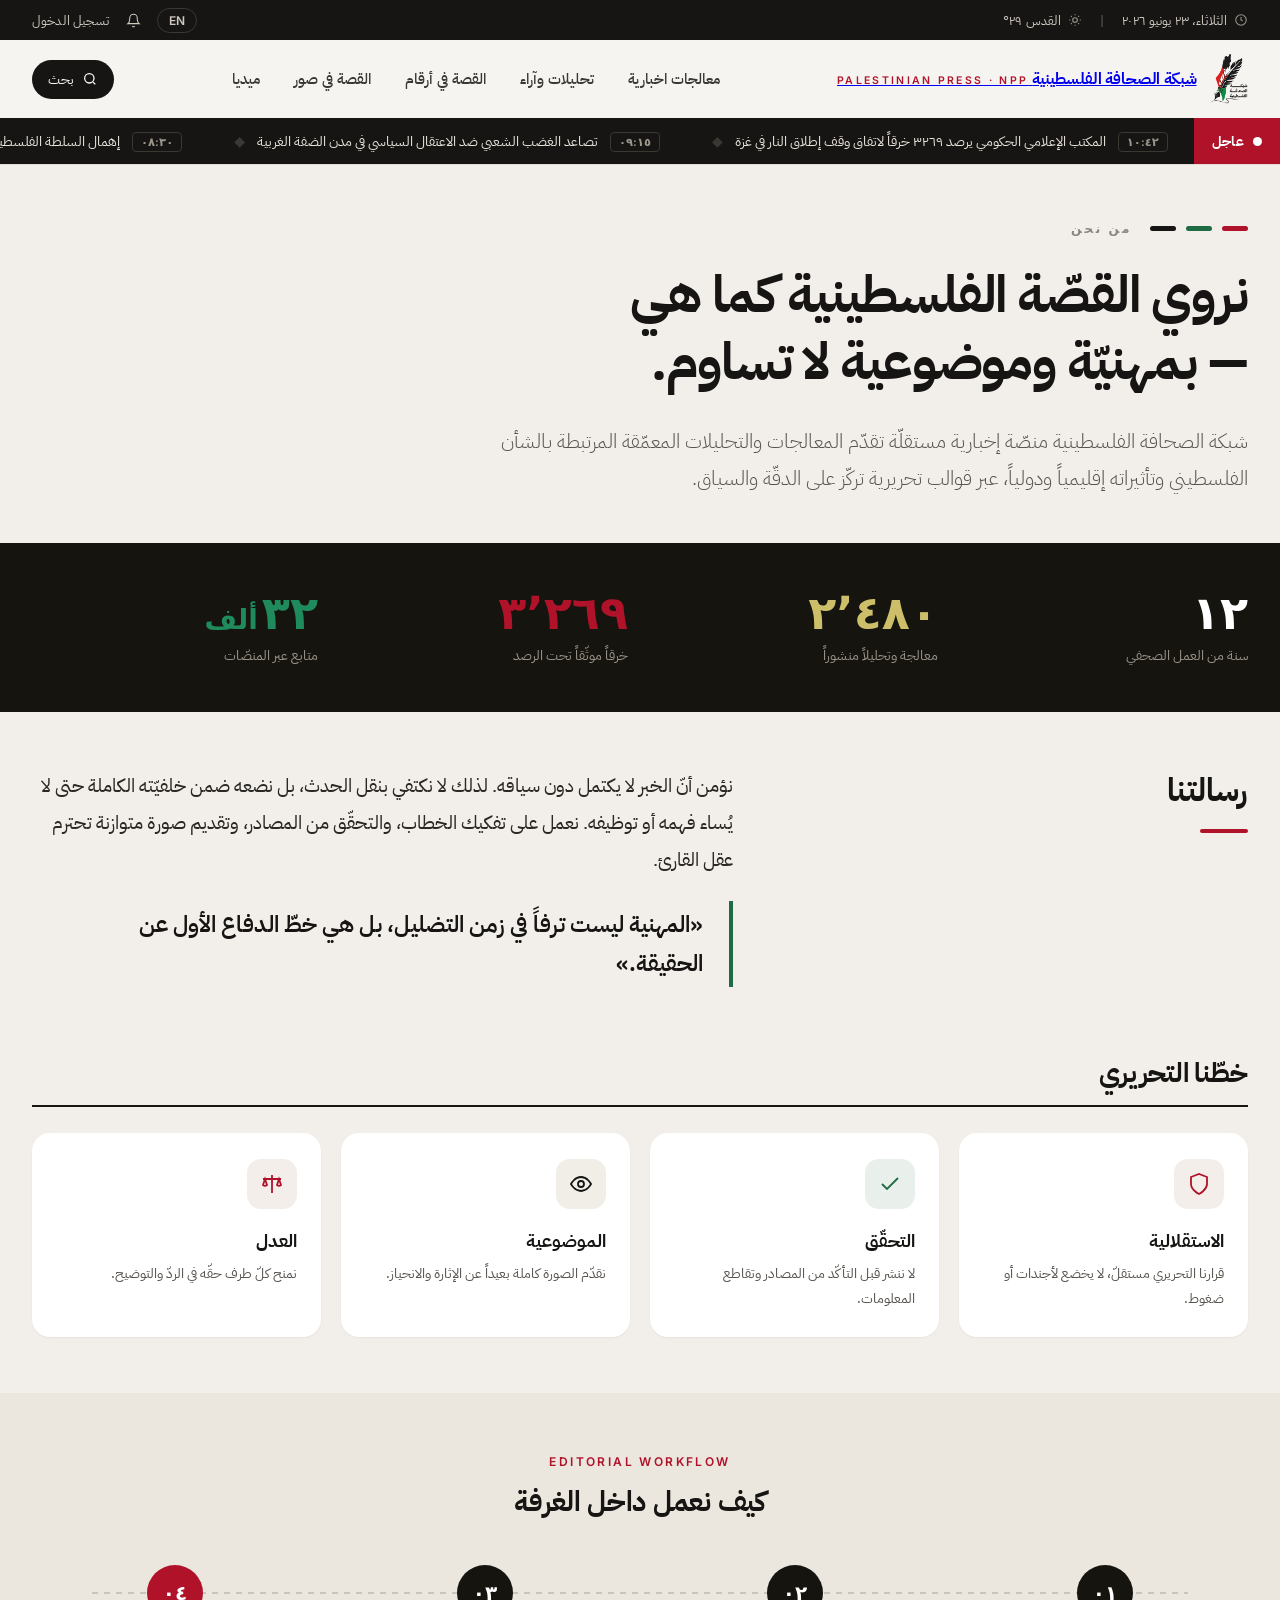
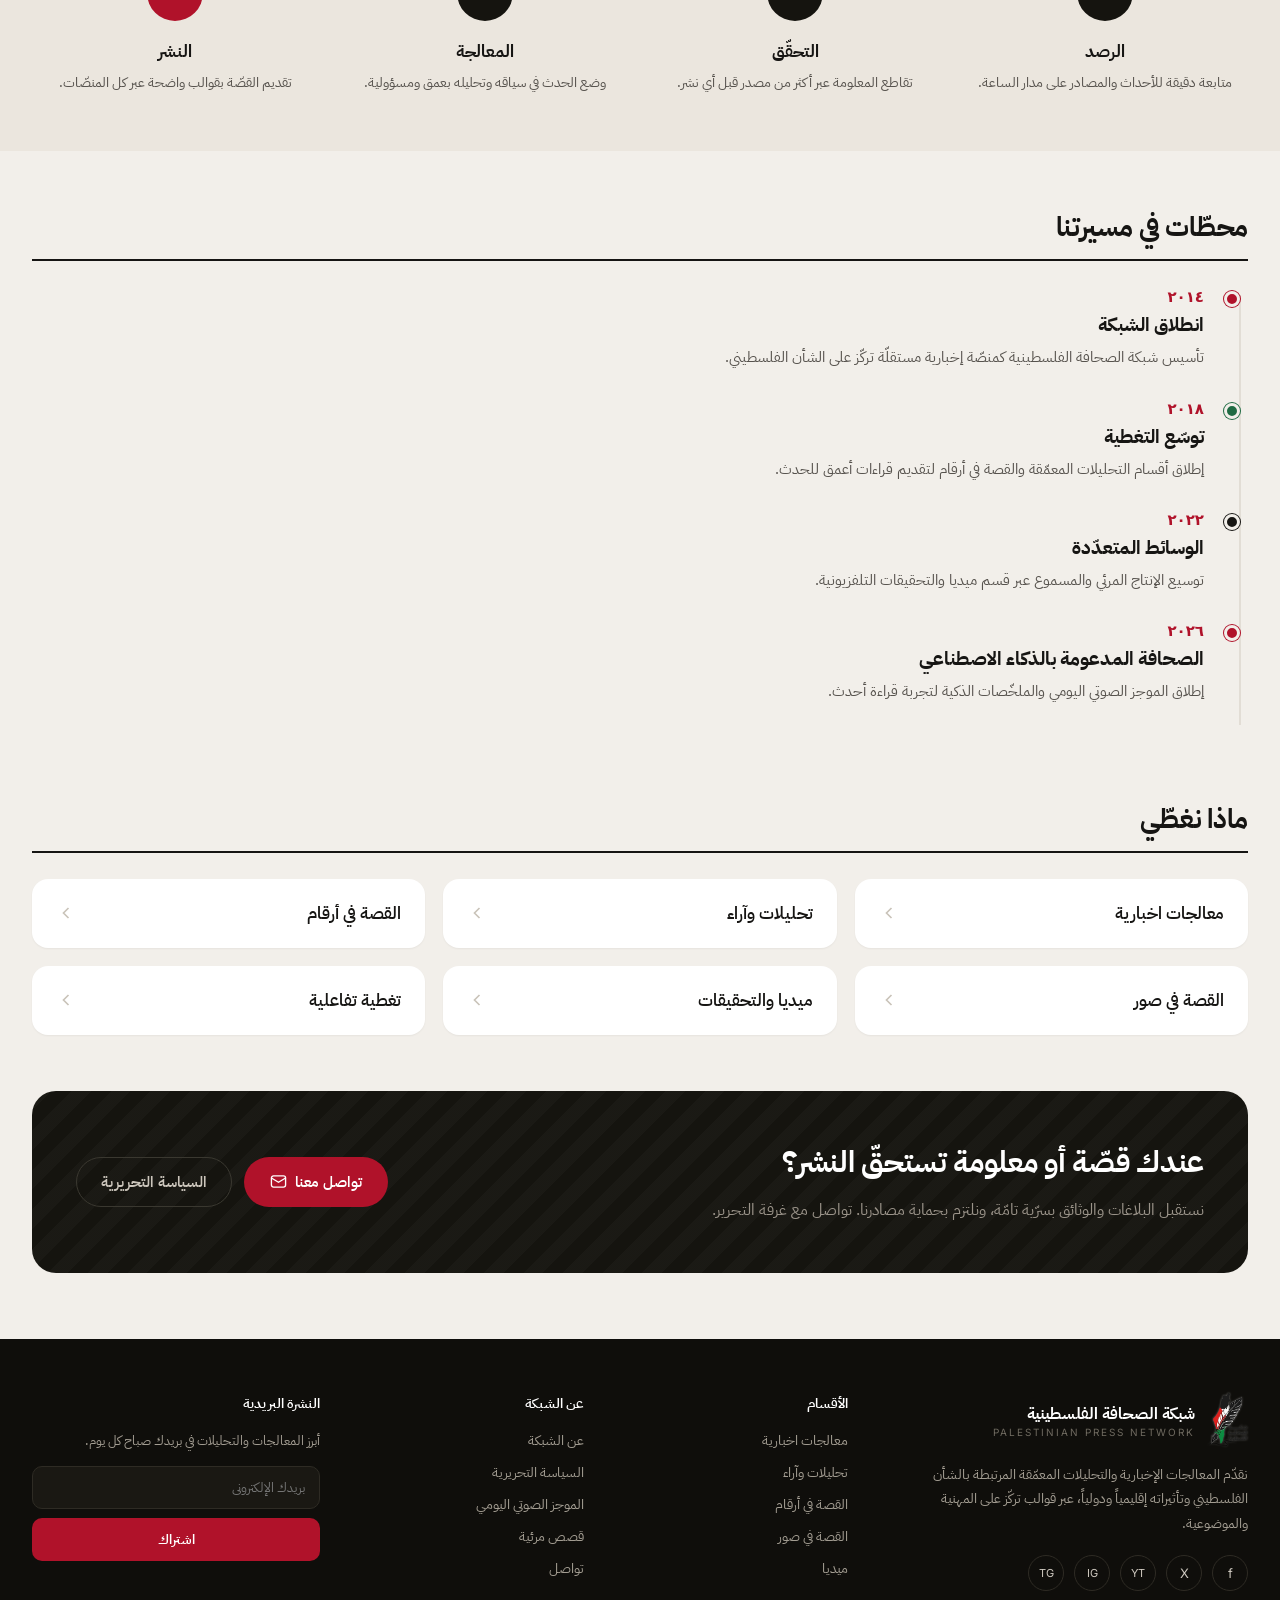
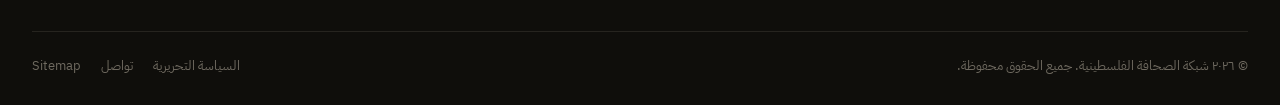
==== about.html @ 94c75599 "en" ====
<!DOCTYPE html>
<html lang="ar" dir="rtl">
<head>
  <meta charset="utf-8">
  <meta name="viewport" content="width=device-width, initial-scale=1">
  <title>عن الشبكة — شبكة الصحافة الفلسطينية NPP</title>
  <link rel="preconnect" href="https://fonts.googleapis.com">
  <link rel="preconnect" href="https://fonts.gstatic.com" crossorigin>
  <link href="https://fonts.googleapis.com/css2?family=IBM+Plex+Sans+Arabic:wght@300;400;500;600;700&family=Inter:wght@400;500;600;700;800&display=swap" rel="stylesheet">
  <link rel="stylesheet" href="assets/css/style.css">
</head>
<body>
<div class="npp" dir="rtl">

  <!-- ===================== الشريط العلوي ===================== -->
  <div class="topbar">
    <div class="wrap topbar__inner">
      <div class="topbar__group">
        <span class="topbar__item">
          <svg width="14" height="14" viewBox="0 0 24 24" fill="none" stroke="#9b958b" stroke-width="1.8"><circle cx="12" cy="12" r="9"/><path d="M12 7v5l3 2"/></svg>
          <span data-i18n="date">الثلاثاء، ٢٣ يونيو ٢٠٢٦</span>
        </span>
        <span class="topbar__sep">|</span>
        <span class="topbar__item">
          <svg width="14" height="14" viewBox="0 0 24 24" fill="none" stroke="#9b958b" stroke-width="1.8"><circle cx="12" cy="12" r="4"/><path d="M12 2v2M12 20v2M4 12H2M22 12h-2M5 5l1.5 1.5M17.5 17.5L19 19M19 5l-1.5 1.5M6.5 17.5L5 19"/></svg>
          <span data-i18n="weather">القدس ٢٩°</span>
        </span>
      </div>
      <div class="topbar__group topbar__group--end">
        <button class="topbar__lang" type="button" data-lang-toggle data-i18n="langBtn">EN</button>
        <span class="topbar__bell">
          <svg width="15" height="15" viewBox="0 0 24 24" fill="none" stroke="#CFC9C0" stroke-width="1.7"><path d="M18 8a6 6 0 1 0-12 0c0 7-3 9-3 9h18s-3-2-3-9"/><path d="M13.7 21a2 2 0 0 1-3.4 0"/></svg>
        </span>
        <span class="topbar__signin" data-i18n="signin">تسجيل الدخول</span>
      </div>
    </div>
  </div>

  <!-- ===================== الهيدر اللاصق + التيكر ===================== -->
  <header class="masthead">
    <div class="wrap masthead__inner">
      <a class="brand" href="index.html">
        <img class="brand__logo" src="assets/img/logo.webp" alt="شبكة الصحافة الفلسطينية">
        <span>
          <span class="brand__name">شبكة الصحافة الفلسطينية</span>
          <span class="brand__sub">PALESTINIAN PRESS · NPP</span>
        </span>
      </a>
      <nav class="mainnav">
        <a class="mainnav__link" href="articles.html" data-i18n="nav0">معالجات اخبارية</a>
        <a class="mainnav__link" href="articles.html" data-i18n="nav1">تحليلات وآراء</a>
        <a class="mainnav__link" href="articles.html" data-i18n="nav2">القصة في أرقام</a>
        <a class="mainnav__link" href="articles.html" data-i18n="nav3">القصة في صور</a>
        <a class="mainnav__link" href="articles.html" data-i18n="nav4">ميديا</a>
      </nav>
      <button class="search-btn" type="button">
        <svg width="16" height="16" viewBox="0 0 24 24" fill="none" stroke="#fff" stroke-width="1.9"><circle cx="11" cy="11" r="7"/><path d="m20 20-3.2-3.2"/></svg>
        بحث
      </button>
    </div>

    <div class="ticker">
      <div class="ticker__label">
        <span class="ticker__dot"></span>
        <span data-i18n="breaking">عاجل</span>
      </div>
      <div class="ticker__viewport">
        <div class="ticker__track">
          <!-- نسخة 1 -->
          <span class="ticker__item"><span class="ticker__time">١٠:٤٢</span><span class="ticker__text">المكتب الإعلامي الحكومي يرصد ٣٢٦٩ خرقاً لاتفاق وقف إطلاق النار في غزة</span><span class="ticker__diamond">◆</span></span>
          <span class="ticker__item"><span class="ticker__time">٠٩:١٥</span><span class="ticker__text">تصاعد الغضب الشعبي ضد الاعتقال السياسي في مدن الضفة الغربية</span><span class="ticker__diamond">◆</span></span>
          <span class="ticker__item"><span class="ticker__time">٠٨:٣٠</span><span class="ticker__text">إهمال السلطة الفلسطينية يهدّد بانهيار المستشفيات في الضفة</span><span class="ticker__diamond">◆</span></span>
          <span class="ticker__item"><span class="ticker__time">٠٧:٥٠</span><span class="ticker__text">انقسامات فتح تهدّد بتصعيد معركة خلافة عباس بعد المؤتمر الثامن</span><span class="ticker__diamond">◆</span></span>
          <!-- نسخة 2 (لاستمرارية الحركة) -->
          <span class="ticker__item"><span class="ticker__time">١٠:٤٢</span><span class="ticker__text">المكتب الإعلامي الحكومي يرصد ٣٢٦٩ خرقاً لاتفاق وقف إطلاق النار في غزة</span><span class="ticker__diamond">◆</span></span>
          <span class="ticker__item"><span class="ticker__time">٠٩:١٥</span><span class="ticker__text">تصاعد الغضب الشعبي ضد الاعتقال السياسي في مدن الضفة الغربية</span><span class="ticker__diamond">◆</span></span>
          <span class="ticker__item"><span class="ticker__time">٠٨:٣٠</span><span class="ticker__text">إهمال السلطة الفلسطينية يهدّد بانهيار المستشفيات في الضفة</span><span class="ticker__diamond">◆</span></span>
          <span class="ticker__item"><span class="ticker__time">٠٧:٥٠</span><span class="ticker__text">انقسامات فتح تهدّد بتصعيد معركة خلافة عباس بعد المؤتمر الثامن</span><span class="ticker__diamond">◆</span></span>
        </div>
      </div>
    </div>
  </header>

  <!-- ===================== المانيفستو (Hero) ===================== -->
  <section class="about__hero wrap">
    <div class="about__eyebrow">
      <span class="about__flag about__flag--red"></span>
      <span class="about__flag about__flag--green"></span>
      <span class="about__flag about__flag--ink"></span>
      <span class="about__kicker">من نحن</span>
    </div>
    <h1 class="about__manifesto">نروي القصّة الفلسطينية كما هي — بمهنيّة وموضوعية لا تساوم.</h1>
    <p class="about__lead">شبكة الصحافة الفلسطينية منصّة إخبارية مستقلّة تقدّم المعالجات والتحليلات المعمّقة المرتبطة بالشأن الفلسطيني وتأثيراته إقليمياً ودولياً، عبر قوالب تحريرية تركّز على الدقّة والسياق.</p>
  </section>

  <!-- ===================== شريط الأرقام (count-up) ===================== -->
  <section class="about__stats" data-counters>
    <div class="wrap about__stats-grid">
      <div class="about__stat">
        <div class="about__stat-value about__stat-value--white"><span data-count-to="12">٠</span></div>
        <div class="about__stat-label">سنة من العمل الصحفي</div>
      </div>
      <div class="about__stat">
        <div class="about__stat-value about__stat-value--gold"><span data-count-to="2480">٠</span></div>
        <div class="about__stat-label">معالجة وتحليلاً منشوراً</div>
      </div>
      <div class="about__stat">
        <div class="about__stat-value about__stat-value--red"><span data-count-to="3269">٠</span></div>
        <div class="about__stat-label">خرقاً موثّقاً تحت الرصد</div>
      </div>
      <div class="about__stat">
        <div class="about__stat-value about__stat-value--green"><span data-count-to="32">٠</span><span class="about__stat-suffix">ألف</span></div>
        <div class="about__stat-label">متابع عبر المنصّات</div>
      </div>
    </div>
  </section>

  <!-- ===================== رسالتنا ===================== -->
  <section class="about__mission wrap">
    <div class="about__mission-grid">
      <h2 class="about__mission-title">رسالتنا<span class="about__mission-rule"></span></h2>
      <div>
        <p class="about__mission-p">نؤمن أنّ الخبر لا يكتمل دون سياقه. لذلك لا نكتفي بنقل الحدث، بل نضعه ضمن خلفيّته الكاملة حتى لا يُساء فهمه أو توظيفه. نعمل على تفكيك الخطاب، والتحقّق من المصادر، وتقديم صورة متوازنة تحترم عقل القارئ.</p>
        <blockquote class="about__quote">
          <p class="about__quote-text">«المهنية ليست ترفاً في زمن التضليل، بل هي خطّ الدفاع الأول عن الحقيقة.»</p>
        </blockquote>
      </div>
    </div>
  </section>

  <!-- ===================== خطّنا التحريري (القيم) ===================== -->
  <section class="about__values wrap">
    <div class="sec-head">
      <h2 class="sec-head__title">خطّنا التحريري</h2>
    </div>
    <div class="about__values-grid">
      <div class="about__value">
        <div class="about__value-icon about__value-icon--red">
          <svg width="24" height="24" viewBox="0 0 24 24" fill="none" stroke="currentColor" stroke-width="1.8"><path d="M12 22s8-4 8-10V5l-8-3-8 3v7c0 6 8 10 8 10z"/></svg>
        </div>
        <h3 class="about__value-title">الاستقلالية</h3>
        <p class="about__value-desc">قرارنا التحريري مستقلّ، لا يخضع لأجندات أو ضغوط.</p>
      </div>
      <div class="about__value">
        <div class="about__value-icon about__value-icon--green">
          <svg width="24" height="24" viewBox="0 0 24 24" fill="none" stroke="currentColor" stroke-width="1.8"><path d="M20 6 9 17l-5-5"/></svg>
        </div>
        <h3 class="about__value-title">التحقّق</h3>
        <p class="about__value-desc">لا ننشر قبل التأكّد من المصادر وتقاطع المعلومات.</p>
      </div>
      <div class="about__value">
        <div class="about__value-icon about__value-icon--ink">
          <svg width="24" height="24" viewBox="0 0 24 24" fill="none" stroke="currentColor" stroke-width="1.8"><circle cx="12" cy="12" r="3"/><path d="M2 12s3.5-7 10-7 10 7 10 7-3.5 7-10 7-10-7-10-7z"/></svg>
        </div>
        <h3 class="about__value-title">الموضوعية</h3>
        <p class="about__value-desc">نقدّم الصورة كاملة بعيداً عن الإثارة والانحياز.</p>
      </div>
      <div class="about__value">
        <div class="about__value-icon about__value-icon--red">
          <svg width="24" height="24" viewBox="0 0 24 24" fill="none" stroke="currentColor" stroke-width="1.8"><path d="M12 3v18M3 7h18M5 7l2 6a3 3 0 0 1-4 0zm14 0l2 6a3 3 0 0 1-4 0z"/></svg>
        </div>
        <h3 class="about__value-title">العدل</h3>
        <p class="about__value-desc">نمنح كلّ طرف حقّه في الردّ والتوضيح.</p>
      </div>
    </div>
  </section>

  <!-- ===================== كيف نعمل (Workflow) ===================== -->
  <section class="about__flow">
    <div class="wrap about__flow-pad">
      <div class="about__flow-head">
        <span class="about__flow-kicker">EDITORIAL WORKFLOW</span>
        <h2 class="about__flow-title">كيف نعمل داخل الغرفة</h2>
      </div>
      <div class="about__flow-grid">
        <span class="about__flow-rail"></span>
        <div class="about__step">
          <div class="about__step-num">٠١</div>
          <h3 class="about__step-title">الرصد</h3>
          <p class="about__step-desc">متابعة دقيقة للأحداث والمصادر على مدار الساعة.</p>
        </div>
        <div class="about__step">
          <div class="about__step-num">٠٢</div>
          <h3 class="about__step-title">التحقّق</h3>
          <p class="about__step-desc">تقاطع المعلومة عبر أكثر من مصدر قبل أي نشر.</p>
        </div>
        <div class="about__step">
          <div class="about__step-num">٠٣</div>
          <h3 class="about__step-title">المعالجة</h3>
          <p class="about__step-desc">وضع الحدث في سياقه وتحليله بعمق ومسؤولية.</p>
        </div>
        <div class="about__step">
          <div class="about__step-num about__step-num--red">٠٤</div>
          <h3 class="about__step-title">النشر</h3>
          <p class="about__step-desc">تقديم القصّة بقوالب واضحة عبر كل المنصّات.</p>
        </div>
      </div>
    </div>
  </section>

  <!-- ===================== محطّات في مسيرتنا ===================== -->
  <section class="about__miles wrap">
    <div class="sec-head">
      <h2 class="sec-head__title">محطّات في مسيرتنا</h2>
    </div>
    <div class="about__timeline">
      <span class="about__timeline-rail"></span>
      <div class="about__mile">
        <span class="about__mile-dot about__mile-dot--red"></span>
        <div class="about__mile-year">٢٠١٤</div>
        <h3 class="about__mile-title">انطلاق الشبكة</h3>
        <p class="about__mile-desc">تأسيس شبكة الصحافة الفلسطينية كمنصّة إخبارية مستقلّة تركّز على الشأن الفلسطيني.</p>
      </div>
      <div class="about__mile">
        <span class="about__mile-dot about__mile-dot--green"></span>
        <div class="about__mile-year">٢٠١٨</div>
        <h3 class="about__mile-title">توسّع التغطية</h3>
        <p class="about__mile-desc">إطلاق أقسام التحليلات المعمّقة والقصة في أرقام لتقديم قراءات أعمق للحدث.</p>
      </div>
      <div class="about__mile">
        <span class="about__mile-dot about__mile-dot--ink"></span>
        <div class="about__mile-year">٢٠٢٢</div>
        <h3 class="about__mile-title">الوسائط المتعدّدة</h3>
        <p class="about__mile-desc">توسيع الإنتاج المرئي والمسموع عبر قسم ميديا والتحقيقات التلفزيونية.</p>
      </div>
      <div class="about__mile">
        <span class="about__mile-dot about__mile-dot--red"></span>
        <div class="about__mile-year">٢٠٢٦</div>
        <h3 class="about__mile-title">الصحافة المدعومة بالذكاء الاصطناعي</h3>
        <p class="about__mile-desc">إطلاق الموجز الصوتي اليومي والملخّصات الذكية لتجربة قراءة أحدث.</p>
      </div>
    </div>
  </section>

  <!-- ===================== ماذا نغطّي ===================== -->
  <section class="about__coverage wrap">
    <div class="sec-head">
      <h2 class="sec-head__title">ماذا نغطّي</h2>
    </div>
    <div class="about__coverage-grid">
      <a href="articles.html" class="about__sec">
        <span class="about__sec-label">معالجات اخبارية</span>
        <svg class="about__sec-arrow" width="20" height="20" viewBox="0 0 24 24" fill="none" stroke="currentColor" stroke-width="2"><path d="M15 18l-6-6 6-6"/></svg>
      </a>
      <a href="articles.html" class="about__sec">
        <span class="about__sec-label">تحليلات وآراء</span>
        <svg class="about__sec-arrow" width="20" height="20" viewBox="0 0 24 24" fill="none" stroke="currentColor" stroke-width="2"><path d="M15 18l-6-6 6-6"/></svg>
      </a>
      <a href="articles.html" class="about__sec">
        <span class="about__sec-label">القصة في أرقام</span>
        <svg class="about__sec-arrow" width="20" height="20" viewBox="0 0 24 24" fill="none" stroke="currentColor" stroke-width="2"><path d="M15 18l-6-6 6-6"/></svg>
      </a>
      <a href="articles.html" class="about__sec">
        <span class="about__sec-label">القصة في صور</span>
        <svg class="about__sec-arrow" width="20" height="20" viewBox="0 0 24 24" fill="none" stroke="currentColor" stroke-width="2"><path d="M15 18l-6-6 6-6"/></svg>
      </a>
      <a href="articles.html" class="about__sec">
        <span class="about__sec-label">ميديا والتحقيقات</span>
        <svg class="about__sec-arrow" width="20" height="20" viewBox="0 0 24 24" fill="none" stroke="currentColor" stroke-width="2"><path d="M15 18l-6-6 6-6"/></svg>
      </a>
      <a href="articles.html" class="about__sec">
        <span class="about__sec-label">تغطية تفاعلية</span>
        <svg class="about__sec-arrow" width="20" height="20" viewBox="0 0 24 24" fill="none" stroke="currentColor" stroke-width="2"><path d="M15 18l-6-6 6-6"/></svg>
      </a>
    </div>
  </section>

  <!-- ===================== CTA ===================== -->
  <section class="about__cta-sec wrap">
    <div class="about__cta">
      <div class="about__cta-tex"></div>
      <div class="about__cta-row">
        <div class="about__cta-text">
          <h2 class="about__cta-title">عندك قصّة أو معلومة تستحقّ النشر؟</h2>
          <p class="about__cta-desc">نستقبل البلاغات والوثائق بسرّية تامّة، ونلتزم بحماية مصادرنا. تواصل مع غرفة التحرير.</p>
        </div>
        <div class="about__cta-actions">
          <a class="about__cta-btn" href="contact.html">تواصل معنا
            <svg width="17" height="17" viewBox="0 0 24 24" fill="none" stroke="#fff" stroke-width="1.9"><rect x="2" y="4" width="20" height="16" rx="3"/><path d="m2 7 10 6 10-6"/></svg>
          </a>
          <a class="ghost-btn about__cta-ghost" href="about.html">السياسة التحريرية</a>
        </div>
      </div>
    </div>
  </section>

  <!-- ===================== الفوتر ===================== -->
  <footer class="footer">
    <div class="wrap footer__pad">
      <div class="footer__grid">
        <div>
          <div class="footer__brand-row">
            <img class="footer__logo" src="assets/img/logo.webp" alt="">
            <div><div class="footer__name">شبكة الصحافة الفلسطينية</div><div class="footer__name-sub">PALESTINIAN PRESS NETWORK</div></div>
          </div>
          <p class="footer__desc">نقدّم المعالجات الإخبارية والتحليلات المعمّقة المرتبطة بالشأن الفلسطيني وتأثيراته إقليمياً ودولياً، عبر قوالب تركّز على المهنية والموضوعية.</p>
          <div class="socials">
            <span class="social">f</span>
            <span class="social">X</span>
            <span class="social social--sm">YT</span>
            <span class="social social--sm">IG</span>
            <span class="social social--sm">TG</span>
          </div>
        </div>
        <div>
          <div class="footer__heading" data-i18n="f_sections">الأقسام</div>
          <div class="footer__links">
            <a href="articles.html">معالجات اخبارية</a>
            <a href="articles.html">تحليلات وآراء</a>
            <a href="articles.html">القصة في أرقام</a>
            <a href="articles.html">القصة في صور</a>
            <a href="articles.html">ميديا</a>
          </div>
        </div>
        <div>
          <div class="footer__heading" data-i18n="f_about">عن الشبكة</div>
          <div class="footer__links">
            <a href="about.html" data-i18n="f_about">عن الشبكة</a>
            <a href="about.html" data-i18n="f_policy">السياسة التحريرية</a>
            <a href="#" data-i18n="s_audio">الموجز الصوتي اليومي</a>
            <a href="#" data-i18n="s_video">قصص مرئية</a>
            <a href="contact.html" data-i18n="f_contact">تواصل</a>
          </div>
        </div>
        <div>
          <div class="footer__heading" data-i18n="nl">النشرة البريدية</div>
          <p class="footer__news-desc" data-i18n="nlDesc">أبرز المعالجات والتحليلات في بريدك صباح كل يوم.</p>
          <form class="footer__news-form" onsubmit="return false">
            <input class="footer__news-input" type="email" placeholder="بريدك الإلكتروني" data-i18n-ph="emailPh">
            <button class="footer__news-btn" type="submit" data-i18n="subscribe">اشتراك</button>
          </form>
        </div>
      </div>
      <div class="footer__bottom">
        <span class="footer__rights" data-i18n="rights">© ٢٠٢٦ شبكة الصحافة الفلسطينية. جميع الحقوق محفوظة.</span>
        <div class="footer__legal">
          <a href="about.html" data-i18n="f_policy">السياسة التحريرية</a>
          <a href="contact.html" data-i18n="f_contact">تواصل</a>
          <a href="#">Sitemap</a>
        </div>
      </div>
    </div>
  </footer>

</div>

<script src="assets/js/main.js"></script>
</body>
</html>
---- assets/css/style.css ----
/* ==========================================================================
   شبكة الصحافة الفلسطينية — NPP News Theme
   كل استايل الثيم في الملف ده. مفيش أي استايل داخل الـ HTML.
   التنظيم: 1) متغيرات  2) أساسيات + أنميشن  3) أدوات عامة
            4) الهيدر  5) أقسام الصفحة  6) الفوتر  7) العناصر العائمة
   ========================================================================== */

/* 1) ===================== متغيرات التصميم (Design Tokens) ================= */
:root {
  /* ألوان */
  --bg: #F2EFEA;
  --ink: #161513;
  --red: #B0122A;
  --red-dark: #7d0d1f;
  --green: #1F6B43;
  --green-bright: #1F8A5B;
  --green-deep: #16502f;
  --paper: #fff;
  --line: #E2DDD5;
  --muted: #57534E;
  --muted-2: #8A857E;
  --gold: #cdbf6a;

  /* أسطح داكنة */
  --d-panel: #15140F;
  --d-footer: #0F0E0B;
  --d-card-1: #1b1a15;
  --d-card-2: #221f18;
  --d-chip: #2a2821;
  --d-line: #26241f;

  /* نص على الداكن */
  --on-d-1: #EDE8E0;
  --on-d-2: #cdc7bd;
  --on-d-3: #a59f95;
  --on-d-4: #9b948a;
  --on-d-5: #7d7669;

  /* خطوط */
  --font-ar: 'IBM Plex Sans Arabic', system-ui, sans-serif;
  --font-lat: 'Inter', system-ui, sans-serif;

  /* قياسات */
  --maxw: 1320px;
  --pad-x: 32px;
}

/* 2) ===================== أساسيات + أنميشن =============================== */
* { box-sizing: border-box; }

body {
  margin: 0;
  background: var(--bg);
  font-family: var(--font-ar);
  -webkit-font-smoothing: antialiased;
}

::selection { background: var(--red); color: #fff; }

img { display: block; }
button { font-family: var(--font-ar); }

.npp {
  min-height: 100vh;
  color: var(--ink);
  font-family: var(--font-ar);
}

@keyframes marquee { from { transform: translateX(0); } to { transform: translateX(-50%); } }
@keyframes pulse {
  0%   { box-shadow: 0 0 0 0 rgba(176,18,42,.55); }
  70%  { box-shadow: 0 0 0 8px rgba(176,18,42,0); }
  100% { box-shadow: 0 0 0 0 rgba(176,18,42,0); }
}
@keyframes pulseG {
  0%   { box-shadow: 0 0 0 0 rgba(31,107,67,.5); }
  70%  { box-shadow: 0 0 0 10px rgba(31,107,67,0); }
  100% { box-shadow: 0 0 0 0 rgba(31,107,67,0); }
}
@keyframes fadeUp { from { opacity: 0; transform: translateY(8px); } to { opacity: 1; transform: none; } }
@keyframes eq { 0%, 100% { transform: scaleY(.35); } 50% { transform: scaleY(1); } }

/* 3) ===================== أدوات عامة ==================================== */
.wrap { max-width: var(--maxw); margin: 0 auto; padding: 0 var(--pad-x); }
.lat  { font-family: var(--font-lat); }

/* رأس قسم قابل لإعادة الاستخدام */
.sec-head {
  display: flex; align-items: flex-end; justify-content: space-between;
  border-bottom: 2px solid var(--ink); padding-bottom: 12px; margin-bottom: 26px;
}
.sec-head__title { margin: 0; font-size: 27px; font-weight: 700; letter-spacing: -.01em; }
.sec-head__more {
  display: flex; align-items: center; gap: 6px;
  color: var(--red); font-size: 14px; font-weight: 600; text-decoration: none;
}
.sec-head--dark { border-bottom-color: #2e2b24; }
.sec-head--dark .sec-head__title { color: #fff; }
.sec-head--dark .sec-head__more { color: var(--green-bright); }

/* شارات ملوّنة (تتكرر في الفيد والأرقام والخط الزمني) */
.tag--red   { background: var(--red); }
.tag--green { background: var(--green); }
.tag--grey  { background: var(--muted-2); }

/* زر صوت دائري أبيض */
.audio-btn {
  width: 48px; height: 48px; border-radius: 50%;
  background: #fff; border: none; cursor: pointer;
  display: flex; align-items: center; justify-content: center; flex-shrink: 0;
}
.audio-btn--lg { width: 54px; height: 54px; }
.audio-btn__pause { display: none; }
.npp.is-playing .audio-btn__pause { display: block; }
.npp.is-playing .audio-btn__play { display: none; }
.audio-btn__play { margin-inline-start: 3px; }

/* زر شبح (إطار فقط) */
.ghost-btn {
  display: flex; align-items: center; gap: 7px;
  background: none; border: 1px solid #3a3830; color: var(--on-d-2);
  padding: 8px 15px; border-radius: 20px; cursor: pointer; font-size: 13.5px;
}

/* صور بتدرّج رمادي (الستايل الأساسي للثيم) */
.mono { width: 100%; height: 100%; object-fit: cover; filter: grayscale(1) contrast(1.04); }
.cover-abs { position: absolute; inset: 0; }

/* 4) ===================== الشريط العلوي + الهيدر + التيكر ================ */
.topbar { background: var(--ink); color: #CFC9C0; }
.topbar__inner {
  display: flex; align-items: center; justify-content: space-between;
  height: 40px; font-size: 12.5px; letter-spacing: .01em;
}
.topbar__group { display: flex; align-items: center; gap: 18px; white-space: nowrap; overflow: hidden; }
.topbar__group--end { gap: 16px; flex-shrink: 0; }
.topbar__item { display: flex; align-items: center; gap: 7px; }
.topbar__sep { opacity: .45; }
.topbar__lang {
  background: none; border: 1px solid #3a3833; color: #CFC9C0;
  font-family: var(--font-lat); font-size: 12px; font-weight: 600;
  padding: 4px 11px; border-radius: 20px; cursor: pointer; letter-spacing: .04em; flex-shrink: 0;
}
.topbar__bell { display: flex; align-items: center; gap: 6px; cursor: pointer; }
.topbar__signin { cursor: pointer; color: #CFC9C0; }

.masthead {
  position: sticky; top: 0; z-index: 40;
  background: rgba(247,245,241,.92); backdrop-filter: blur(12px);
  border-bottom: 1px solid var(--line);
}
.masthead__inner {
  display: flex; align-items: center; justify-content: space-between;
  gap: 28px; height: 78px;
}
.brand { display: flex; align-items: center; gap: 14px; flex-shrink: 0; }
.brand__logo { height: 50px; width: auto; }
.brand__name { font-weight: 700; font-size: 16px; letter-spacing: -.01em; line-height: 1.15; }
.brand__sub { font-family: var(--font-lat); font-size: 10.5px; font-weight: 600; letter-spacing: .22em; color: var(--red); }

.mainnav { display: flex; align-items: center; gap: 4px; }
.mainnav__link {
  position: relative; padding: 8px 15px; font-size: 15px; font-weight: 500;
  color: #3a3833; text-decoration: none; border-radius: 8px;
  transition: background .15s, color .15s;
}
.mainnav__link:hover { background: #EBE6DE; color: var(--ink); }

.search-btn {
  display: flex; align-items: center; gap: 8px; flex-shrink: 0;
  background: var(--ink); color: #fff; border: none;
  padding: 9px 16px; border-radius: 24px; cursor: pointer; font-size: 14px;
}

.ticker { background: var(--ink); color: var(--bg); height: 46px; display: flex; align-items: stretch; overflow: hidden; }
.ticker__label {
  display: flex; align-items: center; gap: 9px; flex-shrink: 0; position: relative; z-index: 2;
  background: var(--red); color: #fff; padding: 0 18px; font-weight: 700; font-size: 13.5px; letter-spacing: .02em;
}
.ticker__dot { width: 9px; height: 9px; border-radius: 50%; background: #fff; animation: pulse 1.6s infinite; }
.ticker__viewport { flex: 1; overflow: hidden; position: relative; display: flex; align-items: center; }
.ticker__track {
  display: flex; align-items: center; white-space: nowrap;
  animation: marquee 38s linear infinite; will-change: transform;
}
.ticker:hover .ticker__track { animation-play-state: paused; }
.ticker__item { display: inline-flex; align-items: center; gap: 12px; padding: 0 26px; font-size: 14px; }
.ticker__time {
  font-family: var(--font-lat); font-size: 11.5px; font-weight: 600; color: #9b958b;
  border: 1px solid #3a3833; padding: 2px 8px; border-radius: 4px;
}
.ticker__text { color: #E9E4DC; }
.ticker__diamond { color: #3a3833; }

/* 5) ===================== أقسام الصفحة ================================== */

/* --- 5.1 مركز المعلومات (Hero) --- */
.ic { padding: 34px var(--pad-x) 16px; }
.ic__head { display: flex; align-items: center; justify-content: space-between; margin-bottom: 18px; }
.ic__titles { display: flex; align-items: baseline; gap: 14px; }
.ic__title { margin: 0; font-size: 22px; font-weight: 700; letter-spacing: -.01em; color: var(--ink); }
.ic__kicker { font-family: var(--font-lat); font-size: 11px; font-weight: 600; letter-spacing: .22em; color: var(--red); }
.ic__live { display: flex; align-items: center; gap: 8px; font-size: 12.5px; color: var(--muted); }
.ic__live-dot { width: 8px; height: 8px; border-radius: 50%; background: var(--green); animation: pulseG 1.8s infinite; }
.ic__grid { display: grid; grid-template-columns: 1.85fr 1fr; gap: 20px; align-items: stretch; }
.ic__left { display: flex; flex-direction: column; gap: 20px; }

.zoneA {
  position: relative; border-radius: 20px; overflow: hidden; flex: 1; min-height: 400px;
  display: flex; flex-direction: column; justify-content: flex-end;
  background: linear-gradient(160deg, #2a2721, #141310);
  box-shadow: 0 24px 60px -28px rgba(20,18,14,.5); cursor: pointer;
}
.zoneA__badge {
  position: absolute; top: 18px; inset-inline-start: 18px; z-index: 3;
  display: flex; align-items: center; gap: 7px;
  background: rgba(15,13,10,.6); backdrop-filter: blur(6px); border: 1px solid rgba(255,255,255,.16);
  color: #fff; font-size: 11px; font-weight: 600; letter-spacing: .06em; padding: 5px 11px; border-radius: 20px;
  font-family: var(--font-lat);
}
.zoneA__img { position: absolute; inset: 0; width: 100%; height: 100%; object-fit: cover; filter: grayscale(1) contrast(1.05) brightness(.82); }
.zoneA__overlay { position: absolute; inset: 0; background: linear-gradient(0deg, rgba(15,13,10,.94) 0%, rgba(15,13,10,.5) 48%, rgba(15,13,10,.15) 78%); }
.zoneA__body { position: relative; padding: 36px 40px; }
.zoneA__cat { display: inline-block; background: var(--red); color: #fff; font-size: 12.5px; font-weight: 600; padding: 5px 13px; border-radius: 6px; margin-bottom: 16px; }
.zoneA__title { margin: 0 0 16px; font-size: 36px; line-height: 1.32; font-weight: 700; color: #fff; letter-spacing: -.01em; max-width: 34ch; text-wrap: balance; }
.zoneA__excerpt { margin: 0 0 18px; font-size: 15.5px; line-height: 1.8; color: var(--on-d-2); max-width: 60ch; }
.zoneA__meta { display: flex; align-items: center; gap: 16px; font-size: 13.5px; color: var(--on-d-3); font-family: var(--font-lat); }
.zoneA__meta-name { color: #E9E4DC; font-family: var(--font-ar); }
.zoneA__meta-read { display: flex; align-items: center; gap: 5px; }

.zoneCD { display: grid; grid-template-columns: 1fr 1fr; gap: 20px; }

.zoneC {
  position: relative; background: linear-gradient(140deg, #1b1a15, #221f18);
  border-radius: 18px; padding: 20px; display: flex; flex-direction: column;
  box-shadow: 0 18px 44px -28px rgba(20,18,14,.5);
}
.zoneC__head { display: flex; align-items: center; gap: 9px; margin-bottom: 14px; }
.badge-ai { font-size: 10px; font-weight: 600; letter-spacing: .06em; color: #0f0d0a; background: var(--gold); padding: 2px 8px; border-radius: 4px; font-family: var(--font-lat); }
.zoneC__label { font-size: 12px; color: var(--on-d-4); }
.zoneC__row { display: flex; align-items: center; gap: 14px; }
.zoneC__info { min-width: 0; flex: 1; }
.zoneC__title { font-size: 14px; font-weight: 600; color: var(--on-d-1); line-height: 1.45; margin-bottom: 4px; overflow: hidden; text-overflow: ellipsis; white-space: nowrap; }
.zoneC__time { font-family: var(--font-lat); font-size: 11.5px; color: #8a847a; }
.zoneC__bar { margin-top: 14px; height: 4px; border-radius: 3px; background: #34302a; overflow: hidden; }
.zoneC__fill { height: 100%; width: 34%; background: var(--red); border-radius: 3px; }

.zoneD {
  position: relative; border-radius: 18px; overflow: hidden; min-height: 150px; cursor: pointer;
  background: var(--d-card-1); box-shadow: 0 18px 44px -28px rgba(20,18,14,.5);
}
.zoneD__img { position: absolute; inset: 0; width: 100%; height: 100%; object-fit: cover; filter: grayscale(1) contrast(1.05) brightness(.72); }
.zoneD__overlay { position: absolute; inset: 0; background: linear-gradient(0deg, rgba(15,13,9,.92), rgba(15,13,9,.1) 60%); }
.zoneD__badge {
  position: absolute; top: 14px; inset-inline-start: 14px; z-index: 2;
  background: rgba(15,13,10,.6); backdrop-filter: blur(6px); border: 1px solid rgba(255,255,255,.16);
  color: #fff; font-size: 11px; font-weight: 600; padding: 4px 10px; border-radius: 20px; font-family: var(--font-lat);
}
.zoneD__dur { position: absolute; top: 14px; inset-inline-end: 14px; z-index: 2; background: rgba(15,13,10,.7); color: #fff; font-size: 11px; font-family: var(--font-lat); padding: 3px 8px; border-radius: 5px; }
.zoneD__title { position: absolute; bottom: 0; z-index: 2; margin: 0; padding: 16px; font-size: 14px; line-height: 1.5; font-weight: 600; color: #fff; }

/* دائرة زر تشغيل فوق الصور */
.play-circle {
  position: absolute; top: 50%; left: 50%; transform: translate(-50%, -50%); z-index: 2;
  border-radius: 50%; background: rgba(255,255,255,.18); backdrop-filter: blur(4px);
  border: 1px solid rgba(255,255,255,.4); display: flex; align-items: center; justify-content: center;
}
.play-circle--sm { width: 36px; height: 36px; background: rgba(255,255,255,.2); backdrop-filter: blur(3px); }
.play-circle--md { width: 46px; height: 46px; }
.play-circle--lg { width: 56px; height: 56px; background: rgba(255,255,255,.16); border-color: rgba(255,255,255,.35); }
.play-circle__icon { margin-inline-start: 2px; }
.play-circle__icon--lg { margin-inline-start: 3px; }

/* --- 5.2 مركز الرصد المباشر (Feed) --- */
.feed {
  background: var(--d-panel); border-radius: 20px; padding: 24px 22px;
  display: flex; flex-direction: column; box-shadow: 0 24px 60px -30px rgba(20,18,14,.45);
}
.feed__head { display: flex; align-items: center; justify-content: space-between; padding-bottom: 16px; border-bottom: 1px solid #2a2823; }
.feed__head-l { display: flex; align-items: center; gap: 9px; }
.feed__title { color: #fff; font-weight: 600; font-size: 15px; }
.feed__clock { font-family: var(--font-lat); font-size: 12.5px; color: var(--green-bright); letter-spacing: .05em; }
.feed__list { display: flex; flex-direction: column; margin-top: 6px; }
.feed__item { position: relative; padding: 15px 18px 15px 0; border-bottom: 1px solid #211f1a; cursor: pointer; transition: background .15s; }
.feed__item:hover { background: #1c1b16; }
.feed__node { position: absolute; top: 18px; right: 5px; width: 8px; height: 8px; border-radius: 50%; background: #332f28; border: 2px solid #4a463d; }
.feed__rail { position: absolute; top: 26px; bottom: -1px; right: 8px; width: 1px; background: #26241f; }
.feed__body { padding-right: 22px; }
.feed__meta { display: flex; align-items: center; gap: 9px; margin-bottom: 7px; }
.feed__tag { font-size: 11px; font-weight: 600; color: #fff; padding: 2px 8px; border-radius: 4px; }
.feed__time { font-family: var(--font-lat); font-size: 11.5px; color: var(--on-d-5); }
.feed__text { font-size: 14px; line-height: 1.6; color: #d8d2c8; }
.feed__more { margin-top: auto; padding-top: 16px; display: flex; align-items: center; justify-content: center; gap: 8px; color: var(--green-bright); font-size: 14px; font-weight: 600; text-decoration: none; }

/* --- 5.3 الموجز الصوتي اليومي --- */
.brief { padding: 40px var(--pad-x); }
.brief__card { background: linear-gradient(135deg, #1b1a15 0%, #221f18 100%); border-radius: 24px; overflow: hidden; box-shadow: 0 30px 70px -34px rgba(20,18,14,.6); }
.brief__grid { display: grid; grid-template-columns: 300px 1fr; }
.brief__cover { position: relative; background: linear-gradient(155deg, var(--red), var(--red-dark)); min-height: 300px; display: flex; align-items: center; justify-content: center; }
.brief__cover-tex { position: absolute; inset: 0; background-image: repeating-linear-gradient(45deg, rgba(0,0,0,.07) 0 14px, transparent 14px 28px); }
.brief__cover-in { position: relative; text-align: center; color: #fff; }
.brief__cover-ring { width: 78px; height: 78px; border-radius: 50%; border: 2px solid rgba(255,255,255,.55); display: flex; align-items: center; justify-content: center; margin: 0 auto 16px; }
.brief__cover-tag { font-family: var(--font-lat); font-size: 11px; letter-spacing: .28em; opacity: .85; }
.brief__player { padding: 30px 36px; color: var(--on-d-1); display: flex; flex-direction: column; }
.brief__top { display: flex; align-items: center; gap: 10px; margin-bottom: 10px; }
.brief__kicker { font-size: 13px; color: var(--on-d-4); }
.brief__title { margin: 0 0 8px; font-size: 25px; font-weight: 700; color: #fff; line-height: 1.4; }
.brief__desc { margin: 0 0 20px; font-size: 14.5px; line-height: 1.75; color: var(--on-d-3); max-width: 70ch; }

.waveform { display: flex; align-items: flex-end; gap: 2px; height: 60px; cursor: pointer; margin-bottom: 14px; }
.waveform__bar { flex: 1; border-radius: 2px; min-height: 3px; background: #D8D3CA; }

.brief__controls { display: flex; align-items: center; gap: 18px; flex-wrap: wrap; }
.brief__times { display: flex; align-items: center; gap: 8px; font-family: var(--font-lat); font-size: 13px; color: var(--on-d-2); }
.brief__times .sep { color: #5f5a51; }
.brief__rem { color: #8a847a; }
.speed-btn { background: var(--d-chip); color: var(--on-d-1); border: none; padding: 8px 14px; border-radius: 20px; cursor: pointer; font-family: var(--font-lat); font-size: 13px; font-weight: 600; }
.brief__vol { display: flex; align-items: center; gap: 8px; color: #8a847a; }
.brief__spacer { flex: 1; }
.brief__transcript { margin-top: 22px; padding-top: 18px; border-top: 1px solid #2c2a23; }
.brief__transcript-h { font-size: 12.5px; font-weight: 600; letter-spacing: .04em; color: var(--on-d-5); margin-bottom: 8px; }
.brief__transcript-p { margin: 0; font-size: 14px; line-height: 1.85; color: var(--on-d-4); max-width: 90ch; }

/* --- 5.4 أحدث المعالجات (Latest) --- */
.latest { padding: 34px var(--pad-x); }
.cards { display: grid; grid-template-columns: repeat(3, 1fr); gap: 22px; }
.card { background: #fff; border-radius: 18px; overflow: hidden; cursor: pointer; box-shadow: 0 1px 2px rgba(20,18,14,.04); transition: transform .2s, box-shadow .2s; }
.card:hover { transform: translateY(-4px); box-shadow: 0 18px 40px -22px rgba(20,18,14,.4); }
.card__media { position: relative; aspect-ratio: 16/10; background: #E9E4DC; overflow: hidden; }
.card__cat { position: absolute; top: 13px; inset-inline-start: 13px; z-index: 2; background: rgba(22,21,19,.86); color: #fff; font-size: 11.5px; font-weight: 500; padding: 4px 10px; border-radius: 6px; }
.card__body { padding: 18px 18px 20px; }
.card__title { margin: 0 0 14px; font-size: 17px; line-height: 1.55; font-weight: 600; color: var(--ink); }
.card__meta { display: flex; align-items: center; gap: 12px; font-size: 12.5px; color: var(--muted-2); font-family: var(--font-lat); }

/* --- 5.5 تحليلات وآراء (Analysis) --- */
.analysis { background: var(--d-panel); margin-top: 24px; }
.analysis__pad { padding: 48px var(--pad-x); }
.analysis__grid { display: grid; grid-template-columns: 1.5fr 1fr; gap: 32px; }
.analysis__lead { cursor: pointer; }
.analysis__lead-media { position: relative; aspect-ratio: 16/9; border-radius: 16px; overflow: hidden; background: var(--d-card-1); margin-bottom: 20px; }
.analysis__lead-img { position: absolute; inset: 0; width: 100%; height: 100%; object-fit: cover; filter: grayscale(1) contrast(1.05) brightness(.88); }
.analysis__lead-cat { position: absolute; top: 15px; inset-inline-start: 15px; z-index: 2; background: var(--green); color: #fff; font-size: 12px; font-weight: 600; padding: 4px 12px; border-radius: 6px; }
.analysis__lead-title { margin: 0 0 12px; font-size: 28px; line-height: 1.4; font-weight: 700; color: #fff; letter-spacing: -.01em; text-wrap: balance; }
.analysis__lead-excerpt { margin: 0 0 14px; font-size: 15px; line-height: 1.8; color: var(--on-d-3); }
.analysis__lead-by { font-size: 13px; color: var(--on-d-5); font-family: var(--font-lat); }
.analysis__list { display: flex; flex-direction: column; }
.analysis__item { padding: 20px 0; border-bottom: 1px solid #28261f; cursor: pointer; display: flex; gap: 16px; transition: opacity .15s; }
.analysis__item:hover { opacity: .82; }
.analysis__thumb { width: 96px; height: 72px; flex-shrink: 0; border-radius: 10px; overflow: hidden; background: var(--d-card-1); }
.analysis__thumb img { width: 100%; height: 100%; object-fit: cover; filter: grayscale(1) contrast(1.04) brightness(.92); }
.analysis__item-title { margin: 0 0 9px; font-size: 16px; line-height: 1.5; font-weight: 600; color: var(--on-d-1); }
.analysis__item-by { font-size: 12px; color: var(--on-d-5); font-family: var(--font-lat); }

/* --- 5.6 القصة في أرقام (Numbers) --- */
.numbers { padding: 48px var(--pad-x); }
.numbers__grid { display: grid; grid-template-columns: repeat(3, 1fr); gap: 22px; }
.stat { background: #fff; border-radius: 18px; padding: 34px 30px; box-shadow: 0 1px 2px rgba(20,18,14,.04); }
.stat__value { font-family: var(--font-lat); font-weight: 800; font-size: 60px; line-height: 1; letter-spacing: -.03em; }
.stat__rule { margin-top: 16px; width: 42px; height: 3px; border-radius: 2px; }
.stat__label { margin-top: 16px; font-size: 16px; line-height: 1.6; color: #3a3833; font-weight: 500; }
.stat--red   .stat__value { color: var(--red); }   .stat--red   .stat__rule { background: var(--red); }
.stat--ink   .stat__value { color: var(--ink); }   .stat--ink   .stat__rule { background: var(--ink); }
.stat--green .stat__value { color: var(--green); } .stat--green .stat__rule { background: var(--green); }

/* --- 5.7 القصة في صور (Pictures) --- */
.pictures { padding: 14px var(--pad-x) 48px; }
.pictures__list { display: flex; flex-direction: column; gap: 20px; }
.photo { display: grid; grid-template-columns: 380px 1fr; gap: 28px; background: #fff; border-radius: 18px; overflow: hidden; cursor: pointer; box-shadow: 0 1px 2px rgba(20,18,14,.04); transition: box-shadow .2s; }
.photo:hover { box-shadow: 0 18px 44px -24px rgba(20,18,14,.4); }
.photo__media { position: relative; aspect-ratio: 16/10; background: #E6E1D9; overflow: hidden; }
.photo__count { position: absolute; bottom: 13px; inset-inline-start: 13px; z-index: 2; display: flex; align-items: center; gap: 6px; background: rgba(22,21,19,.86); color: #fff; font-size: 11.5px; padding: 4px 10px; border-radius: 6px; }
.photo__body { padding: 26px 28px 26px 0; display: flex; flex-direction: column; justify-content: center; }
.photo__title { margin: 0 0 12px; font-size: 22px; line-height: 1.5; font-weight: 700; color: var(--ink); letter-spacing: -.005em; }
.photo__desc { margin: 0 0 16px; font-size: 15px; line-height: 1.8; color: var(--muted); max-width: 62ch; }
.photo__date { font-size: 13px; color: var(--muted-2); font-family: var(--font-lat); }

/* --- 5.8 قصص مرئية (Videos) --- */
.videos { background: var(--d-panel); }
.videos__pad { padding: 48px var(--pad-x); }
.videos__kicker { font-size: 12.5px; font-weight: 600; letter-spacing: .1em; color: var(--green-bright); margin-bottom: 6px; font-family: var(--font-lat); }
.videos__grid { display: grid; grid-template-columns: repeat(4, 1fr); gap: 20px; }
.video-card { cursor: pointer; }
.video-card__media { position: relative; aspect-ratio: 9/12; border-radius: 16px; overflow: hidden; background: var(--d-card-1); transition: transform .2s; }
.video-card:hover .video-card__media { transform: translateY(-4px); }
.video-card__img { position: absolute; inset: 0; width: 100%; height: 100%; object-fit: cover; filter: grayscale(1) contrast(1.05) brightness(.8); }
.video-card__overlay { position: absolute; inset: 0; background: linear-gradient(0deg, rgba(15,13,9,.92), rgba(15,13,9,.1) 55%, rgba(15,13,9,.25)); }
.video-card__cat { position: absolute; top: 13px; inset-inline-start: 13px; background: rgba(22,21,19,.8); color: #fff; font-size: 11px; font-weight: 500; padding: 3px 9px; border-radius: 5px; }
.video-card__dur { position: absolute; top: 13px; inset-inline-end: 13px; background: rgba(22,21,19,.8); color: #fff; font-size: 11px; font-family: var(--font-lat); padding: 3px 8px; border-radius: 5px; }
.video-card__title { position: absolute; bottom: 0; margin: 0; padding: 18px; font-size: 15.5px; line-height: 1.55; font-weight: 600; color: #fff; }

/* --- 5.9 تغطية تفاعلية (Coverage) --- */
.coverage { padding: 48px var(--pad-x); }
.coverage__head { border-bottom: 2px solid var(--ink); padding-bottom: 12px; margin-bottom: 26px; }
.coverage__title { margin: 0 0 6px; font-size: 27px; font-weight: 700; letter-spacing: -.01em; }
.coverage__sub { margin: 0; font-size: 14.5px; color: var(--muted); }
.coverage__grid { display: grid; grid-template-columns: 1.5fr 1fr; gap: 22px; }
.map {
  position: relative; border-radius: 18px; overflow: hidden; min-height: 380px; background: #EAE5DD;
  background-image: repeating-linear-gradient(0deg, rgba(0,0,0,.025) 0 24px, transparent 24px 48px),
                    repeating-linear-gradient(90deg, rgba(0,0,0,.025) 0 24px, transparent 24px 48px);
}
.map__label { position: absolute; top: 16px; inset-inline-start: 18px; font-family: var(--font-lat); font-size: 10.5px; letter-spacing: .18em; color: #a39d92; }
.hotspot { position: absolute; text-align: center; }
.hotspot--gaza   { top: 34%; left: 46%; }
.hotspot--ram    { top: 52%; left: 62%; }
.hotspot--jenin  { top: 24%; left: 66%; }
.hotspot__dot { display: block; width: 11px; height: 11px; border-radius: 50%; margin: 0 auto; }
.hotspot__dot--red   { width: 14px; height: 14px; background: var(--red); animation: pulse 2s infinite; }
.hotspot__dot--green { background: var(--green); animation: pulseG 2.4s infinite; }
.hotspot__dot--green-slow { background: var(--green); animation: pulseG 2.8s infinite; }
.hotspot__label { display: inline-block; margin-top: 7px; background: var(--ink); color: #fff; font-size: 11.5px; padding: 3px 9px; border-radius: 5px; }
.map__legend { position: absolute; bottom: 18px; inset-inline-end: 18px; display: flex; gap: 16px; background: rgba(255,255,255,.82); backdrop-filter: blur(4px); padding: 9px 15px; border-radius: 10px; font-size: 12px; color: #3a3833; }
.map__legend-item { display: flex; align-items: center; gap: 6px; }
.map__legend-dot { width: 9px; height: 9px; border-radius: 50%; }

.coverage__side { display: flex; flex-direction: column; gap: 18px; }
.timeline-card { background: #fff; border-radius: 18px; padding: 24px; box-shadow: 0 1px 2px rgba(20,18,14,.04); }
.timeline-card__h { font-size: 15px; font-weight: 600; margin-bottom: 18px; }
.tl { display: flex; flex-direction: column; }
.tl__item { position: relative; padding: 0 22px 18px 0; }
.tl__item--last { padding-bottom: 0; }
.tl__dot { position: absolute; top: 3px; inset-inline-start: 6px; width: 11px; height: 11px; border-radius: 50%; }
.tl__dot--red { background: var(--red); }
.tl__dot--green { background: var(--green); }
.tl__dot--grey { background: #C9C3B9; }
.tl__line { position: absolute; top: 14px; bottom: 0; inset-inline-start: 11px; width: 1px; background: var(--line); }
.tl__content { padding-inline-start: 30px; }
.tl__time { font-family: var(--font-lat); font-size: 12px; color: var(--muted-2); margin-bottom: 3px; }
.tl__text { font-size: 14px; line-height: 1.5; color: var(--ink); }
.coverage__stats { display: grid; grid-template-columns: 1fr 1fr; gap: 14px; }
.minstat { background: var(--d-panel); border-radius: 16px; padding: 20px; }
.minstat__value { font-family: var(--font-lat); font-weight: 800; font-size: 30px; color: #fff; line-height: 1; }
.minstat__label { font-size: 12.5px; color: var(--on-d-4); margin-top: 6px; }

/* --- 5.10 الأكثر قراءة + الأكثر تداولاً --- */
.lists { padding: 14px var(--pad-x) 52px; }
.lists__grid { display: grid; grid-template-columns: 1.4fr 1fr; gap: 42px; }
.list-head { border-bottom: 2px solid var(--ink); padding-bottom: 12px; }
.list-head__title { margin: 0; font-size: 24px; font-weight: 700; letter-spacing: -.01em; }
.mostread__head { margin-bottom: 8px; }
.mostread__item { display: flex; align-items: center; gap: 20px; padding: 18px 0; border-bottom: 1px solid var(--line); cursor: pointer; transition: opacity .15s; }
.mostread__item:hover { opacity: .7; }
.mostread__rank { font-family: var(--font-lat); font-weight: 800; font-size: 30px; color: #D6D0C6; flex-shrink: 0; width: 46px; }
.mostread__title { margin: 0 0 6px; font-size: 16.5px; line-height: 1.5; font-weight: 600; color: var(--ink); }
.mostread__tag { font-size: 12px; color: var(--red); font-weight: 500; }

.trending__head { margin-bottom: 20px; }
.tags { display: flex; flex-wrap: wrap; gap: 11px; }
.tag-chip { display: flex; align-items: center; gap: 9px; background: #fff; border: 1px solid var(--line); padding: 10px 15px; border-radius: 24px; text-decoration: none; cursor: pointer; transition: border-color .15s, transform .15s; }
.tag-chip:hover { border-color: var(--ink); transform: translateY(-2px); }
.tag-chip__hash { color: var(--red); font-weight: 700; font-family: var(--font-lat); }
.tag-chip__label { font-size: 14px; color: var(--ink); font-weight: 500; }
.tag-chip__count { font-family: var(--font-lat); font-size: 11.5px; color: var(--muted-2); background: var(--bg); padding: 2px 8px; border-radius: 12px; }

.newsletter { margin-top: 28px; background: linear-gradient(135deg, var(--green), var(--green-deep)); border-radius: 18px; padding: 26px; color: #fff; }
.newsletter__title { font-size: 17px; font-weight: 700; margin-bottom: 6px; }
.newsletter__desc { margin: 0 0 16px; font-size: 13.5px; line-height: 1.7; color: #cfe6da; }
.newsletter__form { display: flex; gap: 8px; }
.newsletter__input { flex: 1; border: none; border-radius: 10px; padding: 11px 14px; font-family: var(--font-ar); font-size: 13.5px; background: rgba(255,255,255,.92); }
.newsletter__btn { background: #fff; color: var(--green-deep); border: none; border-radius: 10px; padding: 0 18px; font-weight: 700; font-family: var(--font-ar); font-size: 13.5px; cursor: pointer; }

/* 6) ===================== الفوتر ======================================= */
.footer { background: var(--d-footer); color: #A39D92; }
.footer__pad { padding: 54px var(--pad-x) 30px; }
.footer__grid { display: grid; grid-template-columns: 1.6fr 1fr 1fr 1fr; gap: 36px; padding-bottom: 40px; border-bottom: 1px solid var(--d-line); }
.footer__brand-row { display: flex; align-items: center; gap: 13px; margin-bottom: 16px; }
.footer__logo { height: 54px; width: auto; filter: drop-shadow(0 0 1px rgba(255,255,255,.4)); }
.footer__name { color: #fff; font-weight: 700; font-size: 16px; }
.footer__name-sub { font-family: var(--font-lat); font-size: 10px; letter-spacing: .2em; color: #6f6a60; }
.footer__desc { margin: 0 0 18px; font-size: 13.5px; line-height: 1.85; max-width: 46ch; }
.socials { display: flex; gap: 10px; }
.social { width: 36px; height: 36px; border-radius: 50%; border: 1px solid #2e2b24; display: flex; align-items: center; justify-content: center; cursor: pointer; font-family: var(--font-lat); font-size: 13px; color: #cfc9c0; }
.social--sm { font-size: 11px; }
.footer__heading { color: #fff; font-weight: 600; font-size: 14px; margin-bottom: 16px; }
.footer__links { display: flex; flex-direction: column; gap: 11px; font-size: 13.5px; }
.footer__links a { color: #A39D92; text-decoration: none; }
.footer__news-desc { margin: 0 0 14px; font-size: 13px; line-height: 1.7; }
.footer__news-form { display: flex; flex-direction: column; gap: 9px; }
.footer__news-input { border: 1px solid #2e2b24; background: #1a1813; border-radius: 10px; padding: 11px 14px; font-family: var(--font-ar); font-size: 13px; color: #fff; }
.footer__news-btn { background: var(--red); color: #fff; border: none; border-radius: 10px; padding: 11px; font-weight: 600; font-family: var(--font-ar); font-size: 13.5px; cursor: pointer; }
.footer__bottom { display: flex; align-items: center; justify-content: space-between; padding-top: 24px; flex-wrap: wrap; gap: 12px; }
.footer__rights { font-size: 12.5px; color: #6f6a60; }
.footer__legal { display: flex; gap: 20px; font-size: 12.5px; }
.footer__legal a { color: #6f6a60; text-decoration: none; }

/* 7) ===================== العناصر العائمة ============================== */

/* مشغّل مصغّر عائم — يظهر بس وقت التشغيل */
.miniplayer {
  position: fixed; bottom: 22px; inset-inline-start: 22px; z-index: 80;
  width: 340px; max-width: calc(100vw - 44px);
  background: var(--d-panel); border-radius: 16px; box-shadow: 0 24px 60px -20px rgba(0,0,0,.55);
  overflow: hidden; display: none;
}
.npp.is-playing .miniplayer { display: block; animation: fadeUp .3s ease; }
.miniplayer__bar { height: 3px; background: #34302a; }
.miniplayer__fill { height: 100%; width: 34%; background: var(--red); }
.miniplayer__row { display: flex; align-items: center; gap: 13px; padding: 13px 15px; }
.miniplayer__icon { width: 46px; height: 46px; border-radius: 11px; flex-shrink: 0; background: linear-gradient(155deg, var(--red), var(--red-dark)); display: flex; align-items: center; justify-content: center; }
.eq { display: flex; align-items: flex-end; gap: 2px; height: 18px; }
.eq span { width: 2.5px; background: #fff; border-radius: 2px; height: 100%; transform-origin: bottom; animation: eq .9s ease-in-out infinite; }
.eq span:nth-child(1) { animation-delay: 0s; }
.eq span:nth-child(2) { animation-delay: .25s; }
.eq span:nth-child(3) { animation-delay: .5s; }
.eq span:nth-child(4) { animation-delay: .15s; }
.miniplayer__info { min-width: 0; flex: 1; }
.miniplayer__np { font-size: 10px; font-weight: 600; letter-spacing: .1em; color: var(--green-bright); font-family: var(--font-lat); margin-bottom: 3px; }
.miniplayer__title { font-size: 13.5px; font-weight: 600; color: var(--on-d-1); overflow: hidden; text-overflow: ellipsis; white-space: nowrap; }
.miniplayer__btn { width: 40px; height: 40px; border-radius: 50%; background: #fff; border: none; cursor: pointer; display: flex; align-items: center; justify-content: center; flex-shrink: 0; }

/* مودال الفيديو — يظهر بس عند الفتح */
.modal {
  position: fixed; inset: 0; z-index: 90;
  background: rgba(10,9,7,.78); backdrop-filter: blur(14px);
  display: none; align-items: center; justify-content: center; padding: 40px;
}
.modal.is-open { display: flex; animation: fadeUp .25s ease; }
.modal__dialog { width: min(1100px, 100%); max-height: 90vh; overflow: auto; background: var(--d-panel); border-radius: 22px; box-shadow: 0 40px 100px -30px rgba(0,0,0,.7); }
.modal__media { position: relative; aspect-ratio: 16/9; background: #0c0b08; display: flex; align-items: center; justify-content: center; border-radius: 22px 22px 0 0; overflow: hidden; }
.modal__img { position: absolute; inset: 0; width: 100%; height: 100%; object-fit: cover; filter: grayscale(1) contrast(1.04) brightness(.6); }
.modal__play { width: 78px; height: 78px; border-radius: 50%; background: rgba(255,255,255,.16); border: 1px solid rgba(255,255,255,.4); display: flex; align-items: center; justify-content: center; }
.modal__play svg { margin-inline-start: 4px; }
.modal__close { position: absolute; top: 16px; inset-inline-end: 16px; width: 40px; height: 40px; border-radius: 50%; background: rgba(0,0,0,.5); border: none; cursor: pointer; display: flex; align-items: center; justify-content: center; }
.modal__body { padding: 26px 30px 32px; }
.modal__meta { display: flex; align-items: center; gap: 10px; margin-bottom: 12px; }
.modal__cat { background: var(--red); color: #fff; font-size: 11.5px; font-weight: 600; padding: 3px 11px; border-radius: 5px; }
.modal__dur { font-family: var(--font-lat); font-size: 12.5px; color: #8a847a; }
.modal__title { margin: 0 0 18px; font-size: 24px; line-height: 1.45; font-weight: 700; color: #fff; }
.modal__tabs { display: flex; gap: 8px; margin-bottom: 18px; }
.tab { background: transparent; color: var(--on-d-2); border: 1px solid #2e2b24; padding: 8px 18px; border-radius: 22px; cursor: pointer; font-family: var(--font-ar); font-size: 13.5px; font-weight: 500; }
.tab.is-active { background: #fff; color: var(--ink); }
.modal__tabs-spacer { flex: 1; }
.modal__share { display: flex; align-items: center; gap: 7px; background: none; border: 1px solid #2e2b24; color: var(--on-d-2); padding: 8px 16px; border-radius: 22px; cursor: pointer; font-family: var(--font-ar); font-size: 13.5px; }
.modal__script { display: none; flex-direction: column; gap: 12px; margin-bottom: 24px; }
.modal__script.is-active { display: flex; }
.modal__script p { margin: 0; font-size: 14.5px; line-height: 1.85; color: var(--on-d-3); }
.modal__related-title { font-size: 13px; font-weight: 600; color: var(--on-d-5); margin-bottom: 14px; }
.modal__related { display: grid; grid-template-columns: repeat(3, 1fr); gap: 14px; }
.relcard { cursor: pointer; }
.relcard__media { position: relative; aspect-ratio: 16/10; border-radius: 12px; overflow: hidden; background: var(--d-card-1); margin-bottom: 9px; }
.relcard__img { position: absolute; inset: 0; width: 100%; height: 100%; object-fit: cover; filter: grayscale(1) contrast(1.04) brightness(.7); }
.relcard__dur { position: absolute; bottom: 8px; inset-inline-end: 8px; background: rgba(0,0,0,.6); color: #fff; font-size: 10.5px; font-family: var(--font-lat); padding: 2px 7px; border-radius: 4px; }
.relcard__title { margin: 0; font-size: 13px; line-height: 1.5; font-weight: 500; color: var(--on-d-2); }

/* 8) ===================== استجابة (Responsive) ========================= */
@media (max-width: 1024px) {
  .ic__grid,
  .analysis__grid,
  .coverage__grid,
  .lists__grid,
  .brief__grid { grid-template-columns: 1fr; }
  .videos__grid { grid-template-columns: repeat(2, 1fr); }
  .footer__grid { grid-template-columns: 1fr 1fr; }
  .photo { grid-template-columns: 1fr; }
  .photo__body { padding: 0 22px 24px; }
}
@media (max-width: 768px) {
  :root { --pad-x: 18px; }
  .mainnav { display: none; }
  .cards,
  .numbers__grid,
  .modal__related { grid-template-columns: 1fr; }
  .zoneCD { grid-template-columns: 1fr; }
  .zoneA__title { font-size: 27px; }
  .brief__title,
  .analysis__lead-title { font-size: 22px; }
}
@media (max-width: 520px) {
  .videos__grid { grid-template-columns: 1fr; }
  .footer__grid { grid-template-columns: 1fr; }
  .topbar__group .topbar__item:nth-child(3) { display: none; }
}


/* ======================================================================
   استايل الصفحات الداخلية (مولّد آلياً من تحويل صفحات DC)
   ====================================================================== */

/* ===== article.html ===== */

/* شريط تقدّم القراءة العلوي */
.article__progress { position: fixed; top: 0; inset-inline: 0; height: 3px; z-index: 60; background: transparent; }
.article__progress-fill { height: 100%; width: 0%; background: var(--red); transition: width .1s linear; }

/* تخطيط المقال: شريط مشاركة + المتن + الشريط الجانبي */
.article { padding-top: 0; }
.article__layout { display: grid; grid-template-columns: 64px minmax(0, 1fr) 340px; gap: 36px; align-items: start; }

/* شريط المشاركة الجانبي اللاصق */
.article__rail { position: sticky; top: 96px; display: flex; flex-direction: column; gap: 10px; padding-top: 40px; }
.article__rail-label { font-family: var(--font-lat); font-size: 10.5px; font-weight: 600; letter-spacing: .1em; color: var(--muted-2); writing-mode: vertical-rl; transform: rotate(180deg); align-self: center; margin-bottom: 6px; }
.article__rail-btn { width: 44px; height: 44px; border-radius: 50%; border: 1px solid var(--line); background: var(--paper); cursor: pointer; display: flex; align-items: center; justify-content: center; color: #3a3833; font-family: var(--font-lat); font-weight: 700; font-size: 16px; transition: transform .15s ease, border-color .15s ease; }
.article__rail-btn:hover { transform: translateY(-2px); border-color: var(--ink); }
.article__rail-btn--wa { color: var(--green); }

/* المتن الرئيسي */
.article__main { padding-top: 34px; min-width: 0; }
.article__crumb { display: flex; align-items: center; gap: 8px; font-size: 13px; color: var(--muted-2); margin-bottom: 18px; }
.article__crumb-link { color: var(--muted-2); text-decoration: none; }
.article__crumb-link--active { color: var(--red); font-weight: 600; }
.article__crumb-sep { opacity: .6; }
.article__headline { margin: 0 0 20px; font-size: 40px; line-height: 1.32; font-weight: 700; letter-spacing: -.015em; text-wrap: balance; max-width: 24ch; color: var(--ink); }
.article__deck { margin: 0 0 24px; font-size: 20px; line-height: 1.7; color: var(--muted); font-weight: 300; max-width: 60ch; }

/* بيانات الكاتب */
.article__byline { display: flex; align-items: center; justify-content: space-between; flex-wrap: wrap; gap: 14px; padding-bottom: 22px; border-bottom: 1px solid var(--line); }
.article__byline-id { display: flex; align-items: center; gap: 12px; }
.article__avatar { width: 46px; height: 46px; border-radius: 50%; background: var(--d-panel); color: #fff; display: flex; align-items: center; justify-content: center; font-weight: 700; font-size: 16px; flex-shrink: 0; }
.article__author { font-size: 14.5px; font-weight: 600; color: var(--ink); text-decoration: none; }
.article__author:hover { color: var(--red); }
.article__byline-meta { font-size: 12.5px; color: var(--muted-2); margin-top: 2px; }
.article__tools { display: flex; align-items: center; gap: 8px; }
.article__tool { width: 38px; height: 38px; border-radius: 10px; border: 1px solid var(--line); background: var(--paper); cursor: pointer; display: flex; align-items: center; justify-content: center; font-family: var(--font-lat); font-size: 13px; font-weight: 600; color: var(--muted); transition: border-color .15s ease, background .15s ease, color .15s ease; }
.article__tool:hover { border-color: var(--ink); }
.article__tool--lg { font-size: 16px; font-weight: 700; color: var(--ink); }
.article__tool.is-saved { background: var(--d-panel); border-color: var(--d-panel); color: #fff; }

/* مشغّل الاستماع للمقال */
.article__listen { margin: 24px 0; background: linear-gradient(135deg, var(--d-card-1), var(--d-card-2)); border-radius: 18px; padding: 20px 22px; color: var(--on-d-1); box-shadow: 0 18px 44px -30px rgba(20,18,14,.5); display: flex; align-items: center; gap: 14px; flex-wrap: wrap; }
.article__listen-btn { flex-shrink: 0; width: 52px; height: 52px; }
.article__listen-body { flex: 1; min-width: 200px; }
.article__listen-head { display: flex; align-items: center; gap: 9px; margin-bottom: 8px; }
.article__listen-title { font-size: 13.5px; font-weight: 600; color: #fff; }
.article__listen-sub { font-size: 12px; color: #8a847a; }
.article__wave { display: flex; align-items: flex-end; gap: 2px; height: 30px; cursor: pointer; }
.article__wave-bar { flex: 1; border-radius: 2px; min-height: 3px; background: var(--d-chip); }
.article__listen-foot { display: flex; align-items: center; gap: 12px; flex-shrink: 0; }
.article__listen-time { font-family: var(--font-lat); font-size: 12.5px; color: var(--on-d-2); }
.article__listen-slash { color: #5f5a51; }

/* الصورة الرئيسية */
.article__figure { margin: 24px 0 30px; }
.article__figure-media { position: relative; aspect-ratio: 16/9; border-radius: 16px; overflow: hidden; background: var(--d-panel); }
.article__caption { margin-top: 10px; font-size: 13px; color: var(--muted-2); display: flex; gap: 8px; }
.article__caption-rule { width: 3px; background: var(--red); border-radius: 2px; flex-shrink: 0; }

/* جسم المقال (الفقرات والعناوين الفرعية) */
.article__prose { font-size: 18.5px; }
.article__prose p { margin: 0 0 22px; line-height: 2.05; color: #2A2825; letter-spacing: -.002em; }
.article__subhead { margin: 38px 0 16px; font-size: 25px; line-height: 1.45; font-weight: 700; color: var(--ink); letter-spacing: -.01em; }
.article__dropcap { float: right; font-size: 62px; line-height: .82; font-weight: 700; color: var(--red); margin: 6px 14px 0 0; }
.article__quote { margin: 32px 0; padding: 4px 26px; border-inline-start: 4px solid var(--red); background: var(--paper); border-radius: 0 14px 14px 0; }
.article__quote p { margin: 0; padding: 22px 0; font-size: 24px; line-height: 1.7; font-weight: 600; color: var(--ink); }

/* الوسوم */
.article__tags { display: flex; flex-wrap: wrap; gap: 10px; margin: 32px 0 0; }
.article__tag { display: flex; align-items: center; gap: 6px; background: var(--paper); border: 1px solid var(--line); padding: 8px 14px; border-radius: 22px; font-size: 13.5px; color: var(--ink); text-decoration: none; transition: border-color .15s ease; }
.article__tag:hover { border-color: var(--ink); }
.article__tag-hash { color: var(--red); font-family: var(--font-lat); }

/* صفّ المشاركة */
.article__share { display: flex; align-items: center; justify-content: space-between; flex-wrap: wrap; gap: 14px; margin: 28px 0; padding: 18px 22px; background: var(--paper); border-radius: 16px; box-shadow: 0 1px 2px rgba(20,18,14,.05); }
.article__share-label { font-size: 14.5px; font-weight: 600; color: var(--ink); }
.article__share-btns { display: flex; align-items: center; gap: 9px; flex-wrap: wrap; }
.article__share-btn { display: flex; align-items: center; gap: 7px; background: var(--d-panel); color: #fff; border: none; padding: 9px 15px; border-radius: 22px; cursor: pointer; font-size: 13px; font-weight: 600; transition: transform .15s ease; }
.article__share-btn:hover { transform: translateY(-2px); }
.article__share-f { font-family: var(--font-lat); font-weight: 700; }
.article__share-btn--wa { background: var(--green); }
.article__share-btn--ghost { background: var(--paper); color: #3a3833; border: 1px solid var(--line); }

/* نبذة الكاتب */
.article__bio { display: flex; gap: 18px; align-items: flex-start; margin: 8px 0 36px; padding: 24px; background: var(--d-panel); border-radius: 18px; color: var(--on-d-1); }
.article__bio-avatar { width: 58px; height: 58px; border-radius: 50%; background: var(--d-chip); color: #fff; display: flex; align-items: center; justify-content: center; font-weight: 700; font-size: 20px; flex-shrink: 0; }
.article__bio-body { flex: 1; }
.article__bio-name { display: inline-block; font-size: 16px; font-weight: 700; color: #fff; margin-bottom: 5px; text-decoration: none; }
.article__bio-desc { margin: 0 0 12px; font-size: 13.5px; line-height: 1.8; color: var(--on-d-4); }
.article__bio-link { font-size: 12.5px; color: var(--green-bright); font-weight: 600; text-decoration: none; }

/* الشريط الجانبي */
.article__sidebar { position: sticky; top: 96px; padding-top: 34px; display: flex; flex-direction: column; gap: 18px; }
.article__widget { background: var(--paper); border-radius: 18px; padding: 22px; box-shadow: 0 1px 2px rgba(20,18,14,.05); }
.article__widget--top { border-top: 3px solid var(--red); }
.article__widget-head { display: flex; align-items: center; gap: 9px; margin-bottom: 16px; }
.article__widget-title { font-size: 15px; font-weight: 700; color: var(--ink); }
.article__widget-title--solo { display: block; margin-bottom: 14px; }
.article__points { list-style: none; margin: 0; padding: 0; display: flex; flex-direction: column; gap: 14px; }
.article__point { display: flex; gap: 11px; font-size: 14px; line-height: 1.7; color: #2A2825; }
.article__point-dot { width: 7px; height: 7px; border-radius: 50%; background: var(--red); margin-top: 8px; flex-shrink: 0; }
.article__toc { display: flex; flex-direction: column; gap: 2px; }
.article__toc-link { padding: 9px 12px; border-radius: 10px; font-size: 14px; color: var(--muted); text-decoration: none; border-inline-start: 2px solid transparent; }
.article__toc-link--active { color: #3a3833; border-inline-start-color: var(--red); background: #FAF8F4; }
.article__most { display: flex; flex-direction: column; gap: 15px; }
.article__most-item { display: flex; gap: 12px; align-items: flex-start; text-decoration: none; }
.article__most-rank { font-family: var(--font-lat); font-weight: 800; font-size: 19px; color: #D6D0C6; width: 18px; flex-shrink: 0; }
.article__most-title { font-size: 14px; line-height: 1.5; color: var(--ink); font-weight: 500; }
.article__most-item:hover .article__most-title { color: var(--red); }
.article__nl { margin-top: 0; }

/* اقرأ أيضاً */
.article__related { padding: 20px 0 70px; }
.article__card-link { color: inherit; text-decoration: none; }
.article__card-link:hover { color: var(--red); }

/* إشعار منبثق */
.article__toast { position: fixed; bottom: 24px; left: 50%; transform: translateX(-50%) translateY(12px); z-index: 90; background: var(--d-panel); color: #fff; padding: 13px 22px; border-radius: 24px; font-size: 14px; box-shadow: 0 18px 44px -18px rgba(0,0,0,.5); display: flex; align-items: center; gap: 9px; opacity: 0; pointer-events: none; transition: opacity .25s ease, transform .25s ease; }
.article__toast.is-visible { opacity: 1; transform: translateX(-50%) translateY(0); }

/* استجابة */
@media (max-width: 1024px) {
  .article__layout { grid-template-columns: 1fr; }
  .article__rail { position: static; flex-direction: row; flex-wrap: wrap; padding-top: 24px; }
  .article__rail-label { writing-mode: horizontal-tb; transform: none; align-self: center; margin-bottom: 0; }
  .article__sidebar { position: static; }
}
@media (max-width: 768px) {
  .article__headline { font-size: 28px; }
  .article__deck { font-size: 17px; }
  .article__quote p { font-size: 20px; }
}

/* ===== articles.html ===== */
/* صفحة الأرشيف: هيرو بحث + شبكة كروت معالجات مع تصفية حيّة.
   تعيد استخدام: .wrap .card .card__media .card__cat .card__body .card__title
   .mono .cover-abs .play-circle .lat ومتغيرات الألوان. */

/* --- هيرو البحث --- */
.articles__hero { background: var(--d-panel); color: #fff; }
.articles__hero-inner { padding: 46px var(--pad-x) 40px; }
.articles__kicker {
  font-family: var(--font-lat); font-size: 12px; font-weight: 600;
  letter-spacing: .22em; color: var(--red); margin-bottom: 10px;
}
.articles__title {
  margin: 0 0 26px; font-size: 44px; font-weight: 700;
  letter-spacing: -.015em; line-height: 1.2; color: #fff;
}
.articles__search { position: relative; max-width: 760px; }
.articles__search-icon { position: absolute; top: 50%; inset-inline-start: 20px; transform: translateY(-50%); }
.articles__search-input {
  width: 100%; height: 62px; border: none; border-radius: 16px;
  background: var(--d-card-2); color: #fff; font-family: var(--font-ar);
  font-size: 17px; padding: 0 56px; outline: none;
}
.articles__search-input::placeholder { color: #9b958b; }
.articles__search-clear {
  position: absolute; top: 50%; inset-inline-end: 18px; transform: translateY(-50%);
  width: 30px; height: 30px; border-radius: 50%; background: #3a372f;
  border: none; cursor: pointer; display: flex; align-items: center; justify-content: center;
}
.articles__suggest { display: flex; align-items: center; gap: 10px; margin-top: 18px; flex-wrap: wrap; }
.articles__suggest-label { font-size: 13px; color: var(--on-d-5); }
.articles__sug {
  background: transparent; border: 1px solid #3a372f; color: var(--on-d-2);
  padding: 6px 13px; border-radius: 20px; cursor: pointer;
  font-family: var(--font-ar); font-size: 13px; transition: all .15s ease;
}
.articles__sug:hover { background: var(--ink); color: #fff; border-color: var(--ink); }

/* --- تخطيط الجسم --- */
.articles__layout {
  display: grid; grid-template-columns: 288px minmax(0, 1fr);
  gap: 32px; align-items: start;
}

/* --- شريط الفلاتر --- */
.articles__facets {
  position: sticky; top: 96px; padding-top: 30px;
  display: flex; flex-direction: column; gap: 18px;
}
.articles__facets-head { display: flex; align-items: center; justify-content: space-between; }
.articles__facets-title { font-size: 16px; font-weight: 700; }
.articles__reset {
  background: none; border: none; color: var(--red);
  font-size: 13px; font-weight: 600; cursor: pointer; font-family: var(--font-ar);
}
.articles__facet-card {
  background: var(--paper); border-radius: 16px; padding: 18px 20px;
  box-shadow: 0 1px 2px rgba(20, 18, 14, .05);
}
.articles__facet-h { font-size: 13.5px; font-weight: 700; color: var(--ink); margin-bottom: 12px; }

/* التصنيف */
.articles__cat-list { display: flex; flex-direction: column; gap: 2px; }
.articles__cat {
  display: flex; align-items: center; justify-content: space-between; gap: 8px;
  border: none; background: transparent; cursor: pointer; padding: 9px 11px;
  border-radius: 10px; text-align: start; font-family: var(--font-ar);
  transition: background .15s ease;
}
.articles__cat:hover { background: #F0ECE5; }
.articles__cat.is-active { background: #F4EEEA; }
.articles__cat-name {
  display: flex; align-items: center; gap: 9px;
  font-size: 14px; color: #3a3833; font-weight: 500;
}
.articles__cat.is-active .articles__cat-name { color: var(--red); font-weight: 700; }
.articles__cat-count { font-family: var(--font-lat); font-size: 12px; color: var(--muted-2); }
.articles__dot { width: 8px; height: 8px; border-radius: 50%; flex-shrink: 0; }
.articles__dot--grey  { background: var(--muted-2); }
.articles__dot--red   { background: var(--red); }
.articles__dot--green { background: var(--green); }
.articles__dot--ink   { background: var(--ink); }
.articles__dot--gold  { background: #C99A2E; }
.articles__dot--blue  { background: #2A6FDB; }

/* نوع المحتوى */
.articles__type-list { display: flex; flex-direction: column; gap: 9px; }
.articles__type { display: flex; align-items: center; gap: 10px; cursor: pointer; }
.articles__check { position: absolute; opacity: 0; width: 0; height: 0; }
.articles__check-box {
  width: 20px; height: 20px; border-radius: 6px; border: 2px solid #D6D0C6;
  background: #fff; display: flex; align-items: center; justify-content: center; flex-shrink: 0;
}
.articles__check-box svg { width: 12px; height: 12px; opacity: 0; }
.articles__check:checked + .articles__check-box { border-color: var(--red); background: var(--red); }
.articles__check:checked + .articles__check-box svg { opacity: 1; }
.articles__type-label { font-size: 14px; color: #3a3833; }

/* الفترة الزمنية */
.articles__time-list { display: flex; flex-wrap: wrap; gap: 8px; }
.articles__time {
  border: 1px solid var(--line); background: #fff; color: #3a3833;
  padding: 7px 13px; border-radius: 18px; cursor: pointer;
  font-family: var(--font-ar); font-size: 13px; font-weight: 500;
  transition: all .15s ease;
}
.articles__time.is-active { background: var(--ink); color: #fff; border-color: var(--ink); }

/* --- النتائج --- */
.articles__results { padding-top: 30px; min-width: 0; padding-bottom: 60px; }
.articles__toolbar {
  display: flex; align-items: center; justify-content: space-between;
  flex-wrap: wrap; gap: 14px; margin-bottom: 18px;
}
.articles__count { font-size: 15px; color: var(--muted); }
.articles__count b { color: var(--ink); font-size: 18px; }
.articles__tools { display: flex; align-items: center; gap: 12px; }
.articles__sort { display: flex; align-items: center; gap: 7px; }
.articles__sort-label { font-size: 13px; color: var(--muted-2); }
.articles__sort-btn {
  border: none; background: transparent; color: var(--muted);
  padding: 7px 13px; border-radius: 18px; cursor: pointer;
  font-family: var(--font-ar); font-size: 13px; font-weight: 600;
}
.articles__sort-btn.is-active { background: var(--ink); color: #fff; }
.articles__view { display: flex; gap: 3px; background: #E7E2DA; padding: 3px; border-radius: 11px; }
.articles__view-btn {
  width: 36px; height: 34px; border: none; border-radius: 8px; background: transparent;
  color: var(--muted-2); cursor: pointer; display: flex; align-items: center; justify-content: center;
}
.articles__view-btn.is-active { background: #fff; color: var(--ink); }

/* شارات الفلاتر النشطة */
.articles__chips { display: flex; align-items: center; flex-wrap: wrap; gap: 9px; margin-bottom: 22px; }
.articles__chip {
  display: flex; align-items: center; gap: 8px; background: #fff;
  border: 1px solid var(--line); padding: 7px 13px; border-radius: 20px;
  cursor: pointer; font-family: var(--font-ar); font-size: 13px; color: var(--ink);
  transition: border-color .15s ease;
}
.articles__chip:hover { border-color: var(--ink); }
.articles__chip svg { width: 13px; height: 13px; }

/* الشبكة */
.articles__grid { display: grid; grid-template-columns: repeat(2, 1fr); gap: 22px; }
.articles__card { display: flex; flex-direction: column; animation: fadeUp .3s ease; }
.articles__card[hidden] { display: none; }
.articles__card-cover { display: block; position: absolute; inset: 0; }
.articles__card-body { display: flex; flex-direction: column; flex: 1; }
.articles__card-link { color: inherit; text-decoration: none; }
.articles__card-link:hover { color: var(--red); }
.articles__excerpt { margin: 0 0 16px; font-size: 13.5px; line-height: 1.7; color: var(--muted); }
.articles__meta {
  margin-top: auto; display: flex; align-items: center; gap: 11px;
  font-size: 12.5px; color: var(--muted-2); font-family: var(--font-lat);
}
.articles__by { font-family: var(--font-ar); color: var(--muted-2); text-decoration: none; }
.articles__by:hover { color: var(--red); }

/* عرض القائمة */
.articles__grid.is-list { grid-template-columns: 1fr; gap: 16px; }
.articles__grid.is-list .articles__card { flex-direction: row; }
.articles__grid.is-list .card__media { width: 240px; flex-shrink: 0; aspect-ratio: 16/11; }
.articles__grid.is-list .articles__card-body { padding: 22px 24px 22px 0; justify-content: center; }
.articles__grid.is-list .card__title { font-size: 21px; }
.articles__grid.is-list .articles__excerpt { font-size: 14.5px; max-width: 64ch; }

/* حالة عدم وجود نتائج */
.articles__empty { text-align: center; padding: 70px 20px; animation: fadeUp .3s ease; }
.articles__empty[hidden] { display: none; }
.articles__empty-icon {
  width: 74px; height: 74px; border-radius: 50%; background: #E7E2DA;
  display: flex; align-items: center; justify-content: center; margin: 0 auto 18px;
}
.articles__empty-title { font-size: 19px; font-weight: 700; margin-bottom: 8px; }
.articles__empty-desc { margin: 0 0 18px; font-size: 14.5px; color: var(--muted); }
.articles__empty-btn {
  background: var(--ink); color: #fff; border: none; padding: 11px 22px;
  border-radius: 24px; cursor: pointer; font-family: var(--font-ar); font-size: 14px; font-weight: 600;
}

@media (max-width: 1024px) {
  .articles__layout { grid-template-columns: 1fr; }
  .articles__facets { position: static; top: auto; }
}
@media (max-width: 768px) {
  .articles__title { font-size: 30px; }
  .articles__grid { grid-template-columns: 1fr; }
  .articles__grid.is-list .articles__card { flex-direction: column; }
  .articles__grid.is-list .card__media { width: 100%; aspect-ratio: 16/10; }
  .articles__grid.is-list .articles__card-body { padding: 18px 18px 20px; }
}

/* ===== author.html ===== */
/* صفحة الكاتب: هيرو + كارت إحصائيات متراكب + تبويبات مقالات/فيديو/نبذة + شريط جانبي.
   كل ألوان البراند عبر التوكنز (var(--red)/--green/--ink…). تدرّجات الخريطة الحرارية
   فقط hex لعدم وجود توكنز لها. الكلاسات كلها بادئة author- لتفادي أي تعارض. */

/* --- هيرو الكاتب --- */
.author-hero { position: relative; overflow: hidden; background: var(--d-panel); color: #fff; }
.author-hero__tex { position: absolute; inset: 0; background-image: repeating-linear-gradient(135deg, rgba(255,255,255,.022) 0 14px, transparent 14px 28px); }
.author-hero__inner { position: relative; display: flex; align-items: flex-start; gap: 30px; flex-wrap: wrap; padding-top: 50px; padding-bottom: 130px; }
.author-hero__photo-wrap { position: relative; flex-shrink: 0; }
.author-hero__photo { width: 140px; height: 140px; border-radius: 24px; overflow: hidden; background: var(--d-card-2); border: 1px solid var(--d-line); }
.author-hero__verify { position: absolute; bottom: -8px; inset-inline-start: -8px; width: 34px; height: 34px; border-radius: 50%; background: var(--green); border: 3px solid var(--d-panel); display: flex; align-items: center; justify-content: center; }
.author-hero__main { flex: 1; min-width: 280px; }
.author-hero__top { display: flex; align-items: center; gap: 11px; margin-bottom: 8px; flex-wrap: wrap; }
.author-hero__role { font-family: var(--font-lat); font-size: 11.5px; font-weight: 600; letter-spacing: .16em; color: var(--gold); }
.author-hero__bullet { width: 4px; height: 4px; border-radius: 50%; background: #5f5a51; }
.author-hero__loc { font-size: 13px; color: var(--on-d-4); display: flex; align-items: center; gap: 5px; }
.author-hero__name { margin: 0 0 14px; font-size: 42px; font-weight: 700; letter-spacing: -.015em; }
.author-hero__bio { margin: 0 0 22px; font-size: 16.5px; line-height: 1.85; color: var(--on-d-2); max-width: 62ch; }
.author-hero__actions { display: flex; align-items: center; gap: 12px; flex-wrap: wrap; }
.author-hero__follow { display: flex; align-items: center; gap: 8px; background: var(--red); color: #fff; border: 1px solid var(--red); padding: 11px 24px; border-radius: 26px; cursor: pointer; font-family: var(--font-ar); font-size: 15px; font-weight: 600; transition: background .15s, color .15s, border-color .15s; }
.author-hero__follow-check { display: none; }
.author-hero__follow.is-following { background: #fff; color: var(--ink); border-color: #fff; }
.author-hero__follow.is-following .author-hero__follow-check { display: block; }
.author-hero__socials { display: flex; align-items: center; gap: 8px; }
.author-hero__soc { width: 42px; height: 42px; border-radius: 50%; border: 1px solid #3a372f; display: flex; align-items: center; justify-content: center; cursor: pointer; color: var(--on-d-2); transition: background .15s, border-color .15s, color .15s; }
.author-hero__soc--lat { font-family: var(--font-lat); font-weight: 700; font-size: 15px; }
.author-hero__soc:hover { background: var(--d-chip); border-color: var(--d-chip); color: #fff; }

/* --- كارت الإحصائيات المتراكب --- */
.author-stats { margin-top: -66px; position: relative; z-index: 2; background: var(--paper); border-radius: 20px; padding: 6px; box-shadow: 0 26px 60px -34px rgba(20,18,14,.5); display: grid; grid-template-columns: repeat(4, 1fr); }
.author-stats__cell { padding: 24px 26px; }
.author-stats__cell--div { border-inline-end: 1px solid #EFEAE2; }
.author-stats__value { font-family: var(--font-lat); font-weight: 800; font-size: 34px; line-height: 1; }
.author-stats__value--ink { color: var(--ink); }
.author-stats__value--red { color: var(--red); }
.author-stats__value--green { color: var(--green); }
.author-stats__unit { font-size: 20px; }
.author-stats__label { margin-top: 6px; font-size: 13.5px; color: var(--muted-2); }

/* --- شبكة جسم الصفحة --- */
.author-body { display: grid; grid-template-columns: minmax(0, 1fr) 320px; gap: 36px; align-items: start; padding-top: 34px; padding-bottom: 60px; }
.author-body__main { min-width: 0; }

/* --- التبويبات --- */
.author-tabs { display: flex; align-items: center; gap: 4px; border-bottom: 1px solid var(--line); margin-bottom: 26px; }
.author-tabs__btn { position: relative; background: none; border: none; cursor: pointer; padding: 13px 18px; font-family: var(--font-ar); font-size: 15px; font-weight: 500; color: var(--muted-2); }
.author-tabs__btn::after { content: ""; position: absolute; bottom: -1px; inset-inline: 14px; height: 3px; border-radius: 3px; background: transparent; }
.author-tabs__btn.is-active { font-weight: 700; color: var(--ink); }
.author-tabs__btn.is-active::after { background: var(--red); }

/* --- ألواح التبويبات --- */
.author-panel { display: none; }
.author-panel.is-active { display: block; animation: fadeUp .3s ease; }

/* --- المقال المثبّت --- */
.author-pinned { position: relative; display: flex; flex-direction: column; justify-content: flex-end; border-radius: 20px; overflow: hidden; background: var(--d-panel); min-height: 340px; margin-bottom: 22px; text-decoration: none; cursor: pointer; transition: transform .2s ease, box-shadow .2s ease; }
.author-pinned:hover { transform: translateY(-4px); box-shadow: 0 22px 48px -26px rgba(20,18,14,.42); }
.author-pinned__img { filter: grayscale(1) contrast(1.05) brightness(.82); }
.author-pinned__overlay { position: absolute; inset: 0; background: linear-gradient(0deg, rgba(15,13,10,.95) 0%, rgba(15,13,10,.4) 55%, transparent 80%); }
.author-pinned__flag { position: absolute; top: 18px; inset-inline-start: 18px; z-index: 2; display: flex; align-items: center; gap: 7px; background: rgba(15,13,10,.6); backdrop-filter: blur(6px); border: 1px solid rgba(255,255,255,.16); color: #fff; font-size: 11.5px; font-weight: 600; padding: 5px 12px; border-radius: 20px; }
.author-pinned__body { position: relative; padding: 32px 34px; }
.author-pinned__cat { display: inline-block; background: var(--red); color: #fff; font-size: 12px; font-weight: 600; padding: 5px 12px; border-radius: 6px; margin-bottom: 14px; }
.author-pinned__title { margin: 0 0 12px; font-size: 30px; line-height: 1.34; font-weight: 700; color: #fff; letter-spacing: -.01em; max-width: 26ch; text-wrap: balance; }
.author-pinned__meta { display: flex; align-items: center; gap: 13px; font-family: var(--font-lat); font-size: 13px; color: var(--on-d-3); }

/* --- شبكة مقالات الكاتب (تعيد استخدام .card) --- */
.author-grid { display: grid; grid-template-columns: repeat(2, 1fr); gap: 20px; }
.author-grid__link { color: inherit; text-decoration: none; }
.author-grid__link:hover { color: var(--red); }

/* --- قائمة الأكثر قراءة --- */
.author-ranklist { display: flex; flex-direction: column; }
.author-rank { display: flex; align-items: center; gap: 22px; padding: 20px 0; border-bottom: 1px solid var(--line); cursor: pointer; text-decoration: none; transition: opacity .15s; }
.author-rank:hover { opacity: .7; }
.author-rank__n { font-family: var(--font-lat); font-weight: 800; font-size: 34px; color: #D6D0C6; width: 54px; flex-shrink: 0; text-align: center; }
.author-rank__body { flex: 1; }
.author-rank__title { margin: 0 0 7px; font-size: 18px; line-height: 1.5; font-weight: 600; color: var(--ink); }
.author-rank__meta { display: flex; align-items: center; gap: 11px; font-family: var(--font-lat); font-size: 12.5px; color: var(--muted-2); }
.author-rank__cat { color: var(--red); font-weight: 600; font-family: var(--font-ar); }
.author-rank__chev { flex-shrink: 0; }

/* --- فيديوهات الكاتب --- */
.author-videos { display: grid; grid-template-columns: repeat(2, 1fr); gap: 20px; }
.author-vid { cursor: pointer; }
.author-vid__media { position: relative; aspect-ratio: 16/9; border-radius: 16px; overflow: hidden; background: var(--d-panel); transition: transform .2s ease; }
.author-vid:hover .author-vid__media { transform: translateY(-4px); }
.author-vid__img { filter: grayscale(1) contrast(1.05) brightness(.72); }
.author-vid__overlay { position: absolute; inset: 0; background: linear-gradient(0deg, rgba(15,13,9,.85), transparent 60%); }
.author-vid__dur { position: absolute; top: 13px; inset-inline-end: 13px; z-index: 2; background: rgba(15,13,10,.7); color: #fff; font-size: 11px; font-family: var(--font-lat); padding: 3px 8px; border-radius: 5px; }
.author-vid__title { position: absolute; bottom: 0; z-index: 2; margin: 0; padding: 18px; font-size: 16px; line-height: 1.5; font-weight: 600; color: #fff; }

/* --- نبذة + اقتباس --- */
.author-about { background: var(--paper); border-radius: 18px; padding: 28px 30px; box-shadow: 0 1px 2px rgba(20,18,14,.05); margin-bottom: 20px; }
.author-about__h { margin: 0 0 14px; font-size: 19px; font-weight: 700; }
.author-about__p { margin: 0 0 16px; font-size: 15.5px; line-height: 1.95; color: #2A2825; }
.author-about__p--last { margin-bottom: 0; }
.author-quote { margin: 0; position: relative; overflow: hidden; background: var(--d-panel); border-radius: 18px; padding: 34px 32px; color: #fff; }
.author-quote__mark { position: absolute; top: 8px; inset-inline-start: 24px; font-size: 120px; line-height: 1; color: var(--d-line); font-family: Georgia, serif; }
.author-quote__text { margin: 0 0 16px; position: relative; font-size: 23px; line-height: 1.7; font-weight: 600; max-width: 46ch; }
.author-quote__by { font-size: 13.5px; color: var(--on-d-4); }

/* --- الشريط الجانبي --- */
.author-side { display: flex; flex-direction: column; gap: 18px; }
.author-widget { background: var(--paper); border-radius: 18px; padding: 20px 22px; box-shadow: 0 1px 2px rgba(20,18,14,.05); }
.author-widget__head { display: flex; align-items: center; justify-content: space-between; margin-bottom: 14px; }
.author-widget__title { font-size: 14.5px; font-weight: 700; }
.author-widget__title--mb { margin-bottom: 14px; }
.author-widget__note { font-size: 12px; color: var(--muted-2); }

/* خريطة نشاط النشر — تدرّجات أخضر بلا توكنز عدا المستوى الأعلى */
.author-heat { display: grid; grid-template-rows: repeat(7, 11px); grid-auto-flow: column; gap: 4px; }
.author-heat__cell { width: 11px; height: 11px; border-radius: 3px; background: #ECE7DF; transition: transform .12s ease; }
.author-heat__cell:hover { transform: scale(1.35); }
.author-heat__cell--0 { background: #ECE7DF; }
.author-heat__cell--1 { background: #bcd6c6; }
.author-heat__cell--2 { background: #6fa886; }
.author-heat__cell--3 { background: var(--green); }
.author-heat__legend { display: flex; align-items: center; justify-content: flex-end; gap: 6px; margin-top: 12px; font-size: 11px; color: var(--muted-2); }
.author-heat__key { width: 11px; height: 11px; border-radius: 3px; }
.author-heat__key--0 { background: #ECE7DF; }
.author-heat__key--1 { background: #bcd6c6; }
.author-heat__key--2 { background: #6fa886; }
.author-heat__key--3 { background: var(--green); }

/* المحاور (chips) */
.author-beats { display: flex; flex-wrap: wrap; gap: 9px; }
.author-beat { display: flex; align-items: center; gap: 6px; background: var(--bg); padding: 7px 13px; border-radius: 20px; font-size: 13px; }
.author-beat__hash { color: var(--red); font-family: var(--font-lat); }

/* الاشتراك بالكاتب */
.author-subscribe { background: linear-gradient(135deg, var(--green), var(--green-deep)); border-radius: 18px; padding: 22px; color: #fff; }
.author-subscribe__title { font-size: 16px; font-weight: 700; margin-bottom: 6px; }
.author-subscribe__desc { margin: 0 0 14px; font-size: 13px; line-height: 1.7; color: #cfe6da; }
.author-subscribe__form { display: flex; flex-direction: column; gap: 8px; }
.author-subscribe__input { border: none; border-radius: 10px; padding: 11px 14px; font-family: var(--font-ar); font-size: 13.5px; background: rgba(255,255,255,.92); }
.author-subscribe__btn { background: #fff; color: var(--green-deep); border: none; border-radius: 10px; padding: 11px; font-weight: 700; font-family: var(--font-ar); font-size: 13.5px; cursor: pointer; }

/* --- استجابة صفحة الكاتب --- */
@media (max-width: 1024px) {
  .author-body { grid-template-columns: 1fr; }
}
@media (max-width: 768px) {
  .author-hero__name { font-size: 32px; }
  .author-stats { grid-template-columns: repeat(2, 1fr); }
  .author-stats__cell:nth-child(2) { border-inline-end: none; }
  .author-grid,
  .author-videos { grid-template-columns: 1fr; }
}

/* ===== about.html ===== */

/* المانيفستو (Hero) */
.about__hero { padding: 56px var(--pad-x) 46px; }
.about__eyebrow { display: flex; align-items: center; gap: 10px; margin-bottom: 26px; }
.about__flag { width: 26px; height: 5px; border-radius: 3px; }
.about__flag--red { background: var(--red); }
.about__flag--green { background: var(--green); }
.about__flag--ink { background: var(--ink); }
.about__kicker { font-family: var(--font-lat); font-size: 12px; font-weight: 600; letter-spacing: .22em; color: var(--muted-2); margin-inline-start: 8px; }
.about__manifesto { margin: 0 0 28px; font-size: 52px; line-height: 1.28; font-weight: 700; letter-spacing: -.02em; max-width: 20ch; text-wrap: balance; color: var(--ink); }
.about__lead { margin: 0; font-size: 20px; line-height: 1.85; color: var(--muted); font-weight: 300; max-width: 64ch; }

/* شريط الأرقام (count-up) */
.about__stats { background: var(--d-panel); color: #fff; }
.about__stats-grid { display: grid; grid-template-columns: repeat(4, 1fr); gap: 24px; padding-top: 46px; padding-bottom: 46px; }
.about__stat-value { font-family: var(--font-lat); font-weight: 800; font-size: 46px; line-height: 1; }
.about__stat-value--white { color: #fff; }
.about__stat-value--gold { color: var(--gold); }
.about__stat-value--red { color: var(--red); }
.about__stat-value--green { color: var(--green-bright); }
.about__stat-suffix { font-size: 28px; margin-inline-start: 4px; }
.about__stat-label { margin-top: 10px; font-size: 14px; color: var(--on-d-4); }

/* رسالتنا */
.about__mission { padding: 56px var(--pad-x); }
.about__mission-grid { display: grid; grid-template-columns: 0.8fr 1.2fr; gap: 48px; align-items: start; }
.about__mission-title { margin: 0; font-size: 32px; font-weight: 700; letter-spacing: -.01em; line-height: 1.4; color: var(--ink); }
.about__mission-rule { display: block; width: 48px; height: 4px; background: var(--red); border-radius: 3px; margin-top: 16px; }
.about__mission-p { margin: 0 0 22px; font-size: 18.5px; line-height: 2; color: #2A2825; }
.about__quote { margin: 0; padding: 4px 26px; border-inline-start: 4px solid var(--green); }
.about__quote-text { margin: 0; font-size: 23px; line-height: 1.7; font-weight: 600; color: var(--ink); }

/* خطّنا التحريري (القيم) */
.about__values { padding: 10px var(--pad-x) 56px; }
.about__values-grid { display: grid; grid-template-columns: repeat(4, 1fr); gap: 20px; }
.about__value { background: var(--paper); border-radius: 18px; padding: 26px 24px; box-shadow: 0 1px 2px rgba(20,18,14,.05); transition: transform .2s ease, box-shadow .2s ease; }
.about__value:hover { transform: translateY(-4px); box-shadow: 0 22px 48px -28px rgba(20,18,14,.4); }
.about__value-icon { width: 50px; height: 50px; border-radius: 14px; display: flex; align-items: center; justify-content: center; margin-bottom: 18px; }
.about__value-icon--red { background: #F4EEEA; color: var(--red); }
.about__value-icon--green { background: #E9F0EC; color: var(--green); }
.about__value-icon--ink { background: #F1EEE7; color: var(--ink); }
.about__value-title { margin: 0 0 8px; font-size: 18px; font-weight: 700; color: var(--ink); }
.about__value-desc { margin: 0; font-size: 14px; line-height: 1.75; color: var(--muted); }

/* كيف نعمل (Workflow) */
.about__flow { background: #EBE6DE; }
.about__flow-pad { padding: 56px var(--pad-x); }
.about__flow-head { text-align: center; margin-bottom: 42px; }
.about__flow-kicker { font-family: var(--font-lat); font-size: 12px; font-weight: 600; letter-spacing: .2em; color: var(--red); }
.about__flow-title { margin: 8px 0 0; font-size: 28px; font-weight: 700; letter-spacing: -.01em; color: var(--ink); }
.about__flow-grid { position: relative; display: grid; grid-template-columns: repeat(4, 1fr); gap: 24px; }
.about__flow-rail { position: absolute; top: 27px; inset-inline: 60px; height: 2px; background: repeating-linear-gradient(90deg, #C9C3B9 0 6px, transparent 6px 12px); }
.about__step { position: relative; text-align: center; }
.about__step-num { width: 56px; height: 56px; border-radius: 50%; background: var(--d-panel); color: #fff; font-family: var(--font-lat); font-weight: 800; font-size: 20px; display: flex; align-items: center; justify-content: center; margin: 0 auto 18px; }
.about__step-num--red { background: var(--red); }
.about__step-title { margin: 0 0 8px; font-size: 17px; font-weight: 700; color: var(--ink); }
.about__step-desc { margin: 0; font-size: 13.5px; line-height: 1.7; color: var(--muted); }

/* محطّات في مسيرتنا */
.about__miles { padding: 56px var(--pad-x); }
.about__timeline { position: relative; padding-inline-start: 8px; }
.about__timeline-rail { position: absolute; top: 8px; bottom: 8px; inset-inline-start: 7px; width: 2px; background: var(--line); }
.about__mile { position: relative; padding-inline-start: 36px; padding-bottom: 28px; }
.about__mile-dot { position: absolute; top: 4px; inset-inline-start: 0; width: 16px; height: 16px; border-radius: 50%; border: 3px solid var(--bg); }
.about__mile-dot--red { background: var(--red); box-shadow: 0 0 0 1px var(--red); }
.about__mile-dot--green { background: var(--green); box-shadow: 0 0 0 1px var(--green); }
.about__mile-dot--ink { background: var(--ink); box-shadow: 0 0 0 1px var(--ink); }
.about__mile-year { font-family: var(--font-lat); font-weight: 800; font-size: 15px; color: var(--red); margin-bottom: 5px; }
.about__mile-title { margin: 0 0 6px; font-size: 18.5px; font-weight: 700; color: var(--ink); }
.about__mile-desc { margin: 0; font-size: 14.5px; line-height: 1.75; color: var(--muted); max-width: 70ch; }

/* ماذا نغطّي */
.about__coverage { padding: 10px var(--pad-x) 56px; }
.about__coverage-grid { display: grid; grid-template-columns: repeat(3, 1fr); gap: 18px; }
.about__sec { display: flex; align-items: center; justify-content: space-between; gap: 14px; background: var(--paper); border-radius: 16px; padding: 22px 24px; text-decoration: none; box-shadow: 0 1px 2px rgba(20,18,14,.05); color: var(--ink); transition: background .2s ease, color .2s ease; }
.about__sec:hover { background: var(--d-panel); color: #fff; }
.about__sec-label { font-size: 17px; font-weight: 600; color: inherit; }
.about__sec-arrow { color: #C9C3B9; }
.about__sec:hover .about__sec-arrow { color: #fff; }

/* CTA */
.about__cta-sec { padding: 0 var(--pad-x) 66px; }
.about__cta { position: relative; overflow: hidden; background: var(--d-panel); border-radius: 24px; padding: 48px 44px; color: #fff; }
.about__cta-tex { position: absolute; inset: 0; background-image: repeating-linear-gradient(135deg, rgba(255,255,255,.022) 0 14px, transparent 14px 28px); }
.about__cta-row { position: relative; display: flex; align-items: center; justify-content: space-between; flex-wrap: wrap; gap: 24px; }
.about__cta-text { max-width: 54ch; }
.about__cta-title { margin: 0 0 12px; font-size: 30px; font-weight: 700; letter-spacing: -.01em; }
.about__cta-desc { margin: 0; font-size: 16px; line-height: 1.8; color: var(--on-d-4); }
.about__cta-actions { display: flex; gap: 12px; flex-shrink: 0; }
.about__cta-btn { display: flex; align-items: center; gap: 8px; background: var(--red); color: #fff; border: none; padding: 13px 26px; border-radius: 26px; cursor: pointer; font-size: 15px; font-weight: 600; text-decoration: none; }
.about__cta-ghost { padding: 13px 24px; border-radius: 26px; font-size: 15px; font-weight: 600; text-decoration: none; color: var(--on-d-2); }

@media (max-width: 1024px) {
  .about__mission-grid { grid-template-columns: 1fr; }
  .about__values-grid,
  .about__stats-grid,
  .about__flow-grid { grid-template-columns: repeat(2, 1fr); }
  .about__flow-rail { display: none; }
  .about__coverage-grid { grid-template-columns: repeat(2, 1fr); }
}
@media (max-width: 768px) {
  .about__manifesto { font-size: 36px; }
  .about__stats-grid,
  .about__values-grid,
  .about__flow-grid,
  .about__coverage-grid { grid-template-columns: 1fr; }
  .about__cta-row { flex-direction: column; align-items: flex-start; }
}

/* ===== contact.html ===== */
/* صفحة «تواصل»: هيرو + فورم + حالة نجاح + قنوات + FAQ. كل الكلاسات بادئتها contact__ */

/* --- الهيرو --- */
.contact__hero { padding: 54px var(--pad-x) 30px; }
.contact__kicker-row { display: flex; align-items: center; gap: 10px; margin-bottom: 18px; }
.contact__flag { width: 26px; height: 5px; border-radius: 3px; }
.contact__flag--red { background: var(--red); }
.contact__flag--green { background: var(--green); }
.contact__flag--ink { background: var(--ink); }
.contact__kicker { font-family: var(--font-lat); font-size: 12px; font-weight: 600; letter-spacing: .22em; color: var(--muted-2); margin-inline-start: 8px; }
.contact__title { margin: 0 0 16px; font-size: 46px; line-height: 1.25; font-weight: 700; letter-spacing: -.02em; max-width: 20ch; color: var(--ink); }
.contact__lead-row { display: flex; align-items: center; gap: 18px; flex-wrap: wrap; }
.contact__lead { margin: 0; font-size: 19px; line-height: 1.7; color: var(--muted); font-weight: 300; max-width: 54ch; }
.contact__pill { display: flex; align-items: center; gap: 8px; background: #E9F0EC; color: var(--green); font-size: 13.5px; font-weight: 600; padding: 8px 15px; border-radius: 22px; flex-shrink: 0; }
.contact__pill-dot { width: 9px; height: 9px; border-radius: 50%; background: var(--green); }

/* --- شبكة الجسم --- */
.contact { padding: 0 var(--pad-x) 50px; }
.contact__grid { display: grid; grid-template-columns: minmax(0, 1.4fr) 1fr; gap: 30px; align-items: start; }

/* --- بطاقة الفورم --- */
.contact__panel { background: var(--paper); border-radius: 22px; padding: 30px 32px; box-shadow: 0 1px 3px rgba(20,18,14,.06); }
.contact__panel-title { margin: 0 0 6px; font-size: 22px; font-weight: 700; color: var(--ink); }
.contact__panel-sub { margin: 0 0 22px; font-size: 14px; color: var(--muted-2); }
.contact__req { color: var(--red); }

/* نوع الرسالة */
.contact__field-label { font-size: 13.5px; font-weight: 600; margin-bottom: 10px; }
.contact__purposes { display: flex; flex-wrap: wrap; gap: 9px; margin-bottom: 22px; }
.contact__purpose { display: flex; align-items: center; gap: 8px; border: 1px solid var(--line); background: var(--paper); color: #3a3833; padding: 9px 15px; border-radius: 22px; cursor: pointer; font-family: var(--font-ar); font-size: 13.5px; font-weight: 600; transition: background .15s, color .15s, border-color .15s; }
.contact__purpose.is-active { background: var(--ink); color: #fff; border-color: var(--ink); }

/* مفتاح السرّية */
.contact__secure { display: flex; align-items: center; justify-content: space-between; gap: 14px; background: #FAF8F4; border: 1px solid #EFEAE2; border-radius: 14px; padding: 15px 18px; margin-bottom: 20px; }
.contact__secure-info { display: flex; align-items: flex-start; gap: 11px; }
.contact__secure-info svg { flex-shrink: 0; margin-top: 1px; }
.contact__secure-title { font-size: 14.5px; font-weight: 600; color: var(--ink); }
.contact__secure-desc { font-size: 12.5px; color: var(--muted); line-height: 1.6; margin-top: 2px; }
.contact__switch { position: relative; width: 50px; height: 28px; border-radius: 16px; border: none; cursor: pointer; background: #D6D0C6; flex-shrink: 0; transition: background .2s; }
.contact__switch[aria-checked="true"] { background: var(--green); }
.contact__switch-knob { position: absolute; top: 3px; inset-inline-start: 3px; width: 22px; height: 22px; border-radius: 50%; background: #fff; transition: inset-inline-start .2s; box-shadow: 0 1px 3px rgba(0,0,0,.25); }
.contact__switch[aria-checked="true"] .contact__switch-knob { inset-inline-start: 25px; }

/* الاسم + البريد */
.contact__identity { display: grid; grid-template-columns: 1fr 1fr; gap: 16px; margin-bottom: 16px; }
.contact__identity[hidden] { display: none; }
.contact__col { display: flex; flex-direction: column; }
.contact__col--block { margin-bottom: 16px; }
.contact__label { font-size: 13px; font-weight: 600; margin-bottom: 7px; }
.contact__input { width: 100%; height: 48px; border: 1.5px solid var(--line); border-radius: 12px; background: var(--paper); font-family: var(--font-ar); font-size: 14.5px; padding: 0 14px; transition: border-color .15s; }
.contact__input:focus { outline: none; border-color: var(--ink); }
.contact__input--ltr { font-family: var(--font-lat); direction: ltr; text-align: right; }
.contact__textarea { height: auto; min-height: 130px; padding: 13px 14px; line-height: 1.7; resize: vertical; }
.contact__input.is-invalid { border-color: var(--red); }
.contact__error { font-size: 12px; color: var(--red); margin-top: 6px; }
.contact__error:empty { display: none; }

/* شارة الوضع السرّي */
.contact__secure-note { display: flex; align-items: center; gap: 9px; background: var(--d-panel); color: #cfe6da; border-radius: 12px; padding: 13px 16px; margin-bottom: 16px; font-size: 13px; animation: fadeUp .2s ease; }
.contact__secure-note[hidden] { display: none; }

/* إرفاق */
.contact__attach { display: flex; align-items: center; gap: 10px; border: 1.5px dashed #D6D0C6; border-radius: 12px; padding: 14px 16px; margin-bottom: 22px; cursor: pointer; color: var(--muted); }
.contact__attach-text { font-size: 13.5px; }
.contact__attach-hint { color: var(--muted-2); }

/* زر الإرسال */
.contact__submit { width: 100%; height: 54px; background: var(--ink); color: #fff; border: none; border-radius: 14px; cursor: pointer; font-family: var(--font-ar); font-size: 16px; font-weight: 600; display: flex; align-items: center; justify-content: center; gap: 9px; }

/* حالة النجاح */
.contact__success { text-align: center; padding: 30px 10px; animation: fadeUp .3s ease; }
.contact__success[hidden] { display: none; }
.contact__success-icon { width: 78px; height: 78px; border-radius: 50%; background: #E9F0EC; display: flex; align-items: center; justify-content: center; margin: 0 auto 20px; animation: contact__pop .4s ease; }
.contact__success-title { margin: 0 0 10px; font-size: 24px; font-weight: 700; color: var(--ink); }
.contact__success-desc { margin: 0 auto 18px; font-size: 15px; line-height: 1.8; color: var(--muted); max-width: 46ch; }
.contact__refbox { display: inline-flex; align-items: center; gap: 9px; background: #FAF8F4; border: 1px solid #EFEAE2; border-radius: 12px; padding: 12px 18px; margin-bottom: 24px; }
.contact__ref-label { font-size: 13px; color: var(--muted-2); }
.contact__ref-no { font-size: 14px; font-weight: 700; color: var(--ink); letter-spacing: .02em; }
.contact__again { background: none; border: 1px solid var(--line); color: var(--ink); padding: 11px 22px; border-radius: 24px; cursor: pointer; font-family: var(--font-ar); font-size: 14px; font-weight: 600; }
@keyframes contact__pop { 0% { transform: scale(.7); opacity: 0; } 60% { transform: scale(1.08); } 100% { transform: scale(1); opacity: 1; } }

/* --- قنوات التواصل --- */
.contact__channels { display: flex; flex-direction: column; gap: 16px; }
.contact__chan { background: var(--paper); border-radius: 18px; padding: 20px 22px; box-shadow: 0 1px 2px rgba(20,18,14,.05); cursor: pointer; transition: transform .2s, box-shadow .2s; }
.contact__chan:hover { transform: translateY(-3px); box-shadow: 0 20px 44px -26px rgba(20,18,14,.4); }
.contact__chan--dark { background: var(--d-panel); color: var(--on-d-1); }
.contact__chan-head { display: flex; align-items: center; gap: 11px; margin-bottom: 8px; }
.contact__chan-ico { width: 40px; height: 40px; border-radius: 11px; display: flex; align-items: center; justify-content: center; flex-shrink: 0; }
.contact__chan-ico--red { background: #F4EEEA; }
.contact__chan-ico--green { background: #E9F0EC; }
.contact__chan-ico--dark { background: var(--d-line); }
.contact__chan-title { font-size: 15.5px; font-weight: 700; color: var(--ink); }
.contact__chan-title--on-dark { color: #fff; }
.contact__chan-mail { font-size: 13.5px; color: var(--muted); direction: ltr; text-align: right; }
.contact__chan-text { font-size: 13px; line-height: 1.7; color: var(--on-d-4); }

/* المكتب الرئيسي */
.contact__office { background: var(--paper); border-radius: 18px; padding: 20px 22px; box-shadow: 0 1px 2px rgba(20,18,14,.05); }
.contact__office-title { font-size: 14.5px; font-weight: 700; margin-bottom: 12px; }
.contact__office-row { display: flex; gap: 10px; margin-bottom: 12px; }
.contact__office-row:last-of-type { margin-bottom: 0; }
.contact__office-row svg { flex-shrink: 0; margin-top: 2px; }
.contact__office-text { font-size: 13.5px; line-height: 1.7; color: var(--muted); }
.contact__office-socials { display: flex; gap: 9px; margin-top: 16px; }
.contact__soc { width: 38px; height: 38px; border-radius: 50%; border: 1px solid var(--line); display: flex; align-items: center; justify-content: center; cursor: pointer; font-weight: 700; font-size: 14px; color: #3a3833; }

/* --- أسئلة شائعة --- */
.contact__faq { padding: 54px 0 20px; }
.contact__faq-list { display: flex; flex-direction: column; gap: 12px; }
.contact__faq-item { background: var(--paper); border-radius: 16px; box-shadow: 0 1px 2px rgba(20,18,14,.05); overflow: hidden; }
.contact__faq-q { width: 100%; display: flex; align-items: center; justify-content: space-between; gap: 14px; background: none; border: none; cursor: pointer; padding: 20px 24px; text-align: start; font-family: var(--font-ar); }
.contact__faq-q-text { font-size: 16.5px; font-weight: 600; color: var(--ink); }
.contact__faq-icon { width: 30px; height: 30px; border-radius: 50%; background: var(--bg); display: flex; align-items: center; justify-content: center; flex-shrink: 0; transition: transform .2s; }
.contact__faq-item.is-open .contact__faq-icon { transform: rotate(45deg); }
.contact__faq-a { display: none; padding: 0 24px 22px; animation: fadeUp .2s ease; }
.contact__faq-item.is-open .contact__faq-a { display: block; }
.contact__faq-a-text { margin: 0; font-size: 14.5px; line-height: 1.85; color: var(--muted); max-width: 86ch; }

/* --- استجابة --- */
@media (max-width: 1024px) {
  .contact__grid { grid-template-columns: 1fr; }
}
@media (max-width: 768px) {
  .contact__title { font-size: 32px; }
  .contact__lead { font-size: 16px; }
  .contact__identity { grid-template-columns: 1fr; }
}
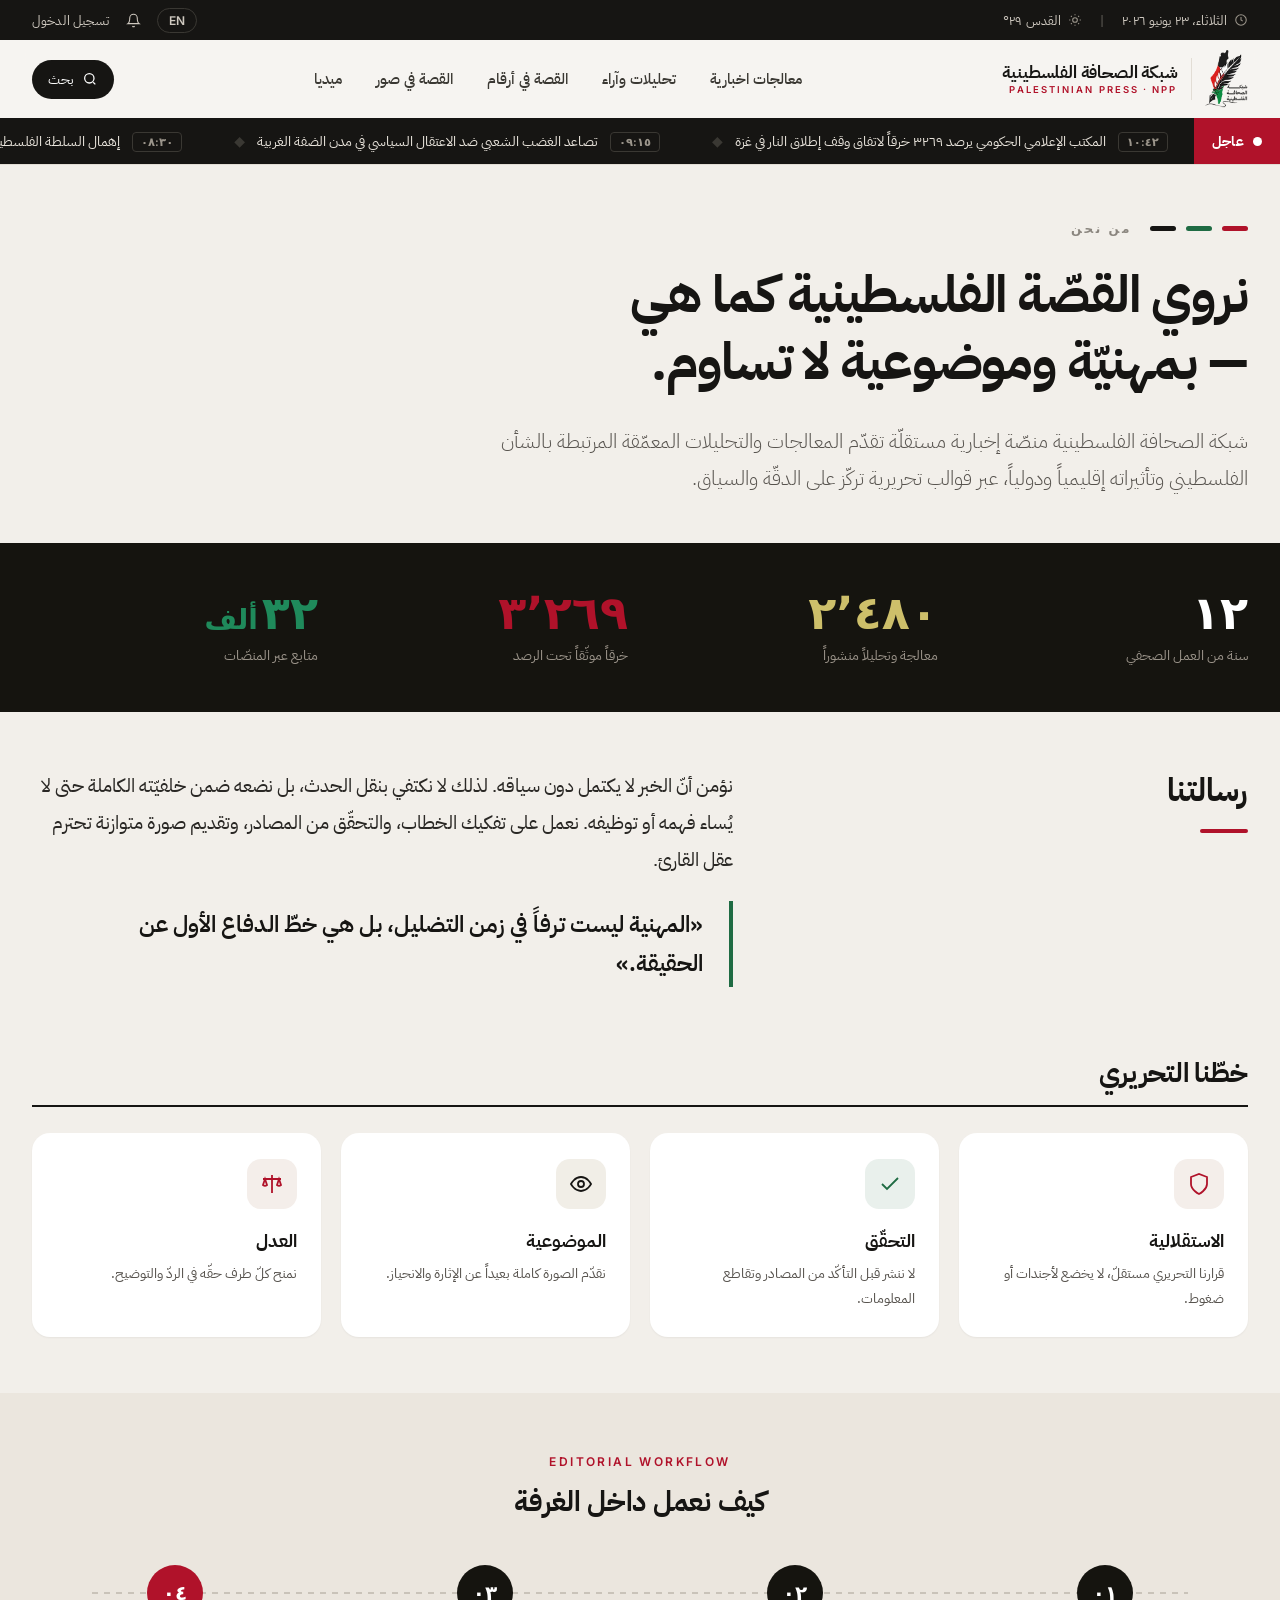
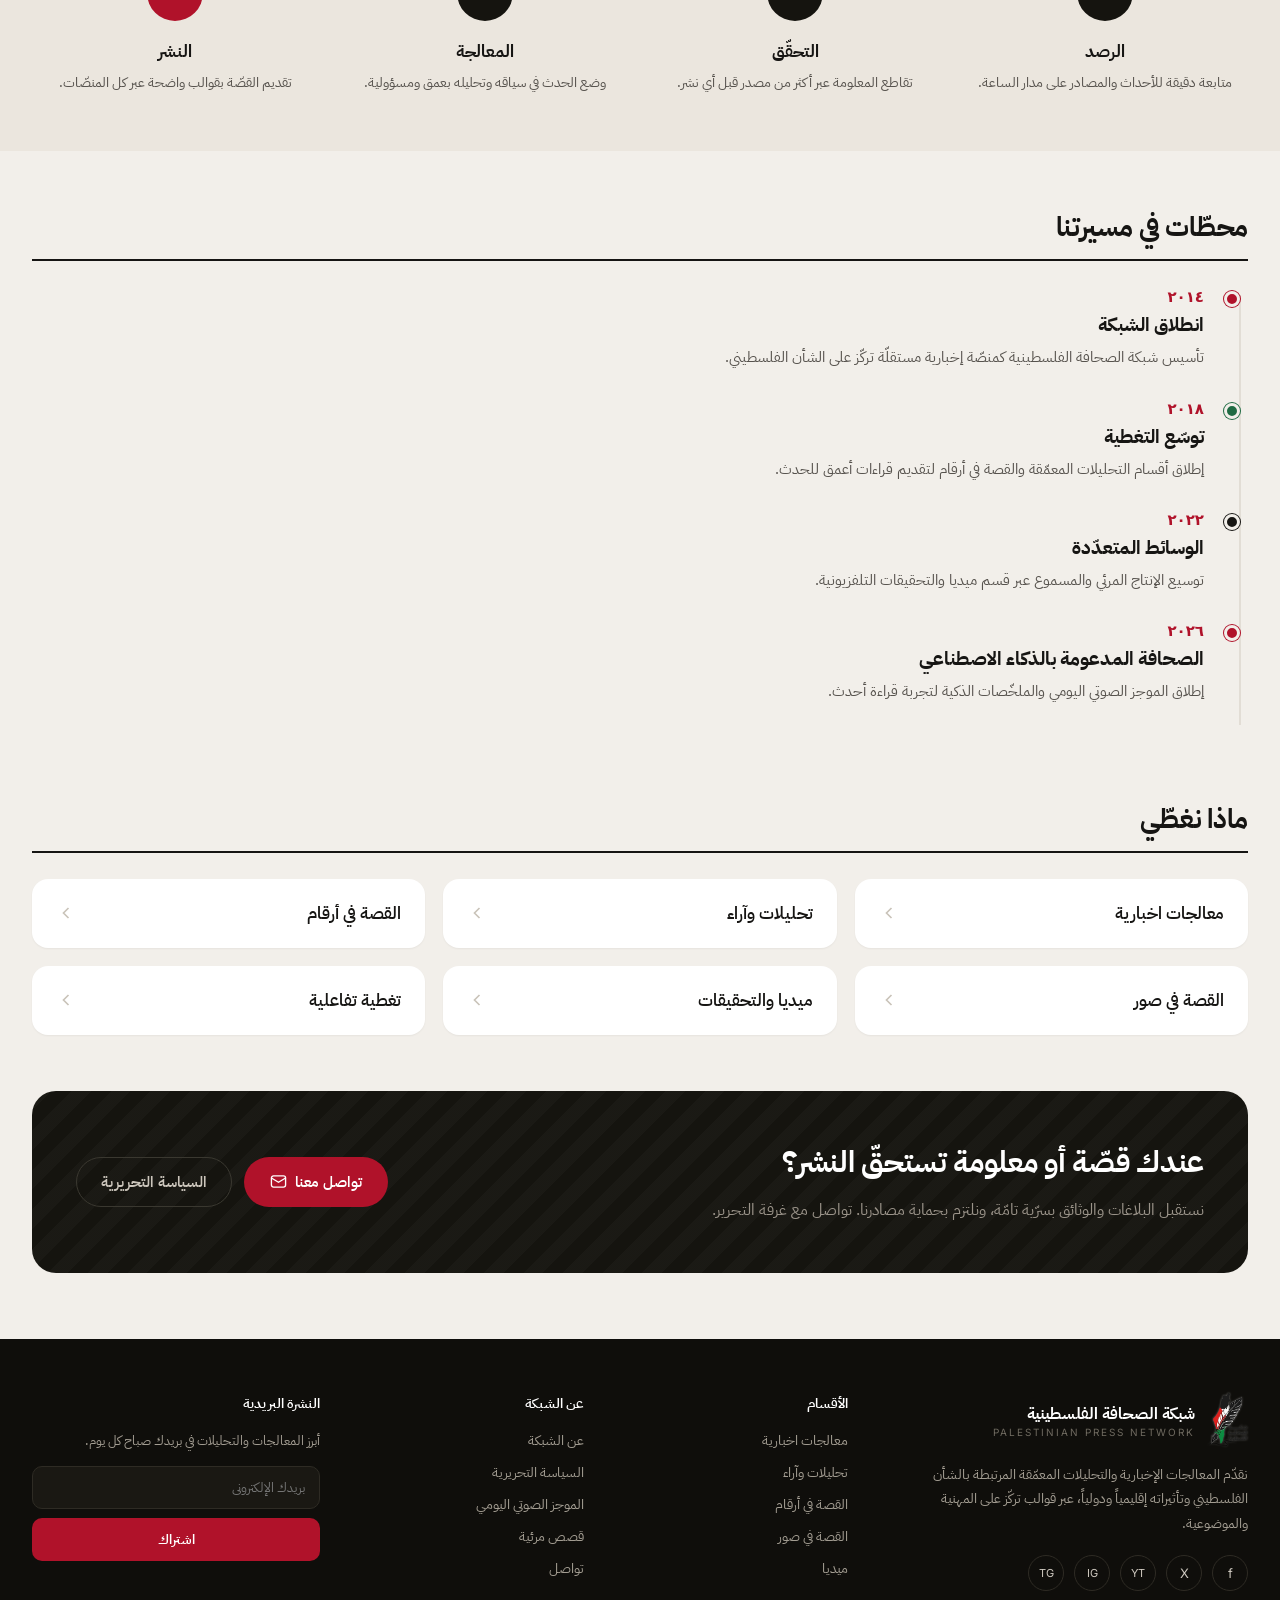
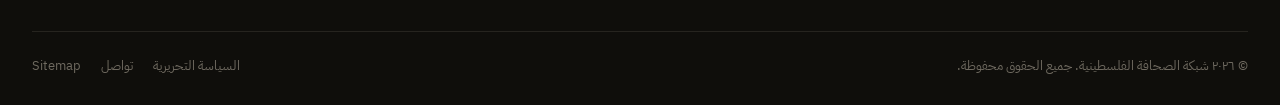
==== commit e6bc320b: "Signed-off-by: Eslam abselnasser <96479431+imsemoo@users.noreply.github.com>" ====
--- a/about.html
+++ b/about.html
@@ -41,7 +41,8 @@
     <div class="wrap masthead__inner">
       <a class="brand" href="index.html">
         <img class="brand__logo" src="assets/img/logo.webp" alt="شبكة الصحافة الفلسطينية">
-        <span>
+        <span class="brand__divider"></span>
+        <span class="brand__text">
           <span class="brand__name">شبكة الصحافة الفلسطينية</span>
           <span class="brand__sub">PALESTINIAN PRESS · NPP</span>
         </span>
--- a/assets/css/style.css
+++ b/assets/css/style.css
@@ -153,10 +153,12 @@
   display: flex; align-items: center; justify-content: space-between;
   gap: 28px; height: 78px;
 }
-.brand { display: flex; align-items: center; gap: 14px; flex-shrink: 0; }
-.brand__logo { height: 50px; width: auto; }
-.brand__name { font-weight: 700; font-size: 16px; letter-spacing: -.01em; line-height: 1.15; }
-.brand__sub { font-family: var(--font-lat); font-size: 10.5px; font-weight: 600; letter-spacing: .22em; color: var(--red); }
+.brand { display: flex; align-items: center; gap: 13px; flex-shrink: 0; text-decoration: none; }
+.brand__logo { height: 58px; width: auto; display: block; }
+.brand__divider { width: 1px; height: 42px; background: var(--line); flex-shrink: 0; }
+.brand__text { display: flex; flex-direction: column; gap: 4px; line-height: 1; }
+.brand__name { font-weight: 700; font-size: 17px; letter-spacing: -.01em; color: var(--ink); white-space: nowrap; }
+.brand__sub { font-family: var(--font-lat); font-size: 9.5px; font-weight: 600; letter-spacing: .22em; color: var(--red); white-space: nowrap; }
 
 .mainnav { display: flex; align-items: center; gap: 4px; }
 .mainnav__link {
@@ -351,67 +353,205 @@
 .analysis__item-title { margin: 0 0 9px; font-size: 16px; line-height: 1.5; font-weight: 600; color: var(--on-d-1); }
 .analysis__item-by { font-size: 12px; color: var(--on-d-5); font-family: var(--font-lat); }
 
-/* --- 5.6 القصة في أرقام (Numbers) --- */
-.numbers { padding: 48px var(--pad-x); }
-.numbers__grid { display: grid; grid-template-columns: repeat(3, 1fr); gap: 22px; }
-.stat { background: #fff; border-radius: 18px; padding: 34px 30px; box-shadow: 0 1px 2px rgba(20,18,14,.04); }
-.stat__value { font-family: var(--font-lat); font-weight: 800; font-size: 60px; line-height: 1; letter-spacing: -.03em; }
-.stat__rule { margin-top: 16px; width: 42px; height: 3px; border-radius: 2px; }
-.stat__label { margin-top: 16px; font-size: 16px; line-height: 1.6; color: #3a3833; font-weight: 500; }
-.stat--red   .stat__value { color: var(--red); }   .stat--red   .stat__rule { background: var(--red); }
-.stat--ink   .stat__value { color: var(--ink); }   .stat--ink   .stat__rule { background: var(--ink); }
-.stat--green .stat__value { color: var(--green); } .stat--green .stat__rule { background: var(--green); }
-
-/* --- 5.7 القصة في صور (Pictures) --- */
-.pictures { padding: 14px var(--pad-x) 48px; }
-.pictures__list { display: flex; flex-direction: column; gap: 20px; }
-.photo { display: grid; grid-template-columns: 380px 1fr; gap: 28px; background: #fff; border-radius: 18px; overflow: hidden; cursor: pointer; box-shadow: 0 1px 2px rgba(20,18,14,.04); transition: box-shadow .2s; }
-.photo:hover { box-shadow: 0 18px 44px -24px rgba(20,18,14,.4); }
-.photo__media { position: relative; aspect-ratio: 16/10; background: #E6E1D9; overflow: hidden; }
-.photo__count { position: absolute; bottom: 13px; inset-inline-start: 13px; z-index: 2; display: flex; align-items: center; gap: 6px; background: rgba(22,21,19,.86); color: #fff; font-size: 11.5px; padding: 4px 10px; border-radius: 6px; }
-.photo__body { padding: 26px 28px 26px 0; display: flex; flex-direction: column; justify-content: center; }
-.photo__title { margin: 0 0 12px; font-size: 22px; line-height: 1.5; font-weight: 700; color: var(--ink); letter-spacing: -.005em; }
-.photo__desc { margin: 0 0 16px; font-size: 15px; line-height: 1.8; color: var(--muted); max-width: 62ch; }
-.photo__date { font-size: 13px; color: var(--muted-2); font-family: var(--font-lat); }
-
-/* --- 5.8 قصص مرئية (Videos) --- */
+/* --- 5.6 القصة في أرقام — سجلّ مساءلة موثّق (فاتح، يتناسب مع إيقاع الصفحة) --- */
+.figures { position: relative; background: var(--bg); overflow: hidden; }
+.figures__bg { position: absolute; inset: 0; pointer-events: none;
+  background-image: repeating-linear-gradient(90deg, rgba(22,21,19,.028) 0 1px, transparent 1px 96px); }
+.figures__inner { position: relative; padding: 48px var(--pad-x); }
+
+.figures__head { display: flex; align-items: flex-end; justify-content: space-between; gap: 24px; flex-wrap: wrap;
+  padding-bottom: 14px; margin-bottom: 36px; border-bottom: 2px solid var(--ink); }
+.figures__kicker { display: block; font-family: var(--font-lat); font-size: 11px; font-weight: 600; letter-spacing: .26em; color: var(--red); margin-bottom: 9px; }
+.figures__title { margin: 0; font-size: 27px; font-weight: 700; letter-spacing: -.01em; color: var(--ink); }
+.figures__source { font-size: 12.5px; line-height: 1.7; color: var(--muted); }
+.figures__source-label { font-family: var(--font-lat); font-size: 10px; font-weight: 700; letter-spacing: .12em; color: var(--muted-2); border: 1px solid var(--line); padding: 1px 7px; border-radius: 4px; margin-inline-end: 7px; }
+.figures__source-date { display: block; color: var(--muted-2); margin-top: 3px; }
+
+.figures__grid { display: grid; grid-template-columns: 1.3fr 1fr; gap: 34px; align-items: stretch; }
+.figures__side { display: flex; flex-direction: column; }
+
+.figure { padding: 2px 0; }
+.figure--lead { padding-inline-end: 34px; border-inline-end: 1px solid var(--line); }
+.figures__side .figure { padding: 22px 0; }
+.figures__side .figure:first-child { padding-top: 2px; }
+.figures__side .figure + .figure { border-top: 1px solid var(--line); }
+
+.figure__value { font-family: var(--font-lat); font-weight: 800; line-height: .9; letter-spacing: -.035em; color: var(--ink); font-variant-numeric: tabular-nums; font-size: 62px; }
+.figure--lead .figure__value { font-size: 132px; }
+.figure__value--red { color: var(--red); }
+
+.figure__rule { display: block; height: 3px; width: 54px; border-radius: 2px; background: #CFC8BD; margin: 18px 0 14px; }
+.figure--lead .figure__rule { width: 92px; height: 4px; margin: 22px 0 16px; }
+.figure__rule--red { background: var(--red); }
+
+.figure__label { margin: 0; font-size: 15px; line-height: 1.7; color: var(--muted); max-width: 34ch; }
+.figure--lead .figure__label { font-size: 18.5px; color: #2A2825; font-weight: 500; max-width: 22ch; }
+
+.figure__live { display: flex; align-items: center; gap: 8px; margin-top: 18px; font-size: 12.5px; color: var(--muted-2); }
+.figure__live-dot { width: 8px; height: 8px; border-radius: 50%; background: var(--green); animation: pulseG 1.8s infinite; flex-shrink: 0; }
+
+.figures__more { display: inline-flex; align-items: center; gap: 7px; margin-top: 36px; color: var(--red); font-size: 14px; font-weight: 600; text-decoration: none; transition: gap .15s ease; }
+.figures__more:hover { gap: 11px; }
+
+@media (max-width: 860px) {
+  .figures__grid { grid-template-columns: 1fr; gap: 0; }
+  .figure--lead { padding-inline-end: 0; border-inline-end: none; padding-bottom: 26px; border-bottom: 1px solid var(--line); }
+  .figure--lead .figure__value { font-size: 92px; }
+  .figures__side .figure:first-child { padding-top: 22px; }
+}
+@media (prefers-reduced-motion: reduce) {
+  .figure__live-dot { animation: none; }
+}
+
+/* --- 5.7 القصة في صور — لفّة فيلم / كونتاكت شيت --- */
+.pictures { padding: 44px var(--pad-x) 52px; }
+.pictures__kicker { display: block; font-family: var(--font-lat); font-size: 11px; font-weight: 600; letter-spacing: .26em; color: var(--red); margin-bottom: 9px; }
+
+.essays { display: grid; grid-template-columns: 1.62fr 1fr; gap: 24px; }
+.essay { min-width: 0; }
+
+/* المنصّة: الطبعة المكبّرة */
+.essay__stage { position: relative; aspect-ratio: 3/2; background: var(--d-footer); border-radius: 16px 16px 0 0; overflow: hidden; cursor: pointer; }
+.essay__hero { position: absolute; inset: 0; width: 100%; height: 100%; object-fit: cover; filter: grayscale(1) contrast(1.05) brightness(.9); transition: opacity .35s ease; }
+.essay__overlay { position: absolute; inset: 0; background: linear-gradient(0deg, rgba(12,11,8,.93) 0%, rgba(12,11,8,.4) 46%, rgba(12,11,8,0) 74%); }
+.essay__caption { position: absolute; inset-inline: 0; bottom: 0; z-index: 2; padding: 26px 28px; }
+.essay__eyebrow { display: inline-flex; align-items: center; gap: 9px; font-size: 12px; font-weight: 600; color: #cdc7bd; margin-bottom: 11px; }
+.essay__eyebrow::before { content: ""; width: 20px; height: 2px; background: var(--red); }
+.essay__title { margin: 0; font-size: 25px; line-height: 1.5; font-weight: 700; color: #fff; letter-spacing: -.005em; max-width: 28ch; text-wrap: balance; }
+.essay__dek { margin: 11px 0 0; font-size: 14.5px; line-height: 1.75; color: #b7b1a6; max-width: 52ch; }
+
+/* عدّاد الإطار */
+.essay__counter, .essay__count-badge {
+  position: absolute; top: 16px; inset-inline-start: 16px; z-index: 2;
+  display: inline-flex; align-items: center; gap: 7px;
+  background: rgba(12,11,8,.6); backdrop-filter: blur(6px); border: 1px solid rgba(255,255,255,.16);
+  color: #fff; font-family: var(--font-lat); font-size: 12px; font-weight: 600; letter-spacing: .04em;
+  padding: 5px 11px; border-radius: 20px;
+}
+.essay__counter b { font-weight: 700; }
+.essay__counter-sep { opacity: .5; }
+
+/* شريط الفيلم (التوقيع) */
+.filmstrip { position: relative; display: flex; gap: 5px; background: var(--d-footer); padding: 16px 12px; border-radius: 0 0 16px 16px; overflow-x: auto; scrollbar-width: thin; scrollbar-color: #3a372f transparent; }
+.filmstrip::before, .filmstrip::after { content: ""; position: absolute; inset-inline: 12px; height: 6px; pointer-events: none;
+  background-image: repeating-linear-gradient(90deg, var(--bg) 0 7px, transparent 7px 18px); }
+.filmstrip::before { top: 5px; }
+.filmstrip::after { bottom: 5px; }
+.filmstrip::-webkit-scrollbar { height: 6px; }
+.filmstrip::-webkit-scrollbar-thumb { background: #3a372f; border-radius: 3px; }
+
+.frame { position: relative; flex: 0 0 auto; width: 94px; aspect-ratio: 3/2; padding: 0; border: none; border-radius: 4px; overflow: hidden; cursor: pointer; background: var(--d-card-1); opacity: .5; transition: opacity .2s ease, box-shadow .2s ease; }
+.frame img { width: 100%; height: 100%; object-fit: cover; filter: grayscale(1); display: block; }
+.frame:hover, .frame:focus-visible { opacity: .9; outline: none; }
+.frame.is-active { opacity: 1; box-shadow: 0 0 0 2px var(--red); }
+.frame__no { position: absolute; top: 3px; inset-inline-start: 5px; font-family: var(--font-lat); font-size: 9.5px; font-weight: 700; color: #fff; text-shadow: 0 1px 2px rgba(0,0,0,.8); }
+.frame--more { display: flex; flex-direction: column; align-items: center; justify-content: center; gap: 1px; opacity: 1; text-decoration: none; background: var(--d-card-2); width: 78px; }
+.frame--more:hover { background: #2a2821; }
+.frame__more-n { font-family: var(--font-lat); font-weight: 800; font-size: 16px; color: #fff; }
+.frame__more-t { font-size: 9.5px; color: #9b948a; }
+
+/* القصة الثانية: ملصق طولي */
+.essay--alt { display: flex; flex-direction: column; border-radius: 16px; overflow: hidden; text-decoration: none;
+  box-shadow: 0 1px 2px rgba(20,18,14,.05); transition: transform .2s ease, box-shadow .2s ease; }
+.essay--alt:hover { transform: translateY(-3px); box-shadow: 0 24px 52px -26px rgba(20,18,14,.5); }
+.essay__stage--tall { flex: 1; aspect-ratio: auto; min-height: 360px; border-radius: 16px; }
+.essay--alt .essay__title { font-size: 19px; line-height: 1.55; }
+
+@media (max-width: 900px) {
+  .essays { grid-template-columns: 1fr; }
+  .essay__stage--tall { aspect-ratio: 16/10; min-height: 0; }
+}
+@media (prefers-reduced-motion: reduce) {
+  .essay__hero { transition: none; }
+}
+
+/* --- 5.8 قصص مرئية — قاعة عرض: فيلم مميّز + قائمة تشغيل --- */
 .videos { background: var(--d-panel); }
 .videos__pad { padding: 48px var(--pad-x); }
 .videos__kicker { font-size: 12.5px; font-weight: 600; letter-spacing: .1em; color: var(--green-bright); margin-bottom: 6px; font-family: var(--font-lat); }
-.videos__grid { display: grid; grid-template-columns: repeat(4, 1fr); gap: 20px; }
-.video-card { cursor: pointer; }
-.video-card__media { position: relative; aspect-ratio: 9/12; border-radius: 16px; overflow: hidden; background: var(--d-card-1); transition: transform .2s; }
-.video-card:hover .video-card__media { transform: translateY(-4px); }
-.video-card__img { position: absolute; inset: 0; width: 100%; height: 100%; object-fit: cover; filter: grayscale(1) contrast(1.05) brightness(.8); }
-.video-card__overlay { position: absolute; inset: 0; background: linear-gradient(0deg, rgba(15,13,9,.92), rgba(15,13,9,.1) 55%, rgba(15,13,9,.25)); }
-.video-card__cat { position: absolute; top: 13px; inset-inline-start: 13px; background: rgba(22,21,19,.8); color: #fff; font-size: 11px; font-weight: 500; padding: 3px 9px; border-radius: 5px; }
-.video-card__dur { position: absolute; top: 13px; inset-inline-end: 13px; background: rgba(22,21,19,.8); color: #fff; font-size: 11px; font-family: var(--font-lat); padding: 3px 8px; border-radius: 5px; }
-.video-card__title { position: absolute; bottom: 0; margin: 0; padding: 18px; font-size: 15.5px; line-height: 1.55; font-weight: 600; color: #fff; }
+.videos__layout { display: grid; grid-template-columns: 1.7fr 1fr; gap: 24px; align-items: stretch; }
+
+/* الفيلم المميّز */
+.feature { position: relative; border-radius: 18px; overflow: hidden; cursor: pointer; background: var(--d-card-1); min-height: 380px; display: flex; }
+.feature__img { position: absolute; inset: 0; width: 100%; height: 100%; object-fit: cover; filter: grayscale(1) contrast(1.05) brightness(.68); transition: transform .5s ease, filter .3s ease; }
+.feature:hover .feature__img { transform: scale(1.03); filter: grayscale(1) contrast(1.05) brightness(.76); }
+.feature__overlay { position: absolute; inset: 0; background: linear-gradient(0deg, rgba(12,11,8,.95) 0%, rgba(12,11,8,.35) 55%, rgba(12,11,8,.2) 100%); }
+.feature__top { position: absolute; top: 18px; inset-inline: 18px; z-index: 2; display: flex; align-items: center; gap: 9px; }
+.feature__cat { background: var(--red); color: #fff; font-size: 11.5px; font-weight: 600; padding: 4px 12px; border-radius: 6px; }
+.feature__dur { display: inline-flex; align-items: center; gap: 6px; background: rgba(12,11,8,.55); backdrop-filter: blur(6px); border: 1px solid rgba(255,255,255,.16); color: #fff; font-family: var(--font-lat); font-size: 11.5px; padding: 4px 10px; border-radius: 20px; }
+.feature__play { position: absolute; top: 46%; left: 50%; transform: translate(-50%,-50%); z-index: 2; width: 78px; height: 78px; border-radius: 50%; background: rgba(255,255,255,.13); backdrop-filter: blur(6px); border: 1px solid rgba(255,255,255,.45); display: flex; align-items: center; justify-content: center; transition: transform .2s ease, background .2s ease, border-color .2s ease; }
+.feature:hover .feature__play { transform: translate(-50%,-50%) scale(1.08); background: var(--red); border-color: var(--red); }
+.feature__play svg { margin-inline-start: 5px; }
+.feature__body { position: relative; z-index: 2; margin-top: auto; padding: 26px 28px; }
+.feature__title { margin: 0 0 9px; font-size: 24px; line-height: 1.4; font-weight: 700; color: #fff; letter-spacing: -.005em; max-width: 26ch; }
+.feature__dek { margin: 0; font-size: 14px; line-height: 1.7; color: #b7b1a6; max-width: 54ch; }
+
+/* قائمة التشغيل */
+.playlist { display: flex; flex-direction: column; gap: 8px; }
+.playlist__head { display: flex; align-items: center; gap: 8px; font-size: 12.5px; font-weight: 600; color: var(--on-d-4); padding: 2px 8px 8px; }
+.playlist__head-dot { width: 7px; height: 7px; border-radius: 50%; background: var(--green-bright); animation: pulseG 1.8s infinite; }
+.episode { display: grid; grid-template-columns: 128px 1fr; gap: 14px; align-items: center; width: 100%; padding: 8px; border: none; border-radius: 12px; background: transparent; text-align: start; cursor: pointer; transition: background .15s ease; font-family: var(--font-ar); }
+.episode:hover, .episode:focus-visible { background: var(--d-card-1); outline: none; }
+.episode__thumb { position: relative; aspect-ratio: 16/10; border-radius: 8px; overflow: hidden; background: var(--d-card-2); }
+.episode__img { position: absolute; inset: 0; width: 100%; height: 100%; object-fit: cover; filter: grayscale(1) contrast(1.05) brightness(.78); }
+.episode__play { position: absolute; top: 50%; left: 50%; transform: translate(-50%,-50%); width: 30px; height: 30px; border-radius: 50%; background: rgba(12,11,8,.5); backdrop-filter: blur(4px); border: 1px solid rgba(255,255,255,.4); display: flex; align-items: center; justify-content: center; opacity: 0; transition: opacity .15s ease; }
+.episode:hover .episode__play { opacity: 1; }
+.episode__play svg { margin-inline-start: 2px; }
+.episode__dur { position: absolute; bottom: 5px; inset-inline-end: 5px; background: rgba(12,11,8,.8); color: #fff; font-family: var(--font-lat); font-size: 10px; padding: 1px 6px; border-radius: 4px; }
+.episode__cat { font-size: 11.5px; font-weight: 600; color: var(--green-bright); margin-bottom: 5px; }
+.episode__title { margin: 0; font-size: 14.5px; line-height: 1.55; font-weight: 600; color: var(--on-d-1); }
 
 /* --- 5.9 تغطية تفاعلية (Coverage) --- */
 .coverage { padding: 48px var(--pad-x); }
 .coverage__head { border-bottom: 2px solid var(--ink); padding-bottom: 12px; margin-bottom: 26px; }
 .coverage__title { margin: 0 0 6px; font-size: 27px; font-weight: 700; letter-spacing: -.01em; }
 .coverage__sub { margin: 0; font-size: 14.5px; color: var(--muted); }
-.coverage__grid { display: grid; grid-template-columns: 1.5fr 1fr; gap: 22px; }
-.map {
-  position: relative; border-radius: 18px; overflow: hidden; min-height: 380px; background: #EAE5DD;
-  background-image: repeating-linear-gradient(0deg, rgba(0,0,0,.025) 0 24px, transparent 24px 48px),
-                    repeating-linear-gradient(90deg, rgba(0,0,0,.025) 0 24px, transparent 24px 48px);
-}
-.map__label { position: absolute; top: 16px; inset-inline-start: 18px; font-family: var(--font-lat); font-size: 10.5px; letter-spacing: .18em; color: #a39d92; }
-.hotspot { position: absolute; text-align: center; }
-.hotspot--gaza   { top: 34%; left: 46%; }
-.hotspot--ram    { top: 52%; left: 62%; }
-.hotspot--jenin  { top: 24%; left: 66%; }
-.hotspot__dot { display: block; width: 11px; height: 11px; border-radius: 50%; margin: 0 auto; }
-.hotspot__dot--red   { width: 14px; height: 14px; background: var(--red); animation: pulse 2s infinite; }
-.hotspot__dot--green { background: var(--green); animation: pulseG 2.4s infinite; }
-.hotspot__dot--green-slow { background: var(--green); animation: pulseG 2.8s infinite; }
-.hotspot__label { display: inline-block; margin-top: 7px; background: var(--ink); color: #fff; font-size: 11.5px; padding: 3px 9px; border-radius: 5px; }
-.map__legend { position: absolute; bottom: 18px; inset-inline-end: 18px; display: flex; gap: 16px; background: rgba(255,255,255,.82); backdrop-filter: blur(4px); padding: 9px 15px; border-radius: 10px; font-size: 12px; color: #3a3833; }
-.map__legend-item { display: flex; align-items: center; gap: 6px; }
-.map__legend-dot { width: 9px; height: 9px; border-radius: 50%; }
+.coverage__grid { display: grid; grid-template-columns: 1.5fr 1fr; gap: 22px; align-items: start; }
+
+/* لوحة خريطة الرصد (داكنة + SVG فلسطين) */
+.geomap { position: relative; display: flex; flex-direction: column; height: 540px; background: var(--d-panel); border-radius: 18px; overflow: hidden; box-shadow: 0 24px 60px -34px rgba(20,18,14,.45); }
+.geomap__head { display: flex; align-items: center; gap: 9px; padding: 16px 20px 6px; font-size: 12.5px; font-weight: 600; color: var(--on-d-2); z-index: 2; }
+.geomap__live-dot { width: 8px; height: 8px; border-radius: 50%; background: var(--green-bright); animation: pulseG 1.8s infinite; }
+.geomap__coords { margin-inline-start: auto; font-family: var(--font-lat); font-size: 10px; letter-spacing: .14em; color: var(--on-d-5); }
+.geomap__hint { padding: 0 20px; font-size: 11.5px; color: var(--on-d-5); z-index: 2; }
+.geomap__map { flex: 1; min-height: 0; background: var(--d-panel); }
+.geomap__map.leaflet-container { background: #100f0a; font-family: var(--font-ar); }
+
+/* علامات الخريطة المخصّصة (divIcon) */
+.geopin { display: block; }
+.geopin__dot, .geopin__pulse { position: absolute; top: 50%; left: 50%; width: 13px; height: 13px; border-radius: 50%; transform: translate(-50%, -50%); }
+.geopin__dot { border: 2px solid rgba(0,0,0,.4); box-shadow: 0 1px 3px rgba(0,0,0,.55); }
+.geopin__label { position: absolute; top: 50%; left: 15px; transform: translateY(-50%); white-space: nowrap; font-size: 12.5px; font-weight: 700; color: #fff; text-shadow: 0 1px 4px rgba(0,0,0,.95); }
+.geopin--red .geopin__dot { background: var(--red); }
+.geopin--red .geopin__pulse { background: var(--red); animation: pulse 2.2s infinite; }
+.geopin--green .geopin__dot { background: var(--green-bright); }
+.geopin--green .geopin__pulse { background: var(--green-bright); animation: pulseG 2.7s infinite; }
+.geopin.is-active .geopin__dot { box-shadow: 0 0 0 4px rgba(255,255,255,.85), 0 1px 3px rgba(0,0,0,.55); }
+
+/* تحكّمات Leaflet بالثيم الداكن */
+.leaflet-bar { border: none !important; box-shadow: 0 2px 12px rgba(0,0,0,.5) !important; }
+.leaflet-bar a { background: #221f18 !important; color: #e9e4dc !important; border-bottom: 1px solid #34302a !important; }
+.leaflet-bar a:hover { background: #2a2821 !important; }
+.leaflet-control-attribution { background: rgba(15,13,10,.72) !important; color: #8a847a !important; font-size: 10px !important; }
+.leaflet-control-attribution a { color: #a59f95 !important; }
+
+.geomap__legend { display: flex; gap: 16px; padding: 10px 20px 14px; font-size: 12px; color: var(--on-d-3); }
+.geomap__legend-item { display: flex; align-items: center; gap: 6px; }
+.geomap__legend-dot { width: 9px; height: 9px; border-radius: 50%; }
+
+/* كارت الموقع المختار (يتحدّث عند الضغط على علامة) */
+.locard { background: #fff; border-radius: 18px; padding: 22px 24px; box-shadow: 0 1px 2px rgba(20,18,14,.04); }
+.locard__head { display: flex; align-items: center; gap: 10px; margin-bottom: 16px; }
+.locard__pin { width: 11px; height: 11px; border-radius: 50%; flex-shrink: 0; }
+.locard__pin--red { background: var(--red); }
+.locard__pin--green { background: var(--green); }
+.locard__name { margin: 0; font-size: 18px; font-weight: 700; color: var(--ink); }
+.locard__tag { margin-inline-start: auto; font-size: 11.5px; font-weight: 600; padding: 3px 11px; border-radius: 20px; }
+.locard__tag--red { background: rgba(176,18,42,.1); color: var(--red); }
+.locard__tag--green { background: rgba(31,107,67,.13); color: var(--green); }
+.locard__value { font-family: var(--font-lat); font-weight: 800; font-size: 46px; line-height: 1; letter-spacing: -.02em; color: var(--ink); }
+.locard__label { font-size: 13px; color: var(--muted-2); margin-top: 7px; }
+.locard__note { margin: 14px 0 0; font-size: 13.5px; line-height: 1.75; color: var(--muted); }
 
 .coverage__side { display: flex; flex-direction: column; gap: 18px; }
 .timeline-card { background: #fff; border-radius: 18px; padding: 24px; box-shadow: 0 1px 2px rgba(20,18,14,.04); }
@@ -508,39 +648,60 @@
 .miniplayer__title { font-size: 13.5px; font-weight: 600; color: var(--on-d-1); overflow: hidden; text-overflow: ellipsis; white-space: nowrap; }
 .miniplayer__btn { width: 40px; height: 40px; border-radius: 50%; background: #fff; border: none; cursor: pointer; display: flex; align-items: center; justify-content: center; flex-shrink: 0; }
 
-/* مودال الفيديو — يظهر بس عند الفتح */
-.modal {
-  position: fixed; inset: 0; z-index: 90;
-  background: rgba(10,9,7,.78); backdrop-filter: blur(14px);
-  display: none; align-items: center; justify-content: center; padding: 40px;
-}
-.modal.is-open { display: flex; animation: fadeUp .25s ease; }
-.modal__dialog { width: min(1100px, 100%); max-height: 90vh; overflow: auto; background: var(--d-panel); border-radius: 22px; box-shadow: 0 40px 100px -30px rgba(0,0,0,.7); }
-.modal__media { position: relative; aspect-ratio: 16/9; background: #0c0b08; display: flex; align-items: center; justify-content: center; border-radius: 22px 22px 0 0; overflow: hidden; }
-.modal__img { position: absolute; inset: 0; width: 100%; height: 100%; object-fit: cover; filter: grayscale(1) contrast(1.04) brightness(.6); }
-.modal__play { width: 78px; height: 78px; border-radius: 50%; background: rgba(255,255,255,.16); border: 1px solid rgba(255,255,255,.4); display: flex; align-items: center; justify-content: center; }
-.modal__play svg { margin-inline-start: 4px; }
-.modal__close { position: absolute; top: 16px; inset-inline-end: 16px; width: 40px; height: 40px; border-radius: 50%; background: rgba(0,0,0,.5); border: none; cursor: pointer; display: flex; align-items: center; justify-content: center; }
-.modal__body { padding: 26px 30px 32px; }
-.modal__meta { display: flex; align-items: center; gap: 10px; margin-bottom: 12px; }
-.modal__cat { background: var(--red); color: #fff; font-size: 11.5px; font-weight: 600; padding: 3px 11px; border-radius: 5px; }
-.modal__dur { font-family: var(--font-lat); font-size: 12.5px; color: #8a847a; }
-.modal__title { margin: 0 0 18px; font-size: 24px; line-height: 1.45; font-weight: 700; color: #fff; }
-.modal__tabs { display: flex; gap: 8px; margin-bottom: 18px; }
-.tab { background: transparent; color: var(--on-d-2); border: 1px solid #2e2b24; padding: 8px 18px; border-radius: 22px; cursor: pointer; font-family: var(--font-ar); font-size: 13.5px; font-weight: 500; }
-.tab.is-active { background: #fff; color: var(--ink); }
-.modal__tabs-spacer { flex: 1; }
-.modal__share { display: flex; align-items: center; gap: 7px; background: none; border: 1px solid #2e2b24; color: var(--on-d-2); padding: 8px 16px; border-radius: 22px; cursor: pointer; font-family: var(--font-ar); font-size: 13.5px; }
-.modal__script { display: none; flex-direction: column; gap: 12px; margin-bottom: 24px; }
-.modal__script.is-active { display: flex; }
-.modal__script p { margin: 0; font-size: 14.5px; line-height: 1.85; color: var(--on-d-3); }
-.modal__related-title { font-size: 13px; font-weight: 600; color: var(--on-d-5); margin-bottom: 14px; }
-.modal__related { display: grid; grid-template-columns: repeat(3, 1fr); gap: 14px; }
-.relcard { cursor: pointer; }
-.relcard__media { position: relative; aspect-ratio: 16/10; border-radius: 12px; overflow: hidden; background: var(--d-card-1); margin-bottom: 9px; }
-.relcard__img { position: absolute; inset: 0; width: 100%; height: 100%; object-fit: cover; filter: grayscale(1) contrast(1.04) brightness(.7); }
-.relcard__dur { position: absolute; bottom: 8px; inset-inline-end: 8px; background: rgba(0,0,0,.6); color: #fff; font-size: 10.5px; font-family: var(--font-lat); padding: 2px 7px; border-radius: 4px; }
-.relcard__title { margin: 0; font-size: 13px; line-height: 1.5; font-weight: 500; color: var(--on-d-2); }
+/* مشغّل الفيديو — بوب أب نظيف */
+.player { position: fixed; inset: 0; z-index: 90; background: rgba(8,7,5,.82); backdrop-filter: blur(16px); display: none; align-items: center; justify-content: center; padding: 32px; }
+.player.is-open { display: flex; animation: fadeUp .25s ease; }
+.player__dialog { width: min(1040px, 100%); }
+.player__frame { position: relative; aspect-ratio: 16/9; background: #000; border-radius: 16px; overflow: hidden; box-shadow: 0 40px 110px -34px rgba(0,0,0,.85); }
+.player__img { position: absolute; inset: 0; width: 100%; height: 100%; object-fit: cover; filter: grayscale(1) contrast(1.04) brightness(.6); transition: filter .3s ease; }
+.player.is-playing .player__img { filter: grayscale(1) contrast(1.04) brightness(.46); }
+.player__big { position: absolute; top: 50%; left: 50%; transform: translate(-50%,-50%); z-index: 3; width: 84px; height: 84px; border-radius: 50%; background: rgba(255,255,255,.15); backdrop-filter: blur(6px); border: 1px solid rgba(255,255,255,.5); cursor: pointer; display: flex; align-items: center; justify-content: center; transition: transform .2s ease, background .2s ease, border-color .2s ease, opacity .25s ease; }
+.player__big:hover { transform: translate(-50%,-50%) scale(1.07); background: var(--red); border-color: var(--red); }
+.player__big svg { margin-inline-start: 5px; }
+.player.is-playing .player__big { opacity: 0; pointer-events: none; }
+.player__close { position: absolute; top: 14px; inset-inline-end: 14px; z-index: 4; width: 42px; height: 42px; border-radius: 50%; background: rgba(8,7,5,.5); backdrop-filter: blur(6px); border: 1px solid rgba(255,255,255,.18); cursor: pointer; display: flex; align-items: center; justify-content: center; }
+.player__close:hover { background: rgba(8,7,5,.85); }
+
+.player__controls { position: absolute; inset-inline: 0; bottom: 0; z-index: 3; padding: 34px 18px 14px; background: linear-gradient(0deg, rgba(8,7,5,.9), transparent); opacity: 0; transition: opacity .2s ease; }
+.player.is-open .player__frame:hover .player__controls, .player.is-playing .player__controls { opacity: 1; }
+.player__bar { direction: ltr; height: 4px; border-radius: 3px; background: rgba(255,255,255,.22); cursor: pointer; overflow: hidden; margin-bottom: 11px; }
+.player__bar-fill { height: 100%; width: 0%; background: var(--red); border-radius: 3px; }
+.player__ctrls { display: flex; align-items: center; gap: 16px; }
+.player__btn { background: none; border: none; padding: 0; cursor: pointer; color: #fff; display: flex; align-items: center; }
+.player__icon-pause { display: none; }
+.player.is-playing .player__icon-pause { display: block; }
+.player.is-playing .player__icon-play { display: none; }
+.player__time { font-family: var(--font-lat); font-size: 12.5px; color: #d8d2c8; }
+.player__time b { color: #fff; font-weight: 600; }
+.player__spacer { flex: 1; }
+
+.player__info { display: flex; align-items: center; gap: 12px; margin-top: 16px; }
+.player__cat { background: var(--red); color: #fff; font-size: 11.5px; font-weight: 600; padding: 4px 12px; border-radius: 6px; flex-shrink: 0; }
+.player__meta-dur { font-family: var(--font-lat); font-size: 12.5px; color: var(--on-d-4); flex-shrink: 0; }
+.player__title { margin: 0; font-size: 18px; line-height: 1.5; font-weight: 600; color: #fff; }
+
+/* لايت‌بوكس الصور — عارض معرض نظيف */
+.lightbox { position: fixed; inset: 0; z-index: 95; background: rgba(6,5,4,.93); backdrop-filter: blur(10px); display: none; flex-direction: column; padding: 20px; }
+.lightbox.is-open { display: flex; animation: fadeUp .2s ease; }
+.lightbox__top { display: flex; align-items: center; justify-content: space-between; gap: 16px; flex-shrink: 0; padding: 6px 8px 14px; }
+.lightbox__counter { font-family: var(--font-lat); font-size: 14px; font-weight: 700; color: #fff; letter-spacing: .05em; }
+.lightbox__counter span { color: rgba(255,255,255,.42); font-weight: 400; }
+.lightbox__close { width: 42px; height: 42px; border-radius: 50%; background: rgba(255,255,255,.08); border: 1px solid rgba(255,255,255,.16); cursor: pointer; display: flex; align-items: center; justify-content: center; }
+.lightbox__close:hover { background: rgba(255,255,255,.16); }
+.lightbox__stage { flex: 1; position: relative; display: flex; align-items: center; justify-content: center; min-height: 0; }
+.lightbox__img { max-width: 100%; max-height: 100%; object-fit: contain; border-radius: 8px; filter: grayscale(1) contrast(1.03); box-shadow: 0 30px 80px -30px rgba(0,0,0,.85); transition: opacity .25s ease; }
+.lightbox__nav { position: absolute; top: 50%; transform: translateY(-50%); width: 52px; height: 52px; border-radius: 50%; background: rgba(255,255,255,.08); border: 1px solid rgba(255,255,255,.18); color: #fff; cursor: pointer; display: flex; align-items: center; justify-content: center; transition: background .15s ease; }
+.lightbox__nav:hover { background: rgba(255,255,255,.2); }
+.lightbox__nav--prev { inset-inline-start: 8px; }
+.lightbox__nav--next { inset-inline-end: 8px; }
+.lightbox__caption { flex-shrink: 0; text-align: center; padding: 16px 12px 4px; }
+.lightbox__caption-title { margin: 0 auto; font-size: 15px; line-height: 1.6; color: #e9e4dc; max-width: 70ch; }
+.lightbox__caption-date { font-size: 12.5px; color: rgba(255,255,255,.5); margin-top: 5px; }
+
+@media (max-width: 600px) {
+  .lightbox__nav { width: 44px; height: 44px; }
+  .player { padding: 14px; }
+}
 
 /* 8) ===================== استجابة (Responsive) ========================= */
 @media (max-width: 1024px) {
@@ -549,7 +710,7 @@
   .coverage__grid,
   .lists__grid,
   .brief__grid { grid-template-columns: 1fr; }
-  .videos__grid { grid-template-columns: repeat(2, 1fr); }
+  .videos__layout { grid-template-columns: 1fr; }
   .footer__grid { grid-template-columns: 1fr 1fr; }
   .photo { grid-template-columns: 1fr; }
   .photo__body { padding: 0 22px 24px; }
@@ -557,16 +718,13 @@
 @media (max-width: 768px) {
   :root { --pad-x: 18px; }
   .mainnav { display: none; }
-  .cards,
-  .numbers__grid,
-  .modal__related { grid-template-columns: 1fr; }
+  .cards { grid-template-columns: 1fr; }
   .zoneCD { grid-template-columns: 1fr; }
   .zoneA__title { font-size: 27px; }
   .brief__title,
   .analysis__lead-title { font-size: 22px; }
 }
 @media (max-width: 520px) {
-  .videos__grid { grid-template-columns: 1fr; }
   .footer__grid { grid-template-columns: 1fr; }
   .topbar__group .topbar__item:nth-child(3) { display: none; }
 }
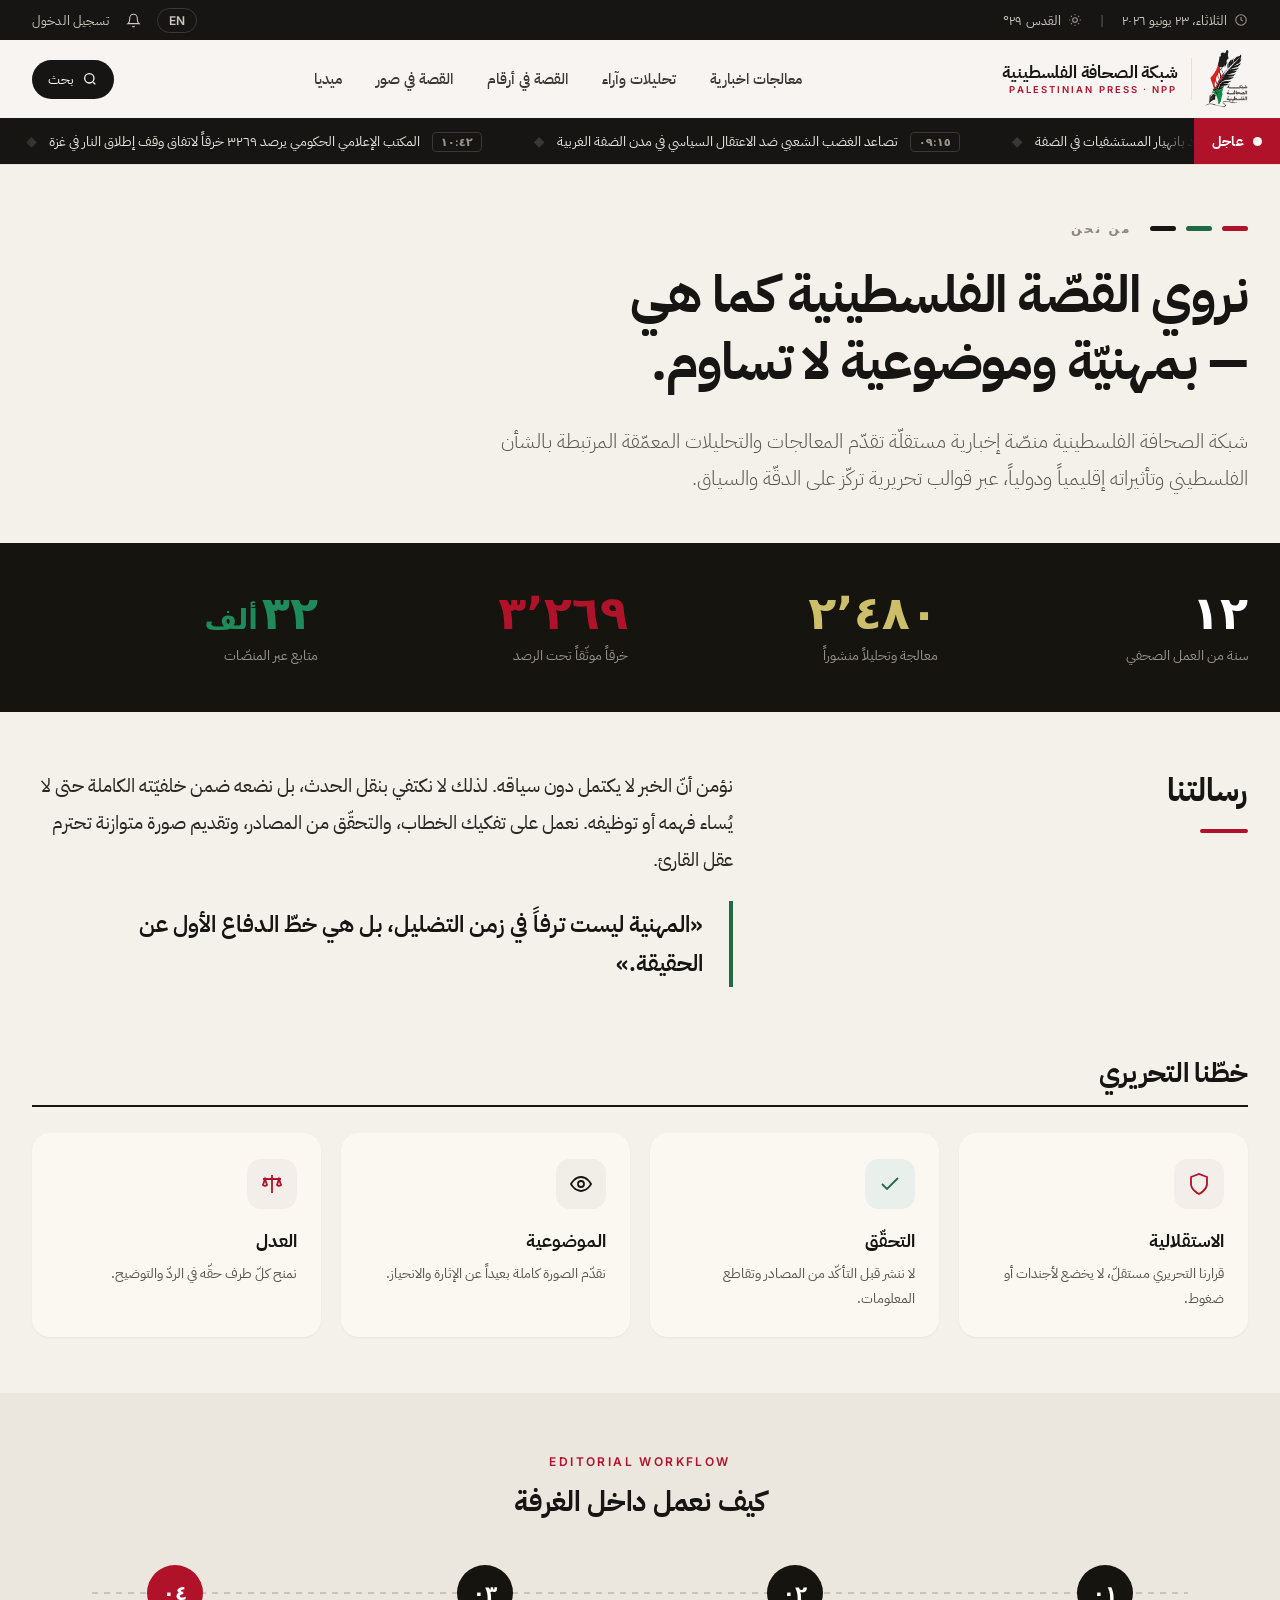
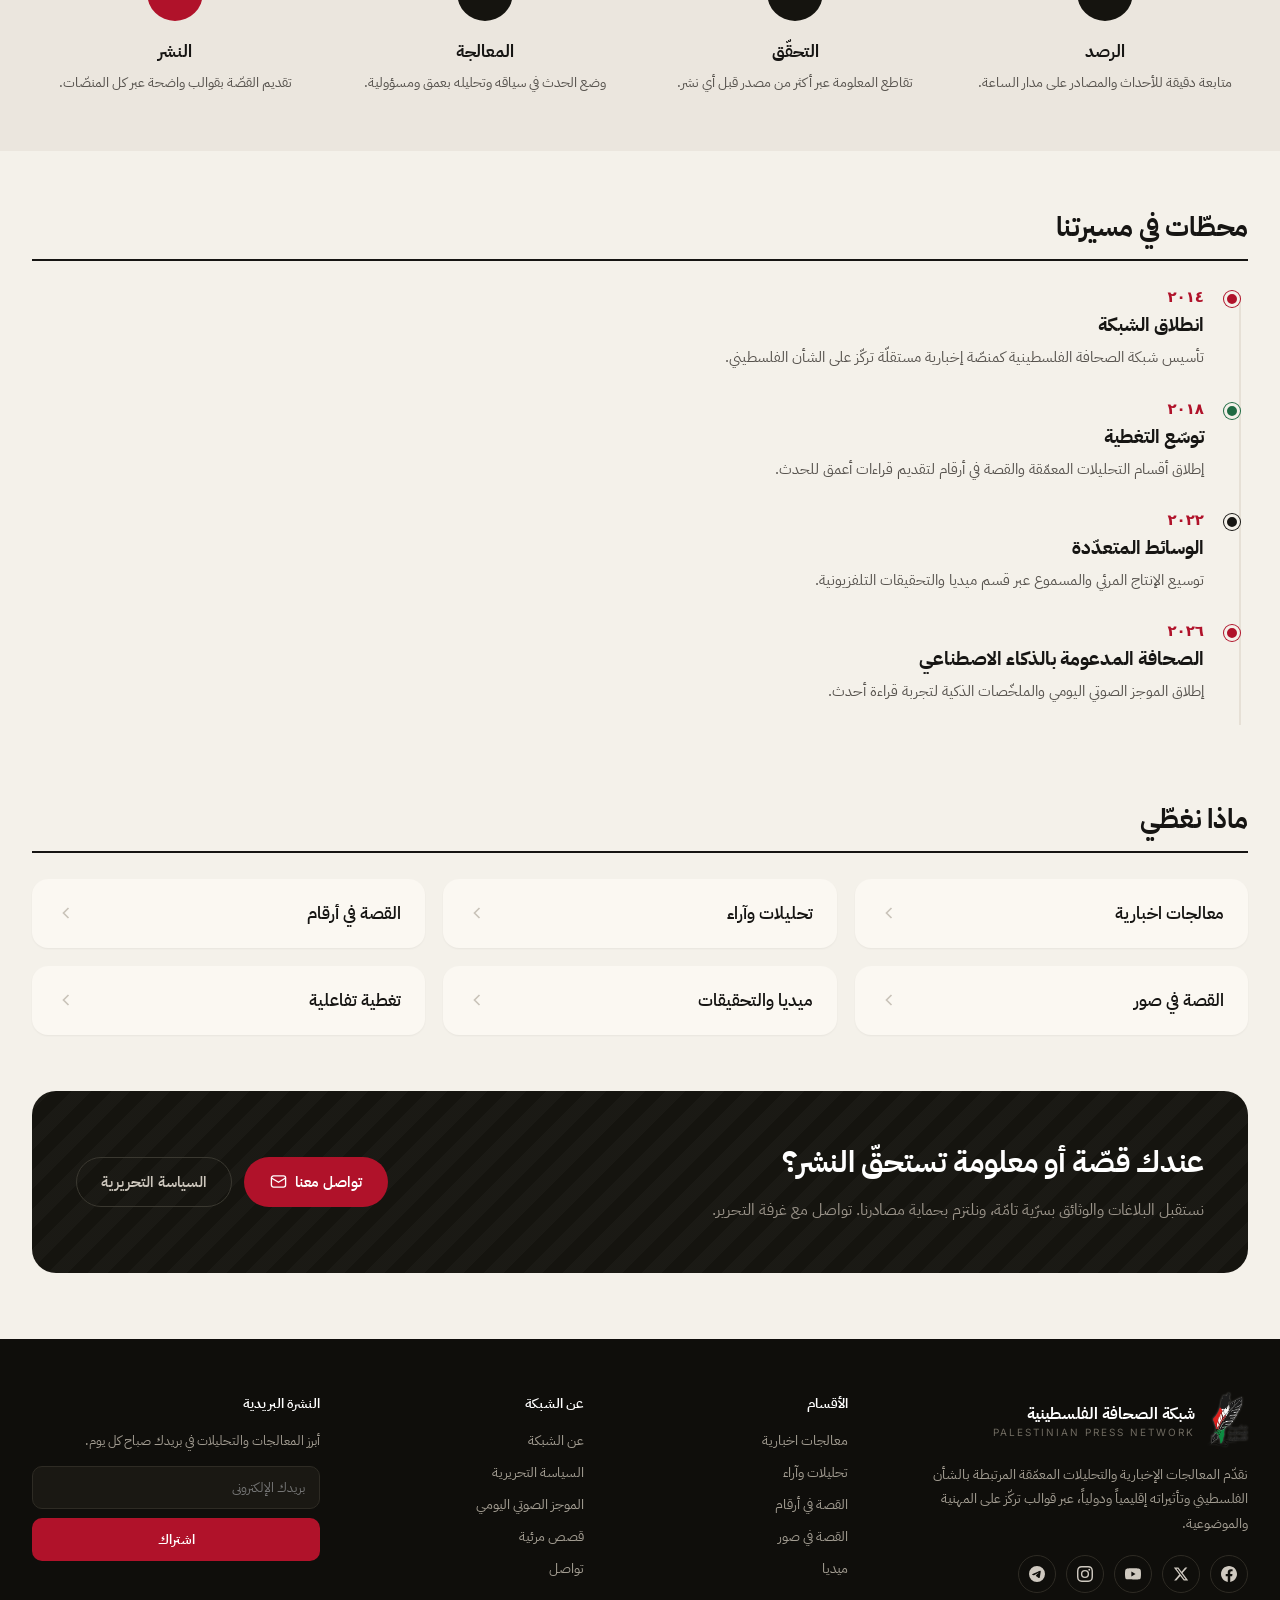
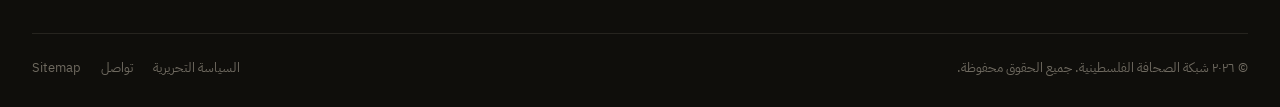
==== commit 89ea7b2b: "Signed-off-by: Eslam abselnasser <96479431+imsemoo@users.noreply.github.com>" ====
--- a/about.html
+++ b/about.html
@@ -296,11 +296,11 @@
           </div>
           <p class="footer__desc">نقدّم المعالجات الإخبارية والتحليلات المعمّقة المرتبطة بالشأن الفلسطيني وتأثيراته إقليمياً ودولياً، عبر قوالب تركّز على المهنية والموضوعية.</p>
           <div class="socials">
-            <span class="social">f</span>
-            <span class="social">X</span>
-            <span class="social social--sm">YT</span>
-            <span class="social social--sm">IG</span>
-            <span class="social social--sm">TG</span>
+            <a class="social" href="#" aria-label="فيسبوك"><svg viewBox="0 0 24 24" fill="currentColor" aria-hidden="true"><path d="M24 12.073c0-6.627-5.373-12-12-12s-12 5.373-12 12c0 5.99 4.388 10.954 10.125 11.854v-8.385H7.078v-3.47h3.047V9.43c0-3.007 1.792-4.669 4.533-4.669 1.312 0 2.686.235 2.686.235v2.953H15.83c-1.491 0-1.956.925-1.956 1.874v2.25h3.328l-.532 3.47h-2.796v8.385C19.612 23.027 24 18.062 24 12.073z"/></svg></a>
+            <a class="social" href="#" aria-label="منصة إكس"><svg viewBox="0 0 24 24" fill="currentColor" aria-hidden="true"><path d="M18.244 2.25h3.308l-7.227 8.26 8.502 11.24H16.17l-5.214-6.817L4.99 21.75H1.68l7.73-8.835L1.254 2.25H8.08l4.713 6.231zm-1.161 17.52h1.833L7.084 4.126H5.117z"/></svg></a>
+            <a class="social" href="#" aria-label="يوتيوب"><svg viewBox="0 0 24 24" fill="currentColor" aria-hidden="true"><path d="M23.498 6.186a3.016 3.016 0 0 0-2.122-2.136C19.505 3.545 12 3.545 12 3.545s-7.505 0-9.377.505A3.017 3.017 0 0 0 .502 6.186C0 8.07 0 12 0 12s0 3.93.502 5.814a3.016 3.016 0 0 0 2.122 2.136c1.871.505 9.376.505 9.376.505s7.505 0 9.377-.505a3.015 3.015 0 0 0 2.122-2.136C24 15.93 24 12 24 12s0-3.93-.502-5.814zM9.545 15.568V8.432L15.818 12l-6.273 3.568z"/></svg></a>
+            <a class="social" href="#" aria-label="إنستغرام"><svg viewBox="0 0 24 24" fill="currentColor" aria-hidden="true"><path d="M12 2.163c3.204 0 3.584.012 4.85.07 3.252.148 4.771 1.691 4.919 4.919.058 1.265.069 1.645.069 4.849 0 3.205-.012 3.584-.069 4.849-.149 3.225-1.664 4.771-4.919 4.919-1.266.058-1.644.07-4.85.07-3.204 0-3.584-.012-4.849-.07-3.26-.149-4.771-1.699-4.919-4.92-.058-1.265-.07-1.644-.07-4.849 0-3.204.013-3.583.07-4.849.149-3.227 1.664-4.771 4.919-4.919 1.266-.057 1.645-.069 4.849-.069zm0-2.163C8.741 0 8.333.014 7.053.072 2.695.272.273 2.69.073 7.052.014 8.333 0 8.741 0 12c0 3.259.014 3.668.072 4.948.2 4.358 2.618 6.78 6.98 6.98C8.333 23.986 8.741 24 12 24c3.259 0 3.668-.014 4.948-.072 4.354-.2 6.782-2.618 6.979-6.98.059-1.28.073-1.689.073-4.948 0-3.259-.014-3.667-.072-4.947-.196-4.354-2.617-6.78-6.979-6.98C15.668.014 15.259 0 12 0zm0 5.838a6.162 6.162 0 1 0 0 12.324 6.162 6.162 0 0 0 0-12.324zM12 16a4 4 0 1 1 0-8 4 4 0 0 1 0 8zm6.406-11.845a1.44 1.44 0 1 0 0 2.881 1.44 1.44 0 0 0 0-2.881z"/></svg></a>
+            <a class="social" href="#" aria-label="تيليغرام"><svg viewBox="0 0 24 24" fill="currentColor" aria-hidden="true"><path d="M11.944 0A12 12 0 0 0 0 12a12 12 0 0 0 12 12 12 12 0 0 0 12-12A12 12 0 0 0 12 0a12 12 0 0 0-.056 0zm4.962 7.224c.1-.002.321.023.465.14a.506.506 0 0 1 .171.325c.016.093.036.306.02.472-.18 1.898-.962 6.502-1.36 8.627-.168.9-.499 1.201-.82 1.23-.696.065-1.225-.46-1.9-.902-1.056-.693-1.653-1.124-2.678-1.8-1.185-.78-.417-1.21.258-1.91.177-.184 3.247-2.977 3.307-3.23.007-.032.014-.15-.056-.212s-.174-.041-.249-.024c-.106.024-1.793 1.14-5.061 3.345-.479.329-.913.489-1.302.481-.428-.009-1.252-.242-1.865-.44-.751-.244-1.349-.374-1.297-.789.027-.216.325-.437.893-.663 3.498-1.524 5.83-2.529 6.998-3.014 3.332-1.386 4.025-1.627 4.476-1.635z"/></svg></a>
           </div>
         </div>
         <div>
--- a/assets/css/style.css
+++ b/assets/css/style.css
@@ -8,15 +8,15 @@
 /* 1) ===================== متغيرات التصميم (Design Tokens) ================= */
 :root {
   /* ألوان */
-  --bg: #F2EFEA;
+  --bg: #F4F1EA;
   --ink: #161513;
   --red: #B0122A;
   --red-dark: #7d0d1f;
   --green: #1F6B43;
   --green-bright: #1F8A5B;
   --green-deep: #16502f;
-  --paper: #fff;
-  --line: #E2DDD5;
+  --paper: #FBF8F2;
+  --line: #E6E0D6;
   --muted: #57534E;
   --muted-2: #8A857E;
   --gold: #cdbf6a;
@@ -106,14 +106,14 @@
 /* زر صوت دائري أبيض */
 .audio-btn {
   width: 48px; height: 48px; border-radius: 50%;
-  background: #fff; border: none; cursor: pointer;
+  background: var(--paper); border: none; cursor: pointer;
   display: flex; align-items: center; justify-content: center; flex-shrink: 0;
 }
 .audio-btn--lg { width: 54px; height: 54px; }
 .audio-btn__pause { display: none; }
 .npp.is-playing .audio-btn__pause { display: block; }
 .npp.is-playing .audio-btn__play { display: none; }
-.audio-btn__play { margin-inline-start: 3px; }
+.audio-btn__play { margin-left: 2px; }
 
 /* زر شبح (إطار فقط) */
 .ghost-btn {
@@ -123,7 +123,7 @@
 }
 
 /* صور بتدرّج رمادي (الستايل الأساسي للثيم) */
-.mono { width: 100%; height: 100%; object-fit: cover; filter: grayscale(1) contrast(1.04); }
+.mono { width: 100%; height: 100%; object-fit: cover; filter: contrast(1.04); }
 .cover-abs { position: absolute; inset: 0; }
 
 /* 4) ===================== الشريط العلوي + الهيدر + التيكر ================ */
@@ -179,14 +179,15 @@
   display: flex; align-items: center; gap: 9px; flex-shrink: 0; position: relative; z-index: 2;
   background: var(--red); color: #fff; padding: 0 18px; font-weight: 700; font-size: 13.5px; letter-spacing: .02em;
 }
-.ticker__dot { width: 9px; height: 9px; border-radius: 50%; background: #fff; animation: pulse 1.6s infinite; }
-.ticker__viewport { flex: 1; overflow: hidden; position: relative; display: flex; align-items: center; }
+.ticker__dot { width: 9px; height: 9px; border-radius: 50%; background: var(--paper); animation: pulse 1.6s infinite; }
+.ticker__viewport { flex: 1; overflow: hidden; position: relative; display: flex; align-items: center; direction: ltr;
+  -webkit-mask-image: linear-gradient(90deg, transparent, #000 36px, #000 calc(100% - 36px), transparent);
+  mask-image: linear-gradient(90deg, transparent, #000 36px, #000 calc(100% - 36px), transparent); }
 .ticker__track {
-  display: flex; align-items: center; white-space: nowrap;
+  display: flex; align-items: center; white-space: nowrap; direction: ltr;
   animation: marquee 38s linear infinite; will-change: transform;
 }
-.ticker:hover .ticker__track { animation-play-state: paused; }
-.ticker__item { display: inline-flex; align-items: center; gap: 12px; padding: 0 26px; font-size: 14px; }
+.ticker__item { display: inline-flex; align-items: center; gap: 12px; padding: 0 26px; font-size: 14px; direction: rtl; }
 .ticker__time {
   font-family: var(--font-lat); font-size: 11.5px; font-weight: 600; color: #9b958b;
   border: 1px solid #3a3833; padding: 2px 8px; border-radius: 4px;
@@ -220,8 +221,8 @@
   color: #fff; font-size: 11px; font-weight: 600; letter-spacing: .06em; padding: 5px 11px; border-radius: 20px;
   font-family: var(--font-lat);
 }
-.zoneA__img { position: absolute; inset: 0; width: 100%; height: 100%; object-fit: cover; filter: grayscale(1) contrast(1.05) brightness(.82); }
-.zoneA__overlay { position: absolute; inset: 0; background: linear-gradient(0deg, rgba(15,13,10,.94) 0%, rgba(15,13,10,.5) 48%, rgba(15,13,10,.15) 78%); }
+.zoneA__img { position: absolute; inset: 0; width: 100%; height: 100%; object-fit: cover; filter: contrast(1.05) brightness(.94); }
+.zoneA__overlay { position: absolute; inset: 0; background: linear-gradient(0deg, rgba(15,13,10,.85) 0%, rgba(15,13,10,.32) 46%, rgba(15,13,10,0) 74%); }
 .zoneA__body { position: relative; padding: 36px 40px; }
 .zoneA__cat { display: inline-block; background: var(--red); color: #fff; font-size: 12.5px; font-weight: 600; padding: 5px 13px; border-radius: 6px; margin-bottom: 16px; }
 .zoneA__title { margin: 0 0 16px; font-size: 36px; line-height: 1.32; font-weight: 700; color: #fff; letter-spacing: -.01em; max-width: 34ch; text-wrap: balance; }
@@ -251,8 +252,8 @@
   position: relative; border-radius: 18px; overflow: hidden; min-height: 150px; cursor: pointer;
   background: var(--d-card-1); box-shadow: 0 18px 44px -28px rgba(20,18,14,.5);
 }
-.zoneD__img { position: absolute; inset: 0; width: 100%; height: 100%; object-fit: cover; filter: grayscale(1) contrast(1.05) brightness(.72); }
-.zoneD__overlay { position: absolute; inset: 0; background: linear-gradient(0deg, rgba(15,13,9,.92), rgba(15,13,9,.1) 60%); }
+.zoneD__img { position: absolute; inset: 0; width: 100%; height: 100%; object-fit: cover; filter: contrast(1.05) brightness(.94); }
+.zoneD__overlay { position: absolute; inset: 0; background: linear-gradient(0deg, rgba(15,13,9,.82), rgba(15,13,9,0) 62%); }
 .zoneD__badge {
   position: absolute; top: 14px; inset-inline-start: 14px; z-index: 2;
   background: rgba(15,13,10,.6); backdrop-filter: blur(6px); border: 1px solid rgba(255,255,255,.16);
@@ -270,8 +271,8 @@
 .play-circle--sm { width: 36px; height: 36px; background: rgba(255,255,255,.2); backdrop-filter: blur(3px); }
 .play-circle--md { width: 46px; height: 46px; }
 .play-circle--lg { width: 56px; height: 56px; background: rgba(255,255,255,.16); border-color: rgba(255,255,255,.35); }
-.play-circle__icon { margin-inline-start: 2px; }
-.play-circle__icon--lg { margin-inline-start: 3px; }
+.play-circle__icon { margin-left: 2px; }
+.play-circle__icon--lg { margin-left: 2px; }
 
 /* --- 5.2 مركز الرصد المباشر (Feed) --- */
 .feed {
@@ -298,11 +299,24 @@
 .brief { padding: 40px var(--pad-x); }
 .brief__card { background: linear-gradient(135deg, #1b1a15 0%, #221f18 100%); border-radius: 24px; overflow: hidden; box-shadow: 0 30px 70px -34px rgba(20,18,14,.6); }
 .brief__grid { display: grid; grid-template-columns: 300px 1fr; }
-.brief__cover { position: relative; background: linear-gradient(155deg, var(--red), var(--red-dark)); min-height: 300px; display: flex; align-items: center; justify-content: center; }
-.brief__cover-tex { position: absolute; inset: 0; background-image: repeating-linear-gradient(45deg, rgba(0,0,0,.07) 0 14px, transparent 14px 28px); }
-.brief__cover-in { position: relative; text-align: center; color: #fff; }
-.brief__cover-ring { width: 78px; height: 78px; border-radius: 50%; border: 2px solid rgba(255,255,255,.55); display: flex; align-items: center; justify-content: center; margin: 0 auto 16px; }
-.brief__cover-tag { font-family: var(--font-lat); font-size: 11px; letter-spacing: .28em; opacity: .85; }
+/* بوستر براند للموجز الصوتي (نسيج كوفية + هوية، بلا صور مولّدة) */
+.brief__cover { position: relative; min-height: 300px; overflow: hidden;
+  background:
+    repeating-linear-gradient(45deg, rgba(255,255,255,.03) 0 1.5px, transparent 1.5px 9px),
+    repeating-linear-gradient(-45deg, rgba(255,255,255,.022) 0 1.5px, transparent 1.5px 9px),
+    linear-gradient(155deg, #1e1c16 0%, #100f0a 100%); }
+.brief__cover::before { content: ""; position: absolute; top: 0; bottom: 0; inset-inline-start: 0; width: 5px;
+  background: linear-gradient(180deg, #1a1a1a 0 25%, #f4f1ea 25% 50%, var(--green) 50% 75%, var(--red) 75% 100%); }
+.brief__poster { position: relative; height: 100%; min-height: 300px; display: flex; flex-direction: column; justify-content: space-between; padding: 28px 26px; }
+.brief__poster-top { display: flex; align-items: center; justify-content: space-between; }
+.brief__poster-mark { font-family: var(--font-lat); font-weight: 800; font-size: 22px; letter-spacing: .16em; color: #fff; }
+.brief__poster-live { display: inline-flex; align-items: center; gap: 6px; font-family: var(--font-lat); font-size: 10px; font-weight: 600; letter-spacing: .18em; color: var(--on-d-3); }
+.brief__poster-live-dot { width: 7px; height: 7px; border-radius: 50%; background: var(--red); animation: pulse 1.8s infinite; }
+.brief__poster-wave { color: rgba(255,255,255,.42); margin: 18px 0; }
+.brief__poster-wave svg { display: block; width: 100%; height: 42px; }
+.brief__poster-rule { display: block; width: 40px; height: 3px; background: var(--red); border-radius: 2px; margin-bottom: 13px; }
+.brief__poster-title { font-size: 21px; font-weight: 700; color: #fff; line-height: 1.35; }
+.brief__poster-meta { margin-top: 7px; font-size: 12.5px; color: var(--on-d-3); }
 .brief__player { padding: 30px 36px; color: var(--on-d-1); display: flex; flex-direction: column; }
 .brief__top { display: flex; align-items: center; gap: 10px; margin-bottom: 10px; }
 .brief__kicker { font-size: 13px; color: var(--on-d-4); }
@@ -325,14 +339,14 @@
 
 /* --- 5.4 أحدث المعالجات (Latest) --- */
 .latest { padding: 34px var(--pad-x); }
-.cards { display: grid; grid-template-columns: repeat(3, 1fr); gap: 22px; }
-.card { background: #fff; border-radius: 18px; overflow: hidden; cursor: pointer; box-shadow: 0 1px 2px rgba(20,18,14,.04); transition: transform .2s, box-shadow .2s; }
+.cards { display: grid; grid-template-columns: repeat(3, 1fr); gap: 30px; }
+.card { background: var(--paper); border-radius: 18px; overflow: hidden; cursor: pointer; box-shadow: 0 1px 2px rgba(20,18,14,.04); transition: transform .2s, box-shadow .2s; }
 .card:hover { transform: translateY(-4px); box-shadow: 0 18px 40px -22px rgba(20,18,14,.4); }
 .card__media { position: relative; aspect-ratio: 16/10; background: #E9E4DC; overflow: hidden; }
 .card__cat { position: absolute; top: 13px; inset-inline-start: 13px; z-index: 2; background: rgba(22,21,19,.86); color: #fff; font-size: 11.5px; font-weight: 500; padding: 4px 10px; border-radius: 6px; }
-.card__body { padding: 18px 18px 20px; }
-.card__title { margin: 0 0 14px; font-size: 17px; line-height: 1.55; font-weight: 600; color: var(--ink); }
-.card__meta { display: flex; align-items: center; gap: 12px; font-size: 12.5px; color: var(--muted-2); font-family: var(--font-lat); }
+.card__body { padding: 24px 24px 26px; }
+.card__title { margin: 0 0 18px; font-size: 18.5px; line-height: 1.6; font-weight: 600; color: var(--ink); letter-spacing: -.005em; }
+.card__meta { display: flex; align-items: center; gap: 12px; font-size: 13px; color: var(--muted-2); font-family: var(--font-lat); }
 
 /* --- 5.5 تحليلات وآراء (Analysis) --- */
 .analysis { background: var(--d-panel); margin-top: 24px; }
@@ -340,7 +354,7 @@
 .analysis__grid { display: grid; grid-template-columns: 1.5fr 1fr; gap: 32px; }
 .analysis__lead { cursor: pointer; }
 .analysis__lead-media { position: relative; aspect-ratio: 16/9; border-radius: 16px; overflow: hidden; background: var(--d-card-1); margin-bottom: 20px; }
-.analysis__lead-img { position: absolute; inset: 0; width: 100%; height: 100%; object-fit: cover; filter: grayscale(1) contrast(1.05) brightness(.88); }
+.analysis__lead-img { position: absolute; inset: 0; width: 100%; height: 100%; object-fit: cover; filter: contrast(1.05) brightness(.94); }
 .analysis__lead-cat { position: absolute; top: 15px; inset-inline-start: 15px; z-index: 2; background: var(--green); color: #fff; font-size: 12px; font-weight: 600; padding: 4px 12px; border-radius: 6px; }
 .analysis__lead-title { margin: 0 0 12px; font-size: 28px; line-height: 1.4; font-weight: 700; color: #fff; letter-spacing: -.01em; text-wrap: balance; }
 .analysis__lead-excerpt { margin: 0 0 14px; font-size: 15px; line-height: 1.8; color: var(--on-d-3); }
@@ -349,58 +363,63 @@
 .analysis__item { padding: 20px 0; border-bottom: 1px solid #28261f; cursor: pointer; display: flex; gap: 16px; transition: opacity .15s; }
 .analysis__item:hover { opacity: .82; }
 .analysis__thumb { width: 96px; height: 72px; flex-shrink: 0; border-radius: 10px; overflow: hidden; background: var(--d-card-1); }
-.analysis__thumb img { width: 100%; height: 100%; object-fit: cover; filter: grayscale(1) contrast(1.04) brightness(.92); }
+.analysis__thumb img { width: 100%; height: 100%; object-fit: cover; filter: contrast(1.04) brightness(.92); }
 .analysis__item-title { margin: 0 0 9px; font-size: 16px; line-height: 1.5; font-weight: 600; color: var(--on-d-1); }
 .analysis__item-by { font-size: 12px; color: var(--on-d-5); font-family: var(--font-lat); }
 
-/* --- 5.6 القصة في أرقام — سجلّ مساءلة موثّق (فاتح، يتناسب مع إيقاع الصفحة) --- */
-.figures { position: relative; background: var(--bg); overflow: hidden; }
-.figures__bg { position: absolute; inset: 0; pointer-events: none;
-  background-image: repeating-linear-gradient(90deg, rgba(22,21,19,.028) 0 1px, transparent 1px 96px); }
-.figures__inner { position: relative; padding: 48px var(--pad-x); }
-
-.figures__head { display: flex; align-items: flex-end; justify-content: space-between; gap: 24px; flex-wrap: wrap;
-  padding-bottom: 14px; margin-bottom: 36px; border-bottom: 2px solid var(--ink); }
+/* --- 5.6 القصة في أرقام — لوحة بيانات (مؤشرات + رسم بياني شهري) --- */
+.figures { padding: 48px var(--pad-x); }
 .figures__kicker { display: block; font-family: var(--font-lat); font-size: 11px; font-weight: 600; letter-spacing: .26em; color: var(--red); margin-bottom: 9px; }
-.figures__title { margin: 0; font-size: 27px; font-weight: 700; letter-spacing: -.01em; color: var(--ink); }
-.figures__source { font-size: 12.5px; line-height: 1.7; color: var(--muted); }
+.figures__source { font-size: 12.5px; line-height: 1.7; color: var(--muted); text-align: start; }
 .figures__source-label { font-family: var(--font-lat); font-size: 10px; font-weight: 700; letter-spacing: .12em; color: var(--muted-2); border: 1px solid var(--line); padding: 1px 7px; border-radius: 4px; margin-inline-end: 7px; }
 .figures__source-date { display: block; color: var(--muted-2); margin-top: 3px; }
 
-.figures__grid { display: grid; grid-template-columns: 1.3fr 1fr; gap: 34px; align-items: stretch; }
-.figures__side { display: flex; flex-direction: column; }
-
-.figure { padding: 2px 0; }
-.figure--lead { padding-inline-end: 34px; border-inline-end: 1px solid var(--line); }
-.figures__side .figure { padding: 22px 0; }
-.figures__side .figure:first-child { padding-top: 2px; }
-.figures__side .figure + .figure { border-top: 1px solid var(--line); }
-
-.figure__value { font-family: var(--font-lat); font-weight: 800; line-height: .9; letter-spacing: -.035em; color: var(--ink); font-variant-numeric: tabular-nums; font-size: 62px; }
-.figure--lead .figure__value { font-size: 132px; }
-.figure__value--red { color: var(--red); }
-
-.figure__rule { display: block; height: 3px; width: 54px; border-radius: 2px; background: #CFC8BD; margin: 18px 0 14px; }
-.figure--lead .figure__rule { width: 92px; height: 4px; margin: 22px 0 16px; }
-.figure__rule--red { background: var(--red); }
-
-.figure__label { margin: 0; font-size: 15px; line-height: 1.7; color: var(--muted); max-width: 34ch; }
-.figure--lead .figure__label { font-size: 18.5px; color: #2A2825; font-weight: 500; max-width: 22ch; }
-
-.figure__live { display: flex; align-items: center; gap: 8px; margin-top: 18px; font-size: 12.5px; color: var(--muted-2); }
-.figure__live-dot { width: 8px; height: 8px; border-radius: 50%; background: var(--green); animation: pulseG 1.8s infinite; flex-shrink: 0; }
-
-.figures__more { display: inline-flex; align-items: center; gap: 7px; margin-top: 36px; color: var(--red); font-size: 14px; font-weight: 600; text-decoration: none; transition: gap .15s ease; }
+/* لوحة البيانات الموحّدة (متّسقة مع كروت الصفحة البيضاء) */
+.datapanel { display: grid; grid-template-columns: 290px 1fr; gap: 40px; align-items: stretch; background: var(--paper); border: 1px solid var(--line); border-radius: 20px; padding: 30px 34px; box-shadow: 0 1px 2px rgba(20,18,14,.04); }
+
+/* المؤشرات — مفصولة بخطوط شعرية لا بكروت */
+.kpis { display: flex; flex-direction: column; }
+.kpi { padding: 15px 0; }
+.kpi:first-child { padding-top: 0; }
+.kpi + .kpi { border-top: 1px solid var(--line); }
+.kpi__value { font-family: var(--font-lat); font-weight: 800; font-size: 38px; line-height: 1; letter-spacing: -.02em; color: var(--ink); font-variant-numeric: tabular-nums; }
+.kpis .kpi:first-child .kpi__value { font-size: 60px; letter-spacing: -.03em; }
+.kpi__value--red { color: var(--red); }
+.kpi__label { margin-top: 7px; font-size: 13px; line-height: 1.55; color: var(--muted-2); }
+.kpi--live { display: flex; align-items: center; gap: 9px; margin-top: auto; padding-top: 16px; border-top: 1px solid var(--line); font-size: 13px; color: var(--muted); }
+.kpi__live-dot { width: 8px; height: 8px; border-radius: 50%; background: var(--green); animation: pulseG 1.8s infinite; flex-shrink: 0; }
+
+/* الرسم البياني الشهري */
+.chart { display: flex; flex-direction: column; min-width: 0; }
+.chart__head { display: flex; align-items: center; justify-content: space-between; gap: 14px; margin-bottom: 26px; }
+.chart__title { margin: 0; font-size: 15px; font-weight: 700; color: var(--ink); }
+.chart__legend { display: flex; align-items: center; gap: 7px; font-size: 12px; color: var(--muted-2); }
+.chart__legend-dot { width: 9px; height: 9px; border-radius: 2px; background: var(--red); }
+.chart__bars { position: relative; display: flex; align-items: flex-end; gap: 10px; height: 208px; border-bottom: 2px solid var(--ink);
+  background-image: repeating-linear-gradient(to top, transparent 0 51px, rgba(22,21,19,.05) 51px 52px); }
+.fbar { flex: 1; height: 100%; display: flex; align-items: flex-end; min-width: 0; }
+.fbar__fill { position: relative; width: 100%; max-width: 54px; margin: 0 auto; height: 0; background: #D6CFC4; border-radius: 5px 5px 0 0; transition: height .9s cubic-bezier(.22,1,.36,1), background .15s ease; }
+.fbar__fill:hover { background: #C6BEB0; }
+.fbar--peak .fbar__fill { background: var(--red); }
+.fbar--peak .fbar__fill:hover { background: var(--red-dark); }
+.fbar__val { position: absolute; top: -21px; inset-inline: 0; text-align: center; font-family: var(--font-lat); font-size: 11.5px; font-weight: 700; color: var(--muted-2); }
+.fbar--peak .fbar__val { color: var(--red); }
+.chart__months { display: flex; gap: 10px; margin-top: 11px; }
+.fmonth { flex: 1; min-width: 0; text-align: center; font-size: 11.5px; color: var(--muted-2); }
+.fmonth--peak { color: var(--ink); font-weight: 700; }
+
+.figures__more { display: inline-flex; align-items: center; gap: 7px; margin-top: 22px; color: var(--red); font-size: 14px; font-weight: 600; text-decoration: none; transition: gap .15s ease; }
 .figures__more:hover { gap: 11px; }
 
 @media (max-width: 860px) {
-  .figures__grid { grid-template-columns: 1fr; gap: 0; }
-  .figure--lead { padding-inline-end: 0; border-inline-end: none; padding-bottom: 26px; border-bottom: 1px solid var(--line); }
-  .figure--lead .figure__value { font-size: 92px; }
-  .figures__side .figure:first-child { padding-top: 22px; }
+  .datapanel { grid-template-columns: 1fr; gap: 26px; padding: 24px; }
+  .kpis { flex-direction: row; flex-wrap: wrap; gap: 4px 28px; }
+  .kpi, .kpi + .kpi { border-top: none; padding: 8px 0; }
+  .kpi--live { border-top: 1px solid var(--line); width: 100%; margin-top: 6px; }
 }
 @media (prefers-reduced-motion: reduce) {
-  .figure__live-dot { animation: none; }
+  .fbar__fill { transition: none; }
+  .kpi__live-dot { animation: none; }
 }
 
 /* --- 5.7 القصة في صور — لفّة فيلم / كونتاكت شيت --- */
@@ -412,8 +431,8 @@
 
 /* المنصّة: الطبعة المكبّرة */
 .essay__stage { position: relative; aspect-ratio: 3/2; background: var(--d-footer); border-radius: 16px 16px 0 0; overflow: hidden; cursor: pointer; }
-.essay__hero { position: absolute; inset: 0; width: 100%; height: 100%; object-fit: cover; filter: grayscale(1) contrast(1.05) brightness(.9); transition: opacity .35s ease; }
-.essay__overlay { position: absolute; inset: 0; background: linear-gradient(0deg, rgba(12,11,8,.93) 0%, rgba(12,11,8,.4) 46%, rgba(12,11,8,0) 74%); }
+.essay__hero { position: absolute; inset: 0; width: 100%; height: 100%; object-fit: cover; filter: contrast(1.05) brightness(.9); transition: opacity .35s ease; }
+.essay__overlay { position: absolute; inset: 0; background: linear-gradient(0deg, rgba(12,11,8,.85) 0%, rgba(12,11,8,.3) 48%, rgba(12,11,8,0) 76%); }
 .essay__caption { position: absolute; inset-inline: 0; bottom: 0; z-index: 2; padding: 26px 28px; }
 .essay__eyebrow { display: inline-flex; align-items: center; gap: 9px; font-size: 12px; font-weight: 600; color: #cdc7bd; margin-bottom: 11px; }
 .essay__eyebrow::before { content: ""; width: 20px; height: 2px; background: var(--red); }
@@ -441,7 +460,7 @@
 .filmstrip::-webkit-scrollbar-thumb { background: #3a372f; border-radius: 3px; }
 
 .frame { position: relative; flex: 0 0 auto; width: 94px; aspect-ratio: 3/2; padding: 0; border: none; border-radius: 4px; overflow: hidden; cursor: pointer; background: var(--d-card-1); opacity: .5; transition: opacity .2s ease, box-shadow .2s ease; }
-.frame img { width: 100%; height: 100%; object-fit: cover; filter: grayscale(1); display: block; }
+.frame img { width: 100%; height: 100%; object-fit: cover; filter: ; display: block; }
 .frame:hover, .frame:focus-visible { opacity: .9; outline: none; }
 .frame.is-active { opacity: 1; box-shadow: 0 0 0 2px var(--red); }
 .frame__no { position: absolute; top: 3px; inset-inline-start: 5px; font-family: var(--font-lat); font-size: 9.5px; font-weight: 700; color: #fff; text-shadow: 0 1px 2px rgba(0,0,0,.8); }
@@ -465,82 +484,82 @@
   .essay__hero { transition: none; }
 }
 
-/* --- 5.8 قصص مرئية — قاعة عرض: فيلم مميّز + قائمة تشغيل --- */
-.videos { background: var(--d-panel); }
+/* --- 5.8 قصص مرئية — قاعة عرض فاتحة: فيلم مميّز + قائمة تشغيل --- */
+.videos { background: var(--bg); }
 .videos__pad { padding: 48px var(--pad-x); }
 .videos__kicker { font-size: 12.5px; font-weight: 600; letter-spacing: .1em; color: var(--green-bright); margin-bottom: 6px; font-family: var(--font-lat); }
 .videos__layout { display: grid; grid-template-columns: 1.7fr 1fr; gap: 24px; align-items: stretch; }
 
 /* الفيلم المميّز */
 .feature { position: relative; border-radius: 18px; overflow: hidden; cursor: pointer; background: var(--d-card-1); min-height: 380px; display: flex; }
-.feature__img { position: absolute; inset: 0; width: 100%; height: 100%; object-fit: cover; filter: grayscale(1) contrast(1.05) brightness(.68); transition: transform .5s ease, filter .3s ease; }
-.feature:hover .feature__img { transform: scale(1.03); filter: grayscale(1) contrast(1.05) brightness(.76); }
-.feature__overlay { position: absolute; inset: 0; background: linear-gradient(0deg, rgba(12,11,8,.95) 0%, rgba(12,11,8,.35) 55%, rgba(12,11,8,.2) 100%); }
+.feature__img { position: absolute; inset: 0; width: 100%; height: 100%; object-fit: cover; filter: contrast(1.05) brightness(.94); transition: transform .5s ease, filter .3s ease; }
+.feature:hover .feature__img { transform: scale(1.03); filter: contrast(1.05) brightness(.94); }
+.feature__overlay { position: absolute; inset: 0; background: linear-gradient(0deg, rgba(12,11,8,.86) 0%, rgba(12,11,8,.26) 56%, rgba(12,11,8,.06) 100%); }
 .feature__top { position: absolute; top: 18px; inset-inline: 18px; z-index: 2; display: flex; align-items: center; gap: 9px; }
 .feature__cat { background: var(--red); color: #fff; font-size: 11.5px; font-weight: 600; padding: 4px 12px; border-radius: 6px; }
 .feature__dur { display: inline-flex; align-items: center; gap: 6px; background: rgba(12,11,8,.55); backdrop-filter: blur(6px); border: 1px solid rgba(255,255,255,.16); color: #fff; font-family: var(--font-lat); font-size: 11.5px; padding: 4px 10px; border-radius: 20px; }
 .feature__play { position: absolute; top: 46%; left: 50%; transform: translate(-50%,-50%); z-index: 2; width: 78px; height: 78px; border-radius: 50%; background: rgba(255,255,255,.13); backdrop-filter: blur(6px); border: 1px solid rgba(255,255,255,.45); display: flex; align-items: center; justify-content: center; transition: transform .2s ease, background .2s ease, border-color .2s ease; }
 .feature:hover .feature__play { transform: translate(-50%,-50%) scale(1.08); background: var(--red); border-color: var(--red); }
-.feature__play svg { margin-inline-start: 5px; }
+.feature__play svg { margin-left: 3px; }
 .feature__body { position: relative; z-index: 2; margin-top: auto; padding: 26px 28px; }
 .feature__title { margin: 0 0 9px; font-size: 24px; line-height: 1.4; font-weight: 700; color: #fff; letter-spacing: -.005em; max-width: 26ch; }
 .feature__dek { margin: 0; font-size: 14px; line-height: 1.7; color: #b7b1a6; max-width: 54ch; }
 
 /* قائمة التشغيل */
 .playlist { display: flex; flex-direction: column; gap: 8px; }
-.playlist__head { display: flex; align-items: center; gap: 8px; font-size: 12.5px; font-weight: 600; color: var(--on-d-4); padding: 2px 8px 8px; }
+.playlist__head { display: flex; align-items: center; gap: 8px; font-size: 12.5px; font-weight: 600; color: var(--muted-2); padding: 2px 8px 8px; }
 .playlist__head-dot { width: 7px; height: 7px; border-radius: 50%; background: var(--green-bright); animation: pulseG 1.8s infinite; }
 .episode { display: grid; grid-template-columns: 128px 1fr; gap: 14px; align-items: center; width: 100%; padding: 8px; border: none; border-radius: 12px; background: transparent; text-align: start; cursor: pointer; transition: background .15s ease; font-family: var(--font-ar); }
-.episode:hover, .episode:focus-visible { background: var(--d-card-1); outline: none; }
+.episode:hover, .episode:focus-visible { background: #EEE8DE; outline: none; }
 .episode__thumb { position: relative; aspect-ratio: 16/10; border-radius: 8px; overflow: hidden; background: var(--d-card-2); }
-.episode__img { position: absolute; inset: 0; width: 100%; height: 100%; object-fit: cover; filter: grayscale(1) contrast(1.05) brightness(.78); }
+.episode__img { position: absolute; inset: 0; width: 100%; height: 100%; object-fit: cover; filter: contrast(1.05) brightness(.94); }
 .episode__play { position: absolute; top: 50%; left: 50%; transform: translate(-50%,-50%); width: 30px; height: 30px; border-radius: 50%; background: rgba(12,11,8,.5); backdrop-filter: blur(4px); border: 1px solid rgba(255,255,255,.4); display: flex; align-items: center; justify-content: center; opacity: 0; transition: opacity .15s ease; }
 .episode:hover .episode__play { opacity: 1; }
-.episode__play svg { margin-inline-start: 2px; }
+.episode__play svg { margin-left: 1px; }
 .episode__dur { position: absolute; bottom: 5px; inset-inline-end: 5px; background: rgba(12,11,8,.8); color: #fff; font-family: var(--font-lat); font-size: 10px; padding: 1px 6px; border-radius: 4px; }
-.episode__cat { font-size: 11.5px; font-weight: 600; color: var(--green-bright); margin-bottom: 5px; }
-.episode__title { margin: 0; font-size: 14.5px; line-height: 1.55; font-weight: 600; color: var(--on-d-1); }
+.episode__cat { font-size: 11.5px; font-weight: 600; color: var(--green); margin-bottom: 5px; }
+.episode__title { margin: 0; font-size: 14.5px; line-height: 1.55; font-weight: 600; color: var(--ink); }
 
 /* --- 5.9 تغطية تفاعلية (Coverage) --- */
-.coverage { padding: 48px var(--pad-x); }
+.coverage {position: relative;z-index: 1; padding: 48px var(--pad-x); }
 .coverage__head { border-bottom: 2px solid var(--ink); padding-bottom: 12px; margin-bottom: 26px; }
 .coverage__title { margin: 0 0 6px; font-size: 27px; font-weight: 700; letter-spacing: -.01em; }
 .coverage__sub { margin: 0; font-size: 14.5px; color: var(--muted); }
-.coverage__grid { display: grid; grid-template-columns: 1.5fr 1fr; gap: 22px; align-items: start; }
-
-/* لوحة خريطة الرصد (داكنة + SVG فلسطين) */
-.geomap { position: relative; display: flex; flex-direction: column; height: 540px; background: var(--d-panel); border-radius: 18px; overflow: hidden; box-shadow: 0 24px 60px -34px rgba(20,18,14,.45); }
-.geomap__head { display: flex; align-items: center; gap: 9px; padding: 16px 20px 6px; font-size: 12.5px; font-weight: 600; color: var(--on-d-2); z-index: 2; }
-.geomap__live-dot { width: 8px; height: 8px; border-radius: 50%; background: var(--green-bright); animation: pulseG 1.8s infinite; }
-.geomap__coords { margin-inline-start: auto; font-family: var(--font-lat); font-size: 10px; letter-spacing: .14em; color: var(--on-d-5); }
-.geomap__hint { padding: 0 20px; font-size: 11.5px; color: var(--on-d-5); z-index: 2; }
-.geomap__map { flex: 1; min-height: 0; background: var(--d-panel); }
-.geomap__map.leaflet-container { background: #100f0a; font-family: var(--font-ar); }
+.coverage__grid { display: grid; grid-template-columns: 1.5fr 1fr; gap: 22px; align-items: stretch; }
+
+/* لوحة خريطة الرصد (فاتحة + خريطة حيّة Leaflet) */
+.geomap { position: relative; display: flex; flex-direction: column; min-height: 460px; background: var(--paper); border: 1px solid var(--line); border-radius: 18px; overflow: hidden; box-shadow: 0 1px 2px rgba(20,18,14,.04); }
+.geomap__head { display: flex; align-items: center; gap: 9px; padding: 16px 20px 6px; font-size: 12.5px; font-weight: 600; color: var(--ink); z-index: 2; }
+.geomap__live-dot { width: 8px; height: 8px; border-radius: 50%; background: var(--green); animation: pulseG 1.8s infinite; }
+.geomap__coords { margin-inline-start: auto; font-family: var(--font-lat); font-size: 10px; letter-spacing: .14em; color: var(--muted-2); }
+.geomap__hint { padding: 0 20px; font-size: 11.5px; color: var(--muted-2); z-index: 2; }
+.geomap__map { flex: 1; min-height: 0; background: #E8E4DC; }
+.geomap__map.leaflet-container { background: #E8E4DC; font-family: var(--font-ar); }
 
 /* علامات الخريطة المخصّصة (divIcon) */
 .geopin { display: block; }
 .geopin__dot, .geopin__pulse { position: absolute; top: 50%; left: 50%; width: 13px; height: 13px; border-radius: 50%; transform: translate(-50%, -50%); }
 .geopin__dot { border: 2px solid rgba(0,0,0,.4); box-shadow: 0 1px 3px rgba(0,0,0,.55); }
-.geopin__label { position: absolute; top: 50%; left: 15px; transform: translateY(-50%); white-space: nowrap; font-size: 12.5px; font-weight: 700; color: #fff; text-shadow: 0 1px 4px rgba(0,0,0,.95); }
+.geopin__label { position: absolute; top: 50%; left: 15px; transform: translateY(-50%); white-space: nowrap; font-size: 12.5px; font-weight: 700; color: var(--ink); text-shadow: 0 0 3px #fff, 0 1px 3px rgba(255,255,255,.9); }
 .geopin--red .geopin__dot { background: var(--red); }
 .geopin--red .geopin__pulse { background: var(--red); animation: pulse 2.2s infinite; }
 .geopin--green .geopin__dot { background: var(--green-bright); }
 .geopin--green .geopin__pulse { background: var(--green-bright); animation: pulseG 2.7s infinite; }
-.geopin.is-active .geopin__dot { box-shadow: 0 0 0 4px rgba(255,255,255,.85), 0 1px 3px rgba(0,0,0,.55); }
-
-/* تحكّمات Leaflet بالثيم الداكن */
-.leaflet-bar { border: none !important; box-shadow: 0 2px 12px rgba(0,0,0,.5) !important; }
-.leaflet-bar a { background: #221f18 !important; color: #e9e4dc !important; border-bottom: 1px solid #34302a !important; }
-.leaflet-bar a:hover { background: #2a2821 !important; }
-.leaflet-control-attribution { background: rgba(15,13,10,.72) !important; color: #8a847a !important; font-size: 10px !important; }
-.leaflet-control-attribution a { color: #a59f95 !important; }
-
-.geomap__legend { display: flex; gap: 16px; padding: 10px 20px 14px; font-size: 12px; color: var(--on-d-3); }
+.geopin.is-active .geopin__dot { box-shadow: 0 0 0 3px #fff, 0 0 0 5px rgba(22,21,19,.28), 0 1px 3px rgba(0,0,0,.4); }
+
+/* تحكّمات Leaflet (فاتحة) */
+.leaflet-bar { border: none !important; box-shadow: 0 2px 12px rgba(20,18,14,.16) !important; }
+.leaflet-bar a { background: var(--paper) !important; color: #3a3833 !important; border-bottom: 1px solid var(--line) !important; }
+.leaflet-bar a:hover { background: #f2efea !important; }
+/* الإسناد مخفي مؤقتاً بطلب — أعِد إظهاره قبل الإطلاق (مطلوب قانونياً لـ OSM/CARTO) */
+.leaflet-control-attribution { display: none !important; }
+
+.geomap__legend { display: flex; gap: 16px; padding: 10px 20px 14px; font-size: 12px; color: var(--muted); }
 .geomap__legend-item { display: flex; align-items: center; gap: 6px; }
 .geomap__legend-dot { width: 9px; height: 9px; border-radius: 50%; }
 
 /* كارت الموقع المختار (يتحدّث عند الضغط على علامة) */
-.locard { background: #fff; border-radius: 18px; padding: 22px 24px; box-shadow: 0 1px 2px rgba(20,18,14,.04); }
+.locard { background: var(--paper); border-radius: 18px; padding: 22px 24px; box-shadow: 0 1px 2px rgba(20,18,14,.04); }
 .locard__head { display: flex; align-items: center; gap: 10px; margin-bottom: 16px; }
 .locard__pin { width: 11px; height: 11px; border-radius: 50%; flex-shrink: 0; }
 .locard__pin--red { background: var(--red); }
@@ -554,7 +573,7 @@
 .locard__note { margin: 14px 0 0; font-size: 13.5px; line-height: 1.75; color: var(--muted); }
 
 .coverage__side { display: flex; flex-direction: column; gap: 18px; }
-.timeline-card { background: #fff; border-radius: 18px; padding: 24px; box-shadow: 0 1px 2px rgba(20,18,14,.04); }
+.timeline-card { background: var(--paper); border-radius: 18px; padding: 24px; box-shadow: 0 1px 2px rgba(20,18,14,.04); }
 .timeline-card__h { font-size: 15px; font-weight: 600; margin-bottom: 18px; }
 .tl { display: flex; flex-direction: column; }
 .tl__item { position: relative; padding: 0 22px 18px 0; }
@@ -586,7 +605,7 @@
 
 .trending__head { margin-bottom: 20px; }
 .tags { display: flex; flex-wrap: wrap; gap: 11px; }
-.tag-chip { display: flex; align-items: center; gap: 9px; background: #fff; border: 1px solid var(--line); padding: 10px 15px; border-radius: 24px; text-decoration: none; cursor: pointer; transition: border-color .15s, transform .15s; }
+.tag-chip { display: flex; align-items: center; gap: 9px; background: var(--paper); border: 1px solid var(--line); padding: 10px 15px; border-radius: 24px; text-decoration: none; cursor: pointer; transition: border-color .15s, transform .15s; }
 .tag-chip:hover { border-color: var(--ink); transform: translateY(-2px); }
 .tag-chip__hash { color: var(--red); font-weight: 700; font-family: var(--font-lat); }
 .tag-chip__label { font-size: 14px; color: var(--ink); font-weight: 500; }
@@ -595,9 +614,9 @@
 .newsletter { margin-top: 28px; background: linear-gradient(135deg, var(--green), var(--green-deep)); border-radius: 18px; padding: 26px; color: #fff; }
 .newsletter__title { font-size: 17px; font-weight: 700; margin-bottom: 6px; }
 .newsletter__desc { margin: 0 0 16px; font-size: 13.5px; line-height: 1.7; color: #cfe6da; }
-.newsletter__form { display: flex; gap: 8px; }
+.newsletter__form { display: flex; gap: 8px; flex-flow: column; }
 .newsletter__input { flex: 1; border: none; border-radius: 10px; padding: 11px 14px; font-family: var(--font-ar); font-size: 13.5px; background: rgba(255,255,255,.92); }
-.newsletter__btn { background: #fff; color: var(--green-deep); border: none; border-radius: 10px; padding: 0 18px; font-weight: 700; font-family: var(--font-ar); font-size: 13.5px; cursor: pointer; }
+.newsletter__btn { background: var(--paper); color: var(--green-deep); border: none; border-radius: 10px; padding: 10px 18px; font-weight: 700; font-family: var(--font-ar); font-size: 13.5px; cursor: pointer; }
 
 /* 6) ===================== الفوتر ======================================= */
 .footer { background: var(--d-footer); color: #A39D92; }
@@ -609,8 +628,9 @@
 .footer__name-sub { font-family: var(--font-lat); font-size: 10px; letter-spacing: .2em; color: #6f6a60; }
 .footer__desc { margin: 0 0 18px; font-size: 13.5px; line-height: 1.85; max-width: 46ch; }
 .socials { display: flex; gap: 10px; }
-.social { width: 36px; height: 36px; border-radius: 50%; border: 1px solid #2e2b24; display: flex; align-items: center; justify-content: center; cursor: pointer; font-family: var(--font-lat); font-size: 13px; color: #cfc9c0; }
-.social--sm { font-size: 11px; }
+.social { width: 38px; height: 38px; border-radius: 50%; border: 1px solid #2e2b24; display: flex; align-items: center; justify-content: center; cursor: pointer; color: #cfc9c0; text-decoration: none; transition: color .15s ease, border-color .15s ease, background .15s ease; }
+.social:hover { color: #fff; border-color: #3a372f; background: #1a1813; }
+.social svg { width: 16px; height: 16px; }
 .footer__heading { color: #fff; font-weight: 600; font-size: 14px; margin-bottom: 16px; }
 .footer__links { display: flex; flex-direction: column; gap: 11px; font-size: 13.5px; }
 .footer__links a { color: #A39D92; text-decoration: none; }
@@ -638,7 +658,7 @@
 .miniplayer__row { display: flex; align-items: center; gap: 13px; padding: 13px 15px; }
 .miniplayer__icon { width: 46px; height: 46px; border-radius: 11px; flex-shrink: 0; background: linear-gradient(155deg, var(--red), var(--red-dark)); display: flex; align-items: center; justify-content: center; }
 .eq { display: flex; align-items: flex-end; gap: 2px; height: 18px; }
-.eq span { width: 2.5px; background: #fff; border-radius: 2px; height: 100%; transform-origin: bottom; animation: eq .9s ease-in-out infinite; }
+.eq span { width: 2.5px; background: var(--paper); border-radius: 2px; height: 100%; transform-origin: bottom; animation: eq .9s ease-in-out infinite; }
 .eq span:nth-child(1) { animation-delay: 0s; }
 .eq span:nth-child(2) { animation-delay: .25s; }
 .eq span:nth-child(3) { animation-delay: .5s; }
@@ -646,18 +666,18 @@
 .miniplayer__info { min-width: 0; flex: 1; }
 .miniplayer__np { font-size: 10px; font-weight: 600; letter-spacing: .1em; color: var(--green-bright); font-family: var(--font-lat); margin-bottom: 3px; }
 .miniplayer__title { font-size: 13.5px; font-weight: 600; color: var(--on-d-1); overflow: hidden; text-overflow: ellipsis; white-space: nowrap; }
-.miniplayer__btn { width: 40px; height: 40px; border-radius: 50%; background: #fff; border: none; cursor: pointer; display: flex; align-items: center; justify-content: center; flex-shrink: 0; }
+.miniplayer__btn { width: 40px; height: 40px; border-radius: 50%; background: var(--paper); border: none; cursor: pointer; display: flex; align-items: center; justify-content: center; flex-shrink: 0; }
 
 /* مشغّل الفيديو — بوب أب نظيف */
 .player { position: fixed; inset: 0; z-index: 90; background: rgba(8,7,5,.82); backdrop-filter: blur(16px); display: none; align-items: center; justify-content: center; padding: 32px; }
 .player.is-open { display: flex; animation: fadeUp .25s ease; }
 .player__dialog { width: min(1040px, 100%); }
 .player__frame { position: relative; aspect-ratio: 16/9; background: #000; border-radius: 16px; overflow: hidden; box-shadow: 0 40px 110px -34px rgba(0,0,0,.85); }
-.player__img { position: absolute; inset: 0; width: 100%; height: 100%; object-fit: cover; filter: grayscale(1) contrast(1.04) brightness(.6); transition: filter .3s ease; }
-.player.is-playing .player__img { filter: grayscale(1) contrast(1.04) brightness(.46); }
+.player__img { position: absolute; inset: 0; width: 100%; height: 100%; object-fit: cover; filter: contrast(1.04) brightness(.94); transition: filter .3s ease; }
+.player.is-playing .player__img { filter: contrast(1.04) brightness(.94); }
 .player__big { position: absolute; top: 50%; left: 50%; transform: translate(-50%,-50%); z-index: 3; width: 84px; height: 84px; border-radius: 50%; background: rgba(255,255,255,.15); backdrop-filter: blur(6px); border: 1px solid rgba(255,255,255,.5); cursor: pointer; display: flex; align-items: center; justify-content: center; transition: transform .2s ease, background .2s ease, border-color .2s ease, opacity .25s ease; }
 .player__big:hover { transform: translate(-50%,-50%) scale(1.07); background: var(--red); border-color: var(--red); }
-.player__big svg { margin-inline-start: 5px; }
+.player__big svg { margin-left: 3px; }
 .player.is-playing .player__big { opacity: 0; pointer-events: none; }
 .player__close { position: absolute; top: 14px; inset-inline-end: 14px; z-index: 4; width: 42px; height: 42px; border-radius: 50%; background: rgba(8,7,5,.5); backdrop-filter: blur(6px); border: 1px solid rgba(255,255,255,.18); cursor: pointer; display: flex; align-items: center; justify-content: center; }
 .player__close:hover { background: rgba(8,7,5,.85); }
@@ -689,7 +709,7 @@
 .lightbox__close { width: 42px; height: 42px; border-radius: 50%; background: rgba(255,255,255,.08); border: 1px solid rgba(255,255,255,.16); cursor: pointer; display: flex; align-items: center; justify-content: center; }
 .lightbox__close:hover { background: rgba(255,255,255,.16); }
 .lightbox__stage { flex: 1; position: relative; display: flex; align-items: center; justify-content: center; min-height: 0; }
-.lightbox__img { max-width: 100%; max-height: 100%; object-fit: contain; border-radius: 8px; filter: grayscale(1) contrast(1.03); box-shadow: 0 30px 80px -30px rgba(0,0,0,.85); transition: opacity .25s ease; }
+.lightbox__img { max-width: 100%; max-height: 100%; object-fit: contain; border-radius: 8px; filter: contrast(1.03); box-shadow: 0 30px 80px -30px rgba(0,0,0,.85); transition: opacity .25s ease; }
 .lightbox__nav { position: absolute; top: 50%; transform: translateY(-50%); width: 52px; height: 52px; border-radius: 50%; background: rgba(255,255,255,.08); border: 1px solid rgba(255,255,255,.18); color: #fff; cursor: pointer; display: flex; align-items: center; justify-content: center; transition: background .15s ease; }
 .lightbox__nav:hover { background: rgba(255,255,255,.2); }
 .lightbox__nav--prev { inset-inline-start: 8px; }
@@ -742,14 +762,16 @@
 
 /* تخطيط المقال: شريط مشاركة + المتن + الشريط الجانبي */
 .article { padding-top: 0; }
-.article__layout { display: grid; grid-template-columns: 64px minmax(0, 1fr) 340px; gap: 36px; align-items: start; }
+.article__layout { display: grid; grid-template-columns: 50px minmax(0, 1fr) 312px; gap: 48px; align-items: start; }
 
 /* شريط المشاركة الجانبي اللاصق */
 .article__rail { position: sticky; top: 96px; display: flex; flex-direction: column; gap: 10px; padding-top: 40px; }
 .article__rail-label { font-family: var(--font-lat); font-size: 10.5px; font-weight: 600; letter-spacing: .1em; color: var(--muted-2); writing-mode: vertical-rl; transform: rotate(180deg); align-self: center; margin-bottom: 6px; }
-.article__rail-btn { width: 44px; height: 44px; border-radius: 50%; border: 1px solid var(--line); background: var(--paper); cursor: pointer; display: flex; align-items: center; justify-content: center; color: #3a3833; font-family: var(--font-lat); font-weight: 700; font-size: 16px; transition: transform .15s ease, border-color .15s ease; }
-.article__rail-btn:hover { transform: translateY(-2px); border-color: var(--ink); }
+.article__rail-btn { width: 42px; height: 42px; border-radius: 50%; border: 1px solid var(--line); background: var(--paper); cursor: pointer; display: flex; align-items: center; justify-content: center; color: var(--muted); transition: transform .15s ease, border-color .15s ease, color .15s ease, background .15s ease; }
+.article__rail-btn:hover { transform: translateY(-2px); border-color: var(--ink); color: var(--ink); background: var(--paper); }
+.article__rail-btn svg { width: 18px; height: 18px; }
 .article__rail-btn--wa { color: var(--green); }
+.article__rail-btn--wa:hover { color: var(--green); border-color: var(--green); }
 
 /* المتن الرئيسي */
 .article__main { padding-top: 34px; min-width: 0; }
@@ -789,14 +811,17 @@
 /* الصورة الرئيسية */
 .article__figure { margin: 24px 0 30px; }
 .article__figure-media { position: relative; aspect-ratio: 16/9; border-radius: 16px; overflow: hidden; background: var(--d-panel); }
-.article__caption { margin-top: 10px; font-size: 13px; color: var(--muted-2); display: flex; gap: 8px; }
+.article__caption { margin-top: 12px; display: flex; gap: 10px; }
 .article__caption-rule { width: 3px; background: var(--red); border-radius: 2px; flex-shrink: 0; }
+.article__caption-text { font-size: 13.5px; line-height: 1.6; color: var(--muted); }
+.article__caption-credit { display: block; margin-top: 3px; font-size: 12px; color: var(--muted-2); }
+.article__caption-credit b { font-weight: 600; color: #3a3833; }
 
 /* جسم المقال (الفقرات والعناوين الفرعية) */
-.article__prose { font-size: 18.5px; }
-.article__prose p { margin: 0 0 22px; line-height: 2.05; color: #2A2825; letter-spacing: -.002em; }
-.article__subhead { margin: 38px 0 16px; font-size: 25px; line-height: 1.45; font-weight: 700; color: var(--ink); letter-spacing: -.01em; }
-.article__dropcap { float: right; font-size: 62px; line-height: .82; font-weight: 700; color: var(--red); margin: 6px 14px 0 0; }
+.article__prose { font-size: 19.5px; }
+.article__prose p { margin: 0 0 24px; line-height: 2.15; color: #2A2825; letter-spacing: -.002em; }
+.article__subhead { margin: 44px 0 18px; font-size: 26px; line-height: 1.45; font-weight: 700; color: var(--ink); letter-spacing: -.01em; scroll-margin-top: 100px; }
+.article__dropcap { float: right; font-size: 42px; line-height: 1.05; font-weight: 700; color: var(--ink); margin: 4px 0 0 14px; }
 .article__quote { margin: 32px 0; padding: 4px 26px; border-inline-start: 4px solid var(--red); background: var(--paper); border-radius: 0 14px 14px 0; }
 .article__quote p { margin: 0; padding: 22px 0; font-size: 24px; line-height: 1.7; font-weight: 600; color: var(--ink); }
 
@@ -817,16 +842,19 @@
 .article__share-btn--ghost { background: var(--paper); color: #3a3833; border: 1px solid var(--line); }
 
 /* نبذة الكاتب */
-.article__bio { display: flex; gap: 18px; align-items: flex-start; margin: 8px 0 36px; padding: 24px; background: var(--d-panel); border-radius: 18px; color: var(--on-d-1); }
-.article__bio-avatar { width: 58px; height: 58px; border-radius: 50%; background: var(--d-chip); color: #fff; display: flex; align-items: center; justify-content: center; font-weight: 700; font-size: 20px; flex-shrink: 0; }
-.article__bio-body { flex: 1; }
-.article__bio-name { display: inline-block; font-size: 16px; font-weight: 700; color: #fff; margin-bottom: 5px; text-decoration: none; }
-.article__bio-desc { margin: 0 0 12px; font-size: 13.5px; line-height: 1.8; color: var(--on-d-4); }
-.article__bio-link { font-size: 12.5px; color: var(--green-bright); font-weight: 600; text-decoration: none; }
+.article__bio { display: flex; gap: 22px; align-items: center; margin: 44px 0 0; padding: 28px 30px; background: var(--d-panel); border-radius: 20px; color: var(--on-d-1); box-shadow: 0 26px 60px -40px rgba(20,18,14,.55); }
+.article__bio-avatar { width: 66px; height: 66px; border-radius: 16px; background: #fff; display: flex; align-items: center; justify-content: center; flex-shrink: 0; overflow: hidden; }
+.article__bio-avatar img { width: 72%; height: 72%; object-fit: contain; }
+.article__bio-body { flex: 1; min-width: 0; }
+.article__bio-role { font-family: var(--font-lat); font-size: 10.5px; font-weight: 600; letter-spacing: .16em; color: var(--gold); margin-bottom: 5px; }
+.article__bio-name { display: inline-block; font-size: 18px; font-weight: 700; color: #fff; margin-bottom: 7px; text-decoration: none; }
+.article__bio-desc { margin: 0 0 14px; font-size: 13.5px; line-height: 1.85; color: var(--on-d-3); max-width: 64ch; }
+.article__bio-link { display: inline-flex; align-items: center; gap: 7px; font-size: 13px; font-weight: 600; color: var(--on-d-1); background: var(--d-chip); padding: 9px 16px; border-radius: 22px; text-decoration: none; transition: background .15s ease, gap .15s ease; }
+.article__bio-link:hover { background: #34302a; gap: 11px; }
 
 /* الشريط الجانبي */
-.article__sidebar { position: sticky; top: 96px; padding-top: 34px; display: flex; flex-direction: column; gap: 18px; }
-.article__widget { background: var(--paper); border-radius: 18px; padding: 22px; box-shadow: 0 1px 2px rgba(20,18,14,.05); }
+.article__sidebar { position: sticky; top: 96px; padding-top: 34px; display: flex; flex-direction: column; gap: 26px; }
+.article__widget { background: var(--paper); border: 1px solid var(--line); border-radius: 18px; padding: 24px 26px; box-shadow: 0 1px 2px rgba(20,18,14,.04); }
 .article__widget--top { border-top: 3px solid var(--red); }
 .article__widget-head { display: flex; align-items: center; gap: 9px; margin-bottom: 16px; }
 .article__widget-title { font-size: 15px; font-weight: 700; color: var(--ink); }
@@ -845,7 +873,17 @@
 .article__nl { margin-top: 0; }
 
 /* اقرأ أيضاً */
-.article__related { padding: 20px 0 70px; }
+.article__related { margin-top: 8px; padding: 48px 0 74px; border-top: 1px solid var(--line); }
+
+/* مؤشّر «آخر تحديث» */
+.article__updated { display: inline-flex; align-items: center; gap: 5px; color: var(--green); font-weight: 600; }
+.article__updated-dot { width: 6px; height: 6px; border-radius: 50%; background: var(--green); animation: pulseG 2s infinite; }
+.article__headline { scroll-margin-top: 100px; }
+
+/* مشاركة الاقتباس عند تحديد النص */
+.quote-share { position: absolute; z-index: 70; display: none; align-items: center; gap: 7px; background: var(--ink); color: #fff; padding: 9px 15px; border-radius: 22px; box-shadow: 0 14px 34px -12px rgba(0,0,0,.45); font-family: var(--font-ar); font-size: 13px; font-weight: 600; cursor: pointer; border: none; transform: translate(-50%, -100%); white-space: nowrap; }
+.quote-share.is-visible { display: inline-flex; animation: fadeUp .15s ease; }
+.quote-share svg { width: 15px; height: 15px; }
 .article__card-link { color: inherit; text-decoration: none; }
 .article__card-link:hover { color: var(--red); }
 
@@ -957,7 +995,7 @@
 .articles__check { position: absolute; opacity: 0; width: 0; height: 0; }
 .articles__check-box {
   width: 20px; height: 20px; border-radius: 6px; border: 2px solid #D6D0C6;
-  background: #fff; display: flex; align-items: center; justify-content: center; flex-shrink: 0;
+  background: var(--paper); display: flex; align-items: center; justify-content: center; flex-shrink: 0;
 }
 .articles__check-box svg { width: 12px; height: 12px; opacity: 0; }
 .articles__check:checked + .articles__check-box { border-color: var(--red); background: var(--red); }
@@ -967,7 +1005,7 @@
 /* الفترة الزمنية */
 .articles__time-list { display: flex; flex-wrap: wrap; gap: 8px; }
 .articles__time {
-  border: 1px solid var(--line); background: #fff; color: #3a3833;
+  border: 1px solid var(--line); background: var(--paper); color: #3a3833;
   padding: 7px 13px; border-radius: 18px; cursor: pointer;
   font-family: var(--font-ar); font-size: 13px; font-weight: 500;
   transition: all .15s ease;
@@ -996,12 +1034,12 @@
   width: 36px; height: 34px; border: none; border-radius: 8px; background: transparent;
   color: var(--muted-2); cursor: pointer; display: flex; align-items: center; justify-content: center;
 }
-.articles__view-btn.is-active { background: #fff; color: var(--ink); }
+.articles__view-btn.is-active { background: var(--paper); color: var(--ink); }
 
 /* شارات الفلاتر النشطة */
 .articles__chips { display: flex; align-items: center; flex-wrap: wrap; gap: 9px; margin-bottom: 22px; }
 .articles__chip {
-  display: flex; align-items: center; gap: 8px; background: #fff;
+  display: flex; align-items: center; gap: 8px; background: var(--paper);
   border: 1px solid var(--line); padding: 7px 13px; border-radius: 20px;
   cursor: pointer; font-family: var(--font-ar); font-size: 13px; color: var(--ink);
   transition: border-color .15s ease;
@@ -1081,7 +1119,7 @@
 .author-hero__actions { display: flex; align-items: center; gap: 12px; flex-wrap: wrap; }
 .author-hero__follow { display: flex; align-items: center; gap: 8px; background: var(--red); color: #fff; border: 1px solid var(--red); padding: 11px 24px; border-radius: 26px; cursor: pointer; font-family: var(--font-ar); font-size: 15px; font-weight: 600; transition: background .15s, color .15s, border-color .15s; }
 .author-hero__follow-check { display: none; }
-.author-hero__follow.is-following { background: #fff; color: var(--ink); border-color: #fff; }
+.author-hero__follow.is-following { background: var(--paper); color: var(--ink); border-color: #fff; }
 .author-hero__follow.is-following .author-hero__follow-check { display: block; }
 .author-hero__socials { display: flex; align-items: center; gap: 8px; }
 .author-hero__soc { width: 42px; height: 42px; border-radius: 50%; border: 1px solid #3a372f; display: flex; align-items: center; justify-content: center; cursor: pointer; color: var(--on-d-2); transition: background .15s, border-color .15s, color .15s; }
@@ -1117,8 +1155,8 @@
 /* --- المقال المثبّت --- */
 .author-pinned { position: relative; display: flex; flex-direction: column; justify-content: flex-end; border-radius: 20px; overflow: hidden; background: var(--d-panel); min-height: 340px; margin-bottom: 22px; text-decoration: none; cursor: pointer; transition: transform .2s ease, box-shadow .2s ease; }
 .author-pinned:hover { transform: translateY(-4px); box-shadow: 0 22px 48px -26px rgba(20,18,14,.42); }
-.author-pinned__img { filter: grayscale(1) contrast(1.05) brightness(.82); }
-.author-pinned__overlay { position: absolute; inset: 0; background: linear-gradient(0deg, rgba(15,13,10,.95) 0%, rgba(15,13,10,.4) 55%, transparent 80%); }
+.author-pinned__img { filter: contrast(1.05) brightness(.94); }
+.author-pinned__overlay { position: absolute; inset: 0; background: linear-gradient(0deg, rgba(15,13,10,.86) 0%, rgba(15,13,10,.3) 56%, transparent 82%); }
 .author-pinned__flag { position: absolute; top: 18px; inset-inline-start: 18px; z-index: 2; display: flex; align-items: center; gap: 7px; background: rgba(15,13,10,.6); backdrop-filter: blur(6px); border: 1px solid rgba(255,255,255,.16); color: #fff; font-size: 11.5px; font-weight: 600; padding: 5px 12px; border-radius: 20px; }
 .author-pinned__body { position: relative; padding: 32px 34px; }
 .author-pinned__cat { display: inline-block; background: var(--red); color: #fff; font-size: 12px; font-weight: 600; padding: 5px 12px; border-radius: 6px; margin-bottom: 14px; }
@@ -1146,8 +1184,8 @@
 .author-vid { cursor: pointer; }
 .author-vid__media { position: relative; aspect-ratio: 16/9; border-radius: 16px; overflow: hidden; background: var(--d-panel); transition: transform .2s ease; }
 .author-vid:hover .author-vid__media { transform: translateY(-4px); }
-.author-vid__img { filter: grayscale(1) contrast(1.05) brightness(.72); }
-.author-vid__overlay { position: absolute; inset: 0; background: linear-gradient(0deg, rgba(15,13,9,.85), transparent 60%); }
+.author-vid__img { filter: contrast(1.05) brightness(.94); }
+.author-vid__overlay { position: absolute; inset: 0; background: linear-gradient(0deg, rgba(15,13,9,.78), transparent 64%); }
 .author-vid__dur { position: absolute; top: 13px; inset-inline-end: 13px; z-index: 2; background: rgba(15,13,10,.7); color: #fff; font-size: 11px; font-family: var(--font-lat); padding: 3px 8px; border-radius: 5px; }
 .author-vid__title { position: absolute; bottom: 0; z-index: 2; margin: 0; padding: 18px; font-size: 16px; line-height: 1.5; font-weight: 600; color: #fff; }
 
@@ -1195,7 +1233,7 @@
 .author-subscribe__desc { margin: 0 0 14px; font-size: 13px; line-height: 1.7; color: #cfe6da; }
 .author-subscribe__form { display: flex; flex-direction: column; gap: 8px; }
 .author-subscribe__input { border: none; border-radius: 10px; padding: 11px 14px; font-family: var(--font-ar); font-size: 13.5px; background: rgba(255,255,255,.92); }
-.author-subscribe__btn { background: #fff; color: var(--green-deep); border: none; border-radius: 10px; padding: 11px; font-weight: 700; font-family: var(--font-ar); font-size: 13.5px; cursor: pointer; }
+.author-subscribe__btn { background: var(--paper); color: var(--green-deep); border: none; border-radius: 10px; padding: 11px; font-weight: 700; font-family: var(--font-ar); font-size: 13.5px; cursor: pointer; }
 
 /* --- استجابة صفحة الكاتب --- */
 @media (max-width: 1024px) {
@@ -1360,7 +1398,7 @@
 .contact__secure-desc { font-size: 12.5px; color: var(--muted); line-height: 1.6; margin-top: 2px; }
 .contact__switch { position: relative; width: 50px; height: 28px; border-radius: 16px; border: none; cursor: pointer; background: #D6D0C6; flex-shrink: 0; transition: background .2s; }
 .contact__switch[aria-checked="true"] { background: var(--green); }
-.contact__switch-knob { position: absolute; top: 3px; inset-inline-start: 3px; width: 22px; height: 22px; border-radius: 50%; background: #fff; transition: inset-inline-start .2s; box-shadow: 0 1px 3px rgba(0,0,0,.25); }
+.contact__switch-knob { position: absolute; top: 3px; inset-inline-start: 3px; width: 22px; height: 22px; border-radius: 50%; background: var(--paper); transition: inset-inline-start .2s; box-shadow: 0 1px 3px rgba(0,0,0,.25); }
 .contact__switch[aria-checked="true"] .contact__switch-knob { inset-inline-start: 25px; }
 
 /* الاسم + البريد */
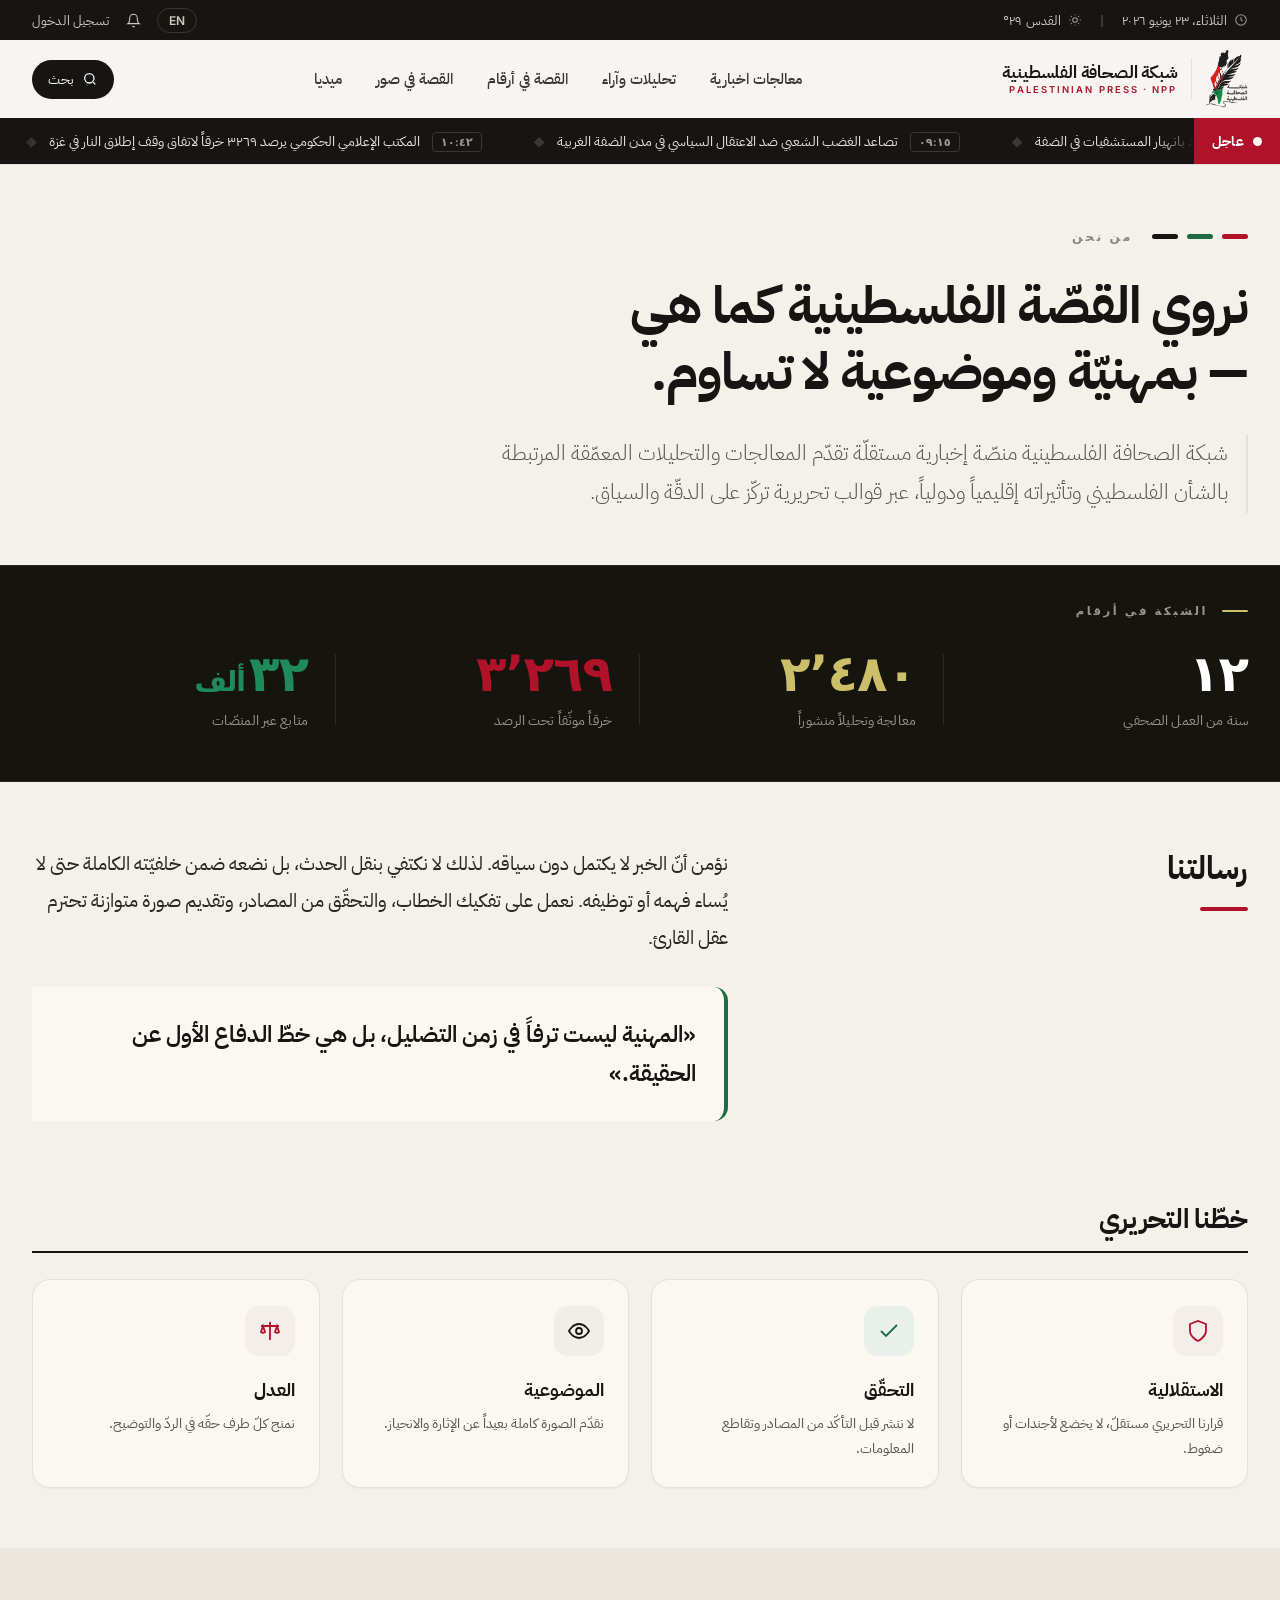
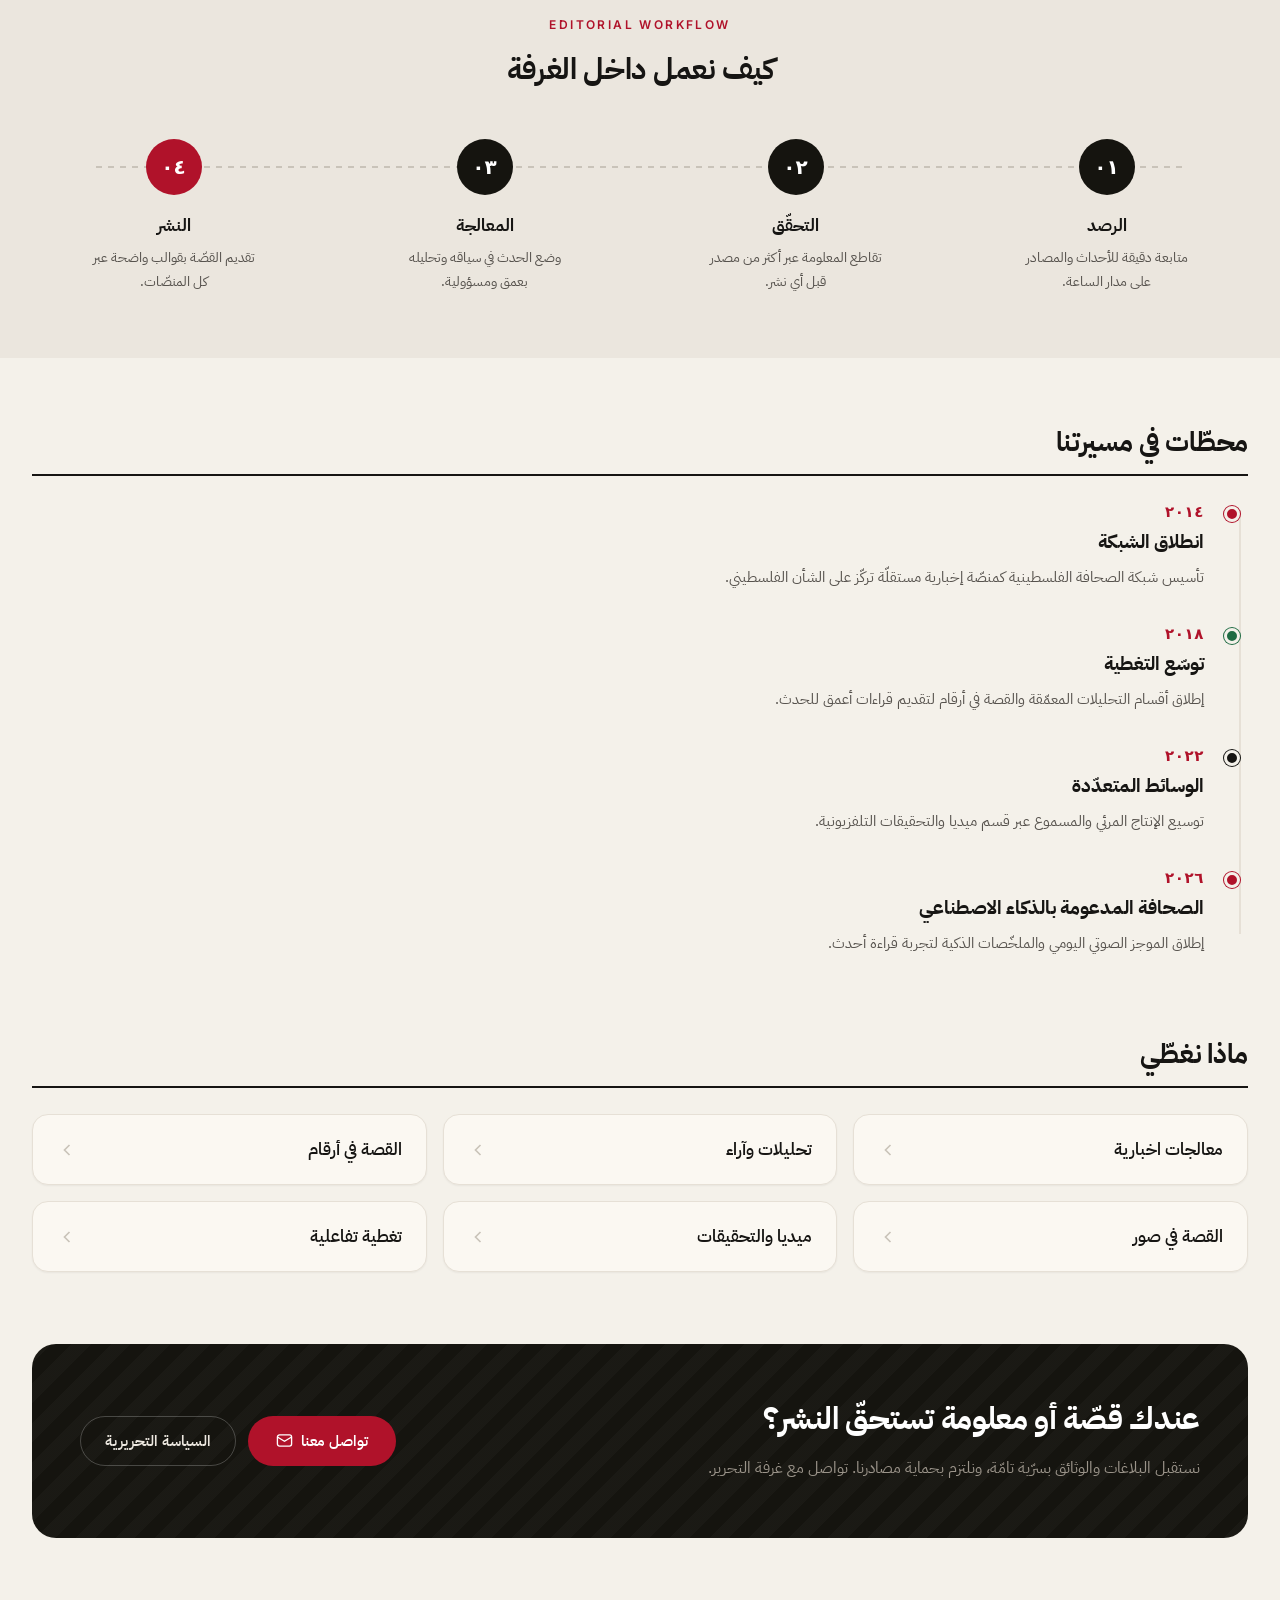
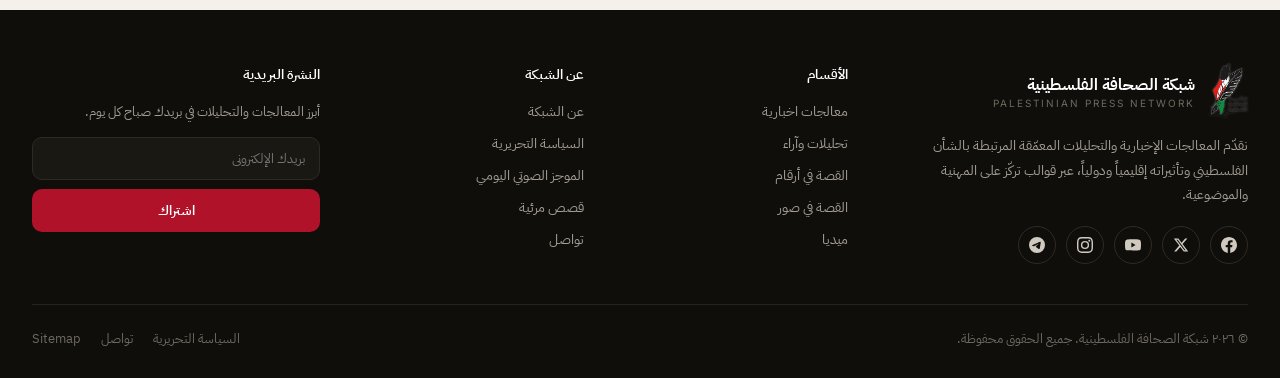
==== commit 28564b9b: "Signed-off-by: Eslam abselnasser <96479431+imsemoo@users.noreply.github.com>" ====
--- a/about.html
+++ b/about.html
@@ -96,6 +96,12 @@
 
   <!-- ===================== شريط الأرقام (count-up) ===================== -->
   <section class="about__stats" data-counters>
+    <div class="wrap">
+      <div class="about__stats-eyebrow">
+        <span class="about__stats-eyebrow-line"></span>
+        <span class="about__stats-eyebrow-label">الشبكة في أرقام</span>
+      </div>
+    </div>
     <div class="wrap about__stats-grid">
       <div class="about__stat">
         <div class="about__stat-value about__stat-value--white"><span data-count-to="12">٠</span></div>
--- a/assets/css/style.css
+++ b/assets/css/style.css
@@ -342,7 +342,7 @@
 .cards { display: grid; grid-template-columns: repeat(3, 1fr); gap: 30px; }
 .card { background: var(--paper); border-radius: 18px; overflow: hidden; cursor: pointer; box-shadow: 0 1px 2px rgba(20,18,14,.04); transition: transform .2s, box-shadow .2s; }
 .card:hover { transform: translateY(-4px); box-shadow: 0 18px 40px -22px rgba(20,18,14,.4); }
-.card__media { position: relative; aspect-ratio: 16/10; background: #E9E4DC; overflow: hidden; }
+.card__media { display: block; position: relative; aspect-ratio: 16/10; background: #E9E4DC; overflow: hidden; }
 .card__cat { position: absolute; top: 13px; inset-inline-start: 13px; z-index: 2; background: rgba(22,21,19,.86); color: #fff; font-size: 11.5px; font-weight: 500; padding: 4px 10px; border-radius: 6px; }
 .card__body { padding: 24px 24px 26px; }
 .card__title { margin: 0 0 18px; font-size: 18.5px; line-height: 1.6; font-weight: 600; color: var(--ink); letter-spacing: -.005em; }
@@ -952,6 +952,7 @@
 .articles__facets {
   position: sticky; top: 96px; padding-top: 30px;
   display: flex; flex-direction: column; gap: 18px;
+  margin-bottom: 40px;
 }
 .articles__facets-head { display: flex; align-items: center; justify-content: space-between; }
 .articles__facets-title { font-size: 16px; font-weight: 700; }
@@ -1485,3 +1486,369 @@
   .contact__lead { font-size: 16px; }
   .contact__identity { grid-template-columns: 1fr; }
 }
+
+/* ======================================================================
+   صقل بريميوم للصفحات الداخلية (الكاتب/الأرشيف/عن الشبكة/تواصل)
+   overrides بكلاسات كل صفحة — تتلو القواعد الأصلية فتفوز بالأسبقية.
+   ====================================================================== */
+/* ===== refine: author.html ===== */
+
+/* أيقونات السوشيال في الهيرو — SVG حقيقية بنمط الفوتر (إزالة اعتماد الحروف) */
+.author-hero__socials { gap: 9px; }
+.author-hero__soc { width: 40px; height: 40px; text-decoration: none; }
+.author-hero__soc svg { width: 17px; height: 17px; display: block; }
+.author-hero__soc:hover { background: var(--d-chip); border-color: #3a372f; color: #fff; }
+
+/* كارت الإحصائيات المتراكب — تراكب أنعم، فاصل بالتوكن، هرمية وتنفّس أوضح */
+.author-stats { margin-top: -60px; padding: 4px; border: 1px solid var(--line); box-shadow: 0 28px 64px -36px rgba(20,18,14,.42); }
+.author-stats__cell { padding: 26px 28px; border-radius: 16px; transition: background .15s ease; }
+.author-stats__cell:hover { background: var(--bg); }
+.author-stats__cell--div { border-inline-end: 1px solid var(--line); }
+.author-stats__value { font-size: 36px; letter-spacing: -.01em; }
+.author-stats__label { margin-top: 8px; font-size: 13px; letter-spacing: .01em; }
+
+/* التبويبات — مساحة تنفّس وهرمية أوضح + حالة hover */
+.author-tabs { gap: 6px; margin-bottom: 30px; }
+.author-tabs__btn { padding: 14px 20px; font-size: 15.5px; transition: color .15s ease; }
+.author-tabs__btn:hover { color: var(--ink); }
+.author-tabs__btn::after { transition: background .18s ease; }
+
+/* المقال المثبّت — إيقاع داخلي أوسع وميتا أوضح */
+.author-pinned { min-height: 360px; margin-bottom: 26px; }
+.author-pinned__body { padding: 36px 38px; }
+.author-pinned__title { margin-bottom: 14px; }
+.author-pinned__meta { gap: 14px; }
+
+/* الشريط الجانبي — مطابقة معيار article.html: حد رفيع، التصاق، إيقاع متّسق */
+.author-side { gap: 22px; position: sticky; top: 96px; }
+.author-widget { border: 1px solid var(--line); padding: 22px 24px; box-shadow: 0 1px 2px rgba(20,18,14,.04); }
+.author-widget__head { margin-bottom: 16px; }
+.author-widget__title { font-size: 15px; }
+
+/* خريطة النشاط — تباعد أنظف للأسطورة */
+.author-heat__legend { margin-top: 14px; gap: 7px; }
+
+/* المحاور — رقاقات بحدّ خفيف وتباعد أوسع */
+.author-beats { gap: 10px; }
+.author-beat { border: 1px solid var(--line); padding: 8px 14px; }
+
+/* الاشتراك بالكاتب — إيقاع داخلي أوسع */
+.author-subscribe { padding: 24px; }
+.author-subscribe__form { gap: 9px; }
+.author-subscribe__btn { padding: 12px; }
+
+/* اتساق الإيقاع الرأسي على الموبايل */
+@media (max-width: 920px) {
+  .author-side { position: static; }
+}
+@media (max-width: 720px) {
+  .author-stats { margin-top: -48px; }
+}
+
+/* ===== refine: articles.html ===== */
+
+/* --- هيرو البحث: هرمية وتنفّس أعمق --- */
+.articles__hero-inner { padding: 56px var(--pad-x) 48px; }
+.articles__kicker {
+  display: inline-flex; align-items: center; gap: 9px;
+  margin-bottom: 14px;
+}
+.articles__kicker::before {
+  content: ""; width: 22px; height: 2px; background: var(--red); border-radius: 2px;
+}
+.articles__title { margin: 0 0 14px; line-height: 1.18; }
+.articles__lead {
+  margin: 0 0 28px; max-width: 760px;
+  font-size: 16px; line-height: 1.75; color: var(--on-d-3); font-weight: 300;
+}
+.articles__search-input {
+  height: 64px; border: 1px solid var(--d-line);
+  box-shadow: 0 1px 2px rgba(0,0,0,.18);
+  transition: border-color .18s ease, box-shadow .18s ease, background .18s ease;
+}
+.articles__search-input:focus {
+  border-color: var(--red);
+  background: var(--d-card-1);
+  box-shadow: 0 0 0 3px rgba(176,18,42,.22);
+}
+.articles__suggest { margin-top: 20px; gap: 9px; }
+.articles__suggest-label { letter-spacing: .01em; }
+.articles__sug { padding: 7px 14px; }
+.articles__sug:hover { background: var(--red); border-color: var(--red); }
+
+/* --- التخطيط: تنفّس بين العمودين --- */
+.articles__layout { gap: 38px; }
+
+/* --- شريط الفلاتر الجانبي --- */
+.articles__facets { top: 104px; gap: 16px; }
+.articles__facets-head {
+  padding: 0 2px 14px; margin-bottom: 2px;
+  border-bottom: 1px solid var(--line);
+}
+.articles__facets-title { font-size: 15px; letter-spacing: -.01em; }
+.articles__reset { transition: color .15s ease; }
+.articles__reset:hover { color: var(--red-dark); }
+.articles__facet-card {
+  border: 1px solid var(--line); padding: 20px;
+  box-shadow: 0 1px 2px rgba(20,18,14,.04);
+}
+.articles__facet-h {
+  display: flex; align-items: center; gap: 8px;
+  font-size: 11.5px; font-weight: 700; letter-spacing: .04em;
+  text-transform: uppercase; color: var(--muted); margin-bottom: 14px;
+}
+.articles__cat { padding: 10px 11px; }
+.articles__cat:hover { background: var(--bg); }
+.articles__cat.is-active { background: rgba(176,18,42,.07); }
+.articles__cat-count {
+  min-width: 26px; padding: 2px 8px; text-align: center;
+  background: var(--bg); border-radius: 20px; color: var(--muted);
+  font-size: 11.5px; font-weight: 600;
+}
+.articles__cat.is-active .articles__cat-count {
+  background: var(--red); color: #fff;
+}
+.articles__type-list { gap: 11px; }
+.articles__type-label { transition: color .15s ease; }
+.articles__type:hover .articles__type-label { color: var(--ink); }
+.articles__time-list { gap: 9px; }
+.articles__time:hover { border-color: var(--ink); color: var(--ink); }
+
+/* --- شريط الأدوات: فرز / عرض --- */
+.articles__results { padding-top: 32px; }
+.articles__toolbar {
+  padding-bottom: 18px; margin-bottom: 22px;
+  border-bottom: 1px solid var(--line);
+}
+.articles__count { font-size: 14.5px; }
+.articles__count b { font-size: 19px; letter-spacing: -.01em; }
+.articles__tools-sep {
+  width: 1px; height: 22px; background: var(--line); margin: 0 2px;
+}
+.articles__sort-btn { transition: background .15s ease, color .15s ease; }
+.articles__sort-btn:not(.is-active):hover { color: var(--ink); }
+.articles__view-btn { transition: background .15s ease, color .15s ease; }
+.articles__view-btn.is-active { box-shadow: 0 1px 2px rgba(20,18,14,.12); }
+
+/* --- شارات الفلاتر النشطة --- */
+.articles__chips { margin-bottom: 24px; }
+
+/* --- شبكة الكروت: إيقاع وهرمية --- */
+.articles__grid { gap: 26px; }
+.articles__card-body { padding: 22px 22px 24px; }
+.articles__card .card__title { margin-bottom: 12px; line-height: 1.55; }
+.articles__excerpt { margin: 0 0 18px; }
+.articles__meta { padding-top: 14px; border-top: 1px solid var(--line); }
+
+/* --- عرض القائمة --- */
+.articles__grid.is-list { gap: 18px; }
+.articles__grid.is-list .articles__card {
+  border: 1px solid var(--line);
+}
+.articles__grid.is-list .card__media { aspect-ratio: 16/10; }
+.articles__grid.is-list .articles__card-body { padding: 24px 26px 24px 4px; }
+.articles__grid.is-list .articles__meta { border-top: none; padding-top: 0; }
+.articles__grid.is-list .articles__excerpt { margin-bottom: 14px; }
+
+/* --- حالة لا نتائج: مساحة أرحب --- */
+.articles__empty { padding: 88px 20px; }
+.articles__empty-icon {
+  width: 80px; height: 80px; background: var(--bg);
+  border: 1px solid var(--line); margin-bottom: 22px;
+}
+.articles__empty-title { font-size: 20px; margin-bottom: 10px; }
+.articles__empty-desc { margin-bottom: 22px; }
+.articles__empty-btn { transition: background .15s ease; padding: 12px 24px; }
+.articles__empty-btn:hover { background: var(--red); }
+
+@media (max-width: 1024px) {
+  .articles__layout { gap: 28px; }
+  .articles__facets { top: auto; }
+}
+@media (max-width: 768px) {
+  .articles__hero-inner { padding: 40px var(--pad-x) 34px; }
+  .articles__lead { font-size: 15px; margin-bottom: 22px; }
+}
+
+/* ===== refine: about.html ===== */
+
+/* 1) المانيفستو: إيقاع وتنفّس أوسع + قياس أدق للّيد */
+.about__hero { padding: 64px var(--pad-x) 52px; }
+.about__eyebrow { gap: 9px; margin-bottom: 30px; }
+.about__kicker { margin-inline-start: 10px; }
+.about__manifesto { margin: 0 0 30px; line-height: 1.26; }
+.about__lead {
+  font-size: 20.5px; line-height: 1.9; max-width: 60ch;
+  padding-inline-start: 18px; border-inline-start: 2px solid var(--line);
+}
+
+/* 2) شريط الأرقام: شريط بيانات محتوى بحدود رفيعة + فواصل رأسية + عنوان سياقي */
+.about__stats { border-block: 1px solid rgba(255,255,255,.08); }
+.about__stats-eyebrow { display: flex; align-items: center; gap: 14px; padding-top: 38px; }
+.about__stats-eyebrow-line { width: 26px; height: 2px; background: var(--gold); border-radius: 2px; }
+.about__stats-eyebrow-label {
+  font-family: var(--font-lat); font-size: 11.5px; font-weight: 600;
+  letter-spacing: .22em; text-transform: uppercase; color: var(--on-d-4);
+}
+.about__stats-grid { padding-top: 30px; padding-bottom: 50px; gap: 0; }
+.about__stat { position: relative; padding-inline: 28px; }
+.about__stat:first-child { padding-inline-start: 0; }
+.about__stat:not(:first-child)::before {
+  content: ""; position: absolute; inset-block: 6px; inset-inline-start: 0;
+  width: 1px; background: rgba(255,255,255,.09);
+}
+.about__stat-value { font-size: 50px; letter-spacing: -.02em; }
+.about__stat-label { margin-top: 12px; font-size: 13.5px; letter-spacing: .01em; }
+
+/* 3) رسالتنا: تنفّس أوسع للاقتباس + هرمية أوضح */
+.about__mission { padding: 64px var(--pad-x); }
+.about__mission-grid { gap: 56px; }
+.about__mission-p { margin: 0 0 28px; }
+.about__mission-p:last-of-type { margin-bottom: 0; }
+.about__quote {
+  margin-top: 30px; padding: 6px 28px;
+  background: var(--paper); border-radius: 0 14px 14px 0;
+}
+.about__quote-text { padding: 22px 0; }
+
+/* 4) كروت القيم: زوايا وحدود أنعم + رفع لطيف + ظل أرقى */
+.about__values { padding: 14px var(--pad-x) 60px; }
+.about__values-grid { gap: 22px; }
+.about__value {
+  border: 1px solid var(--line);
+  box-shadow: 0 1px 2px rgba(20,18,14,.04);
+}
+.about__value:hover {
+  transform: translateY(-5px);
+  box-shadow: 0 26px 54px -30px rgba(20,18,14,.42);
+  border-color: transparent;
+}
+.about__value-icon { margin-bottom: 20px; }
+.about__value-desc { line-height: 1.8; }
+
+/* 5) كيف نعمل: عنوان أوضح + تباعد أرحب وتموضع الريل أدق */
+.about__flow-pad { padding: 64px var(--pad-x); }
+.about__flow-head { margin-bottom: 48px; }
+.about__flow-title { margin-top: 10px; font-size: 30px; }
+.about__flow-grid { gap: 28px; }
+.about__flow-rail { inset-inline: 64px; }
+.about__step-desc { line-height: 1.75; max-width: 22ch; margin-inline: auto; }
+
+/* 6) المحطّات الزمنية: إيقاع رأسي منتظم + إزالة الفراغ الزائد بعد آخر محطّة */
+.about__miles { padding: 64px var(--pad-x); }
+.about__mile { padding-bottom: 34px; }
+.about__mile:last-child { padding-bottom: 0; }
+.about__timeline-rail { bottom: 22px; }
+.about__mile-year { letter-spacing: .04em; margin-bottom: 7px; }
+.about__mile-title { margin-bottom: 8px; }
+.about__mile-desc { line-height: 1.8; }
+
+/* 7) ماذا نغطّي: حدود رفيعة + حركة سهم لطيفة عند المرور */
+.about__coverage { padding: 14px var(--pad-x) 60px; }
+.about__coverage-grid { gap: 16px; }
+.about__sec {
+  border: 1px solid var(--line);
+  transition: background .2s ease, color .2s ease, border-color .2s ease, transform .2s ease;
+}
+.about__sec:hover { border-color: transparent; transform: translateY(-2px); }
+.about__sec-arrow { transition: transform .2s ease, color .2s ease; }
+.about__sec:hover .about__sec-arrow { transform: translateX(-4px); }
+
+/* 8) الـ CTA: تنفّس داخلي أوسع + زر شبح بحدود واضحة على الداكن */
+.about__cta-sec { padding: 12px var(--pad-x) 72px; }
+.about__cta { padding: 54px 48px; }
+.about__cta-title { margin-bottom: 14px; font-size: 31px; line-height: 1.35; }
+.about__cta-desc { line-height: 1.85; }
+.about__cta-btn { padding: 14px 28px; transition: background .2s ease; }
+.about__cta-btn:hover { background: var(--red-dark); }
+.about__cta-ghost {
+  border: 1px solid rgba(255,255,255,.22); color: var(--on-d-1);
+  transition: background .2s ease, border-color .2s ease;
+}
+.about__cta-ghost:hover { background: rgba(255,255,255,.06); border-color: rgba(255,255,255,.4); }
+
+/* تجاوب: إعادة تموضع الفواصل في شريط الأرقام عند الشاشات الأصغر */
+@media (max-width: 980px) {
+  .about__stat:nth-child(odd) { padding-inline-start: 0; }
+  .about__stat:nth-child(odd)::before { display: none; }
+}
+@media (max-width: 640px) {
+  .about__hero { padding: 44px var(--pad-x) 38px; }
+  .about__stat { padding-inline: 0; }
+  .about__stat::before { display: none; }
+  .about__lead { padding-inline-start: 14px; }
+}
+
+/* ===== refine: contact.html ===== */
+
+/* الهيرو: تنفّس أكثر قبل الشبكة + هرمية أنظف للكيكر والعنوان */
+.contact__hero { padding: 60px var(--pad-x) 38px; }
+.contact__kicker-row { gap: 9px; margin-bottom: 20px; }
+.contact__kicker { margin-inline-start: 4px; letter-spacing: .24em; }
+.contact__title { font-size: 48px; line-height: 1.18; letter-spacing: -.025em; margin-bottom: 18px; }
+.contact__lead-row { align-items: flex-start; gap: 22px; }
+.contact__lead { font-size: 19.5px; line-height: 1.72; }
+.contact__pill { margin-top: 4px; background: #E9F0EC; border: 1px solid #d7e4dc; }
+
+/* فاصل خفيف بين الهيرو والجسم + شبكة بتنفّس أوسع */
+.contact { padding-top: 4px; }
+.contact__grid { gap: 34px; }
+
+/* بطاقة الفورم: حدّ رفيع للتعريف + تنفّس داخلي أكبر + هرمية أوضح */
+.contact__panel { padding: 34px 36px; border: 1px solid var(--line); box-shadow: 0 1px 3px rgba(20,18,14,.05); }
+.contact__panel-title { font-size: 23px; letter-spacing: -.01em; margin-bottom: 7px; }
+.contact__panel-sub { margin-bottom: 26px; }
+.contact__field-label { font-size: 13px; letter-spacing: .01em; margin-bottom: 11px; color: var(--ink); }
+
+/* خيارات نوع الرسالة: اتساق التوكنز + حركة لمس لطيفة */
+.contact__purposes { gap: 10px; margin-bottom: 24px; }
+.contact__purpose { color: var(--muted); }
+.contact__purpose:hover { border-color: var(--ink); color: var(--ink); }
+.contact__purpose.is-active:hover { color: #fff; }
+
+/* لوحة السرّية + المراجع: تثبيت الألوان على توكنز الثيم */
+.contact__secure { background: var(--bg); border-color: var(--line); border-radius: 16px; }
+.contact__refbox { background: var(--bg); border-color: var(--line); }
+.contact__attach { border-color: var(--line); background: var(--bg); }
+.contact__attach:hover { border-color: var(--muted-2); }
+
+/* الحقول: انتقال أنعم + تطابق نصف القطر */
+.contact__input { transition: border-color .15s, box-shadow .15s; }
+.contact__input:focus { box-shadow: 0 0 0 3px rgba(22,21,19,.06); }
+
+/* زر الإرسال: لمسة عمق بريميوم */
+.contact__submit { transition: transform .15s, box-shadow .2s; box-shadow: 0 10px 26px -14px rgba(20,18,14,.55); }
+.contact__submit:hover { transform: translateY(-1px); box-shadow: 0 16px 34px -16px rgba(20,18,14,.6); }
+
+/* قنوات التواصل: اتساق نصف القطر مع بطاقة الفورم + حدّ خفيف */
+.contact__channels { gap: 18px; }
+.contact__chan { border-radius: 18px; border: 1px solid var(--line); padding: 22px; }
+.contact__chan--dark { border-color: var(--d-line); }
+.contact__chan-head { margin-bottom: 10px; }
+.contact__office { border-radius: 18px; border: 1px solid var(--line); padding: 22px; }
+.contact__office-title { font-size: 15px; margin-bottom: 14px; }
+
+/* أزرار السوشيال: أيقونات حقيقية بحالة تمرير */
+.contact__office-socials { gap: 10px; margin-top: 18px; }
+.contact__soc { width: 38px; height: 38px; color: var(--muted); text-decoration: none; transition: background .15s, color .15s, border-color .15s; }
+.contact__soc:hover { background: var(--ink); border-color: var(--ink); color: #fff; }
+
+/* الأسئلة الشائعة: إيقاع متناسق مع الهيرو + هرمية أوضح + لمسة تمرير */
+.contact__faq { padding: 60px 0 24px; }
+.contact__faq-list { gap: 14px; }
+.contact__faq-item { border-radius: 18px; border: 1px solid var(--line); box-shadow: none; transition: border-color .15s, box-shadow .2s; }
+.contact__faq-item:hover { box-shadow: 0 1px 3px rgba(20,18,14,.06); }
+.contact__faq-item.is-open { border-color: var(--line); box-shadow: 0 1px 3px rgba(20,18,14,.06); }
+.contact__faq-q { padding: 22px 24px; }
+.contact__faq-q-text { font-size: 16px; letter-spacing: -.005em; }
+.contact__faq-icon { background: var(--bg); }
+.contact__faq-item.is-open .contact__faq-icon { background: #F4EEEA; }
+.contact__faq-a { padding-bottom: 24px; }
+.contact__faq-a-text { font-size: 15px; line-height: 1.9; }
+
+/* الموبايل: حفاظ على الإيقاع البريميوم على الشاشات الصغيرة */
+@media (max-width: 860px) {
+  .contact__hero { padding: 44px var(--pad-x) 30px; }
+  .contact__panel { padding: 26px 22px; }
+  .contact__lead-row { gap: 16px; }
+}
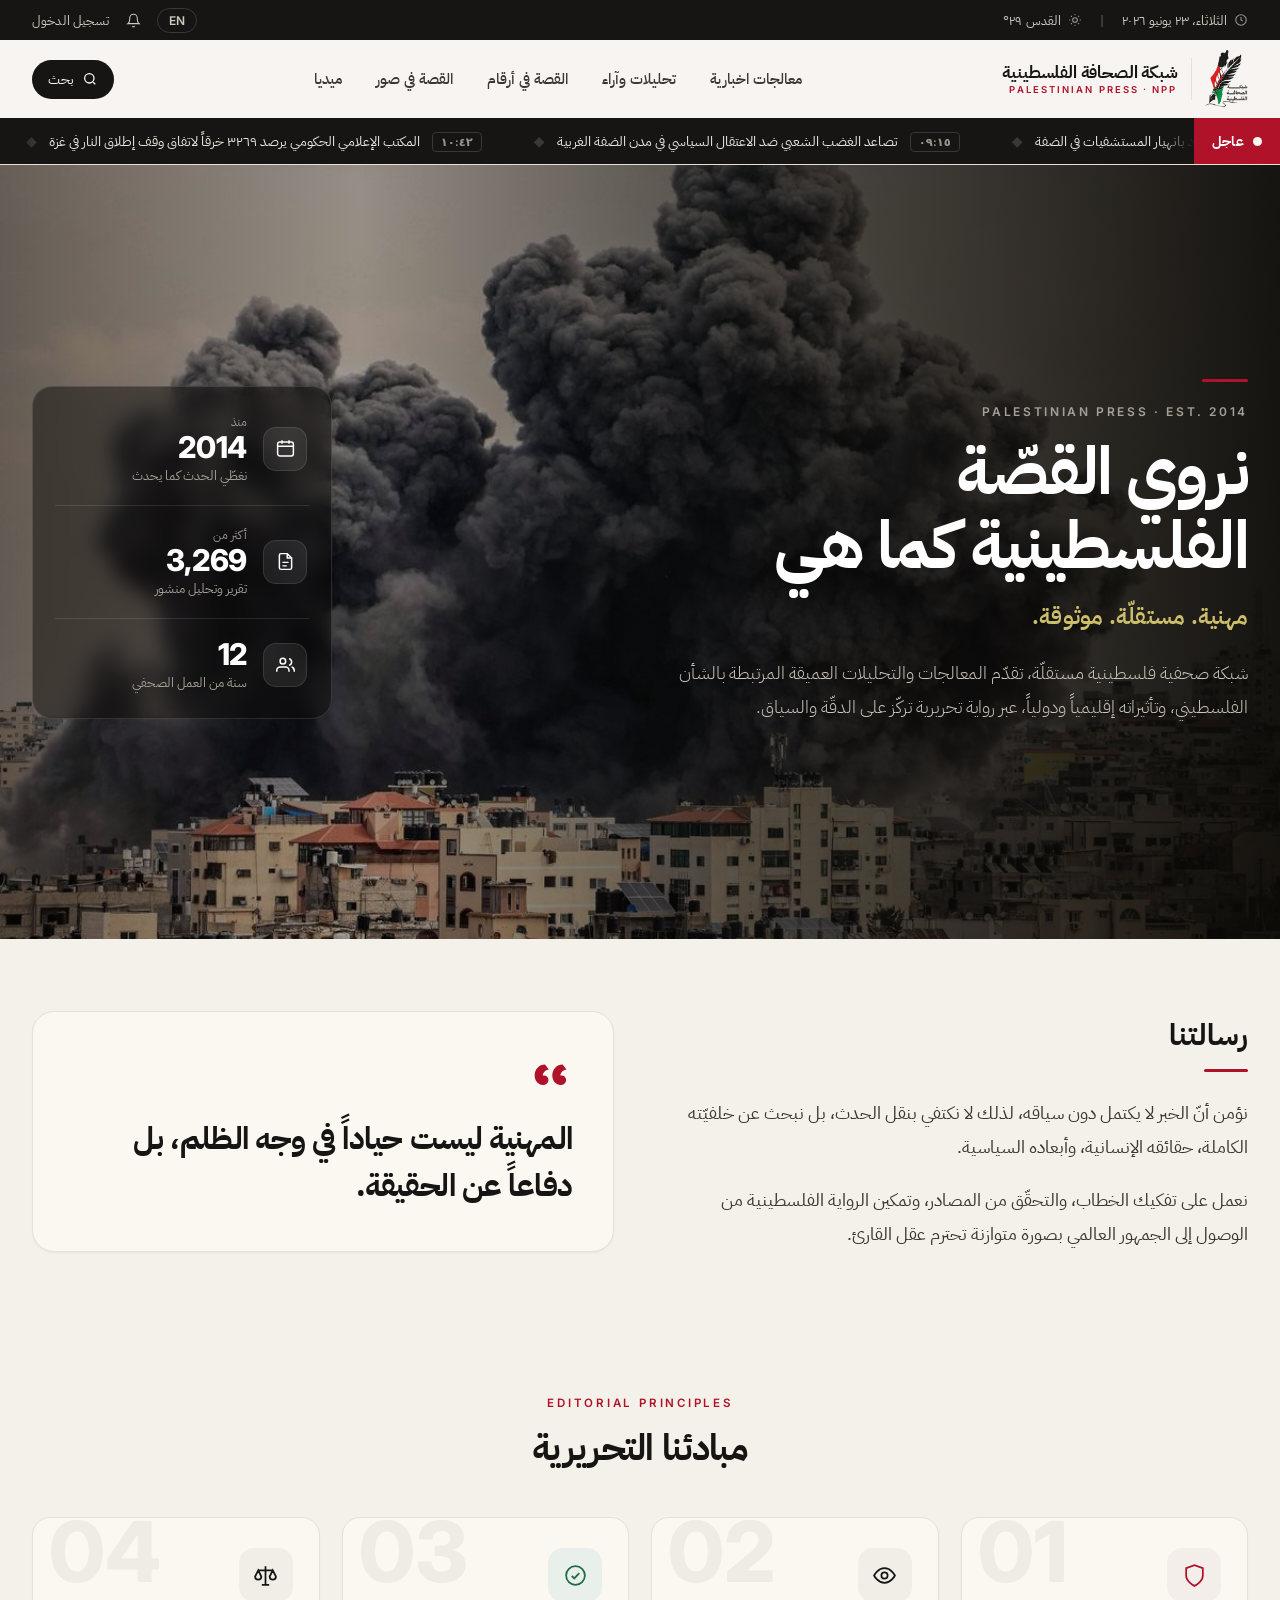
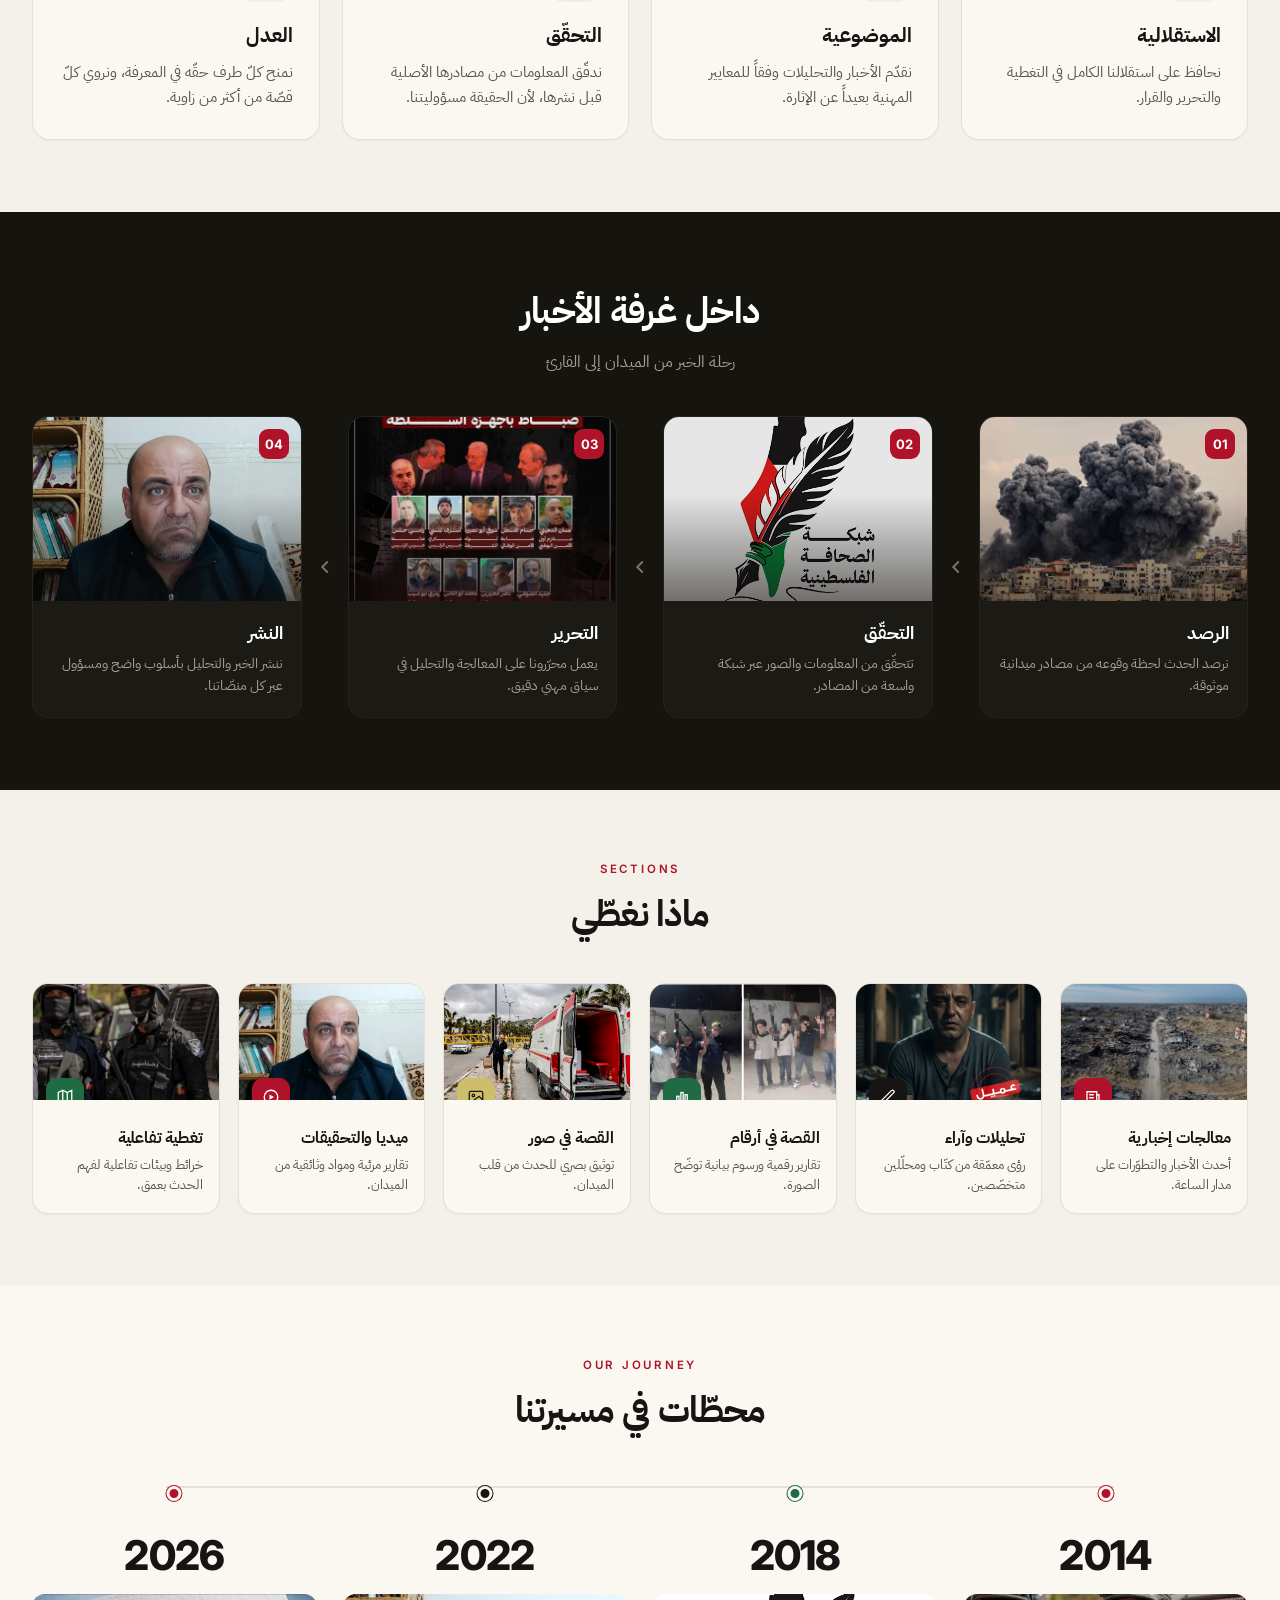
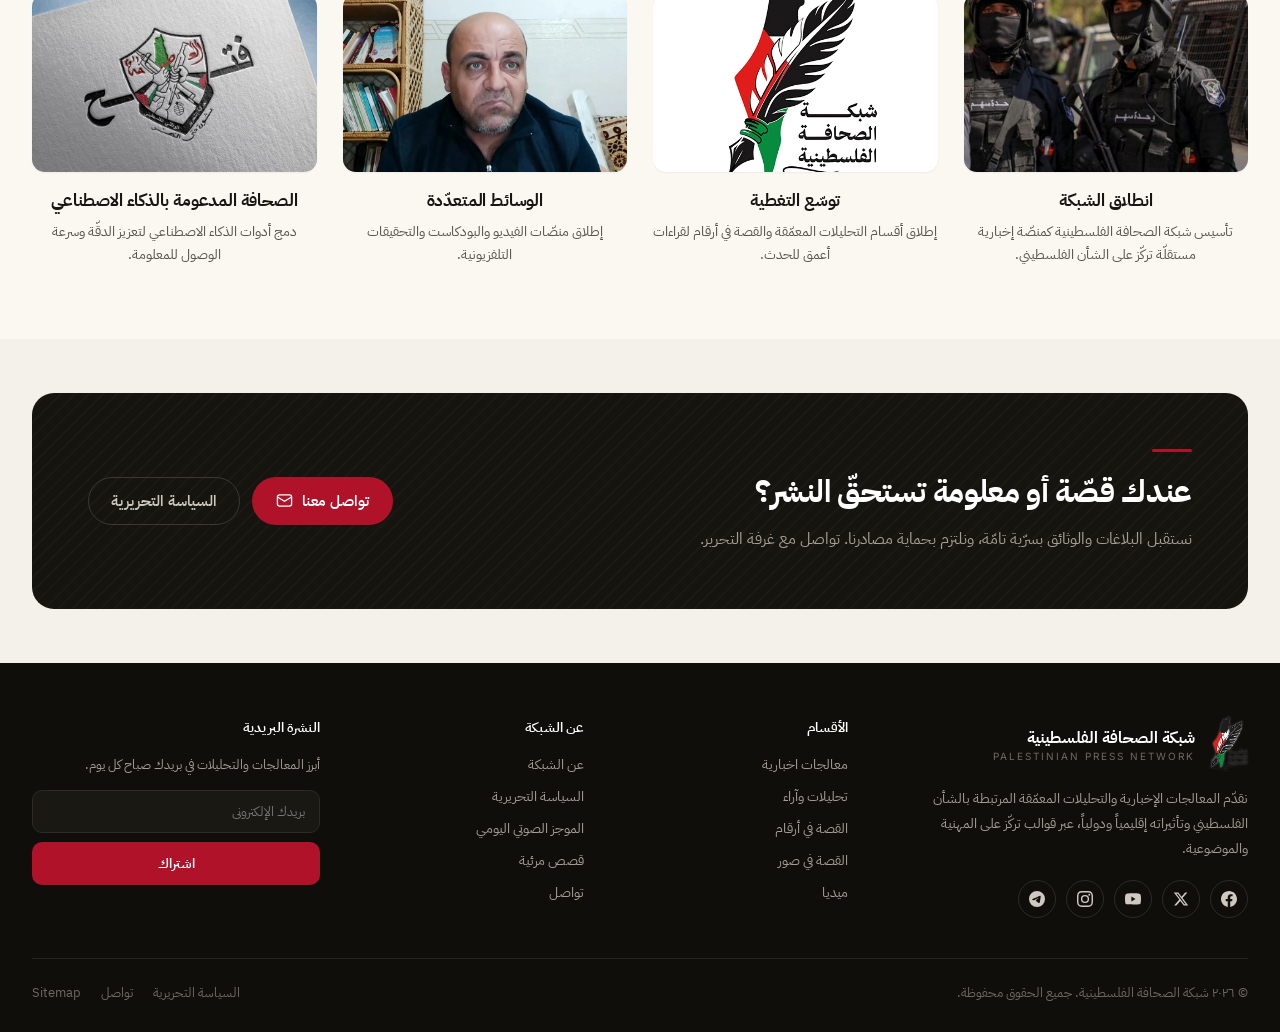
==== commit ebadef6a: "Signed-off-by: Eslam abselnasser <96479431+imsemoo@users.noreply.github.com>" ====
--- a/about.html
+++ b/about.html
@@ -82,210 +82,319 @@
     </div>
   </header>
 
-  <!-- ===================== المانيفستو (Hero) ===================== -->
-  <section class="about__hero wrap">
-    <div class="about__eyebrow">
-      <span class="about__flag about__flag--red"></span>
-      <span class="about__flag about__flag--green"></span>
-      <span class="about__flag about__flag--ink"></span>
-      <span class="about__kicker">من نحن</span>
-    </div>
-    <h1 class="about__manifesto">نروي القصّة الفلسطينية كما هي — بمهنيّة وموضوعية لا تساوم.</h1>
-    <p class="about__lead">شبكة الصحافة الفلسطينية منصّة إخبارية مستقلّة تقدّم المعالجات والتحليلات المعمّقة المرتبطة بالشأن الفلسطيني وتأثيراته إقليمياً ودولياً، عبر قوالب تحريرية تركّز على الدقّة والسياق.</p>
-  </section>
-
-  <!-- ===================== شريط الأرقام (count-up) ===================== -->
-  <section class="about__stats" data-counters>
+  <!-- ===================== 01 — الهيرو ===================== -->
+  <section class="about__hero" id="about-hero">
+    <img class="about__hero-img" src="assets/img/news/ghzh-7.jpg" alt="من الميدان — أرشيف شبكة الصحافة الفلسطينية">
+    <div class="about__hero-shade"></div>
+    <div class="wrap about__hero-inner">
+      <div class="about__hero-main">
+        <span class="about__hero-rule"></span>
+        <span class="about__hero-kicker lat">PALESTINIAN PRESS · EST. 2014</span>
+        <h1 class="about__hero-title">نروي القصّة الفلسطينية كما هي</h1>
+        <p class="about__hero-tag">مهنية. مستقلّة. موثوقة.</p>
+        <p class="about__hero-lead">شبكة صحفية فلسطينية مستقلّة، تقدّم المعالجات والتحليلات العميقة المرتبطة بالشأن الفلسطيني، وتأثيراته إقليمياً ودولياً، عبر رواية تحريرية تركّز على الدقّة والسياق.</p>
+      </div>
+      <aside class="about__hero-stats">
+        <div class="about__hstat">
+          <span class="about__hstat-ic">
+            <svg viewBox="0 0 24 24" fill="none" stroke="currentColor" stroke-width="1.7"><rect x="3" y="4.5" width="18" height="16" rx="2.5"/><path d="M3 9.5h18M8 2.5v4M16 2.5v4"/></svg>
+          </span>
+          <span class="about__hstat-info">
+            <span class="about__hstat-top">منذ</span>
+            <span class="about__hstat-val lat">2014</span>
+            <span class="about__hstat-label">نغطّي الحدث كما يحدث</span>
+          </span>
+        </div>
+        <div class="about__hstat">
+          <span class="about__hstat-ic">
+            <svg viewBox="0 0 24 24" fill="none" stroke="currentColor" stroke-width="1.7"><path d="M14 3H7a2 2 0 0 0-2 2v14a2 2 0 0 0 2 2h10a2 2 0 0 0 2-2V8z"/><path d="M14 3v5h5M8.5 13h7M8.5 17h5"/></svg>
+          </span>
+          <span class="about__hstat-info">
+            <span class="about__hstat-top">أكثر من</span>
+            <span class="about__hstat-val lat">3,269</span>
+            <span class="about__hstat-label">تقرير وتحليل منشور</span>
+          </span>
+        </div>
+        <div class="about__hstat">
+          <span class="about__hstat-ic">
+            <svg viewBox="0 0 24 24" fill="none" stroke="currentColor" stroke-width="1.7"><path d="M16 19v-1.4a4 4 0 0 0-4-4H6a4 4 0 0 0-4 4V19"/><circle cx="9" cy="7" r="3.2"/><path d="M22 19v-1.4a4 4 0 0 0-3-3.86M16 4.13a4 4 0 0 1 0 7.75"/></svg>
+          </span>
+          <span class="about__hstat-info">
+            <span class="about__hstat-val lat">12</span>
+            <span class="about__hstat-label">سنة من العمل الصحفي</span>
+          </span>
+        </div>
+      </aside>
+    </div>
+  </section>
+
+  <!-- ===================== 02 — رسالتنا ===================== -->
+  <section class="about__mission" id="about-mission">
+    <div class="wrap about__mission-grid">
+      <div class="about__mission-text about__reveal">
+        <h2 class="about__mission-title">رسالتنا</h2>
+        <p class="about__mission-p">نؤمن أنّ الخبر لا يكتمل دون سياقه، لذلك لا نكتفي بنقل الحدث، بل نبحث عن خلفيّته الكاملة، حقائقه الإنسانية، وأبعاده السياسية.</p>
+        <p class="about__mission-p">نعمل على تفكيك الخطاب، والتحقّق من المصادر، وتمكين الرواية الفلسطينية من الوصول إلى الجمهور العالمي بصورة متوازنة تحترم عقل القارئ.</p>
+      </div>
+      <figure class="about__mission-quote about__reveal">
+        <svg class="about__mission-qmark" viewBox="0 0 24 24" fill="currentColor" aria-hidden="true"><path d="M9.4 6.5C6.3 6.5 4 9 4 12.3c0 2.8 1.9 4.9 4.4 4.9 1.6 0 2.8-1.1 2.8-2.6 0-1.4-1-2.4-2.3-2.4-.2 0-.5 0-.7.1.1-1.6 1.5-3 3.2-3.2zM18.6 6.5c-3.1 0-5.4 2.5-5.4 5.8 0 2.8 1.9 4.9 4.4 4.9 1.6 0 2.8-1.1 2.8-2.6 0-1.4-1-2.4-2.3-2.4-.2 0-.5 0-.7.1.1-1.6 1.5-3 3.2-3.2z"/></svg>
+        <blockquote class="about__mission-qtext">المهنية ليست حياداً في وجه الظلم، بل دفاعاً عن الحقيقة.</blockquote>
+      </figure>
+    </div>
+  </section>
+
+  <!-- ===================== 03 — مبادئنا التحريرية ===================== -->
+  <section class="about__principles" id="about-principles">
     <div class="wrap">
-      <div class="about__stats-eyebrow">
-        <span class="about__stats-eyebrow-line"></span>
-        <span class="about__stats-eyebrow-label">الشبكة في أرقام</span>
-      </div>
-    </div>
-    <div class="wrap about__stats-grid">
-      <div class="about__stat">
-        <div class="about__stat-value about__stat-value--white"><span data-count-to="12">٠</span></div>
-        <div class="about__stat-label">سنة من العمل الصحفي</div>
-      </div>
-      <div class="about__stat">
-        <div class="about__stat-value about__stat-value--gold"><span data-count-to="2480">٠</span></div>
-        <div class="about__stat-label">معالجة وتحليلاً منشوراً</div>
-      </div>
-      <div class="about__stat">
-        <div class="about__stat-value about__stat-value--red"><span data-count-to="3269">٠</span></div>
-        <div class="about__stat-label">خرقاً موثّقاً تحت الرصد</div>
-      </div>
-      <div class="about__stat">
-        <div class="about__stat-value about__stat-value--green"><span data-count-to="32">٠</span><span class="about__stat-suffix">ألف</span></div>
-        <div class="about__stat-label">متابع عبر المنصّات</div>
-      </div>
-    </div>
-  </section>
-
-  <!-- ===================== رسالتنا ===================== -->
-  <section class="about__mission wrap">
-    <div class="about__mission-grid">
-      <h2 class="about__mission-title">رسالتنا<span class="about__mission-rule"></span></h2>
-      <div>
-        <p class="about__mission-p">نؤمن أنّ الخبر لا يكتمل دون سياقه. لذلك لا نكتفي بنقل الحدث، بل نضعه ضمن خلفيّته الكاملة حتى لا يُساء فهمه أو توظيفه. نعمل على تفكيك الخطاب، والتحقّق من المصادر، وتقديم صورة متوازنة تحترم عقل القارئ.</p>
-        <blockquote class="about__quote">
-          <p class="about__quote-text">«المهنية ليست ترفاً في زمن التضليل، بل هي خطّ الدفاع الأول عن الحقيقة.»</p>
-        </blockquote>
-      </div>
-    </div>
-  </section>
-
-  <!-- ===================== خطّنا التحريري (القيم) ===================== -->
-  <section class="about__values wrap">
-    <div class="sec-head">
-      <h2 class="sec-head__title">خطّنا التحريري</h2>
-    </div>
-    <div class="about__values-grid">
-      <div class="about__value">
-        <div class="about__value-icon about__value-icon--red">
-          <svg width="24" height="24" viewBox="0 0 24 24" fill="none" stroke="currentColor" stroke-width="1.8"><path d="M12 22s8-4 8-10V5l-8-3-8 3v7c0 6 8 10 8 10z"/></svg>
-        </div>
-        <h3 class="about__value-title">الاستقلالية</h3>
-        <p class="about__value-desc">قرارنا التحريري مستقلّ، لا يخضع لأجندات أو ضغوط.</p>
-      </div>
-      <div class="about__value">
-        <div class="about__value-icon about__value-icon--green">
-          <svg width="24" height="24" viewBox="0 0 24 24" fill="none" stroke="currentColor" stroke-width="1.8"><path d="M20 6 9 17l-5-5"/></svg>
-        </div>
-        <h3 class="about__value-title">التحقّق</h3>
-        <p class="about__value-desc">لا ننشر قبل التأكّد من المصادر وتقاطع المعلومات.</p>
-      </div>
-      <div class="about__value">
-        <div class="about__value-icon about__value-icon--ink">
-          <svg width="24" height="24" viewBox="0 0 24 24" fill="none" stroke="currentColor" stroke-width="1.8"><circle cx="12" cy="12" r="3"/><path d="M2 12s3.5-7 10-7 10 7 10 7-3.5 7-10 7-10-7-10-7z"/></svg>
-        </div>
-        <h3 class="about__value-title">الموضوعية</h3>
-        <p class="about__value-desc">نقدّم الصورة كاملة بعيداً عن الإثارة والانحياز.</p>
-      </div>
-      <div class="about__value">
-        <div class="about__value-icon about__value-icon--red">
-          <svg width="24" height="24" viewBox="0 0 24 24" fill="none" stroke="currentColor" stroke-width="1.8"><path d="M12 3v18M3 7h18M5 7l2 6a3 3 0 0 1-4 0zm14 0l2 6a3 3 0 0 1-4 0z"/></svg>
-        </div>
-        <h3 class="about__value-title">العدل</h3>
-        <p class="about__value-desc">نمنح كلّ طرف حقّه في الردّ والتوضيح.</p>
-      </div>
-    </div>
-  </section>
-
-  <!-- ===================== كيف نعمل (Workflow) ===================== -->
-  <section class="about__flow">
-    <div class="wrap about__flow-pad">
-      <div class="about__flow-head">
-        <span class="about__flow-kicker">EDITORIAL WORKFLOW</span>
-        <h2 class="about__flow-title">كيف نعمل داخل الغرفة</h2>
-      </div>
-      <div class="about__flow-grid">
-        <span class="about__flow-rail"></span>
-        <div class="about__step">
-          <div class="about__step-num">٠١</div>
-          <h3 class="about__step-title">الرصد</h3>
-          <p class="about__step-desc">متابعة دقيقة للأحداث والمصادر على مدار الساعة.</p>
-        </div>
-        <div class="about__step">
-          <div class="about__step-num">٠٢</div>
-          <h3 class="about__step-title">التحقّق</h3>
-          <p class="about__step-desc">تقاطع المعلومة عبر أكثر من مصدر قبل أي نشر.</p>
-        </div>
-        <div class="about__step">
-          <div class="about__step-num">٠٣</div>
-          <h3 class="about__step-title">المعالجة</h3>
-          <p class="about__step-desc">وضع الحدث في سياقه وتحليله بعمق ومسؤولية.</p>
-        </div>
-        <div class="about__step">
-          <div class="about__step-num about__step-num--red">٠٤</div>
-          <h3 class="about__step-title">النشر</h3>
-          <p class="about__step-desc">تقديم القصّة بقوالب واضحة عبر كل المنصّات.</p>
-        </div>
-      </div>
-    </div>
-  </section>
-
-  <!-- ===================== محطّات في مسيرتنا ===================== -->
-  <section class="about__miles wrap">
-    <div class="sec-head">
-      <h2 class="sec-head__title">محطّات في مسيرتنا</h2>
-    </div>
-    <div class="about__timeline">
-      <span class="about__timeline-rail"></span>
-      <div class="about__mile">
-        <span class="about__mile-dot about__mile-dot--red"></span>
-        <div class="about__mile-year">٢٠١٤</div>
-        <h3 class="about__mile-title">انطلاق الشبكة</h3>
-        <p class="about__mile-desc">تأسيس شبكة الصحافة الفلسطينية كمنصّة إخبارية مستقلّة تركّز على الشأن الفلسطيني.</p>
-      </div>
-      <div class="about__mile">
-        <span class="about__mile-dot about__mile-dot--green"></span>
-        <div class="about__mile-year">٢٠١٨</div>
-        <h3 class="about__mile-title">توسّع التغطية</h3>
-        <p class="about__mile-desc">إطلاق أقسام التحليلات المعمّقة والقصة في أرقام لتقديم قراءات أعمق للحدث.</p>
-      </div>
-      <div class="about__mile">
-        <span class="about__mile-dot about__mile-dot--ink"></span>
-        <div class="about__mile-year">٢٠٢٢</div>
-        <h3 class="about__mile-title">الوسائط المتعدّدة</h3>
-        <p class="about__mile-desc">توسيع الإنتاج المرئي والمسموع عبر قسم ميديا والتحقيقات التلفزيونية.</p>
-      </div>
-      <div class="about__mile">
-        <span class="about__mile-dot about__mile-dot--red"></span>
-        <div class="about__mile-year">٢٠٢٦</div>
-        <h3 class="about__mile-title">الصحافة المدعومة بالذكاء الاصطناعي</h3>
-        <p class="about__mile-desc">إطلاق الموجز الصوتي اليومي والملخّصات الذكية لتجربة قراءة أحدث.</p>
-      </div>
-    </div>
-  </section>
-
-  <!-- ===================== ماذا نغطّي ===================== -->
-  <section class="about__coverage wrap">
-    <div class="sec-head">
-      <h2 class="sec-head__title">ماذا نغطّي</h2>
-    </div>
-    <div class="about__coverage-grid">
-      <a href="articles.html" class="about__sec">
-        <span class="about__sec-label">معالجات اخبارية</span>
-        <svg class="about__sec-arrow" width="20" height="20" viewBox="0 0 24 24" fill="none" stroke="currentColor" stroke-width="2"><path d="M15 18l-6-6 6-6"/></svg>
-      </a>
-      <a href="articles.html" class="about__sec">
-        <span class="about__sec-label">تحليلات وآراء</span>
-        <svg class="about__sec-arrow" width="20" height="20" viewBox="0 0 24 24" fill="none" stroke="currentColor" stroke-width="2"><path d="M15 18l-6-6 6-6"/></svg>
-      </a>
-      <a href="articles.html" class="about__sec">
-        <span class="about__sec-label">القصة في أرقام</span>
-        <svg class="about__sec-arrow" width="20" height="20" viewBox="0 0 24 24" fill="none" stroke="currentColor" stroke-width="2"><path d="M15 18l-6-6 6-6"/></svg>
-      </a>
-      <a href="articles.html" class="about__sec">
-        <span class="about__sec-label">القصة في صور</span>
-        <svg class="about__sec-arrow" width="20" height="20" viewBox="0 0 24 24" fill="none" stroke="currentColor" stroke-width="2"><path d="M15 18l-6-6 6-6"/></svg>
-      </a>
-      <a href="articles.html" class="about__sec">
-        <span class="about__sec-label">ميديا والتحقيقات</span>
-        <svg class="about__sec-arrow" width="20" height="20" viewBox="0 0 24 24" fill="none" stroke="currentColor" stroke-width="2"><path d="M15 18l-6-6 6-6"/></svg>
-      </a>
-      <a href="articles.html" class="about__sec">
-        <span class="about__sec-label">تغطية تفاعلية</span>
-        <svg class="about__sec-arrow" width="20" height="20" viewBox="0 0 24 24" fill="none" stroke="currentColor" stroke-width="2"><path d="M15 18l-6-6 6-6"/></svg>
-      </a>
-    </div>
-  </section>
-
-  <!-- ===================== CTA ===================== -->
-  <section class="about__cta-sec wrap">
-    <div class="about__cta">
-      <div class="about__cta-tex"></div>
-      <div class="about__cta-row">
-        <div class="about__cta-text">
-          <h2 class="about__cta-title">عندك قصّة أو معلومة تستحقّ النشر؟</h2>
-          <p class="about__cta-desc">نستقبل البلاغات والوثائق بسرّية تامّة، ونلتزم بحماية مصادرنا. تواصل مع غرفة التحرير.</p>
-        </div>
-        <div class="about__cta-actions">
-          <a class="about__cta-btn" href="contact.html">تواصل معنا
-            <svg width="17" height="17" viewBox="0 0 24 24" fill="none" stroke="#fff" stroke-width="1.9"><rect x="2" y="4" width="20" height="16" rx="3"/><path d="m2 7 10 6 10-6"/></svg>
-          </a>
-          <a class="ghost-btn about__cta-ghost" href="about.html">السياسة التحريرية</a>
+      <header class="about__sec-head">
+        <span class="about__sec-kicker lat">EDITORIAL PRINCIPLES</span>
+        <h2 class="about__sec-title">مبادئنا التحريرية</h2>
+      </header>
+      <div class="about__principles-grid">
+        <article class="about__principle about__reveal">
+          <span class="about__principle-num lat">01</span>
+          <span class="about__principle-ic about__principle-ic--red">
+            <svg viewBox="0 0 24 24" fill="none" stroke="currentColor" stroke-width="1.7"><path d="M12 22s8-4 8-10V5l-8-3-8 3v7c0 6 8 10 8 10z"/></svg>
+          </span>
+          <h3 class="about__principle-title">الاستقلالية</h3>
+          <p class="about__principle-desc">نحافظ على استقلالنا الكامل في التغطية والتحرير والقرار.</p>
+        </article>
+        <article class="about__principle about__reveal">
+          <span class="about__principle-num lat">02</span>
+          <span class="about__principle-ic about__principle-ic--ink">
+            <svg viewBox="0 0 24 24" fill="none" stroke="currentColor" stroke-width="1.7"><circle cx="12" cy="12" r="3"/><path d="M2 12s3.5-7 10-7 10 7 10 7-3.5 7-10 7-10-7-10-7z"/></svg>
+          </span>
+          <h3 class="about__principle-title">الموضوعية</h3>
+          <p class="about__principle-desc">نقدّم الأخبار والتحليلات وفقاً للمعايير المهنية بعيداً عن الإثارة.</p>
+        </article>
+        <article class="about__principle about__reveal">
+          <span class="about__principle-num lat">03</span>
+          <span class="about__principle-ic about__principle-ic--green">
+            <svg viewBox="0 0 24 24" fill="none" stroke="currentColor" stroke-width="1.7"><circle cx="12" cy="12" r="9"/><path d="m8.4 12.4 2.4 2.4 4.8-5"/></svg>
+          </span>
+          <h3 class="about__principle-title">التحقّق</h3>
+          <p class="about__principle-desc">ندقّق المعلومات من مصادرها الأصلية قبل نشرها، لأن الحقيقة مسؤوليتنا.</p>
+        </article>
+        <article class="about__principle about__reveal">
+          <span class="about__principle-num lat">04</span>
+          <span class="about__principle-ic about__principle-ic--ink">
+            <svg viewBox="0 0 24 24" fill="none" stroke="currentColor" stroke-width="1.7"><path d="M12 3v18M5 7h14M5 7l-3 6a3 3 0 0 0 6 0zM19 7l3 6a3 3 0 0 1-6 0z"/><path d="M8.5 21h7"/></svg>
+          </span>
+          <h3 class="about__principle-title">العدل</h3>
+          <p class="about__principle-desc">نمنح كلّ طرف حقّه في المعرفة، ونروي كلّ قصّة من أكثر من زاوية.</p>
+        </article>
+      </div>
+    </div>
+  </section>
+
+  <!-- ===================== 04 — داخل غرفة الأخبار ===================== -->
+  <section class="about__news" id="about-news">
+    <div class="wrap">
+      <header class="about__sec-head about__sec-head--light">
+        <h2 class="about__sec-title">داخل غرفة الأخبار</h2>
+        <p class="about__sec-sub">رحلة الخبر من الميدان إلى القارئ</p>
+      </header>
+      <div class="about__flow">
+        <article class="about__step about__reveal">
+          <div class="about__step-media">
+            <img class="about__step-img" src="assets/img/news/ghzh-7.jpg" alt="الرصد">
+            <span class="about__step-shade"></span>
+            <span class="about__step-num lat">01</span>
+          </div>
+          <div class="about__step-body">
+            <h3 class="about__step-title">الرصد</h3>
+            <p class="about__step-desc">نرصد الحدث لحظة وقوعه من مصادر ميدانية موثوقة.</p>
+          </div>
+        </article>
+        <span class="about__flow-arrow"><svg viewBox="0 0 24 24" fill="none" stroke="currentColor" stroke-width="2"><path d="M15 18l-6-6 6-6"/></svg></span>
+        <article class="about__step about__reveal">
+          <div class="about__step-media">
+            <img class="about__step-img" src="assets/img/news/img_20240814_131221_687.jpg" alt="التحقّق">
+            <span class="about__step-shade"></span>
+            <span class="about__step-num lat">02</span>
+          </div>
+          <div class="about__step-body">
+            <h3 class="about__step-title">التحقّق</h3>
+            <p class="about__step-desc">تتحقّق من المعلومات والصور عبر شبكة واسعة من المصادر.</p>
+          </div>
+        </article>
+        <span class="about__flow-arrow"><svg viewBox="0 0 24 24" fill="none" stroke="currentColor" stroke-width="2"><path d="M15 18l-6-6 6-6"/></svg></span>
+        <article class="about__step about__reveal">
+          <div class="about__step-media">
+            <img class="about__step-img" src="assets/img/news/photo-2026-01-13-13-33-02.jpg" alt="التحرير">
+            <span class="about__step-shade"></span>
+            <span class="about__step-num lat">03</span>
+          </div>
+          <div class="about__step-body">
+            <h3 class="about__step-title">التحرير</h3>
+            <p class="about__step-desc">يعمل محرّرونا على المعالجة والتحليل في سياق مهني دقيق.</p>
+          </div>
+        </article>
+        <span class="about__flow-arrow"><svg viewBox="0 0 24 24" fill="none" stroke="currentColor" stroke-width="2"><path d="M15 18l-6-6 6-6"/></svg></span>
+        <article class="about__step about__reveal">
+          <div class="about__step-media">
+            <img class="about__step-img" src="assets/img/news/102946-mpg-00-19-30-16-still003.webp" alt="النشر">
+            <span class="about__step-shade"></span>
+            <span class="about__step-num lat">04</span>
+          </div>
+          <div class="about__step-body">
+            <h3 class="about__step-title">النشر</h3>
+            <p class="about__step-desc">ننشر الخبر والتحليل بأسلوب واضح ومسؤول عبر كل منصّاتنا.</p>
+          </div>
+        </article>
+      </div>
+    </div>
+  </section>
+
+  <!-- ===================== 05 — ماذا نغطّي ===================== -->
+  <section class="about__coverage" id="about-coverage">
+    <div class="wrap">
+      <header class="about__sec-head">
+        <span class="about__sec-kicker lat">SECTIONS</span>
+        <h2 class="about__sec-title">ماذا نغطّي</h2>
+      </header>
+      <div class="about__coverage-grid">
+        <a class="about__cov about__reveal" href="articles.html">
+          <div class="about__cov-media">
+            <img src="assets/img/news/rfh.jpg" alt="">
+            <span class="about__cov-ic about__cov-ic--red">
+              <svg viewBox="0 0 24 24" fill="none" stroke="currentColor" stroke-width="1.7"><path d="M4 5h13v15a1 1 0 0 1-1 1H6a2 2 0 0 1-2-2zM17 9h3v10a2 2 0 0 1-3 1.73M7 9h6M7 13h6M7 17h4"/></svg>
+            </span>
+          </div>
+          <div class="about__cov-body">
+            <h3 class="about__cov-title">معالجات إخبارية</h3>
+            <p class="about__cov-desc">أحدث الأخبار والتطوّرات على مدار الساعة.</p>
+          </div>
+        </a>
+        <a class="about__cov about__reveal" href="articles.html">
+          <div class="about__cov-media">
+            <img src="assets/img/news/abd-alaaty.jpg" alt="">
+            <span class="about__cov-ic about__cov-ic--ink">
+              <svg viewBox="0 0 24 24" fill="none" stroke="currentColor" stroke-width="1.7"><path d="M12 20h9"/><path d="M16.5 3.5a2.12 2.12 0 0 1 3 3L7 19l-4 1 1-4z"/></svg>
+            </span>
+          </div>
+          <div class="about__cov-body">
+            <h3 class="about__cov-title">تحليلات وآراء</h3>
+            <p class="about__cov-desc">رؤى معمّقة من كتّاب ومحلّلين متخصّصين.</p>
+          </div>
+        </a>
+        <a class="about__cov about__reveal" href="articles.html">
+          <div class="about__cov-media">
+            <img src="assets/img/news/jrghwn.jpg" alt="">
+            <span class="about__cov-ic about__cov-ic--green">
+              <svg viewBox="0 0 24 24" fill="none" stroke="currentColor" stroke-width="1.7"><path d="M3 21h18"/><rect x="5" y="11" width="3" height="7"/><rect x="10.5" y="6" width="3" height="12"/><rect x="16" y="9" width="3" height="9"/></svg>
+            </span>
+          </div>
+          <div class="about__cov-body">
+            <h3 class="about__cov-title">القصة في أرقام</h3>
+            <p class="about__cov-desc">تقارير رقمية ورسوم بيانية توضّح الصورة.</p>
+          </div>
+        </a>
+        <a class="about__cov about__reveal" href="articles.html">
+          <div class="about__cov-media">
+            <img src="assets/img/news/mstshfyat.webp" alt="">
+            <span class="about__cov-ic about__cov-ic--gold">
+              <svg viewBox="0 0 24 24" fill="none" stroke="currentColor" stroke-width="1.7"><rect x="3" y="4.5" width="18" height="15" rx="2"/><circle cx="8.5" cy="10" r="1.7"/><path d="m21 16-5-5L5 19.5"/></svg>
+            </span>
+          </div>
+          <div class="about__cov-body">
+            <h3 class="about__cov-title">القصة في صور</h3>
+            <p class="about__cov-desc">توثيق بصري للحدث من قلب الميدان.</p>
+          </div>
+        </a>
+        <a class="about__cov about__reveal" href="articles.html">
+          <div class="about__cov-media">
+            <img src="assets/img/news/102946-mpg-00-19-30-16-still003.webp" alt="">
+            <span class="about__cov-ic about__cov-ic--red">
+              <svg viewBox="0 0 24 24" fill="none" stroke="currentColor" stroke-width="1.7"><circle cx="12" cy="12" r="9"/><path d="M10 8.5l6 3.5-6 3.5z" fill="currentColor" stroke="none"/></svg>
+            </span>
+          </div>
+          <div class="about__cov-body">
+            <h3 class="about__cov-title">ميديا والتحقيقات</h3>
+            <p class="about__cov-desc">تقارير مرئية ومواد وثائقية من الميدان.</p>
+          </div>
+        </a>
+        <a class="about__cov about__reveal" href="articles.html">
+          <div class="about__cov-media">
+            <img src="assets/img/news/almqawmh.webp" alt="">
+            <span class="about__cov-ic about__cov-ic--green">
+              <svg viewBox="0 0 24 24" fill="none" stroke="currentColor" stroke-width="1.7"><path d="m9 3-6 3v15l6-3 6 3 6-3V3l-6 3z"/><path d="M9 3v15M15 6v15"/></svg>
+            </span>
+          </div>
+          <div class="about__cov-body">
+            <h3 class="about__cov-title">تغطية تفاعلية</h3>
+            <p class="about__cov-desc">خرائط وبيئات تفاعلية لفهم الحدث بعمق.</p>
+          </div>
+        </a>
+      </div>
+    </div>
+  </section>
+
+  <!-- ===================== 06 — محطّات في مسيرتنا ===================== -->
+  <section class="about__timeline" id="about-timeline">
+    <div class="wrap">
+      <header class="about__sec-head">
+        <span class="about__sec-kicker lat">OUR JOURNEY</span>
+        <h2 class="about__sec-title">محطّات في مسيرتنا</h2>
+      </header>
+      <ol class="about__tl">
+        <li class="about__tl-item about__reveal">
+          <span class="about__tl-dot about__tl-dot--red"></span>
+          <span class="about__tl-year lat">2014</span>
+          <div class="about__tl-card">
+            <div class="about__tl-media"><img src="assets/img/news/almqawmh.webp" alt=""></div>
+            <h3 class="about__tl-title">انطلاق الشبكة</h3>
+            <p class="about__tl-desc">تأسيس شبكة الصحافة الفلسطينية كمنصّة إخبارية مستقلّة تركّز على الشأن الفلسطيني.</p>
+          </div>
+        </li>
+        <li class="about__tl-item about__reveal">
+          <span class="about__tl-dot about__tl-dot--green"></span>
+          <span class="about__tl-year lat">2018</span>
+          <div class="about__tl-card">
+            <div class="about__tl-media"><img src="assets/img/news/img_20240814_131221_687.jpg" alt=""></div>
+            <h3 class="about__tl-title">توسّع التغطية</h3>
+            <p class="about__tl-desc">إطلاق أقسام التحليلات المعمّقة والقصة في أرقام لقراءات أعمق للحدث.</p>
+          </div>
+        </li>
+        <li class="about__tl-item about__reveal">
+          <span class="about__tl-dot about__tl-dot--ink"></span>
+          <span class="about__tl-year lat">2022</span>
+          <div class="about__tl-card">
+            <div class="about__tl-media"><img src="assets/img/news/102946-mpg-00-19-30-16-still003.webp" alt=""></div>
+            <h3 class="about__tl-title">الوسائط المتعدّدة</h3>
+            <p class="about__tl-desc">إطلاق منصّات الفيديو والبودكاست والتحقيقات التلفزيونية.</p>
+          </div>
+        </li>
+        <li class="about__tl-item about__reveal">
+          <span class="about__tl-dot about__tl-dot--red"></span>
+          <span class="about__tl-year lat">2026</span>
+          <div class="about__tl-card">
+            <div class="about__tl-media"><img src="assets/img/news/thumbs-b-c-a0e7fa30afe671de3b70ba1ede15467f.jpg" alt=""></div>
+            <h3 class="about__tl-title">الصحافة المدعومة بالذكاء الاصطناعي</h3>
+            <p class="about__tl-desc">دمج أدوات الذكاء الاصطناعي لتعزيز الدقّة وسرعة الوصول للمعلومة.</p>
+          </div>
+        </li>
+      </ol>
+    </div>
+  </section>
+
+  <!-- ===================== الدعوة (CTA) ===================== -->
+  <section class="about__cta-sec" id="about-cta">
+    <div class="wrap">
+      <div class="about__cta">
+        <div class="about__cta-tex"></div>
+        <div class="about__cta-row">
+          <div class="about__cta-text">
+            <span class="about__cta-rule"></span>
+            <h2 class="about__cta-title">عندك قصّة أو معلومة تستحقّ النشر؟</h2>
+            <p class="about__cta-desc">نستقبل البلاغات والوثائق بسرّية تامّة، ونلتزم بحماية مصادرنا. تواصل مع غرفة التحرير.</p>
+          </div>
+          <div class="about__cta-actions">
+            <a class="about__cta-btn" href="contact.html">تواصل معنا
+              <svg width="17" height="17" viewBox="0 0 24 24" fill="none" stroke="#fff" stroke-width="1.9"><rect x="2" y="4" width="20" height="16" rx="3"/><path d="m2 7 10 6 10-6"/></svg>
+            </a>
+            <a class="about__cta-ghost" href="about.html">السياسة التحريرية</a>
+          </div>
         </div>
       </div>
     </div>
--- a/assets/css/style.css
+++ b/assets/css/style.css
@@ -1249,114 +1249,161 @@
 }
 
 /* ===== about.html ===== */
-
-/* المانيفستو (Hero) */
-.about__hero { padding: 56px var(--pad-x) 46px; }
-.about__eyebrow { display: flex; align-items: center; gap: 10px; margin-bottom: 26px; }
-.about__flag { width: 26px; height: 5px; border-radius: 3px; }
-.about__flag--red { background: var(--red); }
-.about__flag--green { background: var(--green); }
-.about__flag--ink { background: var(--ink); }
-.about__kicker { font-family: var(--font-lat); font-size: 12px; font-weight: 600; letter-spacing: .22em; color: var(--muted-2); margin-inline-start: 8px; }
-.about__manifesto { margin: 0 0 28px; font-size: 52px; line-height: 1.28; font-weight: 700; letter-spacing: -.02em; max-width: 20ch; text-wrap: balance; color: var(--ink); }
-.about__lead { margin: 0; font-size: 20px; line-height: 1.85; color: var(--muted); font-weight: 300; max-width: 64ch; }
-
-/* شريط الأرقام (count-up) */
-.about__stats { background: var(--d-panel); color: #fff; }
-.about__stats-grid { display: grid; grid-template-columns: repeat(4, 1fr); gap: 24px; padding-top: 46px; padding-bottom: 46px; }
-.about__stat-value { font-family: var(--font-lat); font-weight: 800; font-size: 46px; line-height: 1; }
-.about__stat-value--white { color: #fff; }
-.about__stat-value--gold { color: var(--gold); }
-.about__stat-value--red { color: var(--red); }
-.about__stat-value--green { color: var(--green-bright); }
-.about__stat-suffix { font-size: 28px; margin-inline-start: 4px; }
-.about__stat-label { margin-top: 10px; font-size: 14px; color: var(--on-d-4); }
-
-/* رسالتنا */
-.about__mission { padding: 56px var(--pad-x); }
-.about__mission-grid { display: grid; grid-template-columns: 0.8fr 1.2fr; gap: 48px; align-items: start; }
-.about__mission-title { margin: 0; font-size: 32px; font-weight: 700; letter-spacing: -.01em; line-height: 1.4; color: var(--ink); }
-.about__mission-rule { display: block; width: 48px; height: 4px; background: var(--red); border-radius: 3px; margin-top: 16px; }
-.about__mission-p { margin: 0 0 22px; font-size: 18.5px; line-height: 2; color: #2A2825; }
-.about__quote { margin: 0; padding: 4px 26px; border-inline-start: 4px solid var(--green); }
-.about__quote-text { margin: 0; font-size: 23px; line-height: 1.7; font-weight: 600; color: var(--ink); }
-
-/* خطّنا التحريري (القيم) */
-.about__values { padding: 10px var(--pad-x) 56px; }
-.about__values-grid { display: grid; grid-template-columns: repeat(4, 1fr); gap: 20px; }
-.about__value { background: var(--paper); border-radius: 18px; padding: 26px 24px; box-shadow: 0 1px 2px rgba(20,18,14,.05); transition: transform .2s ease, box-shadow .2s ease; }
-.about__value:hover { transform: translateY(-4px); box-shadow: 0 22px 48px -28px rgba(20,18,14,.4); }
-.about__value-icon { width: 50px; height: 50px; border-radius: 14px; display: flex; align-items: center; justify-content: center; margin-bottom: 18px; }
-.about__value-icon--red { background: #F4EEEA; color: var(--red); }
-.about__value-icon--green { background: #E9F0EC; color: var(--green); }
-.about__value-icon--ink { background: #F1EEE7; color: var(--ink); }
-.about__value-title { margin: 0 0 8px; font-size: 18px; font-weight: 700; color: var(--ink); }
-.about__value-desc { margin: 0; font-size: 14px; line-height: 1.75; color: var(--muted); }
-
-/* كيف نعمل (Workflow) */
-.about__flow { background: #EBE6DE; }
-.about__flow-pad { padding: 56px var(--pad-x); }
-.about__flow-head { text-align: center; margin-bottom: 42px; }
-.about__flow-kicker { font-family: var(--font-lat); font-size: 12px; font-weight: 600; letter-spacing: .2em; color: var(--red); }
-.about__flow-title { margin: 8px 0 0; font-size: 28px; font-weight: 700; letter-spacing: -.01em; color: var(--ink); }
-.about__flow-grid { position: relative; display: grid; grid-template-columns: repeat(4, 1fr); gap: 24px; }
-.about__flow-rail { position: absolute; top: 27px; inset-inline: 60px; height: 2px; background: repeating-linear-gradient(90deg, #C9C3B9 0 6px, transparent 6px 12px); }
-.about__step { position: relative; text-align: center; }
-.about__step-num { width: 56px; height: 56px; border-radius: 50%; background: var(--d-panel); color: #fff; font-family: var(--font-lat); font-weight: 800; font-size: 20px; display: flex; align-items: center; justify-content: center; margin: 0 auto 18px; }
-.about__step-num--red { background: var(--red); }
-.about__step-title { margin: 0 0 8px; font-size: 17px; font-weight: 700; color: var(--ink); }
-.about__step-desc { margin: 0; font-size: 13.5px; line-height: 1.7; color: var(--muted); }
-
-/* محطّات في مسيرتنا */
-.about__miles { padding: 56px var(--pad-x); }
-.about__timeline { position: relative; padding-inline-start: 8px; }
-.about__timeline-rail { position: absolute; top: 8px; bottom: 8px; inset-inline-start: 7px; width: 2px; background: var(--line); }
-.about__mile { position: relative; padding-inline-start: 36px; padding-bottom: 28px; }
-.about__mile-dot { position: absolute; top: 4px; inset-inline-start: 0; width: 16px; height: 16px; border-radius: 50%; border: 3px solid var(--bg); }
-.about__mile-dot--red { background: var(--red); box-shadow: 0 0 0 1px var(--red); }
-.about__mile-dot--green { background: var(--green); box-shadow: 0 0 0 1px var(--green); }
-.about__mile-dot--ink { background: var(--ink); box-shadow: 0 0 0 1px var(--ink); }
-.about__mile-year { font-family: var(--font-lat); font-weight: 800; font-size: 15px; color: var(--red); margin-bottom: 5px; }
-.about__mile-title { margin: 0 0 6px; font-size: 18.5px; font-weight: 700; color: var(--ink); }
-.about__mile-desc { margin: 0; font-size: 14.5px; line-height: 1.75; color: var(--muted); max-width: 70ch; }
-
-/* ماذا نغطّي */
-.about__coverage { padding: 10px var(--pad-x) 56px; }
-.about__coverage-grid { display: grid; grid-template-columns: repeat(3, 1fr); gap: 18px; }
-.about__sec { display: flex; align-items: center; justify-content: space-between; gap: 14px; background: var(--paper); border-radius: 16px; padding: 22px 24px; text-decoration: none; box-shadow: 0 1px 2px rgba(20,18,14,.05); color: var(--ink); transition: background .2s ease, color .2s ease; }
-.about__sec:hover { background: var(--d-panel); color: #fff; }
-.about__sec-label { font-size: 17px; font-weight: 600; color: inherit; }
-.about__sec-arrow { color: #C9C3B9; }
-.about__sec:hover .about__sec-arrow { color: #fff; }
-
-/* CTA */
-.about__cta-sec { padding: 0 var(--pad-x) 66px; }
-.about__cta { position: relative; overflow: hidden; background: var(--d-panel); border-radius: 24px; padding: 48px 44px; color: #fff; }
-.about__cta-tex { position: absolute; inset: 0; background-image: repeating-linear-gradient(135deg, rgba(255,255,255,.022) 0 14px, transparent 14px 28px); }
-.about__cta-row { position: relative; display: flex; align-items: center; justify-content: space-between; flex-wrap: wrap; gap: 24px; }
-.about__cta-text { max-width: 54ch; }
-.about__cta-title { margin: 0 0 12px; font-size: 30px; font-weight: 700; letter-spacing: -.01em; }
-.about__cta-desc { margin: 0; font-size: 16px; line-height: 1.8; color: var(--on-d-4); }
-.about__cta-actions { display: flex; gap: 12px; flex-shrink: 0; }
-.about__cta-btn { display: flex; align-items: center; gap: 8px; background: var(--red); color: #fff; border: none; padding: 13px 26px; border-radius: 26px; cursor: pointer; font-size: 15px; font-weight: 600; text-decoration: none; }
-.about__cta-ghost { padding: 13px 24px; border-radius: 26px; font-size: 15px; font-weight: 600; text-decoration: none; color: var(--on-d-2); }
-
-@media (max-width: 1024px) {
-  .about__mission-grid { grid-template-columns: 1fr; }
-  .about__values-grid,
-  .about__stats-grid,
-  .about__flow-grid { grid-template-columns: repeat(2, 1fr); }
-  .about__flow-rail { display: none; }
+/* صفحة «عن الشبكة» — تجربة عصرية بكروت متّسقة مع الهوم بيدج والمقال */
+
+/* رأس قسم موحّد */
+.about__sec-head { text-align: center; margin-bottom: 42px; }
+.about__sec-kicker { display: block; font-family: var(--font-lat); font-size: 11.5px; font-weight: 600; letter-spacing: .24em; text-transform: uppercase; color: var(--red); margin-bottom: 11px; }
+.about__sec-title { margin: 0; font-size: clamp(26px, 3.2vw, 36px); font-weight: 700; letter-spacing: -.02em; color: var(--ink); }
+.about__sec-sub { margin: 12px 0 0; font-size: 16px; color: var(--muted); }
+.about__sec-head--light .about__sec-title { color: #fff; }
+.about__sec-head--light .about__sec-sub { color: var(--on-d-3); }
+
+/* ظهور تدريجي (مُدار من main.js) */
+.about__reveal { opacity: 0; transform: translateY(16px); transition: opacity .6s ease, transform .6s ease; }
+.about__reveal.is-in { opacity: 1; transform: none; }
+@media (prefers-reduced-motion: reduce) { .about__reveal { opacity: 1; transform: none; transition: none; } }
+
+/* ---------- 01 — الهيرو ---------- */
+.about__hero {
+  position: relative;
+  min-height: clamp(580px, 86vh, 800px); display: flex; align-items: center;
+  overflow: hidden; background: var(--d-panel);
+}
+.about__hero-img { position: absolute; inset: 0; width: 100%; height: 100%; object-fit: cover; filter: contrast(1.05) brightness(.84) saturate(.95); }
+.about__hero-shade { position: absolute; inset: 0; background: linear-gradient(to left, rgba(11,10,7,.94) 0%, rgba(11,10,7,.62) 42%, rgba(11,10,7,.24) 72%, rgba(11,10,7,.5) 100%); }
+.about__hero-inner { position: relative; width: 100%; display: flex; align-items: center; justify-content: space-between; gap: 48px; padding-block: 72px; }
+.about__hero-main { flex: 1; max-width: 600px; }
+.about__hero-rule { display: block; width: 46px; height: 3px; background: var(--red); border-radius: 2px; margin-bottom: 22px; }
+.about__hero-kicker { display: block; font-size: 12px; font-weight: 600; letter-spacing: .22em; text-transform: uppercase; color: var(--on-d-3); margin-bottom: 16px; }
+.about__hero-title { margin: 0 0 16px; font-size: clamp(38px, 5.2vw, 66px); font-weight: 700; line-height: 1.12; letter-spacing: -.025em; color: #fff; max-width: 14ch; text-wrap: balance; }
+.about__hero-tag { margin: 0 0 22px; font-size: clamp(18px, 2.1vw, 23px); font-weight: 600; color: var(--gold); letter-spacing: .01em; }
+.about__hero-lead { margin: 0; font-size: clamp(15.5px, 1.7vw, 18px); line-height: 1.9; font-weight: 300; color: var(--on-d-2); max-width: 52ch; }
+
+.about__hero-stats { flex: 0 0 auto; width: 300px; display: flex; flex-direction: column; background: rgba(11,10,7,.46); backdrop-filter: blur(10px); border: 1px solid rgba(255,255,255,.12); border-radius: 20px; padding: 6px 22px; }
+.about__hstat { display: flex; align-items: center; gap: 16px; padding: 20px 2px; }
+.about__hstat + .about__hstat { border-top: 1px solid rgba(255,255,255,.10); }
+.about__hstat-ic { width: 44px; height: 44px; border-radius: 13px; background: rgba(255,255,255,.08); border: 1px solid rgba(255,255,255,.10); display: flex; align-items: center; justify-content: center; color: #fff; flex-shrink: 0; }
+.about__hstat-ic svg { width: 21px; height: 21px; }
+.about__hstat-info { display: flex; flex-direction: column; min-width: 0; }
+.about__hstat-top { font-size: 12px; color: var(--on-d-4); margin-bottom: 1px; }
+.about__hstat-val { font-family: var(--font-lat); font-size: 30px; font-weight: 800; line-height: 1.05; color: #fff; letter-spacing: -.01em; }
+.about__hstat-label { font-size: 12.5px; color: var(--on-d-3); margin-top: 4px; line-height: 1.4; }
+
+/* ---------- 02 — رسالتنا ---------- */
+.about__mission { padding-block: clamp(56px, 8vh, 92px); }
+.about__mission-grid { display: grid; grid-template-columns: 1fr 1fr; gap: 52px; align-items: center; }
+.about__mission-title { position: relative; margin: 0 0 24px; padding-bottom: 15px; font-size: clamp(24px, 2.7vw, 30px); font-weight: 700; color: var(--ink); }
+.about__mission-title::after { content: ""; position: absolute; bottom: 0; inset-inline-start: 0; width: 44px; height: 3px; background: var(--red); border-radius: 2px; }
+.about__mission-p { margin: 0 0 18px; font-size: 17.5px; line-height: 1.95; color: #3a3631; }
+.about__mission-p:last-child { margin-bottom: 0; }
+.about__mission-quote { position: relative; margin: 0; background: var(--paper); border: 1px solid var(--line); border-radius: 22px; padding: 40px 40px 42px; box-shadow: 0 1px 2px rgba(20,18,14,.05); }
+.about__mission-qmark { display: block; width: 46px; height: 46px; color: var(--red); margin-bottom: 18px; }
+.about__mission-qtext { margin: 0; font-size: clamp(22px, 2.6vw, 31px); font-weight: 700; line-height: 1.5; color: var(--ink); letter-spacing: -.015em; }
+
+/* ---------- 03 — مبادئنا التحريرية ---------- */
+.about__principles { padding-block: clamp(56px, 8vh, 92px); }
+.about__principles-grid { display: grid; grid-template-columns: repeat(4, 1fr); gap: 22px; }
+.about__principle { position: relative; background: var(--paper); border: 1px solid var(--line); border-radius: 18px; padding: 30px 26px 28px; overflow: hidden; box-shadow: 0 1px 2px rgba(20,18,14,.04); transition: transform .2s ease, box-shadow .2s ease; }
+.about__principle:hover { transform: translateY(-5px); box-shadow: 0 24px 50px -28px rgba(20,18,14,.42); }
+.about__principle-num { position: absolute; top: -8px; inset-inline-end: 16px; font-family: var(--font-lat); font-size: 84px; font-weight: 800; line-height: 1; color: var(--ink); opacity: .05; z-index: 0; pointer-events: none; }
+.about__principle-ic { position: relative; z-index: 1; width: 54px; height: 54px; border-radius: 15px; display: flex; align-items: center; justify-content: center; margin-bottom: 18px; }
+.about__principle-ic svg { width: 25px; height: 25px; }
+.about__principle-ic--red { background: #F4EEEA; color: var(--red); }
+.about__principle-ic--green { background: #E9F0EC; color: var(--green); }
+.about__principle-ic--ink { background: #F1EEE7; color: var(--ink); }
+.about__principle-title { position: relative; z-index: 1; margin: 0 0 10px; font-size: 20px; font-weight: 700; color: var(--ink); }
+.about__principle-desc { position: relative; z-index: 1; margin: 0; font-size: 14.5px; line-height: 1.75; color: var(--muted); }
+
+/* ---------- 04 — داخل غرفة الأخبار ---------- */
+.about__news { position: relative; background: var(--d-panel); padding-block: clamp(56px, 8vh, 92px); }
+.about__flow { display: flex; align-items: stretch; gap: 0; }
+.about__step { flex: 1 1 0; min-width: 0; background: var(--d-card-1); border: 1px solid var(--d-line); border-radius: 16px; overflow: hidden; display: flex; flex-direction: column; }
+.about__flow-arrow { flex: 0 0 auto; align-self: center; display: flex; align-items: center; justify-content: center; color: var(--on-d-5); padding: 0 12px; }
+.about__flow-arrow svg { width: 22px; height: 22px; }
+.about__step-media { position: relative; aspect-ratio: 16/11; overflow: hidden; }
+.about__step-img { width: 100%; height: 100%; object-fit: cover; filter: contrast(1.05) brightness(.9); }
+.about__step-shade { position: absolute; inset: 0; background: linear-gradient(0deg, rgba(15,13,10,.55), rgba(15,13,10,0) 58%); }
+.about__step-num { position: absolute; top: 12px; inset-inline-start: 12px; width: 30px; height: 30px; border-radius: 9px; background: var(--red); color: #fff; font-family: var(--font-lat); font-size: 13px; font-weight: 700; display: flex; align-items: center; justify-content: center; }
+.about__step-body { padding: 18px 18px 20px; }
+.about__step-title { margin: 0 0 7px; font-size: 18px; font-weight: 700; color: #fff; }
+.about__step-desc { margin: 0; font-size: 13.5px; line-height: 1.65; color: var(--on-d-3); }
+
+/* ---------- 05 — ماذا نغطّي ---------- */
+.about__coverage { padding-block: clamp(56px, 8vh, 92px); }
+.about__coverage-grid { display: grid; grid-template-columns: repeat(6, 1fr); gap: 18px; }
+.about__cov { display: flex; flex-direction: column; background: var(--paper); border: 1px solid var(--line); border-radius: 16px; overflow: hidden; text-decoration: none; box-shadow: 0 1px 2px rgba(20,18,14,.04); transition: transform .2s ease, box-shadow .2s ease; }
+.about__cov:hover { transform: translateY(-5px); box-shadow: 0 22px 46px -26px rgba(20,18,14,.42); }
+.about__cov-media { position: relative; aspect-ratio: 16/10; overflow: hidden; background: #E9E4DC; }
+.about__cov-media img { width: 100%; height: 100%; object-fit: cover; filter: contrast(1.04); transition: transform .45s ease; }
+.about__cov:hover .about__cov-media img { transform: scale(1.06); }
+.about__cov-ic { position: absolute; bottom: -16px; inset-inline-end: 13px; width: 38px; height: 38px; border-radius: 11px; display: flex; align-items: center; justify-content: center; color: #fff; box-shadow: 0 8px 18px -7px rgba(0,0,0,.45); }
+.about__cov-ic svg { width: 18px; height: 18px; }
+.about__cov-ic--red { background: var(--red); }
+.about__cov-ic--green { background: var(--green); }
+.about__cov-ic--ink { background: var(--ink); }
+.about__cov-ic--gold { background: var(--gold); color: var(--ink); }
+.about__cov-body { padding: 26px 16px 18px; }
+.about__cov-title { margin: 0 0 6px; font-size: 15.5px; font-weight: 700; color: var(--ink); letter-spacing: -.01em; }
+.about__cov-desc { margin: 0; font-size: 12.5px; line-height: 1.6; color: var(--muted); }
+
+/* ---------- 06 — محطّات في مسيرتنا (خط زمني أفقي) ---------- */
+.about__timeline { background: var(--paper); padding-block: clamp(56px, 8vh, 92px); }
+.about__tl { position: relative; list-style: none; margin: 0; padding: 56px 0 0; display: grid; grid-template-columns: repeat(4, 1fr); gap: 26px; }
+.about__tl::before { content: ""; position: absolute; top: 7px; inset-inline: 11%; height: 2px; background: var(--line); }
+.about__tl-item { position: relative; display: flex; flex-direction: column; align-items: center; text-align: center; }
+.about__tl-dot { position: absolute; top: -49px; inset-inline-start: 50%; transform: translateX(50%); width: 15px; height: 15px; border-radius: 50%; border: 3px solid var(--paper); }
+.about__tl-dot--red { background: var(--red); box-shadow: 0 0 0 1px var(--red); }
+.about__tl-dot--green { background: var(--green); box-shadow: 0 0 0 1px var(--green); }
+.about__tl-dot--ink { background: var(--ink); box-shadow: 0 0 0 1px var(--ink); }
+.about__tl-year { font-family: var(--font-lat); font-size: clamp(28px, 3.2vw, 42px); font-weight: 800; line-height: 1; color: var(--ink); letter-spacing: -.02em; margin-bottom: 18px; }
+.about__tl-card { width: 100%; }
+.about__tl-media { width: 100%; aspect-ratio: 16/10; border-radius: 13px; overflow: hidden; margin-bottom: 16px; box-shadow: 0 1px 2px rgba(20,18,14,.05); background: #E9E4DC; }
+.about__tl-media img { width: 100%; height: 100%; object-fit: cover; filter: contrast(1.04); }
+.about__tl-title { margin: 0 0 8px; font-size: 17px; font-weight: 700; color: var(--ink); letter-spacing: -.01em; }
+.about__tl-desc { margin: 0; font-size: 13.5px; line-height: 1.7; color: var(--muted); }
+
+/* ---------- الدعوة (CTA) ---------- */
+.about__cta-sec { padding-block: clamp(40px, 6vh, 72px); }
+.about__cta { position: relative; overflow: hidden; background: var(--d-panel); border-radius: 22px; padding: clamp(36px, 5vw, 56px); }
+.about__cta-tex { position: absolute; inset: 0; background-image: repeating-linear-gradient(135deg, rgba(255,255,255,.022) 0 2px, transparent 2px 10px); pointer-events: none; }
+.about__cta-row { position: relative; display: flex; align-items: center; justify-content: space-between; gap: 30px; flex-wrap: wrap; }
+.about__cta-rule { display: block; width: 40px; height: 3px; background: var(--red); border-radius: 2px; margin-bottom: 16px; }
+.about__cta-title { margin: 0 0 10px; font-size: clamp(23px, 2.8vw, 31px); font-weight: 700; color: #fff; letter-spacing: -.01em; }
+.about__cta-desc { margin: 0; font-size: 15.5px; line-height: 1.8; color: var(--on-d-3); max-width: 54ch; }
+.about__cta-actions { display: flex; align-items: center; gap: 12px; flex-shrink: 0; }
+.about__cta-btn { display: inline-flex; align-items: center; gap: 9px; background: var(--red); color: #fff; text-decoration: none; font-size: 15px; font-weight: 600; padding: 13px 24px; border-radius: 24px; transition: background .2s ease; }
+.about__cta-btn:hover { background: var(--red-dark); }
+.about__cta-ghost { display: inline-flex; align-items: center; text-decoration: none; color: var(--on-d-2); border: 1px solid #3a3830; padding: 12px 22px; border-radius: 24px; font-size: 14.5px; font-weight: 600; transition: background .2s ease, border-color .2s ease; }
+.about__cta-ghost:hover { background: rgba(255,255,255,.06); border-color: rgba(255,255,255,.4); }
+
+/* ===================== استجابة ===================== */
+@media (max-width: 1100px) {
+  .about__coverage-grid { grid-template-columns: repeat(3, 1fr); }
+}
+@media (max-width: 1040px) {
+  .about__principles-grid { grid-template-columns: repeat(2, 1fr); }
+  .about__flow { display: grid; grid-template-columns: 1fr 1fr; gap: 16px; }
+  .about__flow-arrow { display: none; }
+  .about__tl { grid-template-columns: repeat(2, 1fr); row-gap: 44px; padding-top: 8px; }
+  .about__tl::before { display: none; }
+  .about__tl-dot { display: none; }
+}
+@media (max-width: 760px) {
+  .about__hero-inner { flex-direction: column; align-items: flex-start; gap: 30px; padding-block: 56px; }
+  .about__hero-stats { width: 100%; }
+  .about__mission-grid { grid-template-columns: 1fr; gap: 32px; }
   .about__coverage-grid { grid-template-columns: repeat(2, 1fr); }
 }
-@media (max-width: 768px) {
-  .about__manifesto { font-size: 36px; }
-  .about__stats-grid,
-  .about__values-grid,
-  .about__flow-grid,
+@media (max-width: 520px) {
+  .about__principles-grid { grid-template-columns: 1fr; }
+  .about__flow { grid-template-columns: 1fr; }
   .about__coverage-grid { grid-template-columns: 1fr; }
+  .about__tl { grid-template-columns: 1fr; }
   .about__cta-row { flex-direction: column; align-items: flex-start; }
-}
+  .about__cta-actions { width: 100%; }
+}
+
 
 /* ===== contact.html ===== */
 /* صفحة «تواصل»: هيرو + فورم + حالة نجاح + قنوات + FAQ. كل الكلاسات بادئتها contact__ */
@@ -1670,115 +1717,6 @@
   .articles__lead { font-size: 15px; margin-bottom: 22px; }
 }
 
-/* ===== refine: about.html ===== */
-
-/* 1) المانيفستو: إيقاع وتنفّس أوسع + قياس أدق للّيد */
-.about__hero { padding: 64px var(--pad-x) 52px; }
-.about__eyebrow { gap: 9px; margin-bottom: 30px; }
-.about__kicker { margin-inline-start: 10px; }
-.about__manifesto { margin: 0 0 30px; line-height: 1.26; }
-.about__lead {
-  font-size: 20.5px; line-height: 1.9; max-width: 60ch;
-  padding-inline-start: 18px; border-inline-start: 2px solid var(--line);
-}
-
-/* 2) شريط الأرقام: شريط بيانات محتوى بحدود رفيعة + فواصل رأسية + عنوان سياقي */
-.about__stats { border-block: 1px solid rgba(255,255,255,.08); }
-.about__stats-eyebrow { display: flex; align-items: center; gap: 14px; padding-top: 38px; }
-.about__stats-eyebrow-line { width: 26px; height: 2px; background: var(--gold); border-radius: 2px; }
-.about__stats-eyebrow-label {
-  font-family: var(--font-lat); font-size: 11.5px; font-weight: 600;
-  letter-spacing: .22em; text-transform: uppercase; color: var(--on-d-4);
-}
-.about__stats-grid { padding-top: 30px; padding-bottom: 50px; gap: 0; }
-.about__stat { position: relative; padding-inline: 28px; }
-.about__stat:first-child { padding-inline-start: 0; }
-.about__stat:not(:first-child)::before {
-  content: ""; position: absolute; inset-block: 6px; inset-inline-start: 0;
-  width: 1px; background: rgba(255,255,255,.09);
-}
-.about__stat-value { font-size: 50px; letter-spacing: -.02em; }
-.about__stat-label { margin-top: 12px; font-size: 13.5px; letter-spacing: .01em; }
-
-/* 3) رسالتنا: تنفّس أوسع للاقتباس + هرمية أوضح */
-.about__mission { padding: 64px var(--pad-x); }
-.about__mission-grid { gap: 56px; }
-.about__mission-p { margin: 0 0 28px; }
-.about__mission-p:last-of-type { margin-bottom: 0; }
-.about__quote {
-  margin-top: 30px; padding: 6px 28px;
-  background: var(--paper); border-radius: 0 14px 14px 0;
-}
-.about__quote-text { padding: 22px 0; }
-
-/* 4) كروت القيم: زوايا وحدود أنعم + رفع لطيف + ظل أرقى */
-.about__values { padding: 14px var(--pad-x) 60px; }
-.about__values-grid { gap: 22px; }
-.about__value {
-  border: 1px solid var(--line);
-  box-shadow: 0 1px 2px rgba(20,18,14,.04);
-}
-.about__value:hover {
-  transform: translateY(-5px);
-  box-shadow: 0 26px 54px -30px rgba(20,18,14,.42);
-  border-color: transparent;
-}
-.about__value-icon { margin-bottom: 20px; }
-.about__value-desc { line-height: 1.8; }
-
-/* 5) كيف نعمل: عنوان أوضح + تباعد أرحب وتموضع الريل أدق */
-.about__flow-pad { padding: 64px var(--pad-x); }
-.about__flow-head { margin-bottom: 48px; }
-.about__flow-title { margin-top: 10px; font-size: 30px; }
-.about__flow-grid { gap: 28px; }
-.about__flow-rail { inset-inline: 64px; }
-.about__step-desc { line-height: 1.75; max-width: 22ch; margin-inline: auto; }
-
-/* 6) المحطّات الزمنية: إيقاع رأسي منتظم + إزالة الفراغ الزائد بعد آخر محطّة */
-.about__miles { padding: 64px var(--pad-x); }
-.about__mile { padding-bottom: 34px; }
-.about__mile:last-child { padding-bottom: 0; }
-.about__timeline-rail { bottom: 22px; }
-.about__mile-year { letter-spacing: .04em; margin-bottom: 7px; }
-.about__mile-title { margin-bottom: 8px; }
-.about__mile-desc { line-height: 1.8; }
-
-/* 7) ماذا نغطّي: حدود رفيعة + حركة سهم لطيفة عند المرور */
-.about__coverage { padding: 14px var(--pad-x) 60px; }
-.about__coverage-grid { gap: 16px; }
-.about__sec {
-  border: 1px solid var(--line);
-  transition: background .2s ease, color .2s ease, border-color .2s ease, transform .2s ease;
-}
-.about__sec:hover { border-color: transparent; transform: translateY(-2px); }
-.about__sec-arrow { transition: transform .2s ease, color .2s ease; }
-.about__sec:hover .about__sec-arrow { transform: translateX(-4px); }
-
-/* 8) الـ CTA: تنفّس داخلي أوسع + زر شبح بحدود واضحة على الداكن */
-.about__cta-sec { padding: 12px var(--pad-x) 72px; }
-.about__cta { padding: 54px 48px; }
-.about__cta-title { margin-bottom: 14px; font-size: 31px; line-height: 1.35; }
-.about__cta-desc { line-height: 1.85; }
-.about__cta-btn { padding: 14px 28px; transition: background .2s ease; }
-.about__cta-btn:hover { background: var(--red-dark); }
-.about__cta-ghost {
-  border: 1px solid rgba(255,255,255,.22); color: var(--on-d-1);
-  transition: background .2s ease, border-color .2s ease;
-}
-.about__cta-ghost:hover { background: rgba(255,255,255,.06); border-color: rgba(255,255,255,.4); }
-
-/* تجاوب: إعادة تموضع الفواصل في شريط الأرقام عند الشاشات الأصغر */
-@media (max-width: 980px) {
-  .about__stat:nth-child(odd) { padding-inline-start: 0; }
-  .about__stat:nth-child(odd)::before { display: none; }
-}
-@media (max-width: 640px) {
-  .about__hero { padding: 44px var(--pad-x) 38px; }
-  .about__stat { padding-inline: 0; }
-  .about__stat::before { display: none; }
-  .about__lead { padding-inline-start: 14px; }
-}
-
 /* ===== refine: contact.html ===== */
 
 /* الهيرو: تنفّس أكثر قبل الشبكة + هرمية أنظف للكيكر والعنوان */
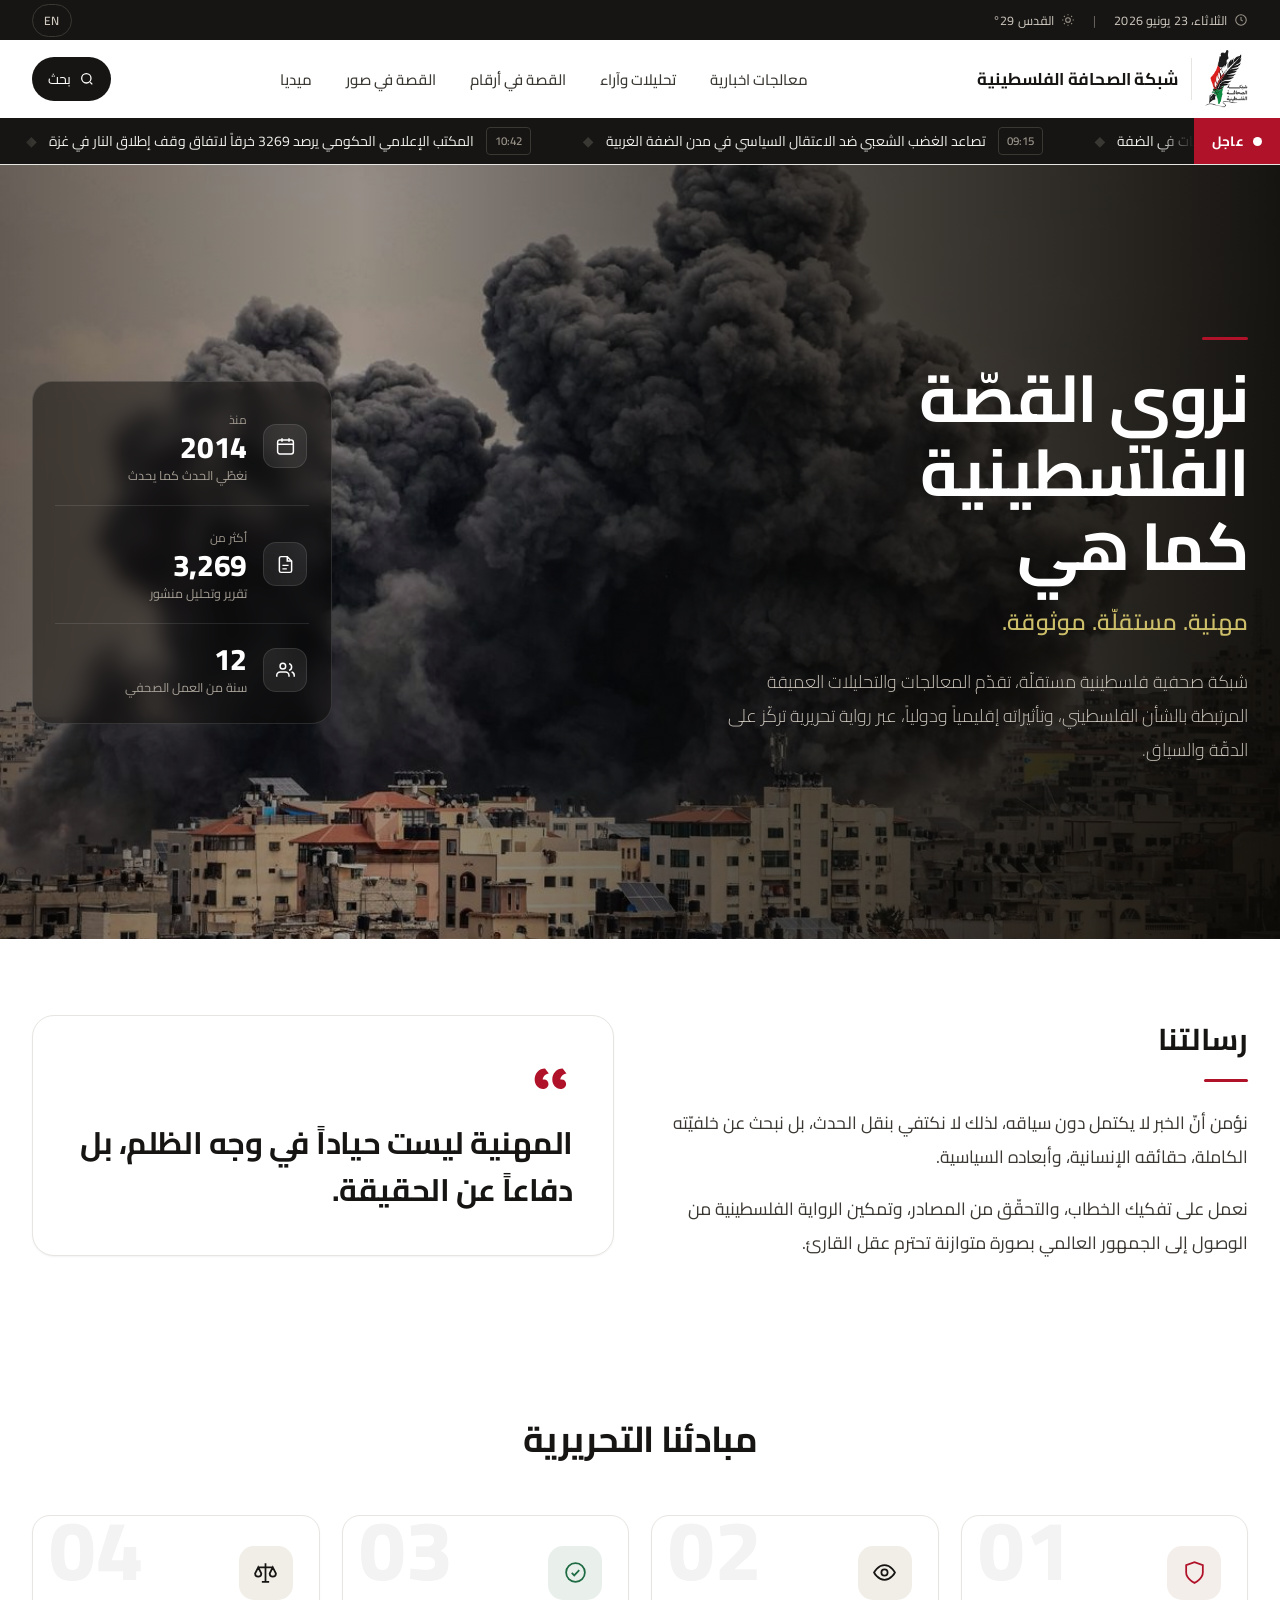
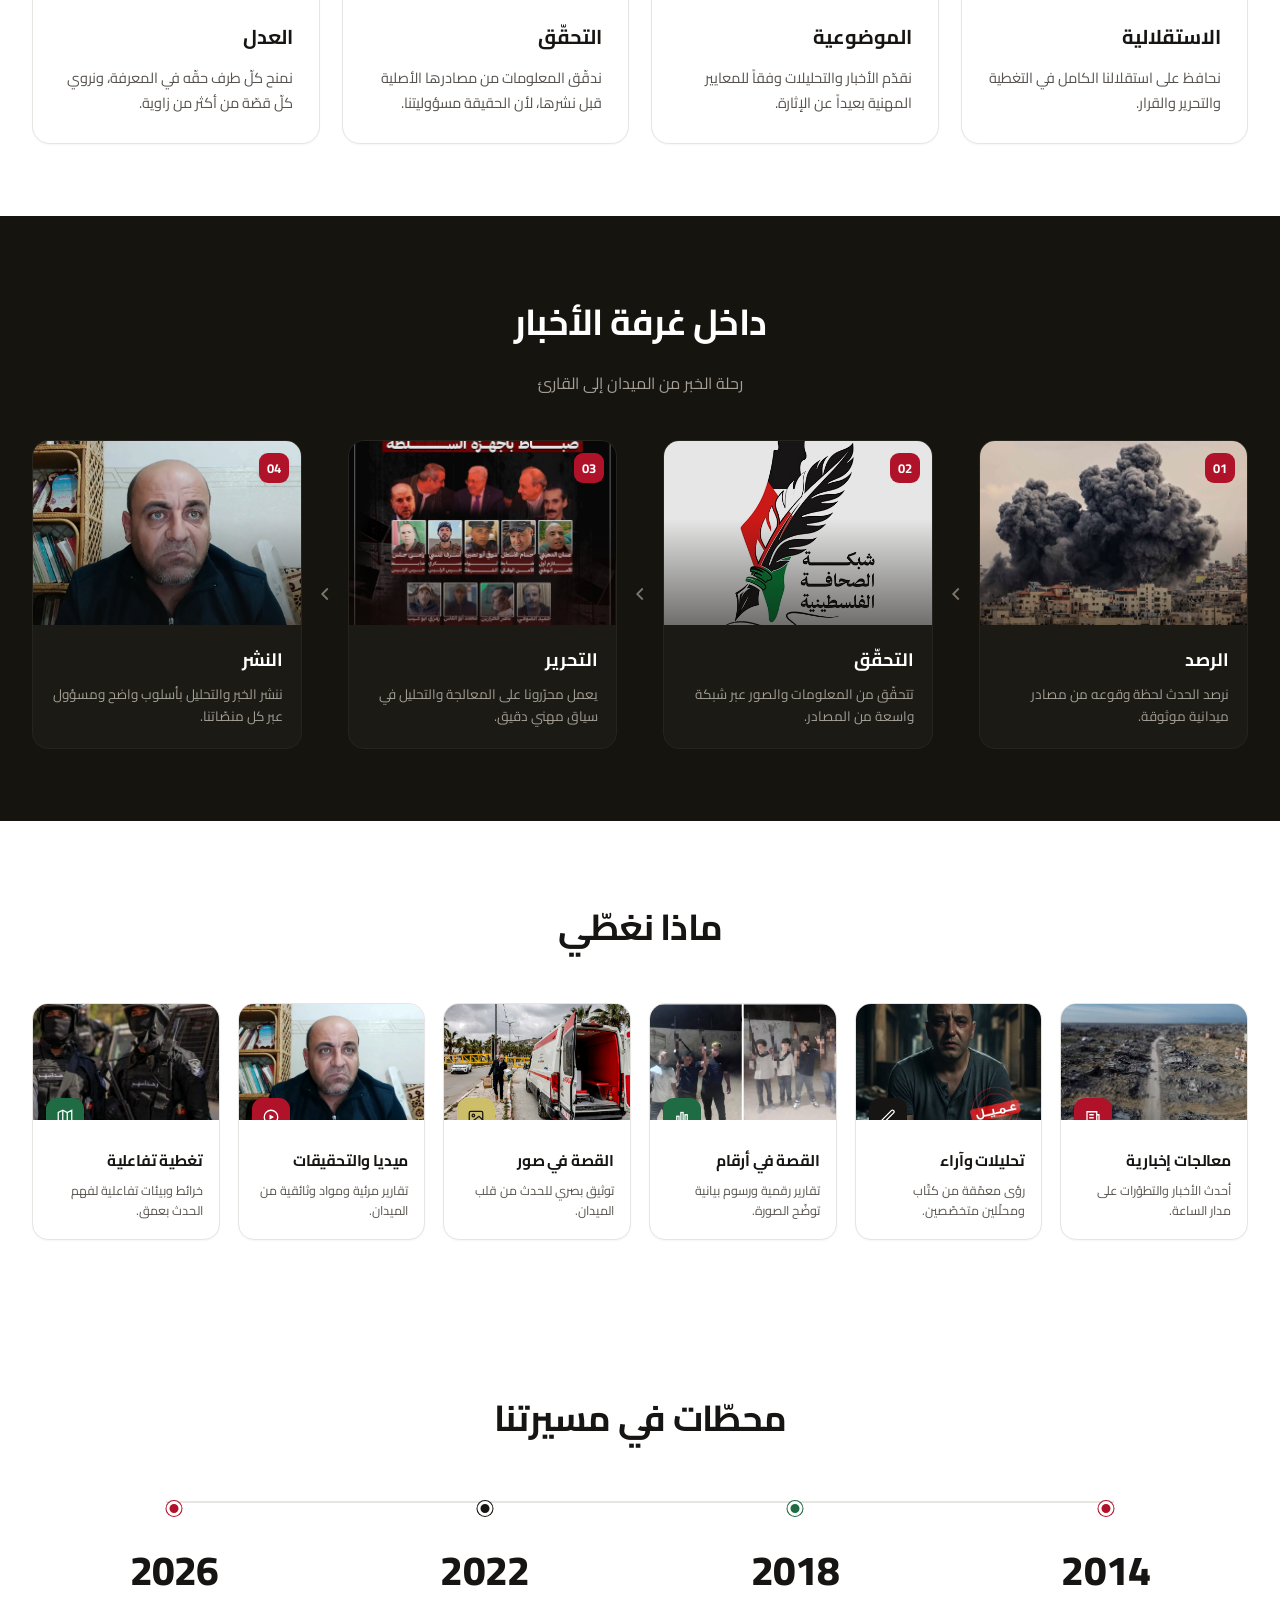
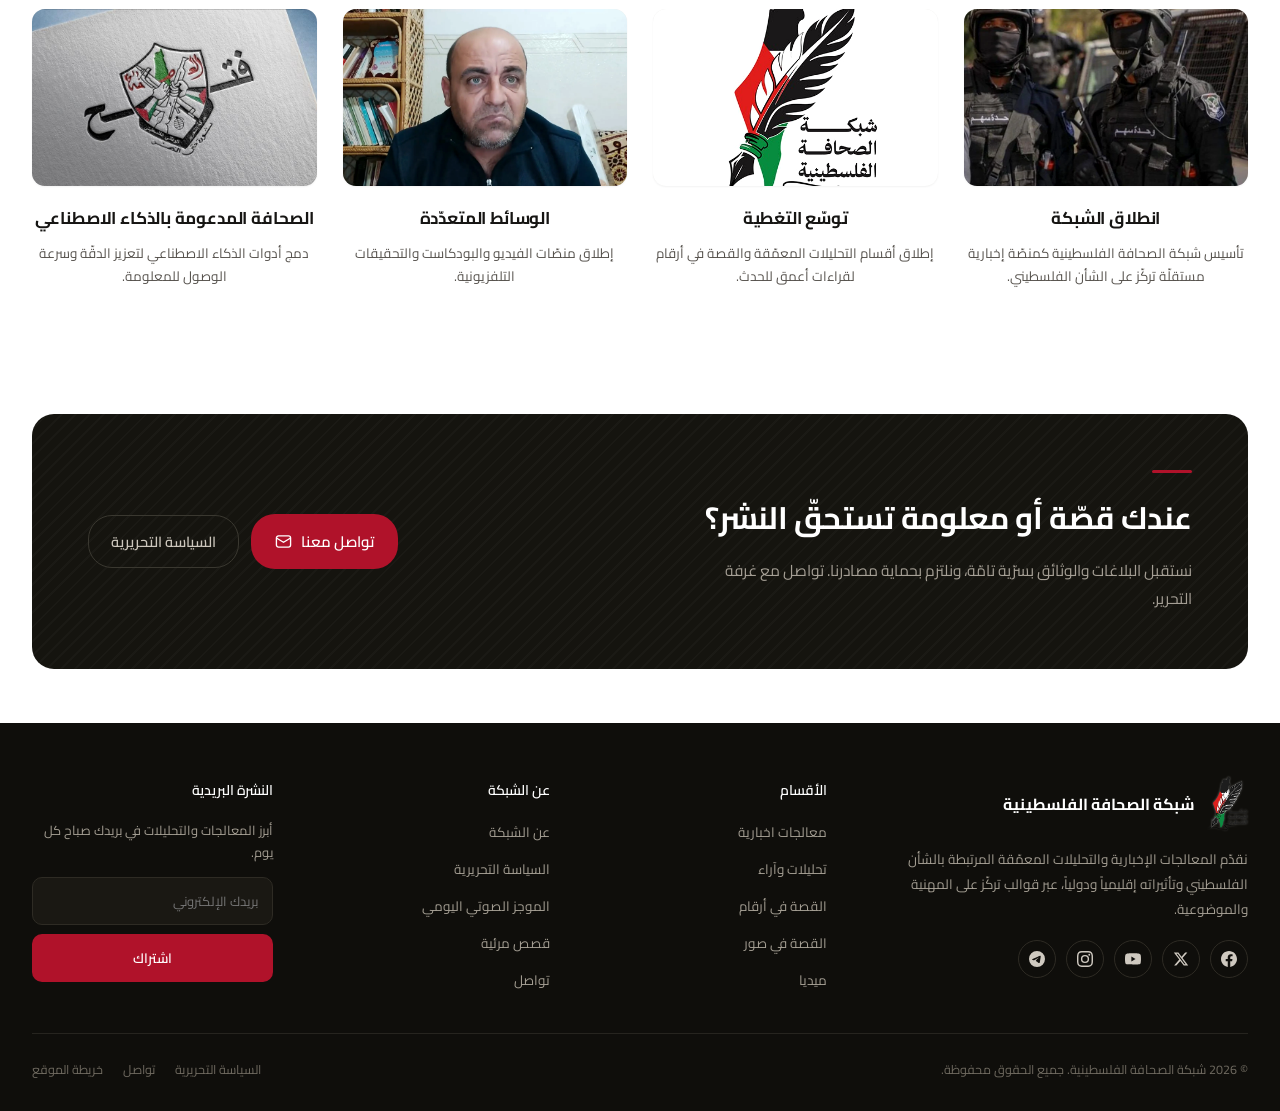
==== commit 8745cad2: "Signed-off-by: Eslam abselnasser <96479431+imsemoo@users.noreply.github.com>" ====
--- a/about.html
+++ b/about.html
@@ -6,10 +6,18 @@
   <title>عن الشبكة — شبكة الصحافة الفلسطينية NPP</title>
   <link rel="preconnect" href="https://fonts.googleapis.com">
   <link rel="preconnect" href="https://fonts.gstatic.com" crossorigin>
-  <link href="https://fonts.googleapis.com/css2?family=IBM+Plex+Sans+Arabic:wght@300;400;500;600;700&family=Inter:wght@400;500;600;700;800&display=swap" rel="stylesheet">
+  <link href="https://fonts.googleapis.com/css2?family=Cairo:wght@300;400;500;600;700;800&display=swap" rel="stylesheet">
   <link rel="stylesheet" href="assets/css/style.css">
 </head>
 <body>
+<!-- ===================== لودر التحميل ===================== -->
+<div class="loader" data-loader aria-hidden="true">
+  <div class="loader__mark">
+    <span class="loader__ring"></span>
+    <img class="loader__logo" src="assets/img/logo.webp" alt="شبكة الصحافة الفلسطينية">
+  </div>
+  <div class="loader__bar"><span class="loader__bar-fill"></span></div>
+</div>
 <div class="npp" dir="rtl">
 
   <!-- ===================== الشريط العلوي ===================== -->
@@ -18,20 +26,16 @@
       <div class="topbar__group">
         <span class="topbar__item">
           <svg width="14" height="14" viewBox="0 0 24 24" fill="none" stroke="#9b958b" stroke-width="1.8"><circle cx="12" cy="12" r="9"/><path d="M12 7v5l3 2"/></svg>
-          <span data-i18n="date">الثلاثاء، ٢٣ يونيو ٢٠٢٦</span>
+          <span data-i18n="date">الثلاثاء، 23 يونيو 2026</span>
         </span>
         <span class="topbar__sep">|</span>
         <span class="topbar__item">
           <svg width="14" height="14" viewBox="0 0 24 24" fill="none" stroke="#9b958b" stroke-width="1.8"><circle cx="12" cy="12" r="4"/><path d="M12 2v2M12 20v2M4 12H2M22 12h-2M5 5l1.5 1.5M17.5 17.5L19 19M19 5l-1.5 1.5M6.5 17.5L5 19"/></svg>
-          <span data-i18n="weather">القدس ٢٩°</span>
+          <span data-i18n="weather">القدس 29°</span>
         </span>
       </div>
       <div class="topbar__group topbar__group--end">
         <button class="topbar__lang" type="button" data-lang-toggle data-i18n="langBtn">EN</button>
-        <span class="topbar__bell">
-          <svg width="15" height="15" viewBox="0 0 24 24" fill="none" stroke="#CFC9C0" stroke-width="1.7"><path d="M18 8a6 6 0 1 0-12 0c0 7-3 9-3 9h18s-3-2-3-9"/><path d="M13.7 21a2 2 0 0 1-3.4 0"/></svg>
-        </span>
-        <span class="topbar__signin" data-i18n="signin">تسجيل الدخول</span>
       </div>
     </div>
   </div>
@@ -44,7 +48,7 @@
         <span class="brand__divider"></span>
         <span class="brand__text">
           <span class="brand__name">شبكة الصحافة الفلسطينية</span>
-          <span class="brand__sub">PALESTINIAN PRESS · NPP</span>
+          
         </span>
       </a>
       <nav class="mainnav">
@@ -58,6 +62,7 @@
         <svg width="16" height="16" viewBox="0 0 24 24" fill="none" stroke="#fff" stroke-width="1.9"><circle cx="11" cy="11" r="7"/><path d="m20 20-3.2-3.2"/></svg>
         بحث
       </button>
+      <button class="navbtn" type="button" data-nav-toggle aria-label="القائمة" aria-expanded="false"><span></span><span></span><span></span></button>
     </div>
 
     <div class="ticker">
@@ -68,15 +73,15 @@
       <div class="ticker__viewport">
         <div class="ticker__track">
           <!-- نسخة 1 -->
-          <span class="ticker__item"><span class="ticker__time">١٠:٤٢</span><span class="ticker__text">المكتب الإعلامي الحكومي يرصد ٣٢٦٩ خرقاً لاتفاق وقف إطلاق النار في غزة</span><span class="ticker__diamond">◆</span></span>
-          <span class="ticker__item"><span class="ticker__time">٠٩:١٥</span><span class="ticker__text">تصاعد الغضب الشعبي ضد الاعتقال السياسي في مدن الضفة الغربية</span><span class="ticker__diamond">◆</span></span>
-          <span class="ticker__item"><span class="ticker__time">٠٨:٣٠</span><span class="ticker__text">إهمال السلطة الفلسطينية يهدّد بانهيار المستشفيات في الضفة</span><span class="ticker__diamond">◆</span></span>
-          <span class="ticker__item"><span class="ticker__time">٠٧:٥٠</span><span class="ticker__text">انقسامات فتح تهدّد بتصعيد معركة خلافة عباس بعد المؤتمر الثامن</span><span class="ticker__diamond">◆</span></span>
+          <span class="ticker__item"><span class="ticker__time">10:42</span><span class="ticker__text">المكتب الإعلامي الحكومي يرصد 3269 خرقاً لاتفاق وقف إطلاق النار في غزة</span><span class="ticker__diamond">◆</span></span>
+          <span class="ticker__item"><span class="ticker__time">09:15</span><span class="ticker__text">تصاعد الغضب الشعبي ضد الاعتقال السياسي في مدن الضفة الغربية</span><span class="ticker__diamond">◆</span></span>
+          <span class="ticker__item"><span class="ticker__time">08:30</span><span class="ticker__text">إهمال السلطة الفلسطينية يهدّد بانهيار المستشفيات في الضفة</span><span class="ticker__diamond">◆</span></span>
+          <span class="ticker__item"><span class="ticker__time">07:50</span><span class="ticker__text">انقسامات فتح تهدّد بتصعيد معركة خلافة عباس بعد المؤتمر الثامن</span><span class="ticker__diamond">◆</span></span>
           <!-- نسخة 2 (لاستمرارية الحركة) -->
-          <span class="ticker__item"><span class="ticker__time">١٠:٤٢</span><span class="ticker__text">المكتب الإعلامي الحكومي يرصد ٣٢٦٩ خرقاً لاتفاق وقف إطلاق النار في غزة</span><span class="ticker__diamond">◆</span></span>
-          <span class="ticker__item"><span class="ticker__time">٠٩:١٥</span><span class="ticker__text">تصاعد الغضب الشعبي ضد الاعتقال السياسي في مدن الضفة الغربية</span><span class="ticker__diamond">◆</span></span>
-          <span class="ticker__item"><span class="ticker__time">٠٨:٣٠</span><span class="ticker__text">إهمال السلطة الفلسطينية يهدّد بانهيار المستشفيات في الضفة</span><span class="ticker__diamond">◆</span></span>
-          <span class="ticker__item"><span class="ticker__time">٠٧:٥٠</span><span class="ticker__text">انقسامات فتح تهدّد بتصعيد معركة خلافة عباس بعد المؤتمر الثامن</span><span class="ticker__diamond">◆</span></span>
+          <span class="ticker__item"><span class="ticker__time">10:42</span><span class="ticker__text">المكتب الإعلامي الحكومي يرصد 3269 خرقاً لاتفاق وقف إطلاق النار في غزة</span><span class="ticker__diamond">◆</span></span>
+          <span class="ticker__item"><span class="ticker__time">09:15</span><span class="ticker__text">تصاعد الغضب الشعبي ضد الاعتقال السياسي في مدن الضفة الغربية</span><span class="ticker__diamond">◆</span></span>
+          <span class="ticker__item"><span class="ticker__time">08:30</span><span class="ticker__text">إهمال السلطة الفلسطينية يهدّد بانهيار المستشفيات في الضفة</span><span class="ticker__diamond">◆</span></span>
+          <span class="ticker__item"><span class="ticker__time">07:50</span><span class="ticker__text">انقسامات فتح تهدّد بتصعيد معركة خلافة عباس بعد المؤتمر الثامن</span><span class="ticker__diamond">◆</span></span>
         </div>
       </div>
     </div>
@@ -89,7 +94,7 @@
     <div class="wrap about__hero-inner">
       <div class="about__hero-main">
         <span class="about__hero-rule"></span>
-        <span class="about__hero-kicker lat">PALESTINIAN PRESS · EST. 2014</span>
+        
         <h1 class="about__hero-title">نروي القصّة الفلسطينية كما هي</h1>
         <p class="about__hero-tag">مهنية. مستقلّة. موثوقة.</p>
         <p class="about__hero-lead">شبكة صحفية فلسطينية مستقلّة، تقدّم المعالجات والتحليلات العميقة المرتبطة بالشأن الفلسطيني، وتأثيراته إقليمياً ودولياً، عبر رواية تحريرية تركّز على الدقّة والسياق.</p>
@@ -147,7 +152,7 @@
   <section class="about__principles" id="about-principles">
     <div class="wrap">
       <header class="about__sec-head">
-        <span class="about__sec-kicker lat">EDITORIAL PRINCIPLES</span>
+        
         <h2 class="about__sec-title">مبادئنا التحريرية</h2>
       </header>
       <div class="about__principles-grid">
@@ -250,7 +255,7 @@
   <section class="about__coverage" id="about-coverage">
     <div class="wrap">
       <header class="about__sec-head">
-        <span class="about__sec-kicker lat">SECTIONS</span>
+        
         <h2 class="about__sec-title">ماذا نغطّي</h2>
       </header>
       <div class="about__coverage-grid">
@@ -334,7 +339,7 @@
   <section class="about__timeline" id="about-timeline">
     <div class="wrap">
       <header class="about__sec-head">
-        <span class="about__sec-kicker lat">OUR JOURNEY</span>
+        
         <h2 class="about__sec-title">محطّات في مسيرتنا</h2>
       </header>
       <ol class="about__tl">
@@ -407,7 +412,7 @@
         <div>
           <div class="footer__brand-row">
             <img class="footer__logo" src="assets/img/logo.webp" alt="">
-            <div><div class="footer__name">شبكة الصحافة الفلسطينية</div><div class="footer__name-sub">PALESTINIAN PRESS NETWORK</div></div>
+            <div><div class="footer__name">شبكة الصحافة الفلسطينية</div></div>
           </div>
           <p class="footer__desc">نقدّم المعالجات الإخبارية والتحليلات المعمّقة المرتبطة بالشأن الفلسطيني وتأثيراته إقليمياً ودولياً، عبر قوالب تركّز على المهنية والموضوعية.</p>
           <div class="socials">
@@ -448,11 +453,11 @@
         </div>
       </div>
       <div class="footer__bottom">
-        <span class="footer__rights" data-i18n="rights">© ٢٠٢٦ شبكة الصحافة الفلسطينية. جميع الحقوق محفوظة.</span>
+        <span class="footer__rights" data-i18n="rights">© 2026 شبكة الصحافة الفلسطينية. جميع الحقوق محفوظة.</span>
         <div class="footer__legal">
           <a href="about.html" data-i18n="f_policy">السياسة التحريرية</a>
           <a href="contact.html" data-i18n="f_contact">تواصل</a>
-          <a href="#">Sitemap</a>
+          <a href="#">خريطة الموقع</a>
         </div>
       </div>
     </div>
--- a/assets/css/style.css
+++ b/assets/css/style.css
@@ -8,15 +8,15 @@
 /* 1) ===================== متغيرات التصميم (Design Tokens) ================= */
 :root {
   /* ألوان */
-  --bg: #F4F1EA;
+  --bg: #FFFFFF;
   --ink: #161513;
   --red: #B0122A;
   --red-dark: #7d0d1f;
   --green: #1F6B43;
   --green-bright: #1F8A5B;
   --green-deep: #16502f;
-  --paper: #FBF8F2;
-  --line: #E6E0D6;
+  --paper: #FFFFFF;
+  --line: #E7E5E2;
   --muted: #57534E;
   --muted-2: #8A857E;
   --gold: #cdbf6a;
@@ -37,8 +37,8 @@
   --on-d-5: #7d7669;
 
   /* خطوط */
-  --font-ar: 'IBM Plex Sans Arabic', system-ui, sans-serif;
-  --font-lat: 'Inter', system-ui, sans-serif;
+  --font-ar: 'Cairo', system-ui, sans-serif;
+  --font-lat: 'Cairo', system-ui, sans-serif;
 
   /* قياسات */
   --maxw: 1320px;
@@ -47,6 +47,7 @@
 
 /* 2) ===================== أساسيات + أنميشن =============================== */
 * { box-sizing: border-box; }
+html { overflow-x: clip; }
 
 body {
   margin: 0;
@@ -146,7 +147,7 @@
 
 .masthead {
   position: sticky; top: 0; z-index: 40;
-  background: rgba(247,245,241,.92); backdrop-filter: blur(12px);
+  background: rgba(255,255,255,.92); backdrop-filter: blur(12px);
   border-bottom: 1px solid var(--line);
 }
 .masthead__inner {
@@ -166,7 +167,15 @@
   color: #3a3833; text-decoration: none; border-radius: 8px;
   transition: background .15s, color .15s;
 }
-.mainnav__link:hover { background: #EBE6DE; color: var(--ink); }
+.mainnav__link:hover { background: #EFEEEC; color: var(--ink); }
+.mainnav__link.is-current { color: var(--red); font-weight: 700; }
+
+/* زرّ القائمة (هامبرغر) — يظهر على الموبايل فقط */
+.navbtn { display: none; flex-direction: column; align-items: center; justify-content: center; gap: 4px; width: 42px; height: 42px; flex-shrink: 0; padding: 0; background: none; border: 1px solid var(--line); border-radius: 11px; cursor: pointer; }
+.navbtn span { display: block; width: 18px; height: 2px; border-radius: 2px; background: var(--ink); transition: transform .2s ease, opacity .2s ease; }
+.masthead.is-menu-open .navbtn span:nth-child(1) { transform: translateY(6px) rotate(45deg); }
+.masthead.is-menu-open .navbtn span:nth-child(2) { opacity: 0; }
+.masthead.is-menu-open .navbtn span:nth-child(3) { transform: translateY(-6px) rotate(-45deg); }
 
 .search-btn {
   display: flex; align-items: center; gap: 8px; flex-shrink: 0;
@@ -192,7 +201,7 @@
   font-family: var(--font-lat); font-size: 11.5px; font-weight: 600; color: #9b958b;
   border: 1px solid #3a3833; padding: 2px 8px; border-radius: 4px;
 }
-.ticker__text { color: #E9E4DC; }
+.ticker__text { color: #EDEDEA; }
 .ticker__diamond { color: #3a3833; }
 
 /* 5) ===================== أقسام الصفحة ================================== */
@@ -228,14 +237,14 @@
 .zoneA__title { margin: 0 0 16px; font-size: 36px; line-height: 1.32; font-weight: 700; color: #fff; letter-spacing: -.01em; max-width: 34ch; text-wrap: balance; }
 .zoneA__excerpt { margin: 0 0 18px; font-size: 15.5px; line-height: 1.8; color: var(--on-d-2); max-width: 60ch; }
 .zoneA__meta { display: flex; align-items: center; gap: 16px; font-size: 13.5px; color: var(--on-d-3); font-family: var(--font-lat); }
-.zoneA__meta-name { color: #E9E4DC; font-family: var(--font-ar); }
+.zoneA__meta-name { color: #EDEDEA; font-family: var(--font-ar); }
 .zoneA__meta-read { display: flex; align-items: center; gap: 5px; }
 
 .zoneCD { display: grid; grid-template-columns: 1fr 1fr; gap: 20px; }
 
 .zoneC {
   position: relative; background: linear-gradient(140deg, #1b1a15, #221f18);
-  border-radius: 18px; padding: 20px; display: flex; flex-direction: column;
+  border-radius: 18px; padding: 22px; display: flex; flex-direction: column;
   box-shadow: 0 18px 44px -28px rgba(20,18,14,.5);
 }
 .zoneC__head { display: flex; align-items: center; gap: 9px; margin-bottom: 14px; }
@@ -243,13 +252,13 @@
 .zoneC__label { font-size: 12px; color: var(--on-d-4); }
 .zoneC__row { display: flex; align-items: center; gap: 14px; }
 .zoneC__info { min-width: 0; flex: 1; }
-.zoneC__title { font-size: 14px; font-weight: 600; color: var(--on-d-1); line-height: 1.45; margin-bottom: 4px; overflow: hidden; text-overflow: ellipsis; white-space: nowrap; }
+.zoneC__title { font-size: 14.5px; font-weight: 600; color: var(--on-d-1); line-height: 1.45; margin-bottom: 5px; overflow: hidden; text-overflow: ellipsis; white-space: nowrap; }
 .zoneC__time { font-family: var(--font-lat); font-size: 11.5px; color: #8a847a; }
 .zoneC__bar { margin-top: 14px; height: 4px; border-radius: 3px; background: #34302a; overflow: hidden; }
 .zoneC__fill { height: 100%; width: 34%; background: var(--red); border-radius: 3px; }
 
 .zoneD {
-  position: relative; border-radius: 18px; overflow: hidden; min-height: 150px; cursor: pointer;
+  position: relative; border-radius: 18px; overflow: hidden; min-height: 162px; cursor: pointer;
   background: var(--d-card-1); box-shadow: 0 18px 44px -28px rgba(20,18,14,.5);
 }
 .zoneD__img { position: absolute; inset: 0; width: 100%; height: 100%; object-fit: cover; filter: contrast(1.05) brightness(.94); }
@@ -260,7 +269,7 @@
   color: #fff; font-size: 11px; font-weight: 600; padding: 4px 10px; border-radius: 20px; font-family: var(--font-lat);
 }
 .zoneD__dur { position: absolute; top: 14px; inset-inline-end: 14px; z-index: 2; background: rgba(15,13,10,.7); color: #fff; font-size: 11px; font-family: var(--font-lat); padding: 3px 8px; border-radius: 5px; }
-.zoneD__title { position: absolute; bottom: 0; z-index: 2; margin: 0; padding: 16px; font-size: 14px; line-height: 1.5; font-weight: 600; color: #fff; }
+.zoneD__title { position: absolute; bottom: 0; z-index: 2; margin: 0; padding: 18px; font-size: 15px; line-height: 1.5; font-weight: 600; color: #fff; }
 
 /* دائرة زر تشغيل فوق الصور */
 .play-circle {
@@ -284,15 +293,15 @@
 .feed__title { color: #fff; font-weight: 600; font-size: 15px; }
 .feed__clock { font-family: var(--font-lat); font-size: 12.5px; color: var(--green-bright); letter-spacing: .05em; }
 .feed__list { display: flex; flex-direction: column; margin-top: 6px; }
-.feed__item { position: relative; padding: 15px 18px 15px 0; border-bottom: 1px solid #211f1a; cursor: pointer; transition: background .15s; }
+.feed__item { position: relative; padding: 18px 18px 18px 0; border-bottom: 1px solid #211f1a; cursor: pointer; transition: background .15s; border-radius: 8px; }
 .feed__item:hover { background: #1c1b16; }
-.feed__node { position: absolute; top: 18px; right: 5px; width: 8px; height: 8px; border-radius: 50%; background: #332f28; border: 2px solid #4a463d; }
-.feed__rail { position: absolute; top: 26px; bottom: -1px; right: 8px; width: 1px; background: #26241f; }
+.feed__node { position: absolute; top: 22px; right: 5px; width: 8px; height: 8px; border-radius: 50%; background: #332f28; border: 2px solid #4a463d; }
+.feed__rail { position: absolute; top: 30px; bottom: -1px; right: 8px; width: 1px; background: #26241f; }
 .feed__body { padding-right: 22px; }
-.feed__meta { display: flex; align-items: center; gap: 9px; margin-bottom: 7px; }
-.feed__tag { font-size: 11px; font-weight: 600; color: #fff; padding: 2px 8px; border-radius: 4px; }
+.feed__meta { display: flex; align-items: center; gap: 10px; margin-bottom: 9px; }
+.feed__tag { font-size: 10.5px; font-weight: 700; letter-spacing: .03em; color: #fff; padding: 3px 9px; border-radius: 5px; }
 .feed__time { font-family: var(--font-lat); font-size: 11.5px; color: var(--on-d-5); }
-.feed__text { font-size: 14px; line-height: 1.6; color: #d8d2c8; }
+.feed__text { font-size: 14px; line-height: 1.72; color: #ddd7cd; }
 .feed__more { margin-top: auto; padding-top: 16px; display: flex; align-items: center; justify-content: center; gap: 8px; color: var(--green-bright); font-size: 14px; font-weight: 600; text-decoration: none; }
 
 /* --- 5.3 الموجز الصوتي اليومي --- */
@@ -306,7 +315,7 @@
     repeating-linear-gradient(-45deg, rgba(255,255,255,.022) 0 1.5px, transparent 1.5px 9px),
     linear-gradient(155deg, #1e1c16 0%, #100f0a 100%); }
 .brief__cover::before { content: ""; position: absolute; top: 0; bottom: 0; inset-inline-start: 0; width: 5px;
-  background: linear-gradient(180deg, #1a1a1a 0 25%, #f4f1ea 25% 50%, var(--green) 50% 75%, var(--red) 75% 100%); }
+  background: linear-gradient(180deg, #1a1a1a 0 25%, #ffffff 25% 50%, var(--green) 50% 75%, var(--red) 75% 100%); }
 .brief__poster { position: relative; height: 100%; min-height: 300px; display: flex; flex-direction: column; justify-content: space-between; padding: 28px 26px; }
 .brief__poster-top { display: flex; align-items: center; justify-content: space-between; }
 .brief__poster-mark { font-family: var(--font-lat); font-weight: 800; font-size: 22px; letter-spacing: .16em; color: #fff; }
@@ -342,7 +351,7 @@
 .cards { display: grid; grid-template-columns: repeat(3, 1fr); gap: 30px; }
 .card { background: var(--paper); border-radius: 18px; overflow: hidden; cursor: pointer; box-shadow: 0 1px 2px rgba(20,18,14,.04); transition: transform .2s, box-shadow .2s; }
 .card:hover { transform: translateY(-4px); box-shadow: 0 18px 40px -22px rgba(20,18,14,.4); }
-.card__media { display: block; position: relative; aspect-ratio: 16/10; background: #E9E4DC; overflow: hidden; }
+.card__media { display: block; position: relative; aspect-ratio: 16/10; background: #EDEDEA; overflow: hidden; }
 .card__cat { position: absolute; top: 13px; inset-inline-start: 13px; z-index: 2; background: rgba(22,21,19,.86); color: #fff; font-size: 11.5px; font-weight: 500; padding: 4px 10px; border-radius: 6px; }
 .card__body { padding: 24px 24px 26px; }
 .card__title { margin: 0 0 18px; font-size: 18.5px; line-height: 1.6; font-weight: 600; color: var(--ink); letter-spacing: -.005em; }
@@ -374,19 +383,19 @@
 .figures__source-label { font-family: var(--font-lat); font-size: 10px; font-weight: 700; letter-spacing: .12em; color: var(--muted-2); border: 1px solid var(--line); padding: 1px 7px; border-radius: 4px; margin-inline-end: 7px; }
 .figures__source-date { display: block; color: var(--muted-2); margin-top: 3px; }
 
-/* لوحة البيانات الموحّدة (متّسقة مع كروت الصفحة البيضاء) */
-.datapanel { display: grid; grid-template-columns: 290px 1fr; gap: 40px; align-items: stretch; background: var(--paper); border: 1px solid var(--line); border-radius: 20px; padding: 30px 34px; box-shadow: 0 1px 2px rgba(20,18,14,.04); }
-
-/* المؤشرات — مفصولة بخطوط شعرية لا بكروت */
-.kpis { display: flex; flex-direction: column; }
-.kpi { padding: 15px 0; }
-.kpi:first-child { padding-top: 0; }
-.kpi + .kpi { border-top: 1px solid var(--line); }
-.kpi__value { font-family: var(--font-lat); font-weight: 800; font-size: 38px; line-height: 1; letter-spacing: -.02em; color: var(--ink); font-variant-numeric: tabular-nums; }
-.kpis .kpi:first-child .kpi__value { font-size: 60px; letter-spacing: -.03em; }
-.kpi__value--red { color: var(--red); }
-.kpi__label { margin-top: 7px; font-size: 13px; line-height: 1.55; color: var(--muted-2); }
-.kpi--live { display: flex; align-items: center; gap: 9px; margin-top: auto; padding-top: 16px; border-top: 1px solid var(--line); font-size: 13px; color: var(--muted); }
+/* لوحة البيانات — سرد رقمي (الرقم البطل يقود) + رسم داعم، لا داشبورد */
+.datapanel { display: grid; grid-template-columns: 1.1fr 1fr; gap: 46px; align-items: stretch; background: #fafafa; border: 1px solid var(--line); border-radius: 20px; padding: 34px 38px; box-shadow: 0 1px 2px rgba(20,18,14,.04); }
+
+/* العمود السردي */
+.fig-lead { display: flex; flex-direction: column; min-width: 0; }
+.fig-hero { padding-bottom: 26px; border-bottom: 1px solid var(--line); }
+.fig-hero__value { font-family: var(--font-lat); font-weight: 800; font-size: clamp(64px, 8.4vw, 104px); line-height: .88; letter-spacing: -.045em; color: var(--red); font-variant-numeric: tabular-nums; }
+.fig-hero__label { margin-top: 16px; font-size: 17px; font-weight: 700; line-height: 1.5; color: var(--ink); max-width: 24ch; }
+.fig-hero__why { margin: 12px 0 0; font-size: 14.5px; line-height: 1.8; color: var(--muted); max-width: 46ch; }
+.fig-sub { display: grid; grid-template-columns: 1fr 1fr; gap: 26px; margin-top: 26px; }
+.fig-sub__value { font-family: var(--font-lat); font-weight: 800; font-size: 40px; line-height: 1; letter-spacing: -.02em; color: var(--ink); font-variant-numeric: tabular-nums; }
+.fig-sub__label { margin-top: 9px; font-size: 13px; line-height: 1.55; color: var(--muted-2); }
+.kpi--live { display: flex; align-items: center; gap: 9px; margin-top: 16px; padding-top: 16px; border-top: 1px solid var(--line); font-size: 13px; color: var(--muted); }
 .kpi__live-dot { width: 8px; height: 8px; border-radius: 50%; background: var(--green); animation: pulseG 1.8s infinite; flex-shrink: 0; }
 
 /* الرسم البياني الشهري */
@@ -395,10 +404,10 @@
 .chart__title { margin: 0; font-size: 15px; font-weight: 700; color: var(--ink); }
 .chart__legend { display: flex; align-items: center; gap: 7px; font-size: 12px; color: var(--muted-2); }
 .chart__legend-dot { width: 9px; height: 9px; border-radius: 2px; background: var(--red); }
-.chart__bars { position: relative; display: flex; align-items: flex-end; gap: 10px; height: 208px; border-bottom: 2px solid var(--ink);
-  background-image: repeating-linear-gradient(to top, transparent 0 51px, rgba(22,21,19,.05) 51px 52px); }
+.chart__bars { position: relative; display: flex; align-items: flex-end; gap: 9px; height: 152px; border-bottom: 2px solid var(--ink);
+  background-image: repeating-linear-gradient(to top, transparent 0 49px, rgba(22,21,19,.045) 49px 50px); }
 .fbar { flex: 1; height: 100%; display: flex; align-items: flex-end; min-width: 0; }
-.fbar__fill { position: relative; width: 100%; max-width: 54px; margin: 0 auto; height: 0; background: #D6CFC4; border-radius: 5px 5px 0 0; transition: height .9s cubic-bezier(.22,1,.36,1), background .15s ease; }
+.fbar__fill { position: relative; width: 100%; max-width: 38px; margin: 0 auto; height: 0; background: #D6CFC4; border-radius: 4px 4px 0 0; transition: height .9s cubic-bezier(.22,1,.36,1), background .15s ease; }
 .fbar__fill:hover { background: #C6BEB0; }
 .fbar--peak .fbar__fill { background: var(--red); }
 .fbar--peak .fbar__fill:hover { background: var(--red-dark); }
@@ -412,10 +421,8 @@
 .figures__more:hover { gap: 11px; }
 
 @media (max-width: 860px) {
-  .datapanel { grid-template-columns: 1fr; gap: 26px; padding: 24px; }
-  .kpis { flex-direction: row; flex-wrap: wrap; gap: 4px 28px; }
-  .kpi, .kpi + .kpi { border-top: none; padding: 8px 0; }
-  .kpi--live { border-top: 1px solid var(--line); width: 100%; margin-top: 6px; }
+  .datapanel { grid-template-columns: 1fr; gap: 30px; padding: 26px 24px; }
+  .fig-hero__value { font-size: clamp(56px, 17vw, 86px); }
 }
 @media (prefers-reduced-motion: reduce) {
   .fbar__fill { transition: none; }
@@ -510,7 +517,7 @@
 .playlist__head { display: flex; align-items: center; gap: 8px; font-size: 12.5px; font-weight: 600; color: var(--muted-2); padding: 2px 8px 8px; }
 .playlist__head-dot { width: 7px; height: 7px; border-radius: 50%; background: var(--green-bright); animation: pulseG 1.8s infinite; }
 .episode { display: grid; grid-template-columns: 128px 1fr; gap: 14px; align-items: center; width: 100%; padding: 8px; border: none; border-radius: 12px; background: transparent; text-align: start; cursor: pointer; transition: background .15s ease; font-family: var(--font-ar); }
-.episode:hover, .episode:focus-visible { background: #EEE8DE; outline: none; }
+.episode:hover, .episode:focus-visible { background: #F0F0EE; outline: none; }
 .episode__thumb { position: relative; aspect-ratio: 16/10; border-radius: 8px; overflow: hidden; background: var(--d-card-2); }
 .episode__img { position: absolute; inset: 0; width: 100%; height: 100%; object-fit: cover; filter: contrast(1.05) brightness(.94); }
 .episode__play { position: absolute; top: 50%; left: 50%; transform: translate(-50%,-50%); width: 30px; height: 30px; border-radius: 50%; background: rgba(12,11,8,.5); backdrop-filter: blur(4px); border: 1px solid rgba(255,255,255,.4); display: flex; align-items: center; justify-content: center; opacity: 0; transition: opacity .15s ease; }
@@ -550,7 +557,7 @@
 /* تحكّمات Leaflet (فاتحة) */
 .leaflet-bar { border: none !important; box-shadow: 0 2px 12px rgba(20,18,14,.16) !important; }
 .leaflet-bar a { background: var(--paper) !important; color: #3a3833 !important; border-bottom: 1px solid var(--line) !important; }
-.leaflet-bar a:hover { background: #f2efea !important; }
+.leaflet-bar a:hover { background: #F2F2F0 !important; }
 /* الإسناد مخفي مؤقتاً بطلب — أعِد إظهاره قبل الإطلاق (مطلوب قانونياً لـ OSM/CARTO) */
 .leaflet-control-attribution { display: none !important; }
 
@@ -596,12 +603,16 @@
 .lists__grid { display: grid; grid-template-columns: 1.4fr 1fr; gap: 42px; }
 .list-head { border-bottom: 2px solid var(--ink); padding-bottom: 12px; }
 .list-head__title { margin: 0; font-size: 24px; font-weight: 700; letter-spacing: -.01em; }
-.mostread__head { margin-bottom: 8px; }
-.mostread__item { display: flex; align-items: center; gap: 20px; padding: 18px 0; border-bottom: 1px solid var(--line); cursor: pointer; transition: opacity .15s; }
-.mostread__item:hover { opacity: .7; }
-.mostread__rank { font-family: var(--font-lat); font-weight: 800; font-size: 30px; color: #D6D0C6; flex-shrink: 0; width: 46px; }
-.mostread__title { margin: 0 0 6px; font-size: 16.5px; line-height: 1.5; font-weight: 600; color: var(--ink); }
-.mostread__tag { font-size: 12px; color: var(--red); font-weight: 500; }
+.mostread__head { margin-bottom: 6px; }
+.mostread__item { display: flex; align-items: baseline; gap: 22px; padding: 20px 0; border-bottom: 1px solid var(--line); cursor: pointer; }
+.mostread__item:last-child { border-bottom: none; }
+.mostread__rank { font-family: var(--font-lat); font-weight: 800; font-size: 38px; line-height: 1; color: #CFC8BC; flex-shrink: 0; width: 50px; text-align: center; letter-spacing: -.03em; font-variant-numeric: tabular-nums; transition: color .15s ease; }
+.mostread__item:first-child .mostread__rank { color: var(--red); }
+.mostread__item:hover .mostread__rank { color: var(--ink); }
+.mostread__item:first-child:hover .mostread__rank { color: var(--red-dark); }
+.mostread__title { margin: 0 0 8px; font-size: 17px; line-height: 1.5; font-weight: 600; color: var(--ink); letter-spacing: -.005em; transition: color .15s ease; }
+.mostread__item:hover .mostread__title { color: var(--red); }
+.mostread__tag { font-size: 11px; font-weight: 700; letter-spacing: .08em; text-transform: uppercase; color: var(--muted-2); }
 
 .trending__head { margin-bottom: 20px; }
 .tags { display: flex; flex-wrap: wrap; gap: 11px; }
@@ -611,12 +622,15 @@
 .tag-chip__label { font-size: 14px; color: var(--ink); font-weight: 500; }
 .tag-chip__count { font-family: var(--font-lat); font-size: 11.5px; color: var(--muted-2); background: var(--bg); padding: 2px 8px; border-radius: 12px; }
 
-.newsletter { margin-top: 28px; background: linear-gradient(135deg, var(--green), var(--green-deep)); border-radius: 18px; padding: 26px; color: #fff; }
-.newsletter__title { font-size: 17px; font-weight: 700; margin-bottom: 6px; }
-.newsletter__desc { margin: 0 0 16px; font-size: 13.5px; line-height: 1.7; color: #cfe6da; }
+.newsletter { margin-top: 28px; position: relative; overflow: hidden; background: linear-gradient(155deg, #1a4a32 0%, #0f3120 100%); border: 1px solid rgba(255,255,255,.07); border-radius: 18px; padding: 26px; color: #fff; }
+.newsletter::before { content: ""; position: absolute; top: 0; inset-inline-start: 0; width: 100%; height: 3px; background: linear-gradient(90deg, var(--green-bright), transparent 72%); }
+.newsletter__title { font-size: 17px; font-weight: 700; margin-bottom: 6px; color: #fff; }
+.newsletter__desc { margin: 0 0 16px; font-size: 13.5px; line-height: 1.7; color: #b9d2c4; }
 .newsletter__form { display: flex; gap: 8px; flex-flow: column; }
-.newsletter__input { flex: 1; border: none; border-radius: 10px; padding: 11px 14px; font-family: var(--font-ar); font-size: 13.5px; background: rgba(255,255,255,.92); }
-.newsletter__btn { background: var(--paper); color: var(--green-deep); border: none; border-radius: 10px; padding: 10px 18px; font-weight: 700; font-family: var(--font-ar); font-size: 13.5px; cursor: pointer; }
+.newsletter__input { flex: 1; border: 1px solid rgba(255,255,255,.14); border-radius: 10px; padding: 11px 14px; font-family: var(--font-ar); font-size: 13.5px; background: rgba(255,255,255,.07); color: #fff; }
+.newsletter__input::placeholder { color: #8aa899; }
+.newsletter__btn { background: var(--paper); color: #143d28; border: none; border-radius: 10px; padding: 11px 18px; font-weight: 700; font-family: var(--font-ar); font-size: 13.5px; cursor: pointer; transition: background .15s ease; }
+.newsletter__btn:hover { background: #fff; }
 
 /* 6) ===================== الفوتر ======================================= */
 .footer { background: var(--d-footer); color: #A39D92; }
@@ -645,6 +659,26 @@
 
 /* 7) ===================== العناصر العائمة ============================== */
 
+/* لودر التحميل — مستوحى من الشعار، خلفية بيضاء، بحدّ أقصى زمني منطقي */
+.loader {
+  position: fixed; inset: 0; z-index: 9999; background: #fff;
+  display: flex; flex-direction: column; align-items: center; justify-content: center; gap: 30px;
+  transition: opacity .5s ease, visibility .5s ease;
+}
+.loader.is-done { opacity: 0; visibility: hidden; pointer-events: none; }
+.loader__mark { position: relative; width: 128px; height: 128px; display: flex; align-items: center; justify-content: center; }
+.loader__logo { width: 76px; height: auto; display: block; animation: loaderPulse 1.6s ease-in-out infinite; }
+.loader__ring { position: absolute; inset: 0; border-radius: 50%; border: 3px solid var(--line); border-top-color: var(--red); border-inline-end-color: var(--red); animation: loaderSpin 1s linear infinite; }
+.loader__bar { position: relative; width: 168px; height: 3px; border-radius: 3px; background: var(--line); overflow: hidden; }
+.loader__bar-fill { position: absolute; top: 0; bottom: 0; width: 42%; border-radius: 3px; background: linear-gradient(90deg, var(--red), var(--green)); animation: loaderBar 1.25s ease-in-out infinite; }
+@keyframes loaderSpin { to { transform: rotate(360deg); } }
+@keyframes loaderPulse { 0%, 100% { transform: scale(1); opacity: .85; } 50% { transform: scale(1.07); opacity: 1; } }
+@keyframes loaderBar { 0% { left: -42%; } 100% { left: 100%; } }
+@media (prefers-reduced-motion: reduce) {
+  .loader__logo, .loader__ring, .loader__bar-fill { animation: none; }
+}
+
+
 /* مشغّل مصغّر عائم — يظهر بس وقت التشغيل */
 .miniplayer {
   position: fixed; bottom: 22px; inset-inline-start: 22px; z-index: 80;
@@ -737,16 +771,54 @@
 }
 @media (max-width: 768px) {
   :root { --pad-x: 18px; }
-  .mainnav { display: none; }
+
+  /* الهيدر: شعار + بحث أيقونة + زرّ قائمة */
+  .masthead__inner { height: 64px; gap: 12px; }
+  .brand__logo { height: 44px; }
+  .brand__divider, .brand__sub { display: none; }
+  .brand__name { font-size: 15px; }
+  .search-btn { margin-inline-start: auto; font-size: 0; gap: 0; padding: 10px; }
+  .search-btn svg { width: 18px; height: 18px; }
+  .navbtn { display: inline-flex; }
+
+  /* القائمة كلوحة منسدلة تحت الهيدر */
+  .mainnav {
+    display: flex; position: absolute; top: 100%; inset-inline: 0; z-index: 5;
+    flex-direction: column; align-items: stretch; gap: 2px;
+    background: var(--paper); border-top: 1px solid var(--line); border-bottom: 1px solid var(--line);
+    padding: 8px; box-shadow: 0 24px 44px -28px rgba(20,18,14,.5);
+    transform: translateY(-10px); opacity: 0; visibility: hidden; pointer-events: none;
+    transition: opacity .2s ease, transform .2s ease, visibility .2s;
+  }
+  .masthead.is-menu-open .mainnav { transform: none; opacity: 1; visibility: visible; pointer-events: auto; }
+  .mainnav__link { padding: 13px 14px; font-size: 16px; border-radius: 10px; }
+
   .cards { grid-template-columns: 1fr; }
   .zoneCD { grid-template-columns: 1fr; }
-  .zoneA__title { font-size: 27px; }
   .brief__title,
   .analysis__lead-title { font-size: 22px; }
+
+  /* الهيرو: تخفيف الزحام */
+  .ic { padding-top: 24px; }
+  .ic__head { align-items: flex-start; gap: 12px; margin-bottom: 16px; }
+  .ic__titles { flex-direction: column; align-items: flex-start; gap: 4px; }
+  .ic__title { font-size: 20px; white-space: nowrap; }
+  .ic__kicker { font-size: 10px; letter-spacing: .18em; }
+  .ic__live { flex-shrink: 0; font-size: 12px; gap: 7px; }
+  .zoneA { min-height: 332px; }
+  .zoneA__body { padding: 22px 20px; }
+  .zoneA__cat { margin-bottom: 12px; }
+  .zoneA__title { font-size: 24px; line-height: 1.4; margin-bottom: 11px; }
+  .zoneA__excerpt { font-size: 14px; line-height: 1.7; margin-bottom: 14px; }
+  .zoneA__meta { gap: 9px 12px; flex-wrap: wrap; font-size: 12.5px; }
 }
 @media (max-width: 520px) {
-  .footer__grid { grid-template-columns: 1fr; }
+  .footer__pad { padding: 40px var(--pad-x) 26px; }
+  .footer__grid { grid-template-columns: 1fr; gap: 30px; padding-bottom: 30px; }
+  .footer__desc { max-width: none; }
+  .footer__bottom { flex-direction: column; align-items: flex-start; gap: 14px; }
   .topbar__group .topbar__item:nth-child(3) { display: none; }
+  .zoneA__title { font-size: 22px; }
 }
 
 
@@ -864,7 +936,7 @@
 .article__point-dot { width: 7px; height: 7px; border-radius: 50%; background: var(--red); margin-top: 8px; flex-shrink: 0; }
 .article__toc { display: flex; flex-direction: column; gap: 2px; }
 .article__toc-link { padding: 9px 12px; border-radius: 10px; font-size: 14px; color: var(--muted); text-decoration: none; border-inline-start: 2px solid transparent; }
-.article__toc-link--active { color: #3a3833; border-inline-start-color: var(--red); background: #FAF8F4; }
+.article__toc-link--active { color: #3a3833; border-inline-start-color: var(--red); background: #FAFAF9; }
 .article__most { display: flex; flex-direction: column; gap: 15px; }
 .article__most-item { display: flex; gap: 12px; align-items: flex-start; text-decoration: none; }
 .article__most-rank { font-family: var(--font-lat); font-weight: 800; font-size: 19px; color: #D6D0C6; width: 18px; flex-shrink: 0; }
@@ -974,7 +1046,7 @@
   border-radius: 10px; text-align: start; font-family: var(--font-ar);
   transition: background .15s ease;
 }
-.articles__cat:hover { background: #F0ECE5; }
+.articles__cat:hover { background: #F0F0EE; }
 .articles__cat.is-active { background: #F4EEEA; }
 .articles__cat-name {
   display: flex; align-items: center; gap: 9px;
@@ -1099,53 +1171,72 @@
 }
 
 /* ===== author.html ===== */
-/* صفحة الكاتب: هيرو + كارت إحصائيات متراكب + تبويبات مقالات/فيديو/نبذة + شريط جانبي.
-   كل ألوان البراند عبر التوكنز (var(--red)/--green/--ink…). تدرّجات الخريطة الحرارية
-   فقط hex لعدم وجود توكنز لها. الكلاسات كلها بادئة author- لتفادي أي تعارض. */
+/* صفحة الكاتب — بروفايل تحريري بريميوم (Bloomberg / Substack / Medium contributor).
+   كل ألوان البراند عبر التوكنز. تدرّجات الخريطة الحرارية hex فقط لعدم وجود توكنز.
+   الكلاسات كلها بادئة author- لتفادي أي تعارض. */
 
 /* --- هيرو الكاتب --- */
 .author-hero { position: relative; overflow: hidden; background: var(--d-panel); color: #fff; }
 .author-hero__tex { position: absolute; inset: 0; background-image: repeating-linear-gradient(135deg, rgba(255,255,255,.022) 0 14px, transparent 14px 28px); }
-.author-hero__inner { position: relative; display: flex; align-items: flex-start; gap: 30px; flex-wrap: wrap; padding-top: 50px; padding-bottom: 130px; }
+.author-hero__inner { position: relative; display: flex; align-items: flex-start; gap: 38px; flex-wrap: wrap; padding-top: 56px; padding-bottom: 128px; }
+
+/* البورتريه — دائري أكبر بإطار وحلقة */
 .author-hero__photo-wrap { position: relative; flex-shrink: 0; }
-.author-hero__photo { width: 140px; height: 140px; border-radius: 24px; overflow: hidden; background: var(--d-card-2); border: 1px solid var(--d-line); }
-.author-hero__verify { position: absolute; bottom: -8px; inset-inline-start: -8px; width: 34px; height: 34px; border-radius: 50%; background: var(--green); border: 3px solid var(--d-panel); display: flex; align-items: center; justify-content: center; }
-.author-hero__main { flex: 1; min-width: 280px; }
-.author-hero__top { display: flex; align-items: center; gap: 11px; margin-bottom: 8px; flex-wrap: wrap; }
-.author-hero__role { font-family: var(--font-lat); font-size: 11.5px; font-weight: 600; letter-spacing: .16em; color: var(--gold); }
+.author-hero__photo { width: 172px; height: 172px; border-radius: 50%; overflow: hidden; background: var(--d-card-2); border: 3px solid rgba(255,255,255,.14); box-shadow: 0 0 0 1px rgba(255,255,255,.06), 0 22px 46px -22px rgba(0,0,0,.65); }
+.author-hero__photo .mono, .author-hero__photo img { width: 100%; height: 100%; object-fit: cover; }
+.author-hero__verify { position: absolute; bottom: 8px; inset-inline-start: 10px; width: 38px; height: 38px; border-radius: 50%; background: var(--green); border: 4px solid var(--d-panel); display: flex; align-items: center; justify-content: center; box-shadow: 0 5px 12px -4px rgba(0,0,0,.5); }
+
+/* العمود الرئيسي */
+.author-hero__main { flex: 1 1 360px; min-width: 280px; }
+.author-hero__top { display: flex; align-items: center; gap: 11px; margin-bottom: 10px; flex-wrap: wrap; }
+.author-hero__role { font-family: var(--font-lat); font-size: 11.5px; font-weight: 600; letter-spacing: .16em; text-transform: uppercase; color: var(--gold); }
 .author-hero__bullet { width: 4px; height: 4px; border-radius: 50%; background: #5f5a51; }
 .author-hero__loc { font-size: 13px; color: var(--on-d-4); display: flex; align-items: center; gap: 5px; }
-.author-hero__name { margin: 0 0 14px; font-size: 42px; font-weight: 700; letter-spacing: -.015em; }
-.author-hero__bio { margin: 0 0 22px; font-size: 16.5px; line-height: 1.85; color: var(--on-d-2); max-width: 62ch; }
-.author-hero__actions { display: flex; align-items: center; gap: 12px; flex-wrap: wrap; }
-.author-hero__follow { display: flex; align-items: center; gap: 8px; background: var(--red); color: #fff; border: 1px solid var(--red); padding: 11px 24px; border-radius: 26px; cursor: pointer; font-family: var(--font-ar); font-size: 15px; font-weight: 600; transition: background .15s, color .15s, border-color .15s; }
+.author-hero__name { margin: 0 0 14px; font-size: clamp(36px, 4.4vw, 50px); font-weight: 700; letter-spacing: -.02em; line-height: 1.05; }
+.author-hero__bio { margin: 0 0 24px; font-size: 16.5px; line-height: 1.85; color: var(--on-d-2); max-width: 56ch; font-weight: 300; }
+.author-hero__actions { display: flex; align-items: center; gap: 16px; flex-wrap: wrap; }
+.author-hero__follow { display: flex; align-items: center; gap: 8px; background: var(--red); color: #fff; border: 1px solid var(--red); padding: 12px 26px; border-radius: 26px; cursor: pointer; font-family: var(--font-ar); font-size: 15px; font-weight: 600; transition: background .15s, color .15s, border-color .15s; }
+.author-hero__follow:hover { background: var(--red-dark); border-color: var(--red-dark); }
 .author-hero__follow-check { display: none; }
-.author-hero__follow.is-following { background: var(--paper); color: var(--ink); border-color: #fff; }
+.author-hero__follow.is-following { background: var(--paper); color: var(--ink); border-color: var(--paper); }
 .author-hero__follow.is-following .author-hero__follow-check { display: block; }
-.author-hero__socials { display: flex; align-items: center; gap: 8px; }
-.author-hero__soc { width: 42px; height: 42px; border-radius: 50%; border: 1px solid #3a372f; display: flex; align-items: center; justify-content: center; cursor: pointer; color: var(--on-d-2); transition: background .15s, border-color .15s, color .15s; }
-.author-hero__soc--lat { font-family: var(--font-lat); font-weight: 700; font-size: 15px; }
-.author-hero__soc:hover { background: var(--d-chip); border-color: var(--d-chip); color: #fff; }
+.author-hero__followers { font-size: 13.5px; color: var(--on-d-3); }
+.author-hero__followers b { color: #fff; font-weight: 700; font-family: var(--font-lat); margin-inline-end: 3px; }
+.author-hero__socials { display: flex; align-items: center; gap: 9px; }
+.author-hero__soc { width: 40px; height: 40px; border-radius: 50%; border: 1px solid #3a372f; display: flex; align-items: center; justify-content: center; cursor: pointer; color: var(--on-d-2); text-decoration: none; transition: background .15s, border-color .15s, color .15s; }
+.author-hero__soc svg { width: 17px; height: 17px; display: block; }
+.author-hero__soc:hover { background: var(--d-chip); border-color: #3a372f; color: #fff; }
+
+/* بطاقة الهيرو الجانبية — تملأ الفراغ وتعرّف الكاتب */
+.author-hero__card { flex: 0 0 282px; background: rgba(255,255,255,.045); backdrop-filter: blur(8px); border: 1px solid rgba(255,255,255,.10); border-radius: 18px; padding: 22px 24px; }
+.author-hero__card-kicker { display: block; font-family: var(--font-lat); font-size: 10.5px; font-weight: 600; letter-spacing: .2em; color: var(--gold); margin-bottom: 7px; }
+.author-hero__card-title { display: block; font-size: 16px; font-weight: 700; color: #fff; margin-bottom: 17px; }
+.author-hero__exp { list-style: none; margin: 0 0 18px; padding: 0; display: flex; flex-direction: column; gap: 12px; }
+.author-hero__exp li { position: relative; padding-inline-start: 18px; font-size: 14px; color: var(--on-d-1); }
+.author-hero__exp li::before { content: ""; position: absolute; inset-inline-start: 0; top: 7px; width: 7px; height: 7px; border-radius: 2px; background: var(--red); }
+.author-hero__card-quote { margin: 0; padding-top: 17px; border-top: 1px solid rgba(255,255,255,.10); font-size: 14px; line-height: 1.75; color: var(--on-d-3); }
 
 /* --- كارت الإحصائيات المتراكب --- */
-.author-stats { margin-top: -66px; position: relative; z-index: 2; background: var(--paper); border-radius: 20px; padding: 6px; box-shadow: 0 26px 60px -34px rgba(20,18,14,.5); display: grid; grid-template-columns: repeat(4, 1fr); }
-.author-stats__cell { padding: 24px 26px; }
-.author-stats__cell--div { border-inline-end: 1px solid #EFEAE2; }
-.author-stats__value { font-family: var(--font-lat); font-weight: 800; font-size: 34px; line-height: 1; }
+.author-stats { margin-top: -64px; position: relative; z-index: 2; background: var(--paper); border: 1px solid var(--line); border-radius: 20px; padding: 4px; box-shadow: 0 28px 64px -36px rgba(20,18,14,.42); display: grid; grid-template-columns: repeat(4, 1fr); }
+.author-stats__cell { padding: 26px 28px; border-radius: 16px; transition: background .15s ease; }
+.author-stats__cell:hover { background: var(--bg); }
+.author-stats__cell--div { border-inline-end: 1px solid var(--line); }
+.author-stats__value { font-family: var(--font-lat); font-weight: 800; font-size: 38px; line-height: 1; letter-spacing: -.02em; }
 .author-stats__value--ink { color: var(--ink); }
 .author-stats__value--red { color: var(--red); }
 .author-stats__value--green { color: var(--green); }
-.author-stats__unit { font-size: 20px; }
-.author-stats__label { margin-top: 6px; font-size: 13.5px; color: var(--muted-2); }
+.author-stats__unit { font-size: 21px; margin-inline-start: 3px; }
+.author-stats__label { margin-top: 9px; font-size: 13px; color: var(--muted-2); letter-spacing: .01em; }
 
 /* --- شبكة جسم الصفحة --- */
-.author-body { display: grid; grid-template-columns: minmax(0, 1fr) 320px; gap: 36px; align-items: start; padding-top: 34px; padding-bottom: 60px; }
+.author-body { display: grid; grid-template-columns: minmax(0, 1fr) 320px; gap: 40px; align-items: start; padding-top: 38px; padding-bottom: 64px; }
 .author-body__main { min-width: 0; }
 
 /* --- التبويبات --- */
-.author-tabs { display: flex; align-items: center; gap: 4px; border-bottom: 1px solid var(--line); margin-bottom: 26px; }
-.author-tabs__btn { position: relative; background: none; border: none; cursor: pointer; padding: 13px 18px; font-family: var(--font-ar); font-size: 15px; font-weight: 500; color: var(--muted-2); }
-.author-tabs__btn::after { content: ""; position: absolute; bottom: -1px; inset-inline: 14px; height: 3px; border-radius: 3px; background: transparent; }
+.author-tabs { display: flex; align-items: center; gap: 6px; border-bottom: 1px solid var(--line); margin-bottom: 30px; }
+.author-tabs__btn { position: relative; background: none; border: none; cursor: pointer; padding: 14px 20px; font-family: var(--font-ar); font-size: 15.5px; font-weight: 500; color: var(--muted-2); transition: color .15s ease; }
+.author-tabs__btn:hover { color: var(--ink); }
+.author-tabs__btn::after { content: ""; position: absolute; bottom: -1px; inset-inline: 14px; height: 3px; border-radius: 3px; background: transparent; transition: background .18s ease; }
 .author-tabs__btn.is-active { font-weight: 700; color: var(--ink); }
 .author-tabs__btn.is-active::after { background: var(--red); }
 
@@ -1153,19 +1244,25 @@
 .author-panel { display: none; }
 .author-panel.is-active { display: block; animation: fadeUp .3s ease; }
 
-/* --- المقال المثبّت --- */
-.author-pinned { position: relative; display: flex; flex-direction: column; justify-content: flex-end; border-radius: 20px; overflow: hidden; background: var(--d-panel); min-height: 340px; margin-bottom: 22px; text-decoration: none; cursor: pointer; transition: transform .2s ease, box-shadow .2s ease; }
-.author-pinned:hover { transform: translateY(-4px); box-shadow: 0 22px 48px -26px rgba(20,18,14,.42); }
-.author-pinned__img { filter: contrast(1.05) brightness(.94); }
-.author-pinned__overlay { position: absolute; inset: 0; background: linear-gradient(0deg, rgba(15,13,10,.86) 0%, rgba(15,13,10,.3) 56%, transparent 82%); }
-.author-pinned__flag { position: absolute; top: 18px; inset-inline-start: 18px; z-index: 2; display: flex; align-items: center; gap: 7px; background: rgba(15,13,10,.6); backdrop-filter: blur(6px); border: 1px solid rgba(255,255,255,.16); color: #fff; font-size: 11.5px; font-weight: 600; padding: 5px 12px; border-radius: 20px; }
-.author-pinned__body { position: relative; padding: 32px 34px; }
-.author-pinned__cat { display: inline-block; background: var(--red); color: #fff; font-size: 12px; font-weight: 600; padding: 5px 12px; border-radius: 6px; margin-bottom: 14px; }
-.author-pinned__title { margin: 0 0 12px; font-size: 30px; line-height: 1.34; font-weight: 700; color: #fff; letter-spacing: -.01em; max-width: 26ch; text-wrap: balance; }
-.author-pinned__meta { display: flex; align-items: center; gap: 13px; font-family: var(--font-lat); font-size: 13px; color: var(--on-d-3); }
+/* --- المقال المميّز (أفقي، توازن مع الشبكة) --- */
+.author-feat { display: grid; grid-template-columns: 1.05fr 1fr; background: var(--paper); border: 1px solid var(--line); border-radius: 20px; overflow: hidden; margin-bottom: 30px; text-decoration: none; box-shadow: 0 1px 2px rgba(20,18,14,.04); transition: transform .2s ease, box-shadow .2s ease; }
+.author-feat:hover { transform: translateY(-4px); box-shadow: 0 24px 52px -28px rgba(20,18,14,.42); }
+.author-feat__media { position: relative; min-height: 280px; background: #EDEDEA; }
+.author-feat__media .mono { filter: contrast(1.05) brightness(.96); }
+.author-feat__flag { position: absolute; top: 14px; inset-inline-start: 14px; z-index: 2; display: flex; align-items: center; gap: 7px; background: rgba(15,13,10,.6); backdrop-filter: blur(6px); border: 1px solid rgba(255,255,255,.16); color: #fff; font-size: 11.5px; font-weight: 600; padding: 5px 12px; border-radius: 20px; }
+.author-feat__body { padding: 32px 34px; display: flex; flex-direction: column; justify-content: center; }
+.author-feat__cat { align-self: flex-start; background: var(--red); color: #fff; font-size: 12px; font-weight: 600; padding: 5px 12px; border-radius: 6px; margin-bottom: 15px; }
+.author-feat__title { margin: 0 0 13px; font-size: 25px; line-height: 1.42; font-weight: 700; color: var(--ink); letter-spacing: -.01em; }
+.author-feat__excerpt { margin: 0 0 18px; font-size: 15px; line-height: 1.8; color: var(--muted); }
+.author-feat__meta { display: flex; align-items: center; gap: 12px; font-family: var(--font-lat); font-size: 13px; color: var(--muted-2); }
+
+/* رأس «أحدث المقالات» */
+.author-subhead { display: flex; align-items: baseline; justify-content: space-between; margin: 0 0 18px; }
+.author-subhead__title { margin: 0; font-size: 18px; font-weight: 700; color: var(--ink); letter-spacing: -.01em; }
+.author-subhead__count { font-size: 13px; color: var(--muted-2); font-family: var(--font-lat); }
 
 /* --- شبكة مقالات الكاتب (تعيد استخدام .card) --- */
-.author-grid { display: grid; grid-template-columns: repeat(2, 1fr); gap: 20px; }
+.author-grid { display: grid; grid-template-columns: repeat(2, 1fr); gap: 22px; }
 .author-grid__link { color: inherit; text-decoration: none; }
 .author-grid__link:hover { color: var(--red); }
 
@@ -1190,63 +1287,77 @@
 .author-vid__dur { position: absolute; top: 13px; inset-inline-end: 13px; z-index: 2; background: rgba(15,13,10,.7); color: #fff; font-size: 11px; font-family: var(--font-lat); padding: 3px 8px; border-radius: 5px; }
 .author-vid__title { position: absolute; bottom: 0; z-index: 2; margin: 0; padding: 18px; font-size: 16px; line-height: 1.5; font-weight: 600; color: #fff; }
 
-/* --- نبذة + اقتباس --- */
-.author-about { background: var(--paper); border-radius: 18px; padding: 28px 30px; box-shadow: 0 1px 2px rgba(20,18,14,.05); margin-bottom: 20px; }
-.author-about__h { margin: 0 0 14px; font-size: 19px; font-weight: 700; }
+/* --- نبذة + تركيز تحريري + اقتباس --- */
+.author-about { background: var(--paper); border: 1px solid var(--line); border-radius: 18px; padding: 30px 32px; box-shadow: 0 1px 2px rgba(20,18,14,.04); margin-bottom: 20px; }
+.author-about__h { margin: 0 0 14px; font-size: 20px; font-weight: 700; }
 .author-about__p { margin: 0 0 16px; font-size: 15.5px; line-height: 1.95; color: #2A2825; }
 .author-about__p--last { margin-bottom: 0; }
+.author-about__focus { margin-top: 24px; padding-top: 22px; border-top: 1px solid var(--line); }
+.author-about__focus-label { display: block; font-size: 12px; font-weight: 700; letter-spacing: .04em; text-transform: uppercase; color: var(--muted-2); margin-bottom: 13px; }
+.author-about__focus-tags { display: flex; flex-wrap: wrap; gap: 9px; }
+.author-about__focus-tags span { background: var(--bg); border: 1px solid var(--line); padding: 7px 14px; border-radius: 20px; font-size: 13px; color: var(--ink); }
 .author-quote { margin: 0; position: relative; overflow: hidden; background: var(--d-panel); border-radius: 18px; padding: 34px 32px; color: #fff; }
 .author-quote__mark { position: absolute; top: 8px; inset-inline-start: 24px; font-size: 120px; line-height: 1; color: var(--d-line); font-family: Georgia, serif; }
 .author-quote__text { margin: 0 0 16px; position: relative; font-size: 23px; line-height: 1.7; font-weight: 600; max-width: 46ch; }
 .author-quote__by { font-size: 13.5px; color: var(--on-d-4); }
 
 /* --- الشريط الجانبي --- */
-.author-side { display: flex; flex-direction: column; gap: 18px; }
-.author-widget { background: var(--paper); border-radius: 18px; padding: 20px 22px; box-shadow: 0 1px 2px rgba(20,18,14,.05); }
-.author-widget__head { display: flex; align-items: center; justify-content: space-between; margin-bottom: 14px; }
-.author-widget__title { font-size: 14.5px; font-weight: 700; }
-.author-widget__title--mb { margin-bottom: 14px; }
-.author-widget__note { font-size: 12px; color: var(--muted-2); }
+.author-side { display: flex; flex-direction: column; gap: 20px; position: sticky; top: 96px; }
+.author-widget { background: var(--paper); border: 1px solid var(--line); border-radius: 18px; padding: 24px; box-shadow: 0 1px 2px rgba(20,18,14,.04); }
+.author-widget__head { display: flex; align-items: flex-start; justify-content: space-between; gap: 12px; margin-bottom: 18px; }
+.author-widget__kicker { display: block; font-family: var(--font-lat); font-size: 10.5px; font-weight: 600; letter-spacing: .2em; color: var(--red); margin-bottom: 5px; }
+.author-widget__title { font-size: 15px; font-weight: 700; color: var(--ink); }
+.author-widget__note { font-size: 12px; color: var(--muted-2); white-space: nowrap; }
 
 /* خريطة نشاط النشر — تدرّجات أخضر بلا توكنز عدا المستوى الأعلى */
-.author-heat { display: grid; grid-template-rows: repeat(7, 11px); grid-auto-flow: column; gap: 4px; }
-.author-heat__cell { width: 11px; height: 11px; border-radius: 3px; background: #ECE7DF; transition: transform .12s ease; }
+.author-heat { display: grid; grid-template-rows: repeat(7, 12px); grid-auto-flow: column; gap: 4px; }
+.author-heat__cell { width: 12px; height: 12px; border-radius: 3px; background: #EEEEEB; transition: transform .12s ease; }
 .author-heat__cell:hover { transform: scale(1.35); }
-.author-heat__cell--0 { background: #ECE7DF; }
+.author-heat__cell--0 { background: #EEEEEB; }
 .author-heat__cell--1 { background: #bcd6c6; }
 .author-heat__cell--2 { background: #6fa886; }
 .author-heat__cell--3 { background: var(--green); }
-.author-heat__legend { display: flex; align-items: center; justify-content: flex-end; gap: 6px; margin-top: 12px; font-size: 11px; color: var(--muted-2); }
-.author-heat__key { width: 11px; height: 11px; border-radius: 3px; }
-.author-heat__key--0 { background: #ECE7DF; }
+.author-heat__legend { display: flex; align-items: center; justify-content: flex-end; gap: 7px; margin-top: 16px; font-size: 11px; color: var(--muted-2); }
+.author-heat__key { width: 12px; height: 12px; border-radius: 3px; }
+.author-heat__key--0 { background: #EEEEEB; }
 .author-heat__key--1 { background: #bcd6c6; }
 .author-heat__key--2 { background: #6fa886; }
 .author-heat__key--3 { background: var(--green); }
 
 /* المحاور (chips) */
-.author-beats { display: flex; flex-wrap: wrap; gap: 9px; }
-.author-beat { display: flex; align-items: center; gap: 6px; background: var(--bg); padding: 7px 13px; border-radius: 20px; font-size: 13px; }
+.author-beats { display: flex; flex-wrap: wrap; gap: 10px; }
+.author-beat { display: flex; align-items: center; gap: 6px; background: var(--bg); border: 1px solid var(--line); padding: 8px 14px; border-radius: 20px; font-size: 13px; color: var(--ink); }
 .author-beat__hash { color: var(--red); font-family: var(--font-lat); }
 
-/* الاشتراك بالكاتب */
-.author-subscribe { background: linear-gradient(135deg, var(--green), var(--green-deep)); border-radius: 18px; padding: 22px; color: #fff; }
-.author-subscribe__title { font-size: 16px; font-weight: 700; margin-bottom: 6px; }
-.author-subscribe__desc { margin: 0 0 14px; font-size: 13px; line-height: 1.7; color: #cfe6da; }
-.author-subscribe__form { display: flex; flex-direction: column; gap: 8px; }
-.author-subscribe__input { border: none; border-radius: 10px; padding: 11px 14px; font-family: var(--font-ar); font-size: 13.5px; background: rgba(255,255,255,.92); }
-.author-subscribe__btn { background: var(--paper); color: var(--green-deep); border: none; border-radius: 10px; padding: 11px; font-weight: 700; font-family: var(--font-ar); font-size: 13.5px; cursor: pointer; }
+/* الاشتراك بالكاتب — كارت داكن أنيق بدل التدرّج الصاخب */
+.author-subscribe { position: relative; overflow: hidden; background: var(--d-panel); border-radius: 18px; padding: 24px; color: #fff; }
+.author-subscribe__rule { display: block; width: 34px; height: 3px; background: var(--green-bright); border-radius: 2px; margin-bottom: 15px; }
+.author-subscribe__title { font-size: 16px; font-weight: 700; margin-bottom: 6px; color: #fff; }
+.author-subscribe__desc { margin: 0 0 16px; font-size: 13px; line-height: 1.7; color: var(--on-d-3); }
+.author-subscribe__form { display: flex; flex-direction: column; gap: 9px; }
+.author-subscribe__input { border: 1px solid var(--d-line); border-radius: 10px; padding: 11px 14px; font-family: var(--font-ar); font-size: 13.5px; background: var(--d-card-1); color: #fff; }
+.author-subscribe__input::placeholder { color: var(--on-d-5); }
+.author-subscribe__btn { background: var(--green-bright); color: #fff; border: none; border-radius: 10px; padding: 12px; font-weight: 700; font-family: var(--font-ar); font-size: 13.5px; cursor: pointer; transition: background .15s ease; }
+.author-subscribe__btn:hover { background: var(--green); }
 
 /* --- استجابة صفحة الكاتب --- */
 @media (max-width: 1024px) {
   .author-body { grid-template-columns: 1fr; }
+  .author-side { position: static; }
+  .author-hero__card { flex-basis: 100%; }
 }
 @media (max-width: 768px) {
+  .author-hero__inner { gap: 28px; padding-bottom: 118px; }
+  .author-hero__photo { width: 132px; height: 132px; }
   .author-hero__name { font-size: 32px; }
-  .author-stats { grid-template-columns: repeat(2, 1fr); }
+  .author-stats { grid-template-columns: repeat(2, 1fr); margin-top: -50px; }
   .author-stats__cell:nth-child(2) { border-inline-end: none; }
+  .author-feat { grid-template-columns: 1fr; }
+  .author-feat__media { min-height: 0; aspect-ratio: 16/9; }
   .author-grid,
   .author-videos { grid-template-columns: 1fr; }
 }
+
 
 /* ===== about.html ===== */
 /* صفحة «عن الشبكة» — تجربة عصرية بكروت متّسقة مع الهوم بيدج والمقال */
@@ -1334,7 +1445,7 @@
 .about__coverage-grid { display: grid; grid-template-columns: repeat(6, 1fr); gap: 18px; }
 .about__cov { display: flex; flex-direction: column; background: var(--paper); border: 1px solid var(--line); border-radius: 16px; overflow: hidden; text-decoration: none; box-shadow: 0 1px 2px rgba(20,18,14,.04); transition: transform .2s ease, box-shadow .2s ease; }
 .about__cov:hover { transform: translateY(-5px); box-shadow: 0 22px 46px -26px rgba(20,18,14,.42); }
-.about__cov-media { position: relative; aspect-ratio: 16/10; overflow: hidden; background: #E9E4DC; }
+.about__cov-media { position: relative; aspect-ratio: 16/10; overflow: hidden; background: #EDEDEA; }
 .about__cov-media img { width: 100%; height: 100%; object-fit: cover; filter: contrast(1.04); transition: transform .45s ease; }
 .about__cov:hover .about__cov-media img { transform: scale(1.06); }
 .about__cov-ic { position: absolute; bottom: -16px; inset-inline-end: 13px; width: 38px; height: 38px; border-radius: 11px; display: flex; align-items: center; justify-content: center; color: #fff; box-shadow: 0 8px 18px -7px rgba(0,0,0,.45); }
@@ -1358,7 +1469,7 @@
 .about__tl-dot--ink { background: var(--ink); box-shadow: 0 0 0 1px var(--ink); }
 .about__tl-year { font-family: var(--font-lat); font-size: clamp(28px, 3.2vw, 42px); font-weight: 800; line-height: 1; color: var(--ink); letter-spacing: -.02em; margin-bottom: 18px; }
 .about__tl-card { width: 100%; }
-.about__tl-media { width: 100%; aspect-ratio: 16/10; border-radius: 13px; overflow: hidden; margin-bottom: 16px; box-shadow: 0 1px 2px rgba(20,18,14,.05); background: #E9E4DC; }
+.about__tl-media { width: 100%; aspect-ratio: 16/10; border-radius: 13px; overflow: hidden; margin-bottom: 16px; box-shadow: 0 1px 2px rgba(20,18,14,.05); background: #EDEDEA; }
 .about__tl-media img { width: 100%; height: 100%; object-fit: cover; filter: contrast(1.04); }
 .about__tl-title { margin: 0 0 8px; font-size: 17px; font-weight: 700; color: var(--ink); letter-spacing: -.01em; }
 .about__tl-desc { margin: 0; font-size: 13.5px; line-height: 1.7; color: var(--muted); }
@@ -1406,40 +1517,59 @@
 
 
 /* ===== contact.html ===== */
-/* صفحة «تواصل»: هيرو + فورم + حالة نجاح + قنوات + FAQ. كل الكلاسات بادئتها contact__ */
-
-/* --- الهيرو --- */
-.contact__hero { padding: 54px var(--pad-x) 30px; }
-.contact__kicker-row { display: flex; align-items: center; gap: 10px; margin-bottom: 18px; }
+/* صفحة «تواصل» — مركز تواصل غرفة أخبار (Bloomberg / Reuters / FT).
+   هيرو درامي + شريط ثقة + فورم + قنوات بشخصية + FAQ خفيف. الكلاسات بادئتها contact__.
+   كل خطافات الـ JS (data-contact-*) محفوظة كما هي. */
+
+/* --- الهيرو الدرامي --- */
+.contact__hero { position: relative; overflow: hidden; background: var(--d-panel); }
+.contact__hero-img { position: absolute; inset: 0; width: 100%; height: 100%; object-fit: cover; filter: contrast(1.05) brightness(.55) saturate(.92); opacity: .55; }
+.contact__hero-shade { position: absolute; inset: 0; background: linear-gradient(to left, rgba(11,10,7,.92) 0%, rgba(11,10,7,.64) 52%, rgba(11,10,7,.46) 100%); }
+.contact__hero-inner { position: relative; padding-block: clamp(56px, 8vh, 92px); }
+.contact__kicker-row { display: flex; align-items: center; gap: 9px; margin-bottom: 20px; }
 .contact__flag { width: 26px; height: 5px; border-radius: 3px; }
 .contact__flag--red { background: var(--red); }
-.contact__flag--green { background: var(--green); }
-.contact__flag--ink { background: var(--ink); }
-.contact__kicker { font-family: var(--font-lat); font-size: 12px; font-weight: 600; letter-spacing: .22em; color: var(--muted-2); margin-inline-start: 8px; }
-.contact__title { margin: 0 0 16px; font-size: 46px; line-height: 1.25; font-weight: 700; letter-spacing: -.02em; max-width: 20ch; color: var(--ink); }
-.contact__lead-row { display: flex; align-items: center; gap: 18px; flex-wrap: wrap; }
-.contact__lead { margin: 0; font-size: 19px; line-height: 1.7; color: var(--muted); font-weight: 300; max-width: 54ch; }
-.contact__pill { display: flex; align-items: center; gap: 8px; background: #E9F0EC; color: var(--green); font-size: 13.5px; font-weight: 600; padding: 8px 15px; border-radius: 22px; flex-shrink: 0; }
-.contact__pill-dot { width: 9px; height: 9px; border-radius: 50%; background: var(--green); }
+.contact__flag--green { background: var(--green-bright); }
+.contact__flag--paper { background: var(--paper); }
+.contact__kicker { font-family: var(--font-lat); font-size: 12px; font-weight: 600; letter-spacing: .24em; color: var(--on-d-3); margin-inline-start: 4px; }
+.contact__title { margin: 0 0 18px; font-size: clamp(34px, 4.6vw, 52px); line-height: 1.16; font-weight: 700; letter-spacing: -.025em; max-width: 20ch; color: #fff; }
+.contact__lead-row { display: flex; align-items: flex-start; gap: 22px; flex-wrap: wrap; }
+.contact__lead { margin: 0; font-size: clamp(16px, 2vw, 19.5px); line-height: 1.75; color: var(--on-d-2); font-weight: 300; max-width: 54ch; }
+.contact__pill { display: flex; align-items: center; gap: 8px; background: rgba(31,138,91,.14); border: 1px solid rgba(31,138,91,.34); color: #9fd3b8; font-size: 13.5px; font-weight: 600; padding: 8px 15px; border-radius: 22px; flex-shrink: 0; margin-top: 4px; }
+.contact__pill-dot { width: 9px; height: 9px; border-radius: 50%; background: var(--green-bright); box-shadow: 0 0 0 0 rgba(31,138,91,.5); animation: pulseG 1.8s infinite; }
+
+/* --- شريط الثقة --- */
+.contact__trust { display: grid; grid-template-columns: repeat(4, 1fr); gap: 24px; padding-top: 38px; padding-bottom: 14px; }
+.contact__trust-item { display: flex; align-items: flex-start; gap: 13px; }
+.contact__trust-ic { width: 46px; height: 46px; border-radius: 13px; display: flex; align-items: center; justify-content: center; flex-shrink: 0; }
+.contact__trust-ic svg { width: 22px; height: 22px; }
+.contact__trust-ic--green { background: #E9F0EC; color: var(--green); }
+.contact__trust-ic--ink { background: #F1EEE7; color: var(--ink); }
+.contact__trust-ic--red { background: #F4EEEA; color: var(--red); }
+.contact__trust-ic--gold { background: #F4F0E0; color: #9a8d3f; }
+.contact__trust-title { margin: 0 0 5px; font-size: 15.5px; font-weight: 700; color: var(--ink); }
+.contact__trust-desc { margin: 0; font-size: 12.5px; line-height: 1.6; color: var(--muted); }
 
 /* --- شبكة الجسم --- */
-.contact { padding: 0 var(--pad-x) 50px; }
-.contact__grid { display: grid; grid-template-columns: minmax(0, 1.4fr) 1fr; gap: 30px; align-items: start; }
+.contact { padding: 8px var(--pad-x) 50px; }
+.contact__grid { display: grid; grid-template-columns: minmax(0, 1.4fr) 1fr; gap: 34px; align-items: start; }
 
 /* --- بطاقة الفورم --- */
-.contact__panel { background: var(--paper); border-radius: 22px; padding: 30px 32px; box-shadow: 0 1px 3px rgba(20,18,14,.06); }
-.contact__panel-title { margin: 0 0 6px; font-size: 22px; font-weight: 700; color: var(--ink); }
-.contact__panel-sub { margin: 0 0 22px; font-size: 14px; color: var(--muted-2); }
+.contact__panel { background: var(--paper); border: 1px solid var(--line); border-radius: 22px; padding: 34px 36px; box-shadow: 0 1px 3px rgba(20,18,14,.05); }
+.contact__panel-title { margin: 0 0 7px; font-size: 23px; font-weight: 700; letter-spacing: -.01em; color: var(--ink); }
+.contact__panel-sub { margin: 0 0 26px; font-size: 14px; color: var(--muted-2); }
 .contact__req { color: var(--red); }
 
 /* نوع الرسالة */
-.contact__field-label { font-size: 13.5px; font-weight: 600; margin-bottom: 10px; }
-.contact__purposes { display: flex; flex-wrap: wrap; gap: 9px; margin-bottom: 22px; }
-.contact__purpose { display: flex; align-items: center; gap: 8px; border: 1px solid var(--line); background: var(--paper); color: #3a3833; padding: 9px 15px; border-radius: 22px; cursor: pointer; font-family: var(--font-ar); font-size: 13.5px; font-weight: 600; transition: background .15s, color .15s, border-color .15s; }
+.contact__field-label { font-size: 13px; font-weight: 600; letter-spacing: .01em; margin-bottom: 11px; color: var(--ink); }
+.contact__purposes { display: flex; flex-wrap: wrap; gap: 10px; margin-bottom: 24px; }
+.contact__purpose { display: flex; align-items: center; gap: 8px; border: 1px solid var(--line); background: var(--paper); color: var(--muted); padding: 9px 15px; border-radius: 22px; cursor: pointer; font-family: var(--font-ar); font-size: 13.5px; font-weight: 600; transition: background .15s, color .15s, border-color .15s; }
+.contact__purpose:hover { border-color: var(--ink); color: var(--ink); }
 .contact__purpose.is-active { background: var(--ink); color: #fff; border-color: var(--ink); }
+.contact__purpose.is-active:hover { color: #fff; }
 
 /* مفتاح السرّية */
-.contact__secure { display: flex; align-items: center; justify-content: space-between; gap: 14px; background: #FAF8F4; border: 1px solid #EFEAE2; border-radius: 14px; padding: 15px 18px; margin-bottom: 20px; }
+.contact__secure { display: flex; align-items: center; justify-content: space-between; gap: 14px; background: var(--bg); border: 1px solid var(--line); border-radius: 16px; padding: 15px 18px; margin-bottom: 20px; }
 .contact__secure-info { display: flex; align-items: flex-start; gap: 11px; }
 .contact__secure-info svg { flex-shrink: 0; margin-top: 1px; }
 .contact__secure-title { font-size: 14.5px; font-weight: 600; color: var(--ink); }
@@ -1455,8 +1585,8 @@
 .contact__col { display: flex; flex-direction: column; }
 .contact__col--block { margin-bottom: 16px; }
 .contact__label { font-size: 13px; font-weight: 600; margin-bottom: 7px; }
-.contact__input { width: 100%; height: 48px; border: 1.5px solid var(--line); border-radius: 12px; background: var(--paper); font-family: var(--font-ar); font-size: 14.5px; padding: 0 14px; transition: border-color .15s; }
-.contact__input:focus { outline: none; border-color: var(--ink); }
+.contact__input { width: 100%; height: 48px; border: 1.5px solid var(--line); border-radius: 12px; background: var(--paper); font-family: var(--font-ar); font-size: 14.5px; padding: 0 14px; transition: border-color .15s, box-shadow .15s; }
+.contact__input:focus { outline: none; border-color: var(--ink); box-shadow: 0 0 0 3px rgba(22,21,19,.06); }
 .contact__input--ltr { font-family: var(--font-lat); direction: ltr; text-align: right; }
 .contact__textarea { height: auto; min-height: 130px; padding: 13px 14px; line-height: 1.7; resize: vertical; }
 .contact__input.is-invalid { border-color: var(--red); }
@@ -1468,12 +1598,14 @@
 .contact__secure-note[hidden] { display: none; }
 
 /* إرفاق */
-.contact__attach { display: flex; align-items: center; gap: 10px; border: 1.5px dashed #D6D0C6; border-radius: 12px; padding: 14px 16px; margin-bottom: 22px; cursor: pointer; color: var(--muted); }
+.contact__attach { display: flex; align-items: center; gap: 10px; border: 1.5px dashed #D6D0C6; border-radius: 12px; padding: 14px 16px; margin-bottom: 22px; cursor: pointer; color: var(--muted); background: var(--bg); transition: border-color .15s; }
+.contact__attach:hover { border-color: var(--muted-2); }
 .contact__attach-text { font-size: 13.5px; }
 .contact__attach-hint { color: var(--muted-2); }
 
 /* زر الإرسال */
-.contact__submit { width: 100%; height: 54px; background: var(--ink); color: #fff; border: none; border-radius: 14px; cursor: pointer; font-family: var(--font-ar); font-size: 16px; font-weight: 600; display: flex; align-items: center; justify-content: center; gap: 9px; }
+.contact__submit { width: 100%; height: 54px; background: var(--ink); color: #fff; border: none; border-radius: 14px; cursor: pointer; font-family: var(--font-ar); font-size: 16px; font-weight: 600; display: flex; align-items: center; justify-content: center; gap: 9px; transition: transform .15s, box-shadow .2s; box-shadow: 0 10px 26px -14px rgba(20,18,14,.55); }
+.contact__submit:hover { transform: translateY(-1px); box-shadow: 0 16px 34px -16px rgba(20,18,14,.6); }
 
 /* حالة النجاح */
 .contact__success { text-align: center; padding: 30px 10px; animation: fadeUp .3s ease; }
@@ -1481,117 +1613,78 @@
 .contact__success-icon { width: 78px; height: 78px; border-radius: 50%; background: #E9F0EC; display: flex; align-items: center; justify-content: center; margin: 0 auto 20px; animation: contact__pop .4s ease; }
 .contact__success-title { margin: 0 0 10px; font-size: 24px; font-weight: 700; color: var(--ink); }
 .contact__success-desc { margin: 0 auto 18px; font-size: 15px; line-height: 1.8; color: var(--muted); max-width: 46ch; }
-.contact__refbox { display: inline-flex; align-items: center; gap: 9px; background: #FAF8F4; border: 1px solid #EFEAE2; border-radius: 12px; padding: 12px 18px; margin-bottom: 24px; }
+.contact__refbox { display: inline-flex; align-items: center; gap: 9px; background: var(--bg); border: 1px solid var(--line); border-radius: 12px; padding: 12px 18px; margin-bottom: 24px; }
 .contact__ref-label { font-size: 13px; color: var(--muted-2); }
 .contact__ref-no { font-size: 14px; font-weight: 700; color: var(--ink); letter-spacing: .02em; }
 .contact__again { background: none; border: 1px solid var(--line); color: var(--ink); padding: 11px 22px; border-radius: 24px; cursor: pointer; font-family: var(--font-ar); font-size: 14px; font-weight: 600; }
 @keyframes contact__pop { 0% { transform: scale(.7); opacity: 0; } 60% { transform: scale(1.08); } 100% { transform: scale(1); opacity: 1; } }
 
-/* --- قنوات التواصل --- */
-.contact__channels { display: flex; flex-direction: column; gap: 16px; }
-.contact__chan { background: var(--paper); border-radius: 18px; padding: 20px 22px; box-shadow: 0 1px 2px rgba(20,18,14,.05); cursor: pointer; transition: transform .2s, box-shadow .2s; }
-.contact__chan:hover { transform: translateY(-3px); box-shadow: 0 20px 44px -26px rgba(20,18,14,.4); }
-.contact__chan--dark { background: var(--d-panel); color: var(--on-d-1); }
-.contact__chan-head { display: flex; align-items: center; gap: 11px; margin-bottom: 8px; }
-.contact__chan-ico { width: 40px; height: 40px; border-radius: 11px; display: flex; align-items: center; justify-content: center; flex-shrink: 0; }
+/* --- قنوات التواصل (بشخصية وهرمية) --- */
+.contact__channels { display: flex; flex-direction: column; gap: 18px; }
+.contact__chan { display: flex; align-items: flex-start; gap: 15px; background: var(--paper); border: 1px solid var(--line); border-radius: 18px; padding: 22px; text-decoration: none; box-shadow: 0 1px 2px rgba(20,18,14,.04); transition: transform .2s, box-shadow .2s, border-color .2s; }
+.contact__chan:hover { transform: translateY(-3px); box-shadow: 0 22px 46px -26px rgba(20,18,14,.4); }
+.contact__chan--dark { background: var(--d-panel); border-color: var(--d-line); }
+.contact__chan-ico { width: 46px; height: 46px; border-radius: 13px; display: flex; align-items: center; justify-content: center; flex-shrink: 0; }
 .contact__chan-ico--red { background: #F4EEEA; }
 .contact__chan-ico--green { background: #E9F0EC; }
 .contact__chan-ico--dark { background: var(--d-line); }
-.contact__chan-title { font-size: 15.5px; font-weight: 700; color: var(--ink); }
+.contact__chan-body { min-width: 0; }
+.contact__chan-eyebrow { display: block; font-family: var(--font-lat); font-size: 10.5px; font-weight: 700; letter-spacing: .12em; text-transform: uppercase; color: var(--muted-2); margin-bottom: 6px; }
+.contact__chan-title { display: block; font-size: 16px; font-weight: 700; color: var(--ink); margin-bottom: 6px; }
 .contact__chan-title--on-dark { color: #fff; }
-.contact__chan-mail { font-size: 13.5px; color: var(--muted); direction: ltr; text-align: right; }
-.contact__chan-text { font-size: 13px; line-height: 1.7; color: var(--on-d-4); }
+.contact__chan-desc { display: block; font-size: 13px; line-height: 1.65; color: var(--muted); margin-bottom: 12px; }
+.contact__chan-action { display: inline-flex; align-items: center; gap: 6px; font-size: 13.5px; font-weight: 600; color: var(--red); }
+.contact__chan-action svg { width: 15px; height: 15px; }
+.contact__chan-action--green { color: var(--green); }
+.contact__chan--dark .contact__chan-eyebrow { color: var(--on-d-4); }
+.contact__chan--dark .contact__chan-desc { color: var(--on-d-3); }
+.contact__chan--dark .contact__chan-action { color: var(--green-bright); }
 
 /* المكتب الرئيسي */
-.contact__office { background: var(--paper); border-radius: 18px; padding: 20px 22px; box-shadow: 0 1px 2px rgba(20,18,14,.05); }
-.contact__office-title { font-size: 14.5px; font-weight: 700; margin-bottom: 12px; }
+.contact__office { background: var(--paper); border: 1px solid var(--line); border-radius: 18px; padding: 22px; box-shadow: 0 1px 2px rgba(20,18,14,.04); }
+.contact__office-title { font-size: 15px; font-weight: 700; margin-bottom: 14px; }
 .contact__office-row { display: flex; gap: 10px; margin-bottom: 12px; }
 .contact__office-row:last-of-type { margin-bottom: 0; }
 .contact__office-row svg { flex-shrink: 0; margin-top: 2px; }
 .contact__office-text { font-size: 13.5px; line-height: 1.7; color: var(--muted); }
-.contact__office-socials { display: flex; gap: 9px; margin-top: 16px; }
-.contact__soc { width: 38px; height: 38px; border-radius: 50%; border: 1px solid var(--line); display: flex; align-items: center; justify-content: center; cursor: pointer; font-weight: 700; font-size: 14px; color: #3a3833; }
-
-/* --- أسئلة شائعة --- */
-.contact__faq { padding: 54px 0 20px; }
-.contact__faq-list { display: flex; flex-direction: column; gap: 12px; }
-.contact__faq-item { background: var(--paper); border-radius: 16px; box-shadow: 0 1px 2px rgba(20,18,14,.05); overflow: hidden; }
-.contact__faq-q { width: 100%; display: flex; align-items: center; justify-content: space-between; gap: 14px; background: none; border: none; cursor: pointer; padding: 20px 24px; text-align: start; font-family: var(--font-ar); }
-.contact__faq-q-text { font-size: 16.5px; font-weight: 600; color: var(--ink); }
-.contact__faq-icon { width: 30px; height: 30px; border-radius: 50%; background: var(--bg); display: flex; align-items: center; justify-content: center; flex-shrink: 0; transition: transform .2s; }
-.contact__faq-item.is-open .contact__faq-icon { transform: rotate(45deg); }
-.contact__faq-a { display: none; padding: 0 24px 22px; animation: fadeUp .2s ease; }
+.contact__office-socials { display: flex; gap: 10px; margin-top: 18px; }
+.contact__soc { width: 38px; height: 38px; border-radius: 50%; border: 1px solid var(--line); display: flex; align-items: center; justify-content: center; cursor: pointer; color: var(--muted); text-decoration: none; transition: background .15s, color .15s, border-color .15s; }
+.contact__soc:hover { background: var(--ink); border-color: var(--ink); color: #fff; }
+
+/* --- أسئلة شائعة (أخف وأنيق) --- */
+.contact__faq { padding: 56px 0 16px; }
+.contact__faq-list { display: flex; flex-direction: column; gap: 10px; }
+.contact__faq-item { background: var(--paper); border: 1px solid var(--line); border-radius: 14px; overflow: hidden; transition: border-color .15s, box-shadow .2s; }
+.contact__faq-item:hover { box-shadow: 0 1px 3px rgba(20,18,14,.06); }
+.contact__faq-item.is-open { box-shadow: 0 1px 3px rgba(20,18,14,.06); }
+.contact__faq-q { width: 100%; display: flex; align-items: center; justify-content: space-between; gap: 14px; background: none; border: none; cursor: pointer; padding: 16px 20px; text-align: start; font-family: var(--font-ar); }
+.contact__faq-q-text { font-size: 15.5px; font-weight: 600; letter-spacing: -.005em; color: var(--ink); }
+.contact__faq-icon { width: 28px; height: 28px; border-radius: 50%; background: var(--bg); display: flex; align-items: center; justify-content: center; flex-shrink: 0; transition: transform .2s, background .2s; }
+.contact__faq-item.is-open .contact__faq-icon { transform: rotate(45deg); background: #F4EEEA; }
+.contact__faq-a { display: none; padding: 0 20px 18px; animation: fadeUp .2s ease; }
 .contact__faq-item.is-open .contact__faq-a { display: block; }
-.contact__faq-a-text { margin: 0; font-size: 14.5px; line-height: 1.85; color: var(--muted); max-width: 86ch; }
+.contact__faq-a-text { margin: 0; font-size: 14px; line-height: 1.8; color: var(--muted); max-width: 86ch; }
 
 /* --- استجابة --- */
 @media (max-width: 1024px) {
+  .contact__trust { grid-template-columns: repeat(2, 1fr); gap: 22px 20px; }
   .contact__grid { grid-template-columns: 1fr; }
 }
-@media (max-width: 768px) {
-  .contact__title { font-size: 32px; }
-  .contact__lead { font-size: 16px; }
+@media (max-width: 860px) {
+  .contact__hero-inner { padding-block: 46px; }
+  .contact__panel { padding: 26px 22px; }
+  .contact__lead-row { gap: 16px; }
+}
+@media (max-width: 560px) {
+  .contact__trust { grid-template-columns: 1fr; gap: 18px; }
   .contact__identity { grid-template-columns: 1fr; }
 }
+
 
 /* ======================================================================
    صقل بريميوم للصفحات الداخلية (الكاتب/الأرشيف/عن الشبكة/تواصل)
    overrides بكلاسات كل صفحة — تتلو القواعد الأصلية فتفوز بالأسبقية.
    ====================================================================== */
-/* ===== refine: author.html ===== */
-
-/* أيقونات السوشيال في الهيرو — SVG حقيقية بنمط الفوتر (إزالة اعتماد الحروف) */
-.author-hero__socials { gap: 9px; }
-.author-hero__soc { width: 40px; height: 40px; text-decoration: none; }
-.author-hero__soc svg { width: 17px; height: 17px; display: block; }
-.author-hero__soc:hover { background: var(--d-chip); border-color: #3a372f; color: #fff; }
-
-/* كارت الإحصائيات المتراكب — تراكب أنعم، فاصل بالتوكن، هرمية وتنفّس أوضح */
-.author-stats { margin-top: -60px; padding: 4px; border: 1px solid var(--line); box-shadow: 0 28px 64px -36px rgba(20,18,14,.42); }
-.author-stats__cell { padding: 26px 28px; border-radius: 16px; transition: background .15s ease; }
-.author-stats__cell:hover { background: var(--bg); }
-.author-stats__cell--div { border-inline-end: 1px solid var(--line); }
-.author-stats__value { font-size: 36px; letter-spacing: -.01em; }
-.author-stats__label { margin-top: 8px; font-size: 13px; letter-spacing: .01em; }
-
-/* التبويبات — مساحة تنفّس وهرمية أوضح + حالة hover */
-.author-tabs { gap: 6px; margin-bottom: 30px; }
-.author-tabs__btn { padding: 14px 20px; font-size: 15.5px; transition: color .15s ease; }
-.author-tabs__btn:hover { color: var(--ink); }
-.author-tabs__btn::after { transition: background .18s ease; }
-
-/* المقال المثبّت — إيقاع داخلي أوسع وميتا أوضح */
-.author-pinned { min-height: 360px; margin-bottom: 26px; }
-.author-pinned__body { padding: 36px 38px; }
-.author-pinned__title { margin-bottom: 14px; }
-.author-pinned__meta { gap: 14px; }
-
-/* الشريط الجانبي — مطابقة معيار article.html: حد رفيع، التصاق، إيقاع متّسق */
-.author-side { gap: 22px; position: sticky; top: 96px; }
-.author-widget { border: 1px solid var(--line); padding: 22px 24px; box-shadow: 0 1px 2px rgba(20,18,14,.04); }
-.author-widget__head { margin-bottom: 16px; }
-.author-widget__title { font-size: 15px; }
-
-/* خريطة النشاط — تباعد أنظف للأسطورة */
-.author-heat__legend { margin-top: 14px; gap: 7px; }
-
-/* المحاور — رقاقات بحدّ خفيف وتباعد أوسع */
-.author-beats { gap: 10px; }
-.author-beat { border: 1px solid var(--line); padding: 8px 14px; }
-
-/* الاشتراك بالكاتب — إيقاع داخلي أوسع */
-.author-subscribe { padding: 24px; }
-.author-subscribe__form { gap: 9px; }
-.author-subscribe__btn { padding: 12px; }
-
-/* اتساق الإيقاع الرأسي على الموبايل */
-@media (max-width: 920px) {
-  .author-side { position: static; }
-}
-@media (max-width: 720px) {
-  .author-stats { margin-top: -48px; }
-}
-
 /* ===== refine: articles.html ===== */
 
 /* --- هيرو البحث: هرمية وتنفّس أعمق --- */
@@ -1716,77 +1809,3 @@
   .articles__hero-inner { padding: 40px var(--pad-x) 34px; }
   .articles__lead { font-size: 15px; margin-bottom: 22px; }
 }
-
-/* ===== refine: contact.html ===== */
-
-/* الهيرو: تنفّس أكثر قبل الشبكة + هرمية أنظف للكيكر والعنوان */
-.contact__hero { padding: 60px var(--pad-x) 38px; }
-.contact__kicker-row { gap: 9px; margin-bottom: 20px; }
-.contact__kicker { margin-inline-start: 4px; letter-spacing: .24em; }
-.contact__title { font-size: 48px; line-height: 1.18; letter-spacing: -.025em; margin-bottom: 18px; }
-.contact__lead-row { align-items: flex-start; gap: 22px; }
-.contact__lead { font-size: 19.5px; line-height: 1.72; }
-.contact__pill { margin-top: 4px; background: #E9F0EC; border: 1px solid #d7e4dc; }
-
-/* فاصل خفيف بين الهيرو والجسم + شبكة بتنفّس أوسع */
-.contact { padding-top: 4px; }
-.contact__grid { gap: 34px; }
-
-/* بطاقة الفورم: حدّ رفيع للتعريف + تنفّس داخلي أكبر + هرمية أوضح */
-.contact__panel { padding: 34px 36px; border: 1px solid var(--line); box-shadow: 0 1px 3px rgba(20,18,14,.05); }
-.contact__panel-title { font-size: 23px; letter-spacing: -.01em; margin-bottom: 7px; }
-.contact__panel-sub { margin-bottom: 26px; }
-.contact__field-label { font-size: 13px; letter-spacing: .01em; margin-bottom: 11px; color: var(--ink); }
-
-/* خيارات نوع الرسالة: اتساق التوكنز + حركة لمس لطيفة */
-.contact__purposes { gap: 10px; margin-bottom: 24px; }
-.contact__purpose { color: var(--muted); }
-.contact__purpose:hover { border-color: var(--ink); color: var(--ink); }
-.contact__purpose.is-active:hover { color: #fff; }
-
-/* لوحة السرّية + المراجع: تثبيت الألوان على توكنز الثيم */
-.contact__secure { background: var(--bg); border-color: var(--line); border-radius: 16px; }
-.contact__refbox { background: var(--bg); border-color: var(--line); }
-.contact__attach { border-color: var(--line); background: var(--bg); }
-.contact__attach:hover { border-color: var(--muted-2); }
-
-/* الحقول: انتقال أنعم + تطابق نصف القطر */
-.contact__input { transition: border-color .15s, box-shadow .15s; }
-.contact__input:focus { box-shadow: 0 0 0 3px rgba(22,21,19,.06); }
-
-/* زر الإرسال: لمسة عمق بريميوم */
-.contact__submit { transition: transform .15s, box-shadow .2s; box-shadow: 0 10px 26px -14px rgba(20,18,14,.55); }
-.contact__submit:hover { transform: translateY(-1px); box-shadow: 0 16px 34px -16px rgba(20,18,14,.6); }
-
-/* قنوات التواصل: اتساق نصف القطر مع بطاقة الفورم + حدّ خفيف */
-.contact__channels { gap: 18px; }
-.contact__chan { border-radius: 18px; border: 1px solid var(--line); padding: 22px; }
-.contact__chan--dark { border-color: var(--d-line); }
-.contact__chan-head { margin-bottom: 10px; }
-.contact__office { border-radius: 18px; border: 1px solid var(--line); padding: 22px; }
-.contact__office-title { font-size: 15px; margin-bottom: 14px; }
-
-/* أزرار السوشيال: أيقونات حقيقية بحالة تمرير */
-.contact__office-socials { gap: 10px; margin-top: 18px; }
-.contact__soc { width: 38px; height: 38px; color: var(--muted); text-decoration: none; transition: background .15s, color .15s, border-color .15s; }
-.contact__soc:hover { background: var(--ink); border-color: var(--ink); color: #fff; }
-
-/* الأسئلة الشائعة: إيقاع متناسق مع الهيرو + هرمية أوضح + لمسة تمرير */
-.contact__faq { padding: 60px 0 24px; }
-.contact__faq-list { gap: 14px; }
-.contact__faq-item { border-radius: 18px; border: 1px solid var(--line); box-shadow: none; transition: border-color .15s, box-shadow .2s; }
-.contact__faq-item:hover { box-shadow: 0 1px 3px rgba(20,18,14,.06); }
-.contact__faq-item.is-open { border-color: var(--line); box-shadow: 0 1px 3px rgba(20,18,14,.06); }
-.contact__faq-q { padding: 22px 24px; }
-.contact__faq-q-text { font-size: 16px; letter-spacing: -.005em; }
-.contact__faq-icon { background: var(--bg); }
-.contact__faq-item.is-open .contact__faq-icon { background: #F4EEEA; }
-.contact__faq-a { padding-bottom: 24px; }
-.contact__faq-a-text { font-size: 15px; line-height: 1.9; }
-
-/* الموبايل: حفاظ على الإيقاع البريميوم على الشاشات الصغيرة */
-@media (max-width: 860px) {
-  .contact__hero { padding: 44px var(--pad-x) 30px; }
-  .contact__panel { padding: 26px 22px; }
-  .contact__lead-row { gap: 16px; }
-}
